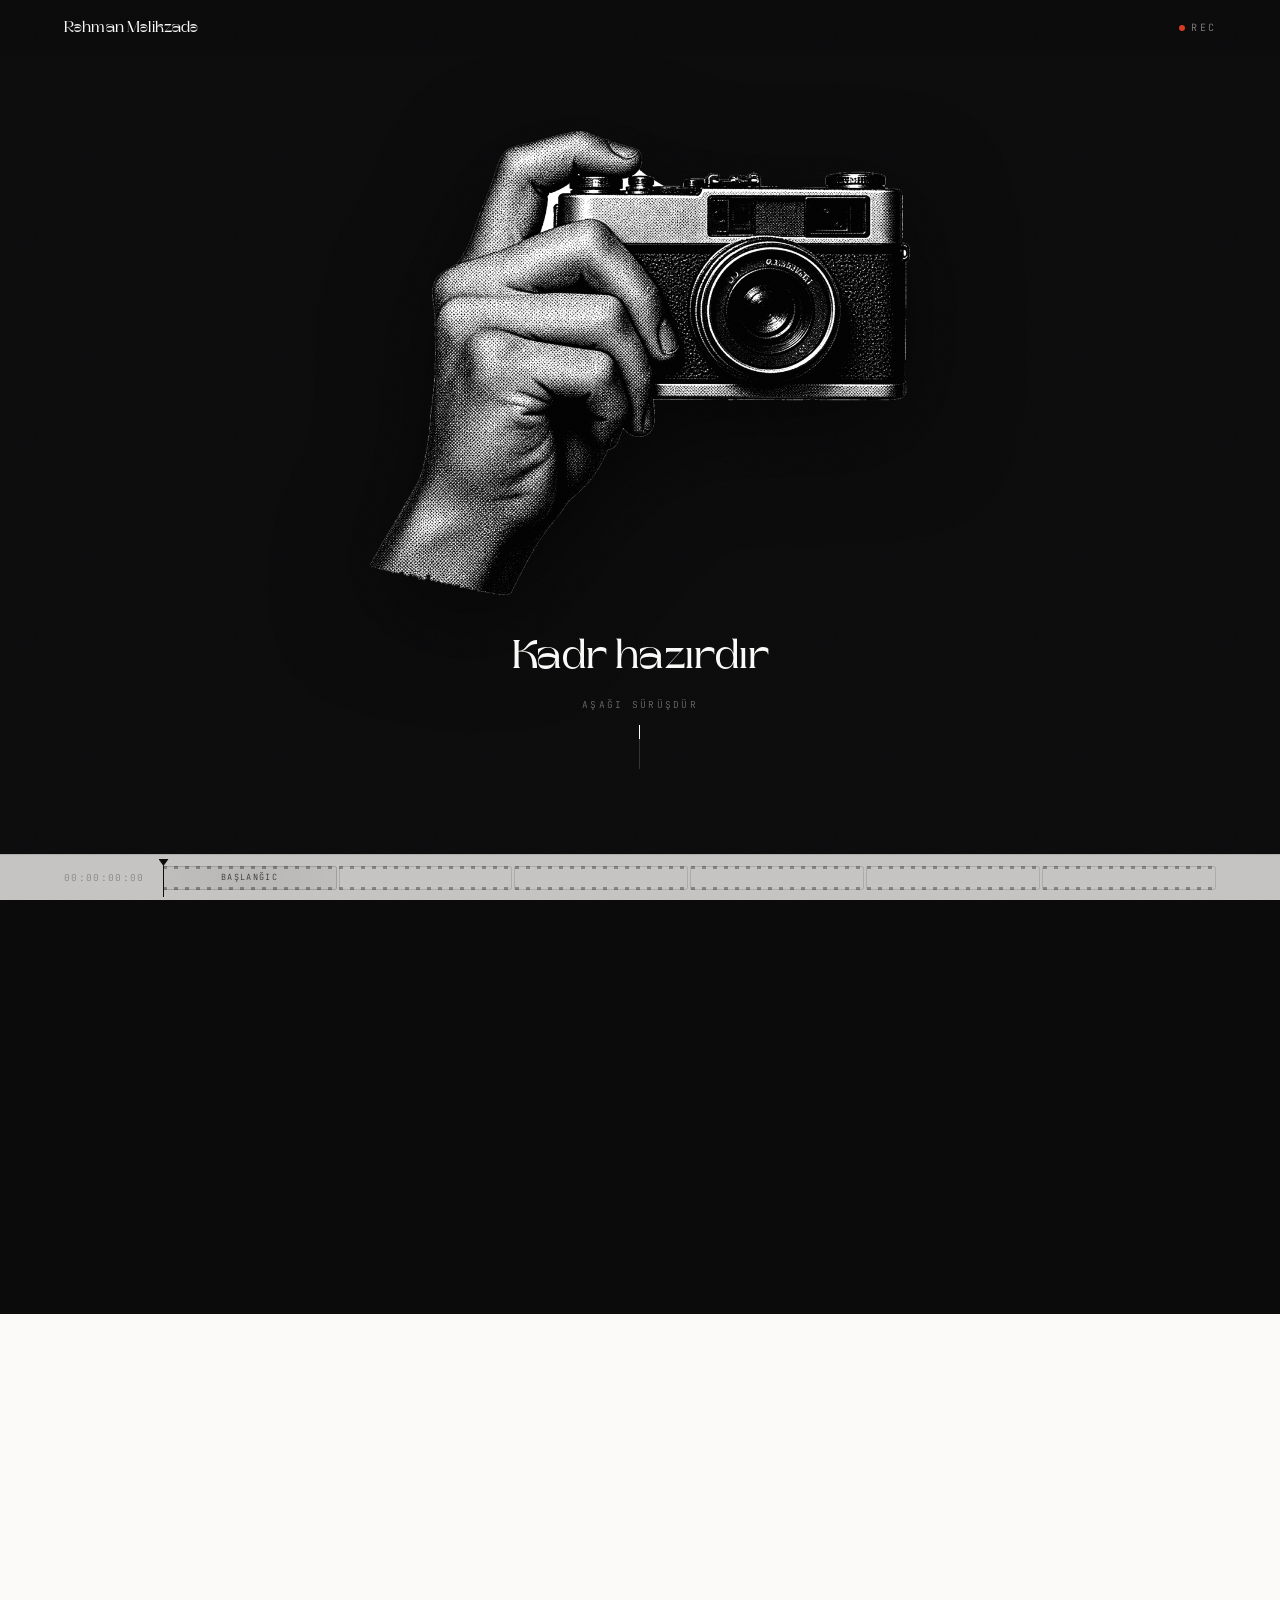
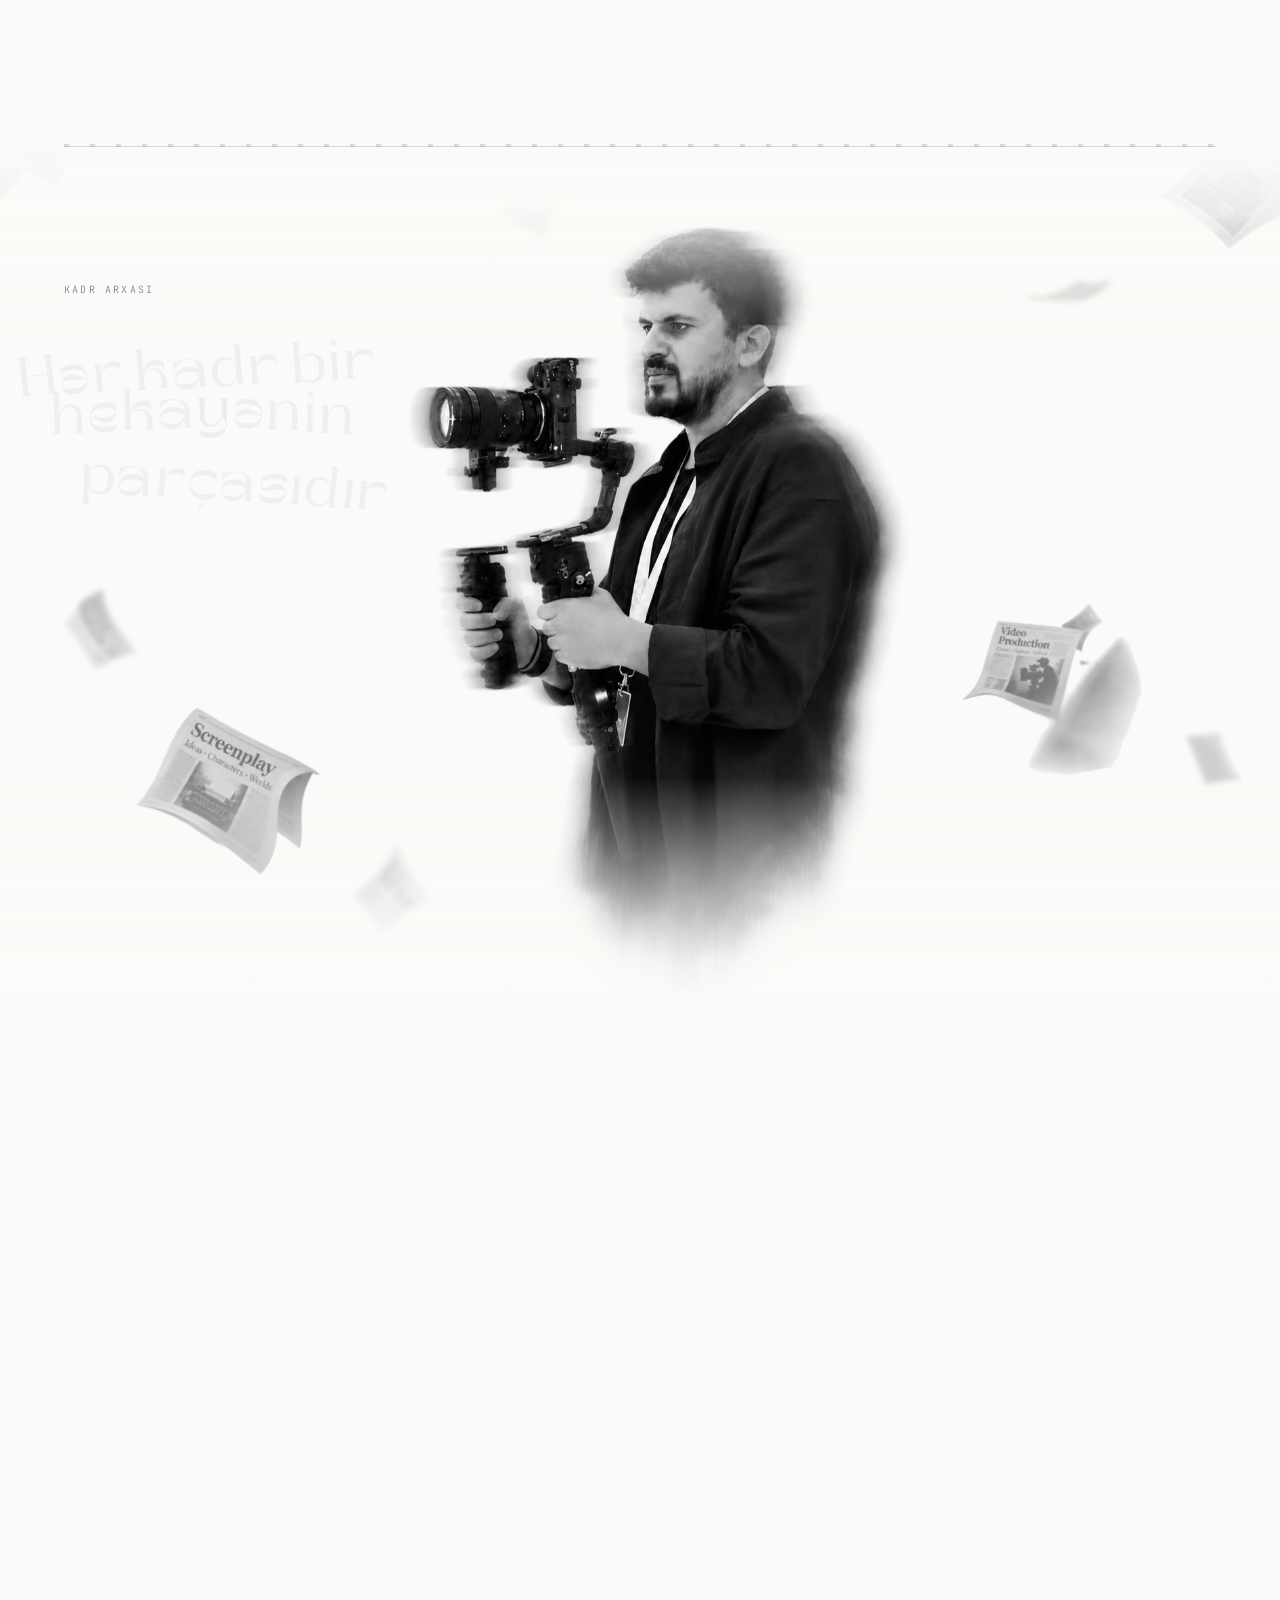
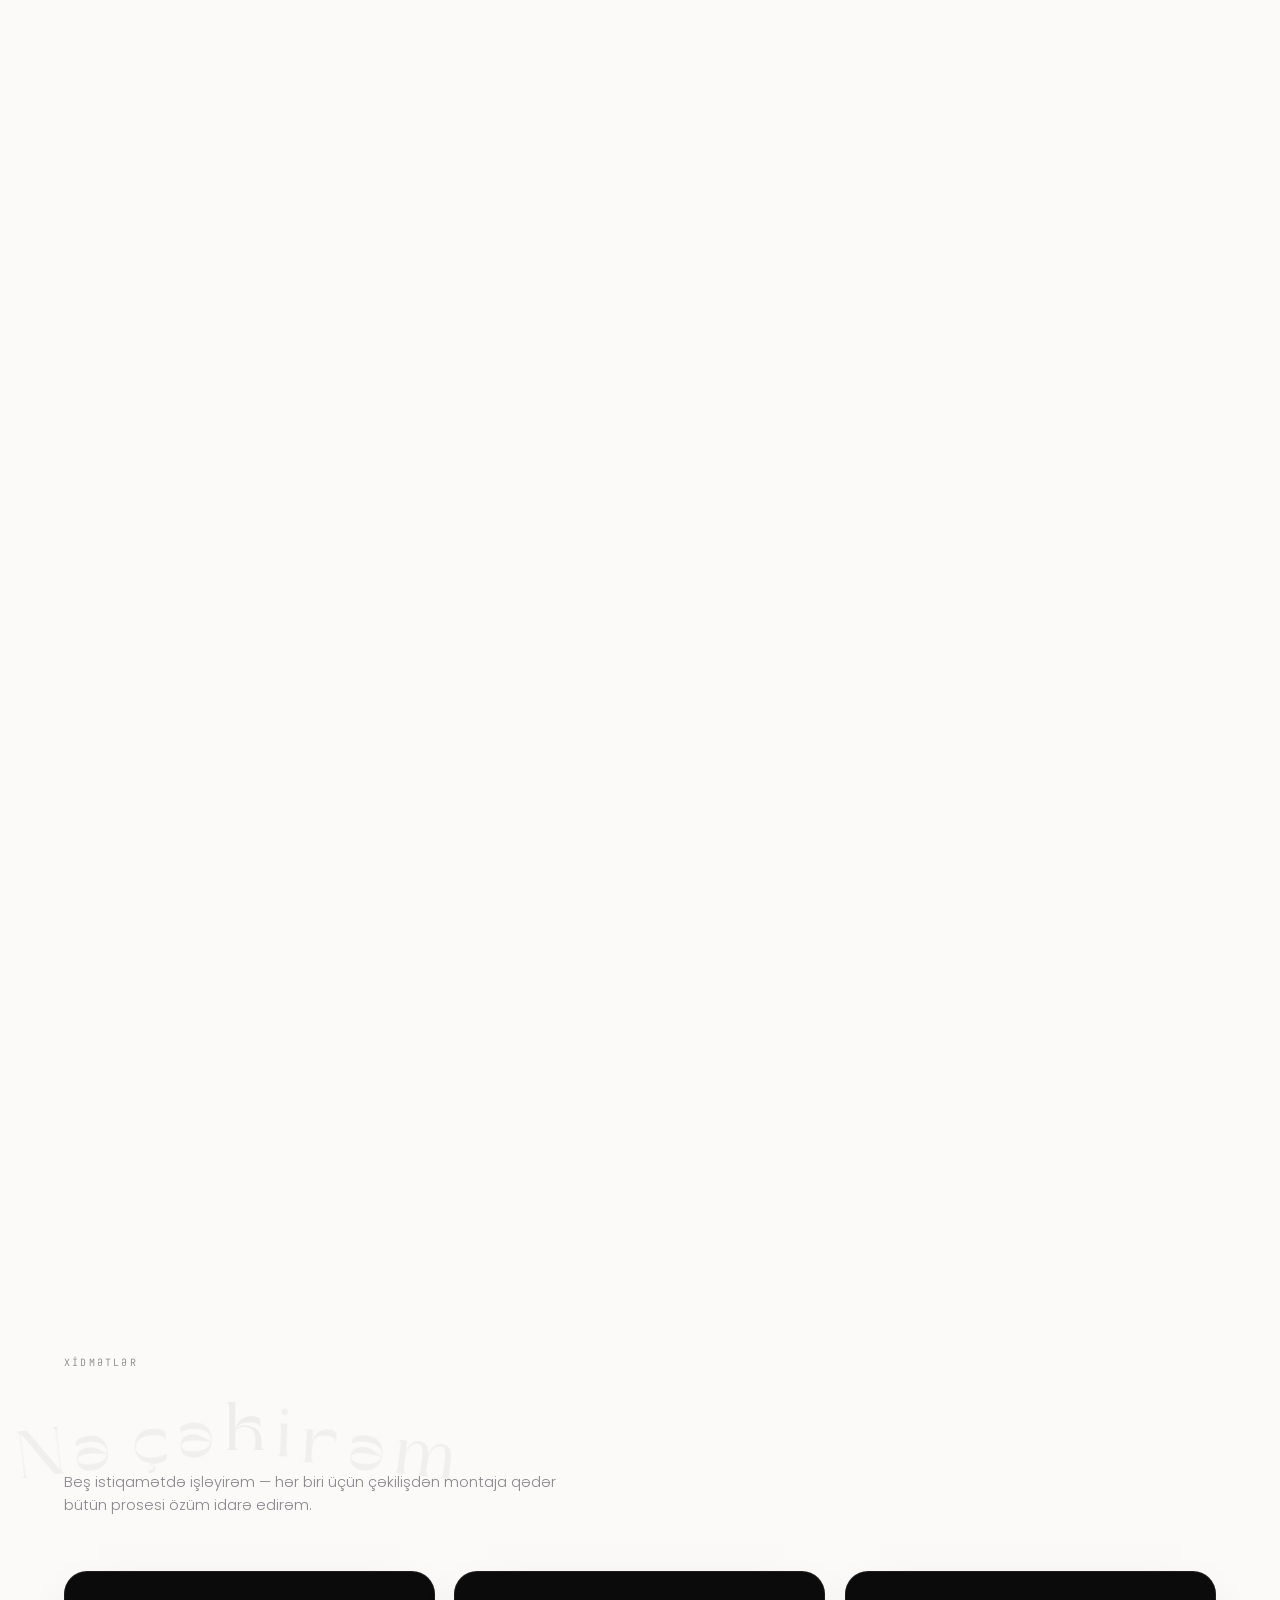
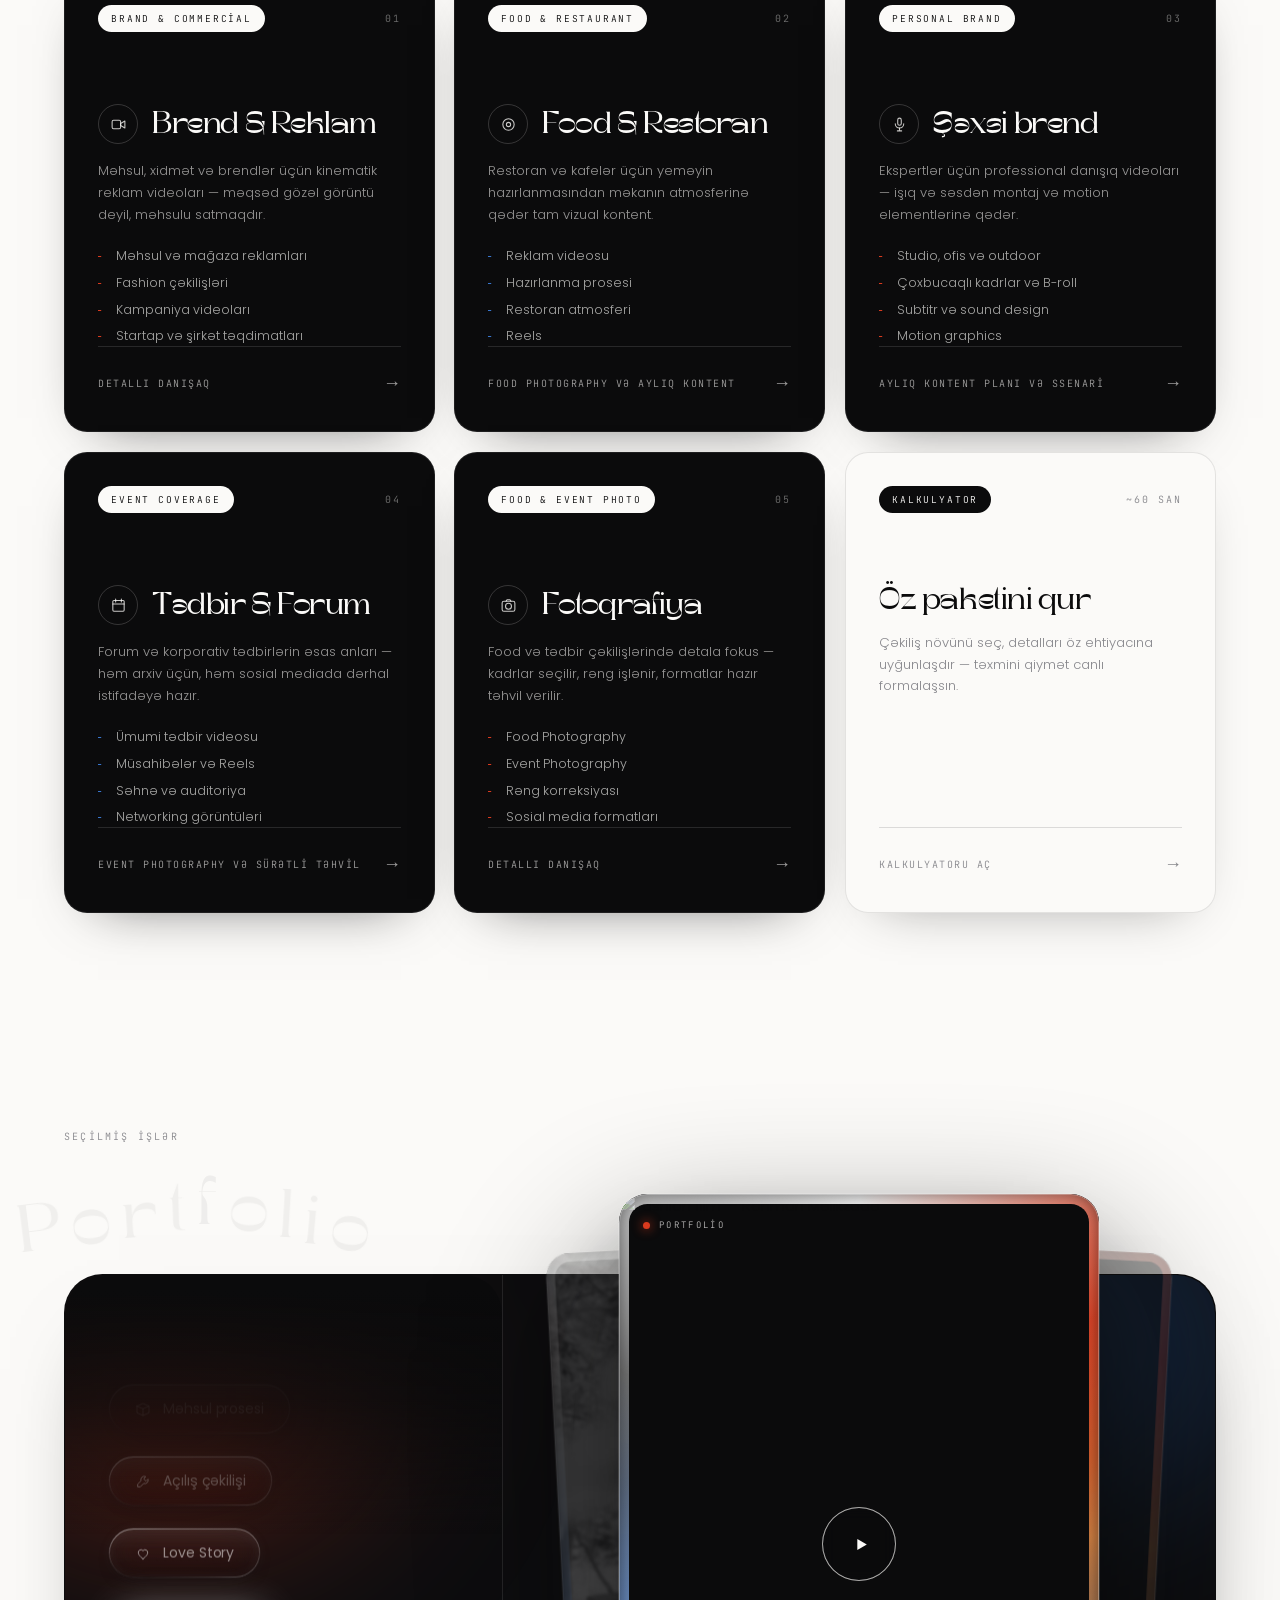
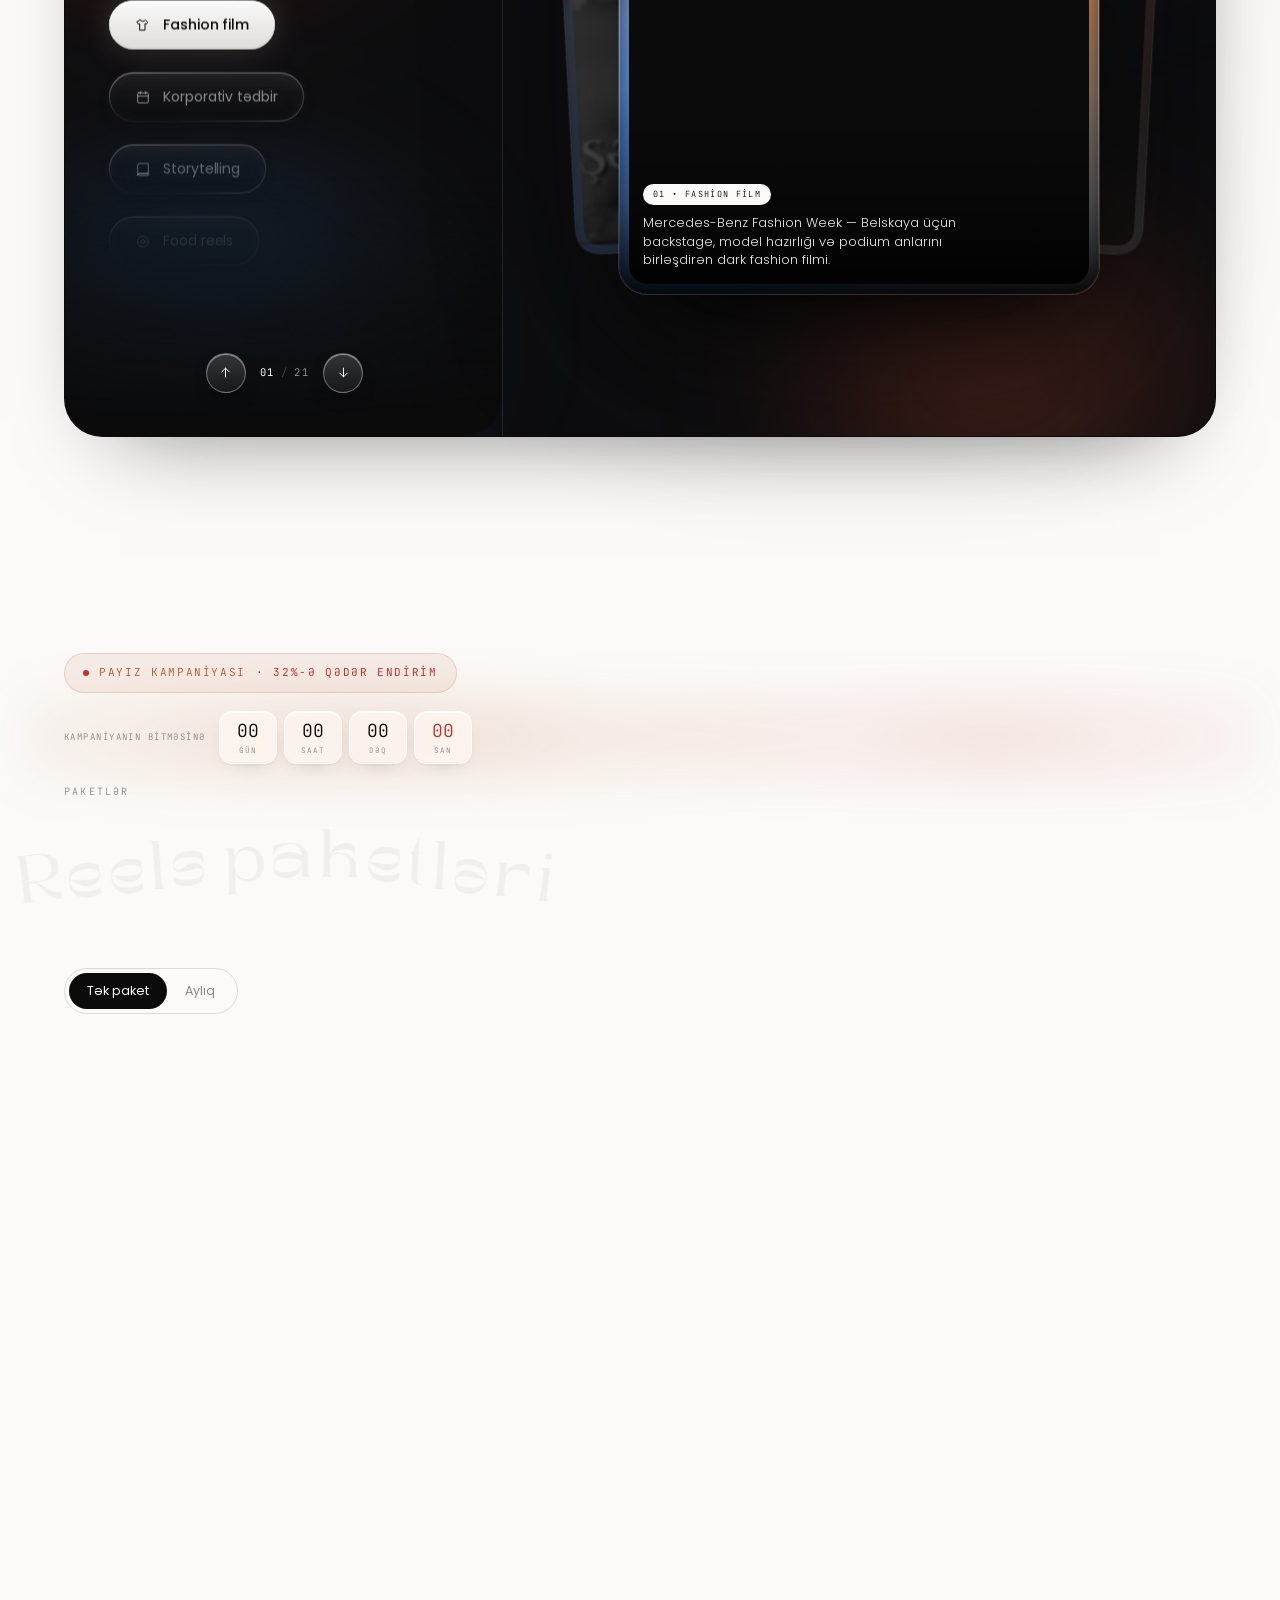
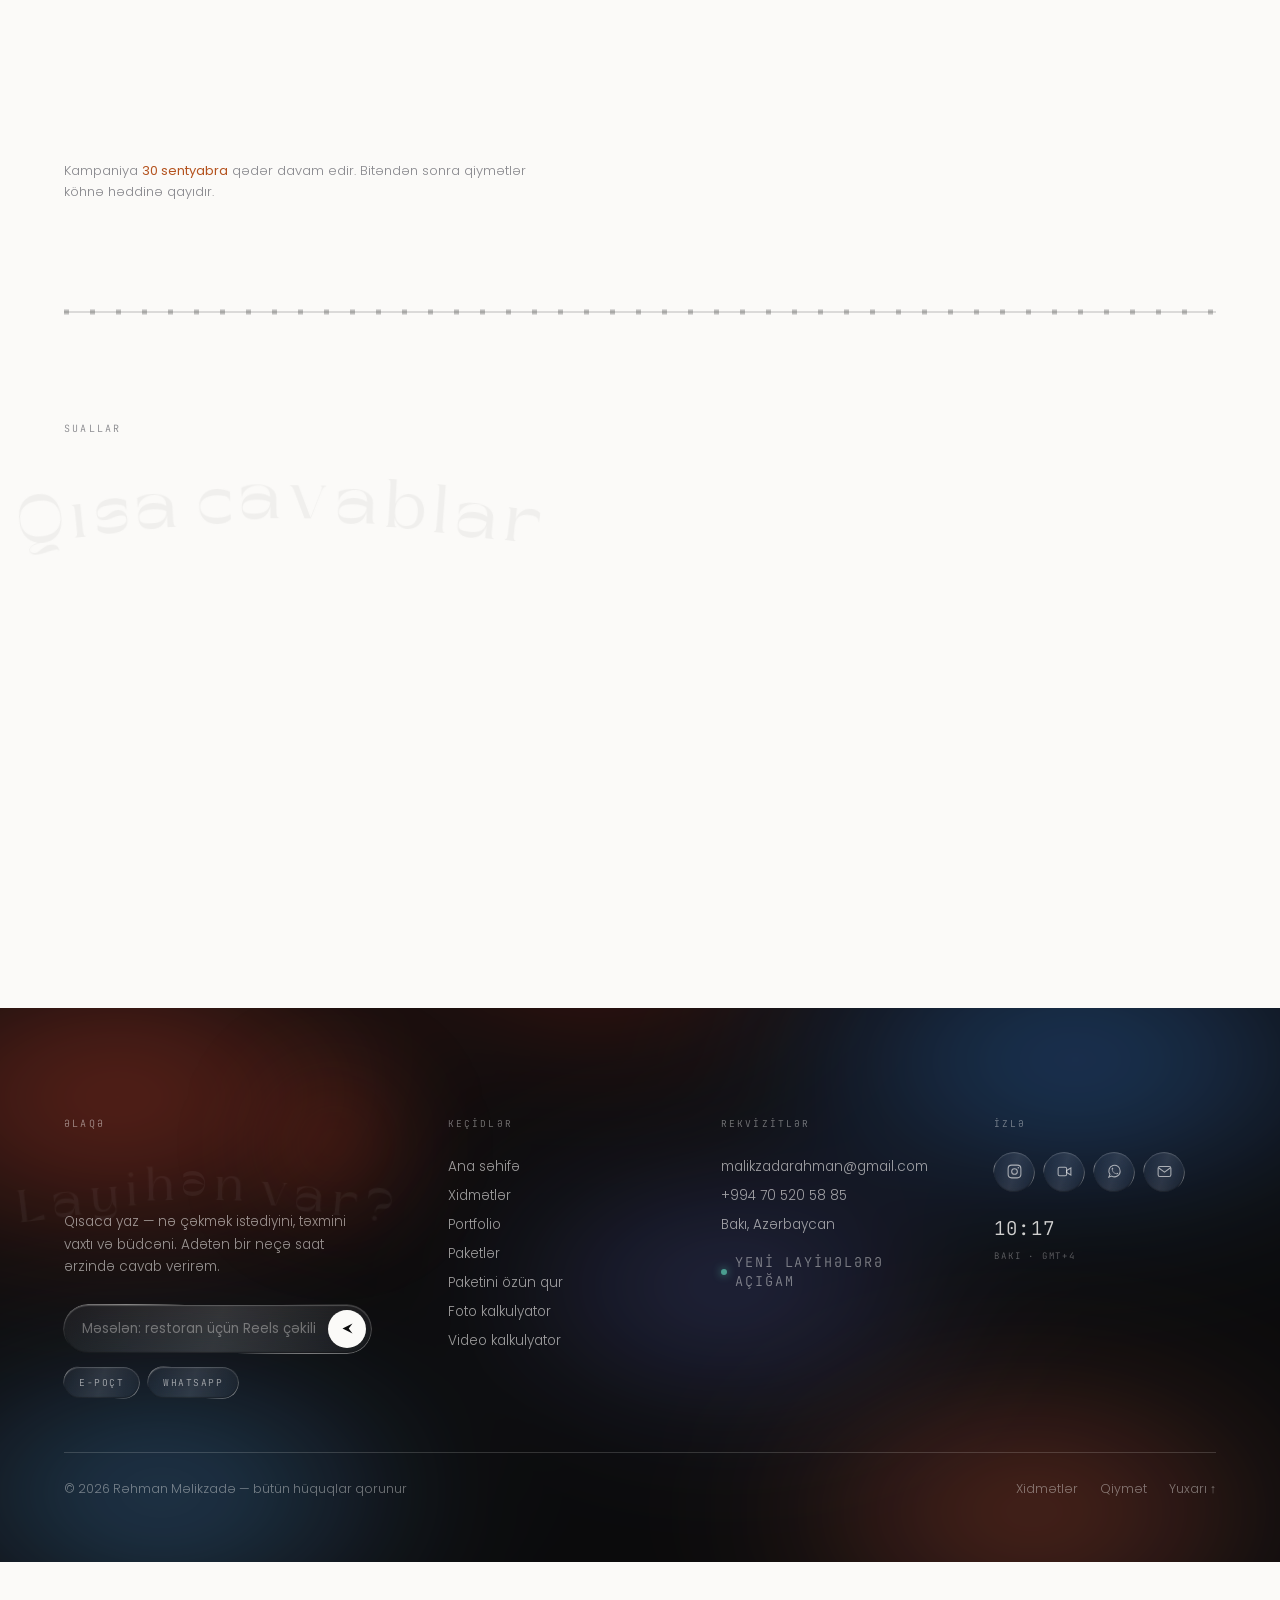
==== index.html @ 24c08444 "SEO: robots.txt, sitemap.xml və yerli axtarış üçün metadata - robots.txt: bütün robotlara icazə, sit" ====
<!DOCTYPE html>
<html lang="az">
<head>
<meta charset="utf-8">
<script>
/* ---- telefonla girənlər mobil versiyaya ---- */
(function(){
  try{
    var s = location.search;
    if(s.indexOf('web=1') !== -1){ sessionStorage.setItem('web','1'); return; }
    if(sessionStorage.getItem('web') === '1') return;
    var dar   = matchMedia('(max-width: 820px)').matches;
    var kobud = matchMedia('(pointer: coarse)').matches;
    if(dar && kobud){
      location.replace('/mobil' + s);
    }
  }catch(e){}
})();
</script>

<meta name="viewport" content="width=device-width, initial-scale=1, viewport-fit=cover">

<!-- ============ SEO: ƏSAS META ============ -->
<title>Videoqraf və Fotoqraf Bakı | Toy, Tədbir, Reklam — Rəhman Məlikzadə</title>
<meta name="description" content="Bakıda videoqraf və fotoqraf Rəhman Məlikzadə. Toy filmi, tədbir, reklam çarxı, brend filmi, food və məhsul çəkilişi. Portfolio və onlayn qiymət kalkulyatoru.">
<meta name="author" content="Rahman Malikzadə">
<meta name="robots" content="index, follow, max-image-preview:large, max-snippet:-1, max-video-preview:-1">
<link rel="canonical" href="https://rahmanmalikzade.com/">
<meta name="theme-color" content="#fbfaf8">

<!-- ============ SEO: SOSİAL PAYLAŞIM ============ -->
<meta property="og:type" content="website">
<meta property="og:locale" content="az_AZ">
<meta property="og:site_name" content="Rahman Malikzadə">
<meta property="og:title" content="Rəhman Məlikzadə — Videoqraf &amp; Filmmaker, Bakı">
<meta property="og:description" content="Storytelling əsaslı reklam, brend filmi, food &amp; drinks və love story çəkilişləri. Bakı və bütün Azərbaycan.">
<meta property="og:url" content="https://rahmanmalikzade.com/">
<meta property="og:image" content="https://rahmanmalikzade.com/og-cover.jpg">
<meta property="og:image:width" content="1200">
<meta property="og:image:height" content="630">
<meta property="og:image:alt" content="Rahman Malikzadə — videoqraf, çəkiliş meydançasında">
<meta name="twitter:card" content="summary_large_image">
<meta name="twitter:title" content="Rəhman Məlikzadə — Videoqraf &amp; Filmmaker, Bakı">
<meta name="twitter:description" content="Reklam, brend filmi, food &amp; drinks, love story.">
<meta name="twitter:image" content="https://rahmanmalikzade.com/og-cover.jpg">

<link rel="preconnect" href="https://fonts.googleapis.com">
<link rel="preconnect" href="https://fonts.gstatic.com" crossorigin>
<link href="https://fonts.googleapis.com/css2?family=Poppins:wght@200;300;400;500&family=JetBrains+Mono:wght@400&display=swap" rel="stylesheet">

<!-- ============ SEO: STRUKTURLAŞDIRILMIŞ DATA ============ -->
<script type="application/ld+json">
{
  "@context": "https://schema.org",
  "@graph": [
    {
      "@type": "Person",
      "@id": "https://rahmanmalikzade.com/#person",
      "name": "Rəhman Məlikzadə",
      "alternateName": [
        "Rahman Malikzade",
        "Rəhman Malikzadə"
      ],
      "jobTitle": "Videoqraf, filmmaker və fotoqraf",
      "url": "https://rahmanmalikzade.com/",
      "image": "https://rahmanmalikzade.com/media/rahman.png",
      "knowsLanguage": [
        "az",
        "tr",
        "en"
      ],
      "knowsAbout": [
        "Video çəkiliş",
        "Foto çəkiliş",
        "Reklam çarxı",
        "Brend filmi",
        "Toy filmi",
        "Tədbir çəkilişi",
        "Love story və nişan çəkilişi",
        "Reels və TikTok kontenti",
        "Restoran və food çəkilişi",
        "Məhsul çəkilişi",
        "Portret çəkilişi",
        "Moda çəkilişi",
        "E-commerce kataloq çəkilişi",
        "Müsahibə və podcast çəkilişi",
        "Videomontaj",
        "Rəng korreksiyası",
        "Storytelling video"
      ],
      "sameAs": [
        "https://www.instagram.com/rahmanmalikzade/",
        "https://www.instagram.com/nexcineart",
        "https://linktr.ee/rahmanmalikzadaofficial"
      ]
    },
    {
      "@type": "ProfessionalService",
      "@id": "https://rahmanmalikzade.com/#business",
      "name": "Rəhman Məlikzadə — Video və Foto İstehsalı",
      "description": "Bakıda videoqraf və fotoqraf xidməti: toy filmi, tədbir çəkilişi, reklam çarxı, brend filmi, Reels kontenti, restoran və məhsul çəkilişi. Montaj, rəng korreksiyası və altyazı daxil.",
      "url": "https://rahmanmalikzade.com/",
      "founder": {
        "@id": "https://rahmanmalikzade.com/#person"
      },
      "priceRange": "₼₼",
      "areaServed": [
        {
          "@type": "City",
          "name": "Bakı"
        },
        {
          "@type": "Country",
          "name": "Azərbaycan"
        }
      ],
      "address": {
        "@type": "PostalAddress",
        "addressLocality": "Bakı",
        "addressCountry": "AZ"
      },
      "email": "malikzadarahman@gmail.com",
      "telephone": "+994-70-520-58-85",
      "sameAs": [
        "https://www.instagram.com/rahmanmalikzade/",
        "https://www.instagram.com/nexcineart",
        "https://linktr.ee/rahmanmalikzadaofficial"
      ],
      "hasOfferCatalog": {
        "@type": "OfferCatalog",
        "name": "Video və foto xidmətləri",
        "itemListElement": [
          {
            "@type": "OfferCatalog",
            "name": "Video çəkiliş",
            "itemListElement": [
              {
                "@type": "Offer",
                "itemOffered": {
                  "@type": "Service",
                  "name": "Reklam çarxı çəkilişi",
                  "areaServed": {
                    "@type": "City",
                    "name": "Bakı"
                  },
                  "provider": {
                    "@id": "https://rahmanmalikzade.com/#business"
                  }
                }
              },
              {
                "@type": "Offer",
                "itemOffered": {
                  "@type": "Service",
                  "name": "Brend filmi çəkilişi",
                  "areaServed": {
                    "@type": "City",
                    "name": "Bakı"
                  },
                  "provider": {
                    "@id": "https://rahmanmalikzade.com/#business"
                  }
                }
              },
              {
                "@type": "Offer",
                "itemOffered": {
                  "@type": "Service",
                  "name": "Toy filmi çəkilişi",
                  "areaServed": {
                    "@type": "City",
                    "name": "Bakı"
                  },
                  "provider": {
                    "@id": "https://rahmanmalikzade.com/#business"
                  }
                }
              },
              {
                "@type": "Offer",
                "itemOffered": {
                  "@type": "Service",
                  "name": "Tədbir videosu çəkilişi",
                  "areaServed": {
                    "@type": "City",
                    "name": "Bakı"
                  },
                  "provider": {
                    "@id": "https://rahmanmalikzade.com/#business"
                  }
                }
              },
              {
                "@type": "Offer",
                "itemOffered": {
                  "@type": "Service",
                  "name": "Love story və nişan çəkilişi",
                  "areaServed": {
                    "@type": "City",
                    "name": "Bakı"
                  },
                  "provider": {
                    "@id": "https://rahmanmalikzade.com/#business"
                  }
                }
              },
              {
                "@type": "Offer",
                "itemOffered": {
                  "@type": "Service",
                  "name": "Reels və TikTok kontenti",
                  "areaServed": {
                    "@type": "City",
                    "name": "Bakı"
                  },
                  "provider": {
                    "@id": "https://rahmanmalikzade.com/#business"
                  }
                }
              },
              {
                "@type": "Offer",
                "itemOffered": {
                  "@type": "Service",
                  "name": "Restoran və food videosu",
                  "areaServed": {
                    "@type": "City",
                    "name": "Bakı"
                  },
                  "provider": {
                    "@id": "https://rahmanmalikzade.com/#business"
                  }
                }
              },
              {
                "@type": "Offer",
                "itemOffered": {
                  "@type": "Service",
                  "name": "Müsahibə və podcast çəkilişi",
                  "areaServed": {
                    "@type": "City",
                    "name": "Bakı"
                  },
                  "provider": {
                    "@id": "https://rahmanmalikzade.com/#business"
                  }
                }
              }
            ]
          },
          {
            "@type": "OfferCatalog",
            "name": "Foto çəkiliş",
            "itemListElement": [
              {
                "@type": "Offer",
                "itemOffered": {
                  "@type": "Service",
                  "name": "Tədbir foto çəkilişi",
                  "areaServed": {
                    "@type": "City",
                    "name": "Bakı"
                  },
                  "provider": {
                    "@id": "https://rahmanmalikzade.com/#business"
                  }
                }
              },
              {
                "@type": "Offer",
                "itemOffered": {
                  "@type": "Service",
                  "name": "Məhsul çəkilişi",
                  "areaServed": {
                    "@type": "City",
                    "name": "Bakı"
                  },
                  "provider": {
                    "@id": "https://rahmanmalikzade.com/#business"
                  }
                }
              },
              {
                "@type": "Offer",
                "itemOffered": {
                  "@type": "Service",
                  "name": "Food çəkilişi",
                  "areaServed": {
                    "@type": "City",
                    "name": "Bakı"
                  },
                  "provider": {
                    "@id": "https://rahmanmalikzade.com/#business"
                  }
                }
              },
              {
                "@type": "Offer",
                "itemOffered": {
                  "@type": "Service",
                  "name": "Portret çəkilişi",
                  "areaServed": {
                    "@type": "City",
                    "name": "Bakı"
                  },
                  "provider": {
                    "@id": "https://rahmanmalikzade.com/#business"
                  }
                }
              },
              {
                "@type": "Offer",
                "itemOffered": {
                  "@type": "Service",
                  "name": "Model çəkilişi",
                  "areaServed": {
                    "@type": "City",
                    "name": "Bakı"
                  },
                  "provider": {
                    "@id": "https://rahmanmalikzade.com/#business"
                  }
                }
              },
              {
                "@type": "Offer",
                "itemOffered": {
                  "@type": "Service",
                  "name": "Moda çəkilişi",
                  "areaServed": {
                    "@type": "City",
                    "name": "Bakı"
                  },
                  "provider": {
                    "@id": "https://rahmanmalikzade.com/#business"
                  }
                }
              },
              {
                "@type": "Offer",
                "itemOffered": {
                  "@type": "Service",
                  "name": "Restoran və məkan çəkilişi",
                  "areaServed": {
                    "@type": "City",
                    "name": "Bakı"
                  },
                  "provider": {
                    "@id": "https://rahmanmalikzade.com/#business"
                  }
                }
              },
              {
                "@type": "Offer",
                "itemOffered": {
                  "@type": "Service",
                  "name": "E-commerce və kataloq çəkilişi",
                  "areaServed": {
                    "@type": "City",
                    "name": "Bakı"
                  },
                  "provider": {
                    "@id": "https://rahmanmalikzade.com/#business"
                  }
                }
              },
              {
                "@type": "Offer",
                "itemOffered": {
                  "@type": "Service",
                  "name": "Sosial media üçün foto kontent",
                  "areaServed": {
                    "@type": "City",
                    "name": "Bakı"
                  },
                  "provider": {
                    "@id": "https://rahmanmalikzade.com/#business"
                  }
                }
              }
            ]
          }
        ]
      },
      "image": "https://rahmanmalikzade.com/media/rahman.png"
    },
    {
      "@type": "WebSite",
      "@id": "https://rahmanmalikzade.com/#website",
      "url": "https://rahmanmalikzade.com/",
      "name": "Rahman Malikzadə",
      "inLanguage": "az-AZ",
      "publisher": {
        "@id": "https://rahmanmalikzade.com/#person"
      }
    },
    {
      "@type": "FAQPage",
      "@id": "https://rahmanmalikzade.com/#faq",
      "mainEntity": [
        {
          "@type": "Question",
          "name": "Bakıda video çəkiliş neçəyə başa gəlir?",
          "acceptedAnswer": {
            "@type": "Answer",
            "text": "Qiymət çəkiliş günlərinin sayından, komandadan, quraşdırma vaxtından və montajın həcmindən asılıdır. Bir günlük sosial media çəkilişi ilə çoxgünlük reklam çarxı arasında ciddi fərq var. Brifi göndərin, 24 saat ərzində konkret təklif hazırlayım."
          }
        },
        {
          "@type": "Question",
          "name": "Paketlərə foto da daxildir?",
          "acceptedAnswer": {
            "@type": "Answer",
            "text": "Bəli, hər üç paketdə video ilə yanaşı seçilmiş fotolar da var: Reels paketində 15, Brend paketində 40, Kino paketində 80 redaktə olunmuş foto. Yalnız foto çəkilişi də ayrıca sifariş oluna bilər."
          }
        },
        {
          "@type": "Question",
          "name": "Layihə nə vaxta hazır olur?",
          "acceptedAnswer": {
            "@type": "Answer",
            "text": "Sosial media formatları adətən 3-5 iş günü, korporativ video 7-14 iş günü çəkir. Təcili layihələr üçün sürətləndirilmiş qrafik mümkündür."
          }
        },
        {
          "@type": "Question",
          "name": "Çəkilişi hansı texnika ilə edirsiniz?",
          "acceptedAnswer": {
            "@type": "Answer",
            "text": "Sony a7R IV ilə 4K çəkiliş, 100 fps slow motion imkanı. Montaj Adobe Premiere Pro-da, rəng korreksiyası loq materialdan qurulur."
          }
        },
        {
          "@type": "Question",
          "name": "Videolara Azərbaycan dilində altyazı əlavə edirsiniz?",
          "acceptedAnswer": {
            "@type": "Answer",
            "text": "Bəli. Azərbaycan dili üçün hazırladığım AI subtitr aləti nitqi avtomatik mətnə çevirir, sonra əl ilə redaktə olunur. Bu, altyazı vaxtını dəfələrlə qısaldır və videonun izlənmə müddətini artırır."
          }
        },
        {
          "@type": "Question",
          "name": "Bakıdan kənarda çəkiliş edirsiniz?",
          "acceptedAnswer": {
            "@type": "Answer",
            "text": "Bəli, bütün Azərbaycan üzrə və xaricə səfər edirəm. Yol və yerləşmə xərcləri təklifə ayrıca yazılır."
          }
        }
      ]
    }
  ]
}
</script>

<style>
@font-face{font-family:'Boruna';src:url([data-uri]) format('opentype');font-weight:400;font-style:normal;font-display:swap}
/* ============================================================
   MİNİMAL / KİNEMATİK — az söz, çox hava
   ============================================================ */
:root{
  --murekkeb:#0b0b0c;
  --kagiz:#fbfaf8;
  --sus:#86868b;
  --xett:rgba(11,11,12,.13);
  --xett-ag:rgba(251,250,248,.16);
  --rec:#d93a1e;

  --dsp:"Latino","Boruna","Poppins",serif;
  --metn:"Poppins",-apple-system,BlinkMacSystemFont,"Segoe UI",Roboto,sans-serif;
  --mono:"JetBrains Mono",ui-monospace,Menlo,monospace;

  --kenar:clamp(20px,5vw,88px);
  --yum:cubic-bezier(.22,.61,.36,1);

  /* payız kampaniyası */
  --autumn:#B4531F;
  --sale:#C0342B;
  --autumn-soft:rgba(180,83,31,.08);
  --acilma:cubic-bezier(.22,1,.36,1);
}

*{box-sizing:border-box;margin:0;padding:0}
html{scroll-behavior:smooth;-webkit-text-size-adjust:100%}
body{
  background:var(--kagiz);color:var(--murekkeb);font-family:var(--metn);font-weight:300;
  font-size:clamp(15px,1.05vw,17px);line-height:1.6;-webkit-font-smoothing:antialiased;padding-bottom:46px;
  /* DİQQƏT: body-yə overflow verilməməlidir — mobil brauzerlərdə position:sticky sınır */
}
img{max-width:100%;display:block}
a{color:inherit;text-decoration:none}
::selection{background:var(--murekkeb);color:var(--kagiz)}
:focus-visible{outline:1.5px solid var(--murekkeb);outline-offset:4px}

/* --- Tipoqrafiya --- */
.dsp{font-family:var(--dsp);font-weight:400;line-height:.96;letter-spacing:-.01em}
.kicik{
  font-family:var(--mono);font-size:10px;letter-spacing:.22em;text-transform:uppercase;color:var(--sus);
}
h1{font-family:var(--dsp);font-weight:400;font-size:clamp(38px,7.6vw,104px);line-height:1;letter-spacing:-.012em}
h2{font-family:var(--dsp);font-weight:400;font-size:clamp(30px,5.2vw,72px);line-height:1.02;letter-spacing:-.01em}
h3{font-family:var(--metn);font-weight:500;letter-spacing:-.01em}
p{max-width:46ch}
.solğun{color:var(--sus)}

.blok{padding:clamp(72px,12vh,168px) var(--kenar)}
.blok--tund{background:var(--murekkeb);color:var(--kagiz)}
.blok--tund .kicik{color:rgba(251,250,248,.5)}
.blok--tund .solğun{color:rgba(251,250,248,.55)}

/* --- Dənə: çox zəif --- */
.dene{
  position:fixed;inset:0;z-index:9997;pointer-events:none;opacity:.028;
  background-image:url("data:image/svg+xml,%3Csvg xmlns='http://www.w3.org/2000/svg' width='200' height='200'%3E%3Cfilter id='n'%3E%3CfeTurbulence type='fractalNoise' baseFrequency='.8' numOctaves='2'/%3E%3C/filter%3E%3Crect width='100%25' height='100%25' filter='url(%23n)'/%3E%3C/svg%3E");
}

/* --- Açılış: sakit, Apple ritmi --- */
[data-ac]{opacity:0;transform:translateY(18px);transition:opacity 1.1s var(--yum),transform 1.1s var(--yum)}
[data-ac].ac{opacity:1;transform:none}
[data-gec="1"]{transition-delay:.09s}[data-gec="2"]{transition-delay:.18s}
[data-gec="3"]{transition-delay:.27s}[data-gec="4"]{transition-delay:.36s}[data-gec="5"]{transition-delay:.45s}

/* ============ NAV ============ */
.nav{
  position:fixed;top:0;left:0;right:0;z-index:9000;display:flex;align-items:center;justify-content:space-between;
  padding:0 var(--kenar);height:56px;background:rgba(251,250,248,.72);backdrop-filter:saturate(180%) blur(18px);
  border-bottom:1px solid transparent;transition:border-color .4s,background .4s;
}
.nav.enib{border-bottom-color:var(--xett)}
.nav-ad{font-family:var(--dsp);font-size:15px;letter-spacing:.01em}
.nav-links{
  display:flex;gap:clamp(16px,2.4vw,32px);font-size:12.5px;font-weight:400;letter-spacing:.01em;
  transition:opacity .6s var(--yum),transform .6s var(--yum)
}
.nav-links a{color:var(--sus);transition:color .3s}
.nav-links a:hover,.nav-links a.aktiv{color:var(--murekkeb)}
.xett-ust{position:fixed;top:0;left:0;height:2px;background:var(--murekkeb);width:0;z-index:9500}



/* açılış səhnəsi görünəndə naviqasiya işıqlı olsun */
body.acilis-var .nav{background:rgba(11,11,12,.55);border-bottom-color:transparent}
body.acilis-var .nav-ad{color:var(--kagiz)}
body.acilis-var .nav-links a{color:rgba(251,250,248,.5)}
body.acilis-var .nav-links a:hover,body.acilis-var .nav-links a.aktiv{color:var(--kagiz)}
body.acilis-var .rec-ust{color:rgba(251,250,248,.5)}
body.acilis-var .xett-ust{background:var(--kagiz)}
/* bölmə keçidləri açılış səhnəsində gizlidir — flaş partlayıb
   ağ səhifə çıxandan sonra (acilis-var götürüləndə) yumşaq görünür */
body.acilis-var .nav-links{opacity:0;transform:translateY(-8px);pointer-events:none}
/* ================= AÇILIŞ: KAMERA + FLAŞ ================= */
.acilis{position:relative;z-index:5;height:146vh;background:var(--murekkeb);pointer-events:none}
.acilis-yapisqan{position:sticky;top:0;height:100svh;overflow:hidden}
.acilis-sehne{
  position:absolute;inset:0;display:flex;flex-direction:column;
  align-items:center;justify-content:center;gap:clamp(28px,4.6vh,54px);
  background:var(--murekkeb);will-change:opacity
}
.kam{position:relative;width:min(62vw,540px);will-change:transform}
.kam picture{display:block}
.kam img{
  width:100%;height:auto;display:block;
  filter:contrast(1.05) brightness(1.04) drop-shadow(0 26px 50px rgba(0,0,0,.65))
}
/* flaş yuvasından çıxan işıq */
.kam-parlaq{
  position:absolute;left:66.5%;top:9.5%;width:30%;aspect-ratio:1;
  transform:translate(-50%,-50%) scale(.2);
  border-radius:50%;
  background:radial-gradient(circle,#fff 0%,rgba(255,255,255,.72) 26%,rgba(255,255,255,.18) 48%,transparent 70%);
  opacity:0;pointer-events:none;will-change:opacity,transform;z-index:2
}
/* işıq şüaları */
.kam-sua{
  position:absolute;left:66.5%;top:9.5%;width:120%;height:120%;
  transform:translate(-50%,-50%) scale(.3);
  opacity:0;pointer-events:none;z-index:1;
  background:
    conic-gradient(from 0deg,
      transparent 0deg, rgba(255,255,255,.5) 3deg, transparent 7deg,
      transparent 40deg, rgba(255,255,255,.34) 44deg, transparent 48deg,
      transparent 86deg, rgba(255,255,255,.42) 90deg, transparent 95deg,
      transparent 130deg, rgba(255,255,255,.3) 134deg, transparent 139deg,
      transparent 176deg, rgba(255,255,255,.46) 180deg, transparent 185deg,
      transparent 220deg, rgba(255,255,255,.32) 224deg, transparent 229deg,
      transparent 268deg, rgba(255,255,255,.44) 272deg, transparent 277deg,
      transparent 314deg, rgba(255,255,255,.3) 318deg, transparent 323deg,
      transparent 360deg);
  -webkit-mask-image:radial-gradient(circle,#000 6%,rgba(0,0,0,.55) 32%,transparent 64%);
  mask-image:radial-gradient(circle,#000 6%,rgba(0,0,0,.55) 32%,transparent 64%);
  will-change:opacity,transform
}

.acilis-mtn{display:flex;flex-direction:column;align-items:center;gap:clamp(16px,2.4vh,26px);will-change:opacity}
.acilis-bas{
  font-family:var(--dsp);font-weight:400;font-size:clamp(22px,3.4vw,40px);
  color:var(--kagiz);letter-spacing:-.01em;line-height:1
}
.acilis-ipucu{
  display:flex;flex-direction:column;align-items:center;gap:13px;
  font-family:var(--mono);font-size:9.5px;letter-spacing:.24em;text-transform:uppercase;
  color:rgba(251,250,248,.4)
}
.acilis-ox{position:relative;display:block;width:1px;height:44px;background:rgba(251,250,248,.16);overflow:hidden}
.acilis-ox i{
  position:absolute;left:0;top:0;width:1px;height:14px;background:var(--kagiz);
  animation:acAxin 1.9s var(--yum) infinite
}
@keyframes acAxin{0%{transform:translateY(-16px);opacity:0}22%{opacity:1}80%{opacity:1}100%{transform:translateY(46px);opacity:0}}

.flas{position:fixed;inset:0;background:#fff;opacity:0;pointer-events:none;z-index:9700;display:none}
.flas.partla{display:block;animation:flasPartla .62s var(--yum) forwards}
@keyframes flasPartla{
  0%{opacity:0}
  11%{opacity:1}
  100%{opacity:0}
}

/* hero açılışın altından çıxır */
.hero-qab{position:relative;z-index:1;height:148svh;margin-top:-100svh}
.hero-qab .hero{position:sticky;top:0;height:100svh;min-height:100svh}
@media (max-width:640px){ .hero-qab{height:132svh} }

/* açılış görünəndə naviqasiya işıqlı olsun */
body.acilis-var .nav{background:rgba(11,11,12,.55);border-bottom-color:transparent}
body.acilis-var .nav-ad{color:var(--kagiz)}
body.acilis-var .nav-links a{color:rgba(251,250,248,.5)}
body.acilis-var .nav-links a:hover,body.acilis-var .nav-links a.aktiv{color:var(--kagiz)}
body.acilis-var .rec-ust{color:rgba(251,250,248,.5)}
body.acilis-var .xett-ust{background:var(--kagiz)}

@media (max-width:640px){
  .kam{width:84vw}
  .acilis{height:138vh}
}
@media (prefers-reduced-motion:reduce){
  .acilis,.flas{display:none}
  .hero-qab{margin-top:0;height:auto}
  .hero-qab .hero{position:relative}
  .acilis-ox i{animation:none}
}

/* ============ HERO ============ */
.hero{
  min-height:100svh;display:flex;flex-direction:column;justify-content:center;
  padding:96px var(--kenar) clamp(28px,6vh,56px);position:relative;
}
.hero-ic{will-change:transform,opacity}
.hero h1{max-width:15ch}
.hero h1 .st{display:block;overflow:hidden}
.hero h1 .st i{display:block;font-style:normal;transform:translateY(102%)}
body.hero-acildi .hero h1 .st i{animation:qalx 1.05s var(--yum) forwards}
body.hero-acildi .hero h1 .st:nth-child(2) i{animation-delay:.09s}
@keyframes qalx{to{transform:translateY(0)}}
.hero-alt{margin-top:clamp(20px,3vh,34px);opacity:0;transform:translateY(20px)}
body.hero-acildi .hero-alt{animation:qalxSol .95s .34s var(--yum) forwards}
@keyframes ac{to{opacity:1}}
@keyframes qalxSol{to{opacity:1;transform:none}}
.hero .kicik{opacity:0;transform:translateY(14px)}
body.hero-acildi .hero .kicik{animation:qalxSol .8s .06s var(--yum) forwards}
.hero-alt p{font-size:clamp(15px,1.4vw,18px);color:var(--sus);max-width:38ch}
.dugmeler{display:flex;gap:10px;margin-top:26px;flex-wrap:wrap}
.dgm{
  font-size:13px;font-weight:400;padding:12px 22px;border-radius:100px;border:1px solid var(--xett);
  transition:background .35s var(--yum),color .35s var(--yum),border-color .35s var(--yum),transform .35s var(--yum);
}
.dgm:hover{transform:translateY(-2px)}
.dgm.dolu{background:var(--murekkeb);color:var(--kagiz);border-color:var(--murekkeb)}
.dgm.dolu:hover{opacity:.86}
.dgm.bos:hover{background:rgba(11,11,12,.05)}

.hero-etek{
  position:absolute;left:var(--kenar);right:var(--kenar);bottom:clamp(18px,4vh,34px);
  display:flex;justify-content:space-between;align-items:flex-end;gap:16px;
  opacity:0;transform:translateY(16px);
}
body.hero-acildi .hero-etek{animation:qalxSol .9s .62s var(--yum) forwards}
.rec{display:flex;align-items:center;gap:7px}
.rec i{width:6px;height:6px;border-radius:50%;background:var(--rec);animation:nabz 2s infinite}
@keyframes nabz{0%,42%{opacity:1}52%,100%{opacity:.18}}
.asagi{display:flex;align-items:center;gap:8px;color:var(--sus)}
.asagi span{display:block;width:1px;height:26px;background:var(--xett);position:relative;overflow:hidden}
.asagi span::after{content:"";position:absolute;inset:0;background:var(--murekkeb);animation:axin 2.4s var(--yum) infinite}
@keyframes axin{0%{transform:translateY(-100%)}60%,100%{transform:translateY(100%)}}

/* --- Perforasiya hairline --- */
.perf{height:1px;background:var(--xett);position:relative;margin:0 var(--kenar)}
.perf::before{
  content:"";position:absolute;left:0;right:0;top:-2px;height:5px;
  background:repeating-linear-gradient(90deg,var(--xett) 0 5px,transparent 5px 26px);
}

/* ============ SHOWREEL (sticky, Apple açılışı) ============ */
.reel{height:230vh;position:relative;background:var(--kagiz)}
.reel-yapisqan{position:sticky;top:0;height:100svh;display:flex;align-items:center;justify-content:center;overflow:hidden}
.reel-cerceve{
  position:relative;width:min(1180px,86vw);aspect-ratio:2.39/1;overflow:hidden;
  background:#111;border-radius:22px;transform:scale(.82);will-change:transform,border-radius;
  box-shadow:0 30px 90px rgba(11,11,12,.14);
}
.reel-cerceve video,.reel-cerceve .plaseholder{position:absolute;inset:0;width:100%;height:100%;object-fit:cover}
.plaseholder{
  background:
    radial-gradient(120% 90% at 20% 20%,#3a3a3d 0%,transparent 55%),
    radial-gradient(100% 100% at 80% 70%,#26262a 0%,#0f0f11 60%);
}
.reel-etiket{
  position:absolute;left:20px;bottom:18px;right:20px;display:flex;justify-content:space-between;
  color:rgba(251,250,248,.82);z-index:2;
}
.reel-mətn{
  position:absolute;left:0;right:0;top:clamp(60px,11vh,110px);text-align:center;z-index:3;pointer-events:none;
  padding:0 var(--kenar);
}
.reel-mətn h2{font-size:clamp(26px,4.4vw,58px)}

/* ============ XİDMƏTLƏR — sadə sətirlər ============ */
.setirler{margin-top:clamp(32px,6vh,64px);border-top:1px solid var(--xett)}
.setir{
  display:grid;grid-template-columns:minmax(140px,26%) 1fr auto;gap:clamp(12px,3vw,40px);align-items:baseline;
  padding:clamp(18px,2.6vh,28px) 0;border-bottom:1px solid var(--xett);position:relative;
  transition:padding-left .55s var(--yum);
}
.setir:hover{padding-left:14px}
.setir h3{font-family:var(--dsp);font-weight:400;font-size:clamp(19px,2.4vw,30px);letter-spacing:-.005em}
.setir p{color:var(--sus);font-size:14.5px;max-width:34ch}
.setir .nomre{font-family:var(--mono);font-size:10px;color:var(--sus);letter-spacing:.14em}

/* ============ İŞLƏR — üfüqi lent ============ */
.lent{
  display:flex;gap:clamp(10px,1.4vw,18px);margin-top:clamp(28px,5vh,52px);overflow-x:auto;
  scroll-snap-type:x mandatory;scroll-behavior:smooth;-webkit-overflow-scrolling:touch;
  padding:2px calc(var(--kenar)) 24px;margin-left:calc(var(--kenar) * -1);margin-right:calc(var(--kenar) * -1);
  scrollbar-width:none;cursor:grab;
}
.lent::-webkit-scrollbar{display:none}
.lent.dart{cursor:grabbing;scroll-behavior:auto;scroll-snap-type:none}
.lent.dart .is{pointer-events:none}
.is{flex:0 0 clamp(250px,32vw,400px);scroll-snap-align:start;opacity:.55;transition:opacity .7s var(--yum)}
.is.yaxin{opacity:1}
.is-kadr{
  position:relative;aspect-ratio:4/5;overflow:hidden;border-radius:14px;background:#111;
}
.kadr{position:absolute;inset:0;opacity:0;transition:opacity .25s linear}
.kadr.aktiv{opacity:1}
.is-tc{
  position:absolute;left:12px;bottom:11px;font-family:var(--mono);font-size:9.5px;letter-spacing:.1em;
  color:rgba(251,250,248,.72);z-index:2;
}
.is-cizgi{position:absolute;left:0;bottom:0;height:2px;background:rgba(251,250,248,.9);width:0;z-index:2}
.is-alt{display:flex;justify-content:space-between;align-items:baseline;gap:12px;padding:14px 2px 0}
.is-alt h3{font-size:15px;font-weight:400}
.is-alt small{font-family:var(--mono);font-size:9.5px;letter-spacing:.14em;text-transform:uppercase;color:var(--sus)}
.lent-idare{display:flex;justify-content:space-between;align-items:center;gap:16px;margin-top:4px}
.oxlar{display:flex;gap:8px}
.ox{
  width:42px;height:42px;border-radius:50%;border:1px solid var(--xett-ag);background:transparent;color:inherit;
  cursor:pointer;display:flex;align-items:center;justify-content:center;font-size:15px;
  transition:background .35s var(--yum),opacity .35s,transform .35s var(--yum);
}
.ox:hover:not(:disabled){background:rgba(251,250,248,.12);transform:translateY(-2px)}
.ox:disabled{opacity:.24;cursor:default}
.lent-say{font-family:var(--mono);font-size:10px;letter-spacing:.16em;color:rgba(251,250,248,.55)}

/* ============ PAKETLƏR ============ */
.rejim{display:inline-flex;border:1px solid var(--xett);border-radius:100px;padding:4px;position:relative;margin-top:26px}
.rejim button{
  position:relative;z-index:2;border:0;background:none;cursor:pointer;color:var(--sus);font-family:var(--metn);
  font-size:12.5px;padding:9px 18px;border-radius:100px;transition:color .4s var(--yum);
}
.rejim button.aktiv{color:var(--kagiz)}
.rejim .surgu{position:absolute;top:4px;left:4px;height:calc(100% - 8px);background:var(--murekkeb);border-radius:100px;transition:transform .55s var(--yum),width .55s var(--yum)}
.paketler{display:grid;grid-template-columns:repeat(auto-fit,minmax(258px,1fr));gap:clamp(12px,1.6vw,20px);margin-top:clamp(28px,5vh,48px)}
.paket{
  border:1px solid var(--xett);border-radius:18px;padding:clamp(20px,2.4vw,30px);display:flex;flex-direction:column;
  transition:transform .6s var(--yum),box-shadow .6s var(--yum),border-color .6s var(--yum);background:var(--kagiz);
}
.paket:hover{transform:translateY(-5px);box-shadow:0 18px 50px rgba(11,11,12,.07)}
.paket.esas{border-color:rgba(11,11,12,.28)}
.paket h3{font-family:var(--dsp);font-weight:400;font-size:clamp(22px,2.6vw,30px);margin:14px 0 6px}
.paket .qisa{color:var(--sus);font-size:13.5px;min-height:2.8em}
.qiymet{display:flex;align-items:baseline;gap:4px;margin:20px 0 0;font-family:var(--dsp);font-size:clamp(30px,3.4vw,40px);line-height:1}
.qiymet .val{font-family:var(--metn);font-weight:400;font-size:.5em}
.qiymet .vahid{font-family:var(--metn);font-weight:300;font-size:12px;color:var(--sus);margin-left:4px}
.reqem{display:inline-block;height:1em;overflow:hidden;line-height:1}
.rulon{display:flex;flex-direction:column;transition:transform .9s var(--yum)}
.rulon span{height:1em;line-height:1;display:block}
.paket ul{list-style:none;margin-top:20px;padding-top:18px;border-top:1px solid var(--xett)}
.paket li{font-size:13.5px;color:var(--sus);padding:5px 0;display:flex;gap:9px}
.paket li::before{content:"—";color:var(--murekkeb);opacity:.35}
.paket .dgm{margin-top:22px;text-align:center}

/* --- REC: yuxarı sağ --- */
.rec-ust{display:flex;align-items:center;gap:6px;color:var(--sus);flex:none}
.rec-ust i{width:6px;height:6px;border-radius:50%;background:var(--rec);animation:nabz 2s infinite}

/* --- Aşağı film lenti: səhifə mövqeyi --- */
.serit-bar{
  position:fixed;left:0;right:0;bottom:0;z-index:9000;height:46px;display:flex;align-items:center;
  gap:clamp(10px,2vw,18px);padding:0 var(--kenar);
  background:rgba(251,250,248,.78);backdrop-filter:saturate(180%) blur(18px);border-top:1px solid var(--xett);
}
.serit-tc{font-family:var(--mono);font-size:9.5px;letter-spacing:.14em;color:var(--sus);flex:none}
.serit{position:relative;flex:1;height:24px;display:flex;gap:2px}
.serit::before,.serit::after{
  content:"";position:absolute;left:0;right:0;height:3px;z-index:3;pointer-events:none;
  background:repeating-linear-gradient(90deg,rgba(11,11,12,.34) 0 4px,transparent 4px 11px);
}
.serit::before{top:0}
.serit::after{bottom:0}
.xana{
  position:relative;flex:1;border:1px solid var(--xett);border-radius:2px;background:transparent;cursor:pointer;
  overflow:hidden;
  transition:border-color .5s var(--yum)
}
.xana::before{
  content:"";position:absolute;inset:0;
  background:linear-gradient(90deg,rgba(11,11,12,.035),rgba(11,11,12,.07),rgba(11,11,12,.035));
  transform:scaleX(0);transform-origin:left;opacity:0;
  transition:transform .6s var(--yum),opacity .45s var(--yum)
}
.xana:hover::before{transform:scaleX(1);opacity:.7}
.xana.aktiv{border-color:rgba(11,11,12,.2)}
.xana.aktiv::before{transform:scaleX(1);opacity:1}

.xana-ad{
  position:relative;z-index:1;display:flex;align-items:center;justify-content:center;
  height:100%;white-space:nowrap;overflow:hidden;
  font-family:var(--mono);font-size:8.5px;letter-spacing:.16em;text-transform:uppercase;
  color:var(--murekkeb);
  opacity:0;transform:translateY(4px);
  transition:opacity .3s var(--yum),transform .3s var(--yum)
}
.xana.aktiv .xana-ad{opacity:.75;transform:none;transition-delay:.14s}
.xana:hover .xana-ad{opacity:.5}
.xana.aktiv:hover .xana-ad{opacity:.9}
/* aktiv xanada axan işıq */
.xana::after{
  content:"";position:absolute;top:0;bottom:0;width:34%;z-index:1;pointer-events:none;
  background:linear-gradient(90deg,transparent,rgba(11,11,12,.075),transparent);
  transform:translateX(-140%);opacity:0
}
.xana.aktiv::after{opacity:1;animation:xanaAxin 2.6s var(--yum) infinite}
@keyframes xanaAxin{
  0%{transform:translateX(-140%)}
  60%,100%{transform:translateX(340%)}
}

@media (prefers-reduced-motion:reduce){ .xana.aktiv::after{animation:none;opacity:0} }
.oxbas{
  position:absolute;top:-7px;bottom:-7px;left:0;width:1px;background:var(--murekkeb);z-index:6;pointer-events:none;
  will-change:transform;transition:transform .14s linear
}
.oxbas::before{
  content:"";position:absolute;top:0;left:-4.5px;width:10px;height:7px;background:var(--murekkeb);
  clip-path:polygon(0 0,100% 0,50% 100%);
}
@media (max-width:600px){
  .serit-bar{height:40px;gap:10px}
  .serit{height:20px}
  .serit-tc{font-size:9px}
}

/* ============ FAQ ============ */
.faq{margin-top:clamp(24px,4vh,44px);max-width:820px;border-top:1px solid var(--xett)}
details{border-bottom:1px solid var(--xett)}
summary{
  cursor:pointer;list-style:none;padding:20px 34px 20px 0;position:relative;
  font-size:clamp(15px,1.7vw,19px);font-weight:400;
}
summary::-webkit-details-marker{display:none}
summary::after{
  content:"";position:absolute;right:6px;top:50%;width:9px;height:9px;margin-top:-6px;
  border-right:1px solid var(--sus);border-bottom:1px solid var(--sus);transform:rotate(45deg);transition:transform .4s var(--yum)
}
details[open] summary::after{transform:rotate(-135deg);margin-top:-2px}
details p{padding:0 0 22px;color:var(--sus);font-size:14.5px;max-width:62ch}

/* ============ ƏLAQƏ ============ */
.elaqe-mail:hover{opacity:.65}
footer{
  background:var(--murekkeb);color:rgba(251,250,248,.42);padding:26px var(--kenar) 34px;
  display:flex;justify-content:space-between;gap:14px;flex-wrap:wrap;font-size:11.5px;
  border-top:1px solid var(--xett-ag);
}

/* --- Sabit timecode: yeganə "texniki" detal --- */

@media (max-width:760px){
  .setir{grid-template-columns:1fr auto}
  .setir p{grid-column:1/-1;margin-top:4px}
  .nav-links a:nth-child(1){display:none}
  .reel{height:190vh}
}
@media (prefers-reduced-motion:reduce){
  *,*::before,*::after{animation-duration:.01ms!important;animation-iteration-count:1!important;transition-duration:.01ms!important}
  [data-ac]{opacity:1;transform:none}
  .hero h1 .st i{transform:none}
  .hero-alt,.hero-etek{opacity:1}
  .reel-cerceve{transform:none}
}

/* ============================================================
   KALKULYATOR — "Çəkiliş paketini özün yarat"
   Saytın öz dəyişənlərini (--murekkeb, --kagiz, --sus, --xett,
   --dsp, --metn, --mono, --yum, --rec) istifadə edir, ayrıca
   palitra əlavə etmir. Vurğu rəngi: sayt boyu artıq tanış olan
   REC qırmızısı (var(--rec)).
   ============================================================ */





/* ================= FOOTER / ƏLAQƏ ================= */
#elaqe{padding-bottom:clamp(48px,7vh,80px)}
.ft-tor{
  display:grid;grid-template-columns:1.5fr 1fr 1fr 1fr;
  gap:clamp(30px,4vw,64px)
}
.ft-xana{position:relative;display:flex;flex-direction:column;min-width:0}
.ft-xana--esas{padding-right:clamp(0px,2vw,32px)}
.ft-hale{
  position:absolute;right:-10%;top:-24%;width:190px;height:190px;border-radius:50%;
  background:radial-gradient(circle,rgba(217,58,30,.28),transparent 68%);filter:blur(46px);
  pointer-events:none
}
.ft-bas{
  font-family:var(--dsp);font-weight:400;line-height:1.02;letter-spacing:-.012em;
  font-size:clamp(30px,3.6vw,52px);margin-top:16px
}
.ft-izah{margin-top:16px;font-size:13.5px;line-height:1.66;color:rgba(251,250,248,.56);max-width:38ch}

.ft-form{position:relative;margin-top:26px;max-width:440px}
.ft-form input{
  width:100%;height:48px;padding:0 56px 0 18px;border-radius:999px;
  background:rgba(251,250,248,.06);border:1px solid var(--xett-ag);color:var(--kagiz);
  font-family:var(--metn);font-size:13.5px;
  -webkit-backdrop-filter:blur(12px);backdrop-filter:blur(12px);
  transition:border-color .35s var(--yum),background .35s var(--yum)
}
.ft-form input::placeholder{color:rgba(251,250,248,.36)}
.ft-form input:focus{outline:none;border-color:rgba(251,250,248,.5);background:rgba(251,250,248,.1)}
.ft-form button{
  position:absolute;right:5px;top:5px;width:38px;height:38px;border-radius:50%;cursor:pointer;
  background:var(--kagiz);border:0;display:flex;align-items:center;justify-content:center;
  transition:transform .35s var(--yum),background .35s var(--yum)
}
.ft-form button svg{width:15px;height:15px;fill:var(--murekkeb);stroke:none;margin-left:1px}
.ft-form button:hover{transform:scale(1.08);background:var(--rec)}
.ft-form button:hover svg{fill:var(--kagiz)}

.ft-secim{display:flex;gap:9px;margin-top:14px;flex-wrap:wrap}
.ft-kicik-dgm{
  font-family:var(--mono);font-size:9.5px;letter-spacing:.16em;text-transform:uppercase;
  padding:8px 15px;border-radius:999px;border:1px solid var(--xett-ag);color:rgba(251,250,248,.6);
  transition:color .3s var(--yum),border-color .3s var(--yum),background .3s var(--yum)
}
.ft-kicik-dgm:hover{color:var(--murekkeb);background:var(--kagiz);border-color:var(--kagiz)}

.ft-basliq{
  font-family:var(--mono);font-size:9.5px;letter-spacing:.22em;text-transform:uppercase;
  color:rgba(251,250,248,.4);font-weight:400;margin-bottom:20px
}
.ft-xana nav,.ft-xana a{min-width:0}
.ft-xana > a,.ft-unvan a,.ft-unvan span{
  display:block;font-size:13.5px;line-height:2.15;color:rgba(251,250,248,.6);
  transition:color .3s var(--yum),transform .3s var(--yum)
}
.ft-xana > a:hover,.ft-unvan a:hover{color:var(--kagiz);transform:translateX(4px)}
.ft-unvan{font-style:normal}
.ft-status{
  display:flex !important;align-items:center;gap:8px;margin-top:14px;
  font-family:var(--mono);font-size:9.5px;letter-spacing:.14em;text-transform:uppercase;
  color:rgba(251,250,248,.45) !important;line-height:1.4 !important
}
.ft-status i{width:6px;height:6px;border-radius:50%;background:#4a9d8f;box-shadow:0 0 9px #4a9d8f;flex:none;animation:nabz 2.4s infinite}

.ft-sosial{display:flex;gap:10px;flex-wrap:wrap}
.ft-sosial a{
  position:relative;width:40px;height:40px;border-radius:50%;
  border:1px solid var(--xett-ag);display:flex;align-items:center;justify-content:center;
  color:rgba(251,250,248,.62);
  transition:background .35s var(--yum),color .35s var(--yum),border-color .35s var(--yum),transform .35s var(--yum)
}
.ft-sosial a svg{width:17px;height:17px;fill:none;stroke:currentColor;stroke-width:1.5}
.ft-sosial a:hover{background:var(--kagiz);color:var(--murekkeb);border-color:var(--kagiz);transform:translateY(-3px)}
/* ipucu */
.ft-sosial a::after{
  content:attr(data-ipucu);position:absolute;bottom:calc(100% + 10px);left:50%;
  transform:translateX(-50%) translateY(4px);white-space:nowrap;
  background:var(--kagiz);color:var(--murekkeb);border-radius:7px;padding:6px 10px;
  font-family:var(--mono);font-size:9px;letter-spacing:.1em;text-transform:uppercase;
  opacity:0;pointer-events:none;transition:opacity .28s var(--yum),transform .28s var(--yum);z-index:5
}
.ft-sosial a:hover::after,.ft-sosial a:focus-visible::after{opacity:1;transform:translateX(-50%) translateY(0)}

.ft-saat{margin-top:22px;display:flex;flex-direction:column;gap:5px}
.ft-saat span{font-family:var(--mono);font-size:19px;letter-spacing:.06em;color:rgba(251,250,248,.82)}
.ft-saat em{font-family:var(--mono);font-style:normal;font-size:9px;letter-spacing:.2em;text-transform:uppercase;color:rgba(251,250,248,.34)}

.ft-alt{
  margin-top:clamp(44px,6vh,72px);padding-top:26px;border-top:1px solid var(--xett-ag);
  display:flex;align-items:center;justify-content:space-between;gap:18px;flex-wrap:wrap;
  font-size:12.5px;color:rgba(251,250,248,.42)
}
.ft-alt-link{display:flex;gap:22px;align-items:center}
.ft-alt-link a{color:rgba(251,250,248,.42);transition:color .3s var(--yum)}
.ft-alt-link a:hover{color:var(--kagiz)}
.ft-yuxari i{font-style:normal;display:inline-block;transition:transform .35s var(--yum)}
.ft-yuxari:hover i{transform:translateY(-3px)}

@media (max-width:1040px){ .ft-tor{grid-template-columns:1fr 1fr} .ft-xana--esas{grid-column:1 / -1} }
@media (max-width:600px){ .ft-tor{grid-template-columns:1fr} .ft-alt{flex-direction:column;align-items:flex-start} }
@media (prefers-reduced-motion:reduce){ .ft-status i{animation:none} }


/* ================= XİDMƏTLƏR (tünd kartlar) ================= */
.xd-tor{
  display:grid;grid-template-columns:repeat(3,1fr);
  gap:clamp(14px,1.5vw,20px);margin-top:clamp(36px,6vh,64px)
}
.xd{
  --aksR:217;--aksG:58;--aksB:30;
  --aks:rgb(var(--aksR),var(--aksG),var(--aksB));
  position:relative;text-decoration:none;color:var(--kagiz);
  border-radius:clamp(18px,1.8vw,26px);
  opacity:0;
  transition:opacity .8s var(--yum)
}
/* görünən gövdə — hərəkət edən yalnız budur, hədəf sahə sabit qalır */
.xd-govde{
  position:relative;display:block;height:100%;overflow:hidden;isolation:isolate;
  background:var(--murekkeb);
  border:1px solid rgba(251,250,248,.08);
  border-radius:inherit;
  padding:clamp(26px,2.6vw,38px);
  box-shadow:0 20px 54px -34px rgba(11,11,12,.7);
  transform:translateY(24px);
  transform-style:preserve-3d;
  transition:transform .3s var(--yum),box-shadow .5s var(--yum),border-color .5s var(--yum);
  will-change:transform
}


/* hər kartın öz hover tonu */
.xd--t1,.xd--t3,.xd--t5{--aksR:217;--aksG:58; --aksB:30 }   /* qırmızı */
.xd--t2,.xd--t4          {--aksR:56; --aksG:118;--aksB:206}  /* mavi    */
.xd.gorunur{opacity:1}
.xd.gorunur .xd-govde{transform:none}
.xd.gorunur.isiq .xd-govde{
  border-color:rgba(var(--aksR),var(--aksG),var(--aksB),.4);
  box-shadow:
    0 34px 80px -34px rgba(11,11,12,.75),
    0 0 36px -20px rgba(var(--aksR),var(--aksG),var(--aksB),.6)
}
/* kursoru izləyən aksent parıltısı */
.xd-parilti{
  position:absolute;inset:0;z-index:-1;pointer-events:none;opacity:0;
  transition:opacity .16s linear;
  background:radial-gradient(440px circle at var(--mx,50%) var(--my,50%),
    rgba(var(--aksR),var(--aksG),var(--aksB),.4) 0%,
    rgba(var(--aksR),var(--aksG),var(--aksB),.16) 34%,
    rgba(var(--aksR),var(--aksG),var(--aksB),0) 66%)
}

.xd.isiq .xd-parilti{opacity:1;transition:opacity .42s var(--yum)}

.xd-ic{position:relative;display:flex;flex-direction:column;height:100%}
.xd-tor{align-items:stretch}
.xd-ust{display:flex;align-items:center;justify-content:space-between;gap:14px}
.xd-nisan{
  font-family:var(--mono);font-size:9.5px;letter-spacing:.19em;text-transform:uppercase;
  background:var(--kagiz);color:var(--murekkeb);padding:6px 13px;border-radius:999px;
  transition:background .45s var(--yum),color .45s var(--yum)
}
.xd.isiq .xd-nisan{background:var(--aks);color:#fff}
.xd-no{
  font-family:var(--mono);font-size:10px;letter-spacing:.2em;text-transform:uppercase;
  color:rgba(251,250,248,.42);transition:color .45s var(--yum)
}
.xd.isiq .xd-no{color:rgba(251,250,248,.72)}

.xd-orta{display:flex;align-items:center;gap:14px;margin-top:clamp(42px,6vw,72px)}
.xd-ikon{
  width:40px;height:40px;border-radius:50%;flex:none;
  border:1px solid rgba(251,250,248,.18);display:flex;align-items:center;justify-content:center;
  transition:transform .5s var(--yum),background .5s var(--yum),border-color .5s var(--yum)
}
.xd-ikon svg{width:17px;height:17px;fill:none;stroke:rgba(251,250,248,.8);stroke-width:1.5;transition:stroke .5s var(--yum)}
.xd.isiq .xd-ikon{transform:translateY(-3px) rotate(-6deg);background:var(--aks);border-color:var(--aks)}
.xd.isiq .xd-ikon svg{stroke:#fff}
.xd-ad{
  font-family:var(--dsp);font-weight:400;letter-spacing:-.015em;line-height:1;
  font-size:clamp(24px,2.4vw,34px);
  transition:transform .5s var(--yum)
}
.xd.isiq .xd-ad{transform:translateX(4px)}

.xd-izah{
  margin-top:16px;font-size:13px;line-height:1.66;color:rgba(251,250,248,.58);max-width:38ch;
  transition:color .5s var(--yum)
}
.xd.isiq .xd-izah{color:rgba(251,250,248,.75)}

.xd-siyahi{list-style:none;margin:22px 0 0;padding:0;display:flex;flex-direction:column;gap:8px}
.xd-siyahi li{
  position:relative;padding-left:18px;font-size:12.5px;line-height:1.5;
  color:rgba(251,250,248,.66);
  transition:transform .5s var(--yum),color .5s var(--yum),padding-left .5s var(--yum)
}
.xd-siyahi li::before{
  content:"";position:absolute;left:0;top:.72em;width:8px;height:1px;background:var(--aks);
  transform:scaleX(.4);transform-origin:left;transition:transform .45s var(--yum),width .45s var(--yum)
}
.xd.isiq .xd-siyahi li{transform:translateX(4px);color:rgba(251,250,248,.88);padding-left:21px}
.xd.isiq .xd-siyahi li::before{transform:scaleX(1);width:12px}
.xd.isiq .xd-siyahi li:nth-child(2),.xd.isiq .xd-siyahi li:nth-child(2)::before{transition-delay:.05s}
.xd.isiq .xd-siyahi li:nth-child(3),.xd.isiq .xd-siyahi li:nth-child(3)::before{transition-delay:.1s}
.xd.isiq .xd-siyahi li:nth-child(4),.xd.isiq .xd-siyahi li:nth-child(4)::before{transition-delay:.15s}
.xd.isiq .xd-siyahi li:nth-child(5),.xd.isiq .xd-siyahi li:nth-child(5)::before{transition-delay:.2s}

.xd-alt{
  display:flex;align-items:center;justify-content:space-between;gap:14px;
  margin-top:auto;padding-top:22px;border-top:1px solid rgba(251,250,248,.12)
}
.xd-cta{
  font-family:var(--mono);font-size:10px;letter-spacing:.15em;text-transform:uppercase;
  color:rgba(251,250,248,.62);transition:color .45s var(--yum)
}
.xd.isiq .xd-cta{color:var(--kagiz)}
.xd-ox{font-size:18px;color:rgba(251,250,248,.62);transition:transform .45s var(--yum),color .45s var(--yum);display:inline-block}
.xd.isiq .xd-ox{transform:translateX(7px);color:var(--aks)}

/* kalkulyator xanası — açıq, seçilsin */
.xd--cta{--aksR:217;--aksG:58;--aksB:30;color:var(--murekkeb)}
.xd--cta .xd-govde{
  background:var(--kagiz);border-color:rgba(11,11,12,.1);
  box-shadow:0 20px 54px -34px rgba(11,11,12,.45)
}
.xd--cta .xd-nisan{background:var(--murekkeb);color:var(--kagiz)}
.xd--cta.isiq .xd-nisan{background:var(--aks);color:#fff}
.xd--cta .xd-no,.xd--cta .xd-cta,.xd--cta .xd-ox{color:var(--sus)}
.xd--cta.isiq .xd-no{color:var(--murekkeb)}
.xd--cta .xd-izah{color:var(--sus)}
.xd--cta.isiq .xd-izah{color:rgba(11,11,12,.75)}
.xd--cta .xd-alt{border-top-color:var(--xett)}
.xd--cta.isiq .xd-cta{color:var(--murekkeb)}
.xd--cta .xd-parilti{background:radial-gradient(440px circle at var(--mx,50%) var(--my,50%),rgba(217,58,30,.2) 0%,rgba(217,58,30,.07) 36%,rgba(217,58,30,0) 66%)}

/* daxili elementlərin pilləli açılışı */
.xd-ic > *{opacity:0;transform:translateY(12px)}
.xd.gorunur .xd-ic > *{animation:xdQalx .72s var(--yum) forwards}
.xd.gorunur .xd-ic > *:nth-child(1){animation-delay:.06s}
.xd.gorunur .xd-ic > *:nth-child(2){animation-delay:.14s}
.xd.gorunur .xd-ic > *:nth-child(3){animation-delay:.2s}
.xd.gorunur .xd-ic > *:nth-child(4){animation-delay:.26s}
.xd.gorunur .xd-ic > *:nth-child(5){animation-delay:.32s}
@keyframes xdQalx{to{opacity:1;transform:none}}

@media (max-width:980px){ .xd-tor{grid-template-columns:repeat(2,1fr)} }
@media (max-width:620px){ .xd-tor{grid-template-columns:1fr} .xd-izah{max-width:none} .xd-orta{margin-top:44px} }
@media (prefers-reduced-motion:reduce){
  .xd{opacity:1;transform:none;transition:none}
  .xd-ic > *{opacity:1;transform:none;animation:none !important}
}

/* ================= KADR ARXASI (parallaks) ================= */
.karx{height:300vh;position:relative;background:var(--kagiz)}
.karx-yapisqan{position:sticky;top:0;height:100svh;overflow:hidden}
/* yuxarı və aşağı kəsikləri yumşaldan keçidlər */
.karx-yapisqan::before,.karx-yapisqan::after{
  content:"";position:absolute;left:0;right:0;z-index:7;pointer-events:none
}
.karx-yapisqan::before{
  top:0;height:22vh;
  background:linear-gradient(to bottom,var(--kagiz) 0%,rgba(251,250,248,.86) 34%,rgba(251,250,248,.44) 64%,transparent 100%)
}
.karx-yapisqan::after{
  bottom:0;height:30vh;
  background:linear-gradient(to top,var(--kagiz) 0%,rgba(251,250,248,.9) 32%,rgba(251,250,248,.5) 62%,transparent 100%)
}
.karx-sehne{position:absolute;inset:0;display:flex;align-items:flex-end;justify-content:center}
.karx-qat{position:absolute;inset:-40% -20%;will-change:transform;pointer-events:none}

.qzt{position:absolute;display:block;height:auto;transform-origin:center;user-select:none;will-change:transform}
.karx-qat[data-qat="1"]{z-index:1}
.karx-qat[data-qat="2"]{z-index:3}
.karx-qat[data-qat="3"]{z-index:5}
.karx-qat[data-qat="1"] .qzt{opacity:.3;filter:blur(2.4px)}
.karx-qat[data-qat="2"] .qzt{opacity:.66;filter:blur(.7px)}
.karx-qat[data-qat="3"] .qzt{opacity:.96;filter:drop-shadow(0 26px 40px rgba(11,11,12,.16))}

.karx-foto{
  position:relative;z-index:2;height:94%;display:flex;align-items:flex-end;
  will-change:transform;pointer-events:none
}
.karx-foto img{height:100%;width:auto;object-fit:contain;display:block}

.karx-mtn{
  position:absolute;left:var(--kenar);top:clamp(96px,15vh,170px);z-index:8;
  max-width:min(40ch,42vw);pointer-events:none;will-change:transform
}
.karx-bas{
  font-family:var(--dsp);font-weight:400;line-height:1.02;letter-spacing:-.012em;
  font-size:clamp(28px,4.4vw,62px);margin-top:16px
}
@media (max-width:820px){
  .karx{height:230vh}
  .karx-foto{height:64%}
  .karx-mtn{max-width:none;right:var(--kenar);top:clamp(84px,12vh,120px)}
}
@media (prefers-reduced-motion:reduce){
  .karx{height:auto;min-height:100svh}
  .karx-yapisqan{position:relative}
}

/* ================= LENT KARUSELİ ================= */
.lnt{
  display:grid;grid-template-columns:minmax(0,38%) minmax(0,62%);
  margin-top:clamp(34px,5vh,58px);border:1px solid var(--xett-ag);border-radius:clamp(22px,3vw,40px);
  overflow:hidden;min-height:min(74vh,620px)
}
.lnt-sol{
  position:relative;overflow:hidden;display:flex;align-items:center;
  padding:clamp(26px,3.4vw,52px);background:rgba(251,250,248,.035)
}
.lnt-sol::before,.lnt-sol::after{
  content:"";position:absolute;left:0;right:0;height:34%;z-index:3;pointer-events:none
}
.lnt-sol::before{top:0;background:linear-gradient(to bottom,var(--murekkeb) 6%,rgba(11,11,12,.72) 48%,transparent)}
.lnt-sol::after{bottom:0;background:linear-gradient(to top,var(--murekkeb) 6%,rgba(11,11,12,.72) 48%,transparent)}
.lnt-cipler{position:relative;width:100%;height:100%;min-height:480px}
.lnt-cip{
  position:absolute;left:0;top:50%;display:flex;align-items:center;gap:13px;
  padding:15px 27px;border-radius:999px;border:1px solid var(--xett-ag);
  background:transparent;color:rgba(251,250,248,.5);cursor:pointer;white-space:nowrap;
  font-family:var(--mono);font-size:12.5px;letter-spacing:.13em;text-transform:uppercase;
  transition:background .55s var(--yum),color .55s var(--yum),border-color .55s var(--yum),transform .75s var(--yum),opacity .75s var(--yum);
  will-change:transform,opacity
}
.lnt-cip:hover{color:rgba(251,250,248,.86);border-color:rgba(251,250,248,.4)}
.lnt-cip.aktiv{background:var(--kagiz);color:var(--murekkeb);border-color:var(--kagiz);z-index:4}
.lnt-cip svg{width:17px;height:17px;flex:none;stroke:currentColor;fill:none;stroke-width:1.5}
.lnt-sag{
  position:relative;display:flex;align-items:center;justify-content:center;
  padding:clamp(22px,2.4vw,38px);border-left:1px solid var(--xett-ag);
  background:rgba(251,250,248,.02);overflow:hidden
}
.lnt-sehne{position:relative;width:100%;aspect-ratio:24/35}
.lnt-kart{
  position:absolute;inset:0;border-radius:clamp(18px,2.2vw,30px);overflow:hidden;
  border:0;background:var(--murekkeb);
  transition:transform .8s var(--yum),opacity .8s var(--yum),filter .8s var(--yum);
  will-change:transform,opacity;
  box-shadow:
    0 0 0 1px rgba(255,255,255,.14),
    0 34px 70px -34px rgba(0,0,0,.95)
}
.lnt-kart img{width:100%;height:100%;object-fit:cover;display:block}
.lnt-kart.pas img{filter:grayscale(1) brightness(.62) blur(1.5px)}
.lnt-kart.yan{cursor:pointer;pointer-events:auto}
.lnt-kart.yan img{transition:filter .6s var(--yum),transform .8s var(--yum)}
.lnt-kart.yan:hover img,.lnt-kart.yan:focus-visible img{
  filter:grayscale(.15) brightness(.95) blur(0);transform:scale(1.05)
}
.lnt-kart.yan:focus-visible{outline:2px solid var(--kagiz);outline-offset:4px}
.lnt-yan-isare{
  position:absolute;inset:0;z-index:4;display:flex;align-items:center;justify-content:center;
  opacity:0;transition:opacity .45s var(--yum);pointer-events:none
}
.lnt-kart.yan:hover .lnt-yan-isare,.lnt-kart.yan:focus-visible .lnt-yan-isare{opacity:1}
.lnt-yan-isare span{
  display:flex;align-items:center;gap:8px;
  background:rgba(251,250,248,.94);color:var(--murekkeb);
  padding:10px 17px;border-radius:999px;
  font-family:var(--mono);font-size:9.5px;letter-spacing:.17em;text-transform:uppercase;
  transform:scale(.86);transition:transform .45s var(--yum);
  box-shadow:0 10px 30px -12px rgba(0,0,0,.7)
}
.lnt-kart.yan:hover .lnt-yan-isare span,.lnt-kart.yan:focus-visible .lnt-yan-isare span{transform:scale(1)}
.lnt-yan-isare svg{width:12px;height:12px;fill:currentColor;stroke:none}
.lnt-kart:not(.yan){pointer-events:none}
@media (prefers-reduced-motion:reduce){
  .lnt-kart.yan img,.lnt-yan-isare,.lnt-yan-isare span{transition:none !important}
}
.lnt-mtn{
  position:absolute;left:0;right:0;bottom:0;padding:clamp(16px,2.2vw,24px);padding-top:90px;
  background:linear-gradient(to top,rgba(0,0,0,.92),rgba(0,0,0,.35) 46%,transparent);
  opacity:0;transform:translateY(14px);transition:opacity .6s var(--yum),transform .6s var(--yum);
  pointer-events:none
}
.lnt-kart.aktiv .lnt-mtn{opacity:1;transform:none}
.lnt-rozet{
  display:inline-block;background:var(--kagiz);color:var(--murekkeb);
  padding:4px 10px;border-radius:999px;margin-bottom:9px;
  font-family:var(--mono);font-size:8.5px;letter-spacing:.16em;text-transform:uppercase
}
.lnt-mtn p{font-size:clamp(12px,1vw,14px);line-height:1.45;color:rgba(255,255,255,.92);letter-spacing:0;margin:0}
.lnt-canli{
  position:absolute;top:clamp(16px,2vw,24px);left:clamp(16px,2vw,24px);z-index:3;
  display:flex;align-items:center;gap:9px;opacity:0;transition:opacity .5s var(--yum)
}
.lnt-kart.aktiv .lnt-canli{opacity:1}
.lnt-canli i{
  width:7px;height:7px;border-radius:50%;background:var(--rec);
  box-shadow:0 0 11px var(--rec);animation:lntNebz 2s infinite
}
.lnt-canli span{font-family:var(--mono);font-size:9px;letter-spacing:.26em;text-transform:uppercase;color:rgba(251,250,248,.72)}
@keyframes lntNebz{0%,100%{opacity:1}50%{opacity:.32}}

/* ---- Lent: oynat düyməsi + video modalı ---- */
.lnt-kart.aktiv .lnt-oynat{opacity:1;transform:scale(1)}
.lnt-oynat{
  position:absolute;top:50%;left:50%;z-index:5;
  width:74px;height:74px;margin:-37px 0 0 -37px;border-radius:50%;
  border:1px solid rgba(251,250,248,.5);background:rgba(11,11,12,.42);
  backdrop-filter:blur(7px);-webkit-backdrop-filter:blur(7px);
  display:flex;align-items:center;justify-content:center;cursor:pointer;
  opacity:0;transform:scale(.76);
  transition:opacity .5s var(--yum),transform .5s var(--yum),background .4s var(--yum),border-color .4s var(--yum)
}
.lnt-oynat::after{
  content:"";position:absolute;inset:-1px;border-radius:50%;
  border:1px solid rgba(251,250,248,.32);animation:lntDalga 2.6s var(--yum) infinite
}
.lnt-oynat svg{width:19px;height:19px;fill:var(--kagiz);stroke:none;margin-left:3px;transition:fill .35s var(--yum)}
.lnt-kart.aktiv:hover .lnt-oynat{background:var(--kagiz);border-color:var(--kagiz);transform:scale(1.1)}
.lnt-kart.aktiv:hover .lnt-oynat svg{fill:var(--murekkeb)}
.lnt-kart.aktiv{cursor:pointer;pointer-events:auto}
@keyframes lntDalga{0%{transform:scale(1);opacity:.65}70%{transform:scale(1.42);opacity:0}100%{opacity:0}}

.lnt-modal{position:fixed;inset:0;z-index:9800;display:flex;align-items:center;justify-content:center;
  opacity:0;pointer-events:none;transition:opacity .38s var(--yum);padding:clamp(16px,4vw,54px)}
.lnt-modal.aciq{opacity:1;pointer-events:auto}
.lnt-modal-fon{position:absolute;inset:0;background:rgba(6,6,7,.9);backdrop-filter:blur(10px);-webkit-backdrop-filter:blur(10px)}
.lnt-modal-qutu{
  position:relative;z-index:2;display:flex;flex-direction:column;align-items:center;gap:14px;
  max-width:100%;max-height:100%;
  transform:translateY(22px) scale(.965);transition:transform .48s var(--yum)
}
.lnt-modal.aciq .lnt-modal-qutu{transform:none}
.lnt-modal-bas{
  font-family:var(--mono);font-size:10px;letter-spacing:.24em;text-transform:uppercase;
  color:rgba(251,250,248,.62);order:2
}
.lnt-cerceve{
  position:relative;order:1;width:min(92vw,1080px);aspect-ratio:16/9;
  border-radius:clamp(12px,1.6vw,20px);overflow:hidden;background:#000;
  box-shadow:0 40px 90px -40px rgba(0,0,0,.9)
}
.lnt-cerceve.saqulu{width:auto;height:min(78vh,860px);aspect-ratio:9/16;max-width:92vw}
.lnt-cerceve iframe{position:absolute;inset:0;width:100%;height:100%;border:0;display:block}
.lnt-bagla{
  position:fixed;top:clamp(14px,2.4vw,28px);right:clamp(14px,2.4vw,28px);z-index:3;
  width:42px;height:42px;border-radius:50%;cursor:pointer;
  border:1px solid var(--xett-ag);background:rgba(11,11,12,.6);color:var(--kagiz);
  font-size:24px;line-height:1;display:flex;align-items:center;justify-content:center;
  transition:background .3s var(--yum),border-color .3s var(--yum),transform .3s var(--yum)
}
.lnt-bagla:hover{background:var(--kagiz);color:var(--murekkeb);border-color:var(--kagiz);transform:rotate(90deg)}
@media (prefers-reduced-motion:reduce){
  .lnt-oynat,.lnt-modal,.lnt-modal-qutu,.lnt-bagla{transition:none !important}
  .lnt-oynat::after{animation:none}
}
@media (max-width:900px){
  .lnt{grid-template-columns:1fr;min-height:0}
  .lnt-sol{order:2;min-height:330px;padding:24px}
  .lnt-cipler{min-height:300px}
  .lnt-sag{order:1;border-left:0;border-bottom:1px solid var(--xett-ag);padding:34px 24px}
  .lnt-sehne{max-width:290px}
}
@media (prefers-reduced-motion:reduce){
  .lnt-cip,.lnt-kart,.lnt-mtn{transition:none !important}
  .lnt-canli i{animation:none}
}

/* ================= KALKULYATOR TİZERİ ================= */
.kt-tor{
  display:grid;grid-template-columns:repeat(auto-fit,minmax(300px,1fr));
  gap:clamp(16px,2.2vw,26px);margin-top:clamp(36px,6vh,64px);max-width:1000px
}
.kt-kart{
  display:block;position:relative;overflow:hidden;text-decoration:none;color:inherit;border:1px solid var(--xett);border-radius:22px;
  background:var(--murekkeb);color:var(--kagiz);
  padding:clamp(24px,3.4vw,38px);
  transform:perspective(1200px) rotateX(0deg) rotateY(0deg) scale3d(1,1,1);
  transition:transform .25s var(--yum),border-color .4s var(--yum),box-shadow .4s var(--yum);
  will-change:transform;transform-style:preserve-3d;
  box-shadow:0 18px 50px -30px rgba(11,11,12,.55)
}
.kt-kart:hover{box-shadow:0 34px 80px -34px rgba(11,11,12,.75)}
.kt-parilti{
  position:absolute;inset:0;z-index:1;pointer-events:none;opacity:0;
  transition:opacity .35s var(--yum);overflow:hidden;border-radius:inherit
}
.kt-kart:hover .kt-parilti{opacity:1}
.kt-parilti::after{
  content:"";position:absolute;width:200%;height:200%;border-radius:50%;
  left:var(--px,50%);top:var(--py,50%);transform:translate(-50%,-50%);
  background:radial-gradient(circle,rgba(217,58,30,.34) 0%,rgba(251,250,248,.08) 26%,transparent 46%)
}
.kt-ic{position:relative;z-index:2;display:block}
.kt-ust{display:flex;align-items:center;justify-content:space-between;gap:14px}
.kt-nisan{
  font-family:var(--mono);font-size:9.5px;letter-spacing:.2em;text-transform:uppercase;
  background:var(--kagiz);color:var(--murekkeb);padding:5px 11px;border-radius:999px
}
.kt-saniye{font-family:var(--mono);font-size:10px;letter-spacing:.14em;color:rgba(251,250,248,.5);text-transform:uppercase}
.kt-orta{display:block;margin-top:clamp(46px,7vw,76px)}
.kt-reqem{display:flex;align-items:baseline;gap:9px}
.kt-reqem b{font-family:var(--dsp);font-weight:400;font-size:clamp(42px,6.4vw,68px);line-height:1;letter-spacing:-.015em}
.kt-reqem i{font-family:var(--dsp);font-style:normal;font-size:clamp(19px,2.6vw,26px);color:var(--rec)}
.kt-etiket{display:block;margin-top:10px;font-size:13.5px;color:rgba(251,250,248,.62)}
.kt-alt{
  display:flex;align-items:center;justify-content:space-between;gap:14px;
  margin-top:clamp(28px,4vw,40px);padding-top:20px;border-top:1px solid var(--xett-ag)
}
.kt-cta{font-family:var(--mono);font-size:11px;letter-spacing:.16em;text-transform:uppercase}
.kt-ox{font-size:19px;transition:transform .4s var(--yum);display:inline-block}
.kt-kart:hover .kt-ox{transform:translateX(7px)}
.kt-siyahi{display:block;margin-top:clamp(22px,3vw,30px)}
.kt-siyahi span{
  display:block;position:relative;padding-left:17px;font-size:13px;line-height:2.05;
  color:rgba(251,250,248,.58)
}
.kt-siyahi span::before{
  content:"";position:absolute;left:0;top:.92em;width:7px;height:1px;background:var(--kt-aksent,var(--rec))
}
.kt-kart--video{--kt-aksent:#4a9d8f}
.kt-kart--video .kt-reqem i{color:var(--kt-aksent)}
.kt-kart--video .kt-parilti::after{
  background:radial-gradient(circle,rgba(74,157,143,.34) 0%,rgba(251,250,248,.08) 26%,transparent 46%)
}
@media (max-width:640px){
  .kt-tor{grid-template-columns:1fr}
}
@media (max-width:640px){
  .kt-orta{margin-top:40px}
}
@media (prefers-reduced-motion:reduce){
  .kt-kart{transition:none !important}
  .kt-parilti{display:none}
}
#kalkulyator{ --pk-vurgu: var(--rec); }
#kalkulyator #k-bas{font-size:clamp(22px,3.2vw,38px)}

#kalkulyator .pk-lay{
  margin-top:clamp(30px,4.4vw,48px);display:grid;grid-template-columns:1fr 336px;
  gap:clamp(20px,3vw,42px);align-items:start;
}
#kalkulyator .pk-sutun{min-width:0}

/* --- Bölmə (akkordeon sətri) --- */
#kalkulyator .pk-bolme{border-bottom:1px solid var(--xett)}
#kalkulyator .pk-bolme:first-child{border-top:1px solid var(--xett)}
#kalkulyator .pk-bas{
  width:100%;display:flex;align-items:center;gap:14px;padding:18px 2px;background:none;border:0;
  cursor:pointer;text-align:left;color:inherit;font-family:var(--metn);
}
#kalkulyator .pk-no{font-family:var(--mono);font-size:10px;color:var(--sus);letter-spacing:.1em;flex:none;width:18px}
#kalkulyator .pk-basliq{font-size:14px;font-weight:400;flex:none;letter-spacing:-.005em}
#kalkulyator .pk-xulase{
  flex:1;text-align:right;color:var(--sus);font-size:12.5px;padding-right:6px;overflow:hidden;
  text-overflow:ellipsis;white-space:nowrap;transition:color .3s var(--yum);
}
#kalkulyator .pk-bolme.tamam .pk-xulase{color:var(--murekkeb)}
#kalkulyator .pk-ox{
  flex:none;width:8px;height:8px;border-right:1.4px solid var(--sus);border-bottom:1.4px solid var(--sus);
  transform:rotate(45deg);transition:transform .5s var(--yum);
}
#kalkulyator .pk-bolme.aciq .pk-ox{transform:rotate(-135deg)}
#kalkulyator .pk-bolme.tamam:not(.aciq) .pk-ox{border-color:var(--murekkeb)}

/* CSS-grid trikiylə hündürlük animasiyası — JS ölçmə tələb etmir */
#kalkulyator .pk-sar{display:grid;grid-template-rows:0fr;transition:grid-template-rows .55s var(--yum)}
#kalkulyator .pk-bolme.aciq .pk-sar{grid-template-rows:1fr}
#kalkulyator .pk-ic{overflow:hidden;min-height:0}
#kalkulyator .pk-ic-daxil{padding:2px 2px 28px}

/* --- Kompakt kartlar (çəkiliş növü / fon / məkan / retuş / çatdırılma) --- */
#kalkulyator .pk-kart-tor{display:grid;grid-template-columns:repeat(auto-fill,minmax(196px,1fr));gap:8px}
#kalkulyator .pk-kart-tor--kicik{grid-template-columns:repeat(auto-fill,minmax(168px,1fr))}
#kalkulyator .pk-kart{
  border:1px solid var(--xett);border-radius:3px;padding:14px;cursor:pointer;text-align:left;background:transparent;
  transition:border-color .35s var(--yum),background .35s var(--yum);font-family:var(--metn);color:inherit;
}
#kalkulyator .pk-kart:hover{border-color:rgba(11,11,12,.32)}
#kalkulyator .pk-kart.secili{border-color:var(--pk-vurgu);background:rgba(217,58,30,.05)}
#kalkulyator .pk-kart-ikon{
  width:26px;height:26px;display:flex;align-items:center;justify-content:center;margin-bottom:9px;color:var(--sus);
}
#kalkulyator .pk-kart.secili .pk-kart-ikon{color:var(--pk-vurgu)}
#kalkulyator .pk-kart-ikon svg{width:17px;height:17px;stroke:currentColor;fill:none;stroke-width:1.5}
#kalkulyator .pk-kart h4{font-size:13.5px;font-weight:500;letter-spacing:-.005em;margin-bottom:4px}
#kalkulyator .pk-kart p{font-size:11.5px;color:var(--sus);line-height:1.45;max-width:none}
#kalkulyator .pk-kart-qiy{display:block;margin-top:9px;font-family:var(--mono);font-size:10px;color:var(--pk-vurgu)}
#kalkulyator .pk-kart--kicik{padding:12px}
#kalkulyator .pk-kart--kicik h4{font-size:13px}

#kalkulyator .pk-diger-qutu{margin-top:12px}
#kalkulyator .pk-diger-qutu textarea{
  width:100%;min-height:80px;padding:12px 13px;border:1px solid var(--xett);border-radius:3px;background:transparent;
  font-family:var(--metn);font-size:13px;color:inherit;resize:vertical;
}
#kalkulyator .pk-diger-qutu textarea:focus{border-color:var(--pk-vurgu);outline:none}

/* --- Slayderlər --- */
#kalkulyator .pk-slayder-bas{font-size:13px;color:var(--sus);display:flex;align-items:center;gap:6px}
#kalkulyator .pk-info{
  width:14px;height:14px;border-radius:50%;border:1px solid var(--sus);color:var(--sus);font-family:var(--mono);
  font-size:9px;display:inline-flex;align-items:center;justify-content:center;cursor:help;position:relative;flex:none;
}
#kalkulyator .pk-info-tip{
  position:absolute;bottom:calc(100% + 8px);left:0;width:220px;background:var(--murekkeb);color:var(--kagiz);
  font-size:11.5px;line-height:1.5;padding:10px 12px;border-radius:8px;opacity:0;pointer-events:none;
  transition:opacity .25s;z-index:5;font-family:var(--metn);
}
#kalkulyator .pk-info:hover .pk-info-tip,#kalkulyator .pk-info:focus-visible .pk-info-tip{opacity:1}
#kalkulyator .pk-slayder-deyer{font-family:var(--dsp);font-size:30px;color:var(--pk-vurgu);line-height:1;margin:10px 0}
#kalkulyator input[type="range"].pk-range{
  -webkit-appearance:none;appearance:none;width:100%;height:2px;border-radius:2px;background:var(--xett);outline:none;
}
#kalkulyator input[type="range"].pk-range::-webkit-slider-thumb{
  -webkit-appearance:none;width:18px;height:18px;border-radius:50%;background:var(--kagiz);
  border:2px solid var(--pk-vurgu);cursor:pointer;transition:transform .2s;box-shadow:0 1px 4px rgba(11,11,12,.18);
}
#kalkulyator input[type="range"].pk-range::-webkit-slider-thumb:hover{transform:scale(1.14)}
#kalkulyator input[type="range"].pk-range::-moz-range-thumb{
  width:18px;height:18px;border-radius:50%;background:var(--kagiz);border:2px solid var(--pk-vurgu);cursor:pointer;
}
#kalkulyator .pk-slayder-notlar{display:flex;justify-content:space-between;margin-top:6px;font-family:var(--mono);font-size:10px;color:var(--sus)}
#kalkulyator .pk-nisan{
  display:inline-block;margin-top:9px;font-family:var(--mono);font-size:9.5px;letter-spacing:.08em;
  background:rgba(217,58,30,.08);color:var(--pk-vurgu);padding:4px 9px;border-radius:100px;
}
#kalkulyator .pk-xeberdarliq{
  display:none;margin-top:10px;font-size:12px;color:var(--pk-vurgu);background:rgba(217,58,30,.06);
  padding:9px 12px;border-radius:6px;
}
#kalkulyator .pk-xeberdarliq.gorunur{display:block}

/* --- "Davam et" düyməsi (slayder/çox-seçimli bölmələr) --- */
#kalkulyator .pk-davam{
  margin-top:18px;font-family:var(--metn);font-size:12.5px;font-weight:400;padding:11px 20px;border-radius:100px;
  border:1px solid var(--murekkeb);background:var(--murekkeb);color:var(--kagiz);cursor:pointer;
  transition:opacity .3s,transform .3s var(--yum);
}
#kalkulyator .pk-davam:hover{opacity:.85;transform:translateY(-1px)}

/* --- Avadanlıq --- */
#kalkulyator .pk-tumbler{display:flex;gap:8px;margin-bottom:18px;flex-wrap:wrap}
#kalkulyator .pk-tumbler-item{
  flex:1;min-width:150px;padding:12px 15px;border:1px solid var(--xett);border-radius:3px;background:transparent;
  cursor:pointer;text-align:left;font-family:var(--metn);color:inherit;transition:border-color .3s,background .3s;
}
#kalkulyator .pk-tumbler-item.aktiv{border-color:var(--murekkeb);background:var(--murekkeb);color:var(--kagiz)}
#kalkulyator .pk-tumbler-item b{display:block;font-size:12.5px;font-weight:500}
#kalkulyator .pk-tumbler-item span{display:block;font-size:11px;color:var(--sus);margin-top:2px}
#kalkulyator .pk-tumbler-item.aktiv span{color:rgba(251,250,248,.6)}

#kalkulyator .pk-tovsiye{
  background:rgba(217,58,30,.05);border:1px solid rgba(217,58,30,.22);border-radius:6px;padding:16px 18px;
  font-size:13px;line-height:1.6;
}
#kalkulyator .pk-tovsiye b{display:block;font-family:var(--mono);font-size:9.5px;letter-spacing:.12em;text-transform:uppercase;color:var(--pk-vurgu);margin-bottom:7px}

#kalkulyator .pk-avad-qrup{margin-top:18px}
#kalkulyator .pk-avad-qrup-bas{font-size:11px;font-weight:500;color:var(--sus);text-transform:uppercase;letter-spacing:.06em;margin-bottom:8px}
#kalkulyator .pk-avad-item{
  display:flex;align-items:center;gap:11px;padding:11px 12px;border:1px solid var(--xett);border-radius:5px;
  margin-bottom:6px;cursor:pointer;transition:border-color .3s,background .3s;
}
#kalkulyator .pk-avad-item:hover{border-color:rgba(217,58,30,.4)}
#kalkulyator .pk-avad-item.secili{border-color:var(--pk-vurgu);background:rgba(217,58,30,.05)}
#kalkulyator .pk-avad-item.kilidli{opacity:.6;cursor:default}
#kalkulyator .pk-avad-nokte{
  width:16px;height:16px;border-radius:4px;border:1.4px solid var(--xett);flex:none;display:flex;align-items:center;
  justify-content:center;transition:background .25s,border-color .25s;
}
#kalkulyator .pk-avad-nokte svg{width:9px;height:9px;stroke:var(--kagiz);fill:none;stroke-width:2}
#kalkulyator .pk-avad-item.secili .pk-avad-nokte{background:var(--pk-vurgu);border-color:var(--pk-vurgu)}
#kalkulyator .pk-avad-metn{flex:1;min-width:0}
#kalkulyator .pk-avad-metn b{display:block;font-size:12.5px;font-weight:500}
#kalkulyator .pk-avad-metn span{display:block;font-size:11px;color:var(--sus);margin-top:1px}
#kalkulyator .pk-avad-sag{flex:none;font-family:var(--mono);font-size:10.5px;color:var(--pk-vurgu)}
#kalkulyator .pk-avad-sag em{font-style:normal;color:var(--sus)}

/* --- Format checkbox / əlavə xidmətlər --- */
#kalkulyator .pk-check-tor{display:grid;grid-template-columns:repeat(auto-fill,minmax(206px,1fr));gap:7px}
#kalkulyator .pk-check-item{
  display:flex;align-items:center;gap:10px;padding:11px 13px;border:1px solid var(--xett);border-radius:5px;
  cursor:pointer;transition:border-color .3s,background .3s;
}
#kalkulyator .pk-check-item.secili{border-color:var(--pk-vurgu);background:rgba(217,58,30,.05)}
#kalkulyator .pk-check-item .ad{flex:1;font-size:12.5px}
#kalkulyator .pk-check-item .qiy{font-family:var(--mono);font-size:10px;color:var(--sus)}

#kalkulyator .pk-xidmet-tor{display:grid;grid-template-columns:repeat(auto-fill,minmax(232px,1fr));gap:8px}
#kalkulyator .pk-xidmet-kart{
  border:1px solid var(--xett);border-radius:5px;padding:13px 14px;cursor:pointer;transition:border-color .3s,background .3s;
}
#kalkulyator .pk-xidmet-kart.secili{border-color:var(--pk-vurgu);background:rgba(217,58,30,.05)}
#kalkulyator .pk-xidmet-ust{display:flex;justify-content:space-between;gap:8px;align-items:flex-start}
#kalkulyator .pk-xidmet-ust b{font-size:12.5px;font-weight:500;display:flex;align-items:center;gap:7px}
#kalkulyator .pk-xidmet-ust .qiy{font-family:var(--mono);font-size:10px;color:var(--pk-vurgu);white-space:nowrap;flex:none}
#kalkulyator .pk-xidmet-kart p{font-size:11px;color:var(--sus);margin-top:6px;line-height:1.5;max-width:none}

/* --- Yekun bölmə --- */
#kalkulyator .pk-xulase-siyahi{border-top:1px solid var(--xett)}
#kalkulyator .pk-xulase-setir{display:flex;justify-content:space-between;gap:14px;padding:11px 0;border-bottom:1px solid var(--xett);font-size:12.5px}
#kalkulyator .pk-xulase-setir b{font-weight:400;color:var(--sus);flex:none;min-width:150px}
#kalkulyator .pk-xulase-setir span{text-align:right}
#kalkulyator .pk-xulase-setir a{font-family:var(--mono);font-size:10px;color:var(--pk-vurgu);white-space:nowrap;margin-left:10px}

#kalkulyator .pk-promo{display:flex;gap:8px;margin:20px 0 0}
#kalkulyator .pk-promo input{flex:1;padding:11px 14px;border:1px solid var(--xett);border-radius:100px;font-family:var(--metn);font-size:12.5px;background:transparent;color:inherit}
#kalkulyator .pk-promo button{padding:11px 18px;border-radius:100px;border:1px solid var(--murekkeb);background:transparent;cursor:pointer;font-family:var(--metn);font-size:12px;color:inherit}
#kalkulyator .pk-promo-mesaj{font-size:11px;margin-top:6px;min-height:1em}
#kalkulyator .pk-promo-mesaj.ugur{color:#3f7d54}
#kalkulyator .pk-promo-mesaj.xeta{color:var(--pk-vurgu)}

#kalkulyator .pk-alt-bas{font-size:12px;font-weight:500;margin:26px 0 11px;color:var(--sus);text-transform:uppercase;letter-spacing:.05em}
#kalkulyator .pk-form-grid{display:grid;grid-template-columns:1fr 1fr;gap:12px}
#kalkulyator .pk-form-grid .full{grid-column:1/-1}
#kalkulyator .pk-field label{display:block;font-size:11.5px;color:var(--sus);margin-bottom:6px}
#kalkulyator .pk-field input,#kalkulyator .pk-field textarea{
  width:100%;padding:11px 13px;border:1px solid var(--xett);border-radius:5px;background:transparent;
  font-family:var(--metn);font-size:13px;color:inherit;transition:border-color .3s;
}
#kalkulyator .pk-field input:focus,#kalkulyator .pk-field textarea:focus{border-color:var(--pk-vurgu);outline:none}
#kalkulyator .pk-field textarea{min-height:70px;resize:vertical}
#kalkulyator .pk-xeta{display:block;color:var(--pk-vurgu);font-size:11px;margin-top:5px;min-height:0}
#kalkulyator .pk-field.xetali input,#kalkulyator .pk-field.xetali textarea{border-color:var(--pk-vurgu)}
#kalkulyator .pk-fayl-qutu{border:1.5px dashed var(--xett);border-radius:6px;padding:18px;text-align:center;color:var(--sus);font-size:12px;cursor:pointer;transition:border-color .3s}
#kalkulyator .pk-fayl-qutu:hover{border-color:var(--pk-vurgu)}
#kalkulyator .pk-fayl-ad{margin-top:7px;font-family:var(--mono);font-size:10.5px;color:var(--murekkeb)}
#kalkulyator .pk-razi{display:flex;gap:10px;align-items:flex-start;margin-top:16px;font-size:12px;color:var(--sus)}
#kalkulyator .pk-razi input{margin-top:3px;flex:none}

#kalkulyator .pk-son-cta{display:flex;flex-wrap:wrap;gap:9px;margin-top:22px}
#kalkulyator .pk-btn{
  font-family:var(--metn);font-size:12.5px;font-weight:400;padding:13px 22px;border-radius:100px;
  border:1px solid var(--xett);cursor:pointer;background:transparent;color:inherit;
  transition:background .3s var(--yum),border-color .3s var(--yum),transform .3s var(--yum),opacity .3s;
}
#kalkulyator .pk-btn:hover{transform:translateY(-1px)}
#kalkulyator .pk-btn.qizil{background:var(--murekkeb);color:var(--kagiz);border-color:var(--murekkeb)}
#kalkulyator .pk-btn.qizil:hover{opacity:.86}
#kalkulyator .pk-btn:disabled{opacity:.4;cursor:not-allowed;transform:none}

#kalkulyator .pk-ugur{display:none;text-align:center;padding:clamp(32px,5vw,54px) 18px;border:1px solid var(--xett);border-radius:8px;margin-top:20px}
#kalkulyator .pk-ugur.gorunur{display:block}
#kalkulyator .pk-ugur-ikon{width:44px;height:44px;border-radius:50%;background:rgba(217,58,30,.08);color:var(--pk-vurgu);margin:0 auto 16px;display:flex;align-items:center;justify-content:center}
#kalkulyator .pk-ugur-ikon svg{width:20px;height:20px;stroke:currentColor;fill:none;stroke-width:1.7}
#kalkulyator .pk-ugur h3{font-family:var(--dsp);font-weight:400;font-size:22px;margin-bottom:8px}
#kalkulyator .pk-ugur p{color:var(--sus);font-size:13px;max-width:44ch;margin:0 auto}

/* --- Qiymət paneli (desktop sticky) --- */
#kalkulyator .pk-yan{position:sticky;top:20px}
#kalkulyator .pk-panel{background:var(--murekkeb);color:var(--kagiz);border-radius:8px;padding:24px 22px}
#kalkulyator .pk-panel-bas{font-family:var(--mono);font-size:9.5px;letter-spacing:.18em;text-transform:uppercase;color:rgba(251,250,248,.48);margin-bottom:15px}
#kalkulyator .pk-panel-tip{font-family:var(--dsp);font-size:19px;margin-bottom:4px}
#kalkulyator .pk-panel-alt{font-size:11.5px;color:rgba(251,250,248,.5);margin-bottom:16px}
#kalkulyator .pk-panel-setirler{border-top:1px solid rgba(251,250,248,.14);padding-top:13px;margin-bottom:15px}
#kalkulyator .pk-panel-setir{display:flex;justify-content:space-between;gap:10px;font-size:11.5px;padding:6px 0;color:rgba(251,250,248,.68)}
#kalkulyator .pk-panel-setir span:last-child{font-family:var(--mono);color:rgba(251,250,248,.88)}
#kalkulyator .pk-panel-endirim{color:#e2a37f !important}
#kalkulyator .pk-panel-yekun{border-top:1px solid rgba(251,250,248,.16);padding-top:15px}
#kalkulyator .pk-panel-yekun-ad{font-size:11.5px;color:rgba(251,250,248,.55)}
#kalkulyator .pk-panel-rəqəm{font-family:var(--dsp);font-size:clamp(28px,2.2vw,36px);color:#e2a37f;line-height:1}
#kalkulyator .pk-panel-ferdi{font-family:var(--dsp);font-size:21px;color:#e2a37f;padding:8px 0}
#kalkulyator .pk-panel-not{font-size:10.5px;color:rgba(251,250,248,.4);margin-top:9px;line-height:1.5}

/* --- Mobil aşağı panel (saytın öz film-lenti zolağından yuxarıda oturur) --- */
#kalkulyator .pk-mobil-panel{display:none}
@media (max-width:960px){
  #kalkulyator .pk-lay{grid-template-columns:1fr}
  #kalkulyator .pk-yan{display:none}
  #kalkulyator .pk-mobil-panel{
    display:block;position:fixed;left:0;right:0;bottom:46px;z-index:8500;background:var(--murekkeb);color:var(--kagiz);
    border-top-left-radius:16px;border-top-right-radius:16px;box-shadow:0 -12px 36px rgba(11,11,12,.24);
    transform:translateY(calc(100% - 62px));transition:transform .5s var(--yum);
  }
  #kalkulyator .pk-mobil-panel.acig{transform:translateY(0)}
  #kalkulyator .pk-mobil-tutac{display:flex;align-items:center;justify-content:space-between;padding:13px 18px;cursor:pointer;position:relative}
  #kalkulyator .pk-cubuq{position:absolute;left:50%;top:7px;transform:translateX(-50%);width:32px;height:3px;border-radius:3px;background:rgba(251,250,248,.28)}
  #kalkulyator .pk-mobil-qiymet{font-family:var(--dsp);font-size:20px;color:#e2a37f}
  #kalkulyator .pk-mobil-qiymet span{font-family:var(--metn);font-size:11px;color:rgba(251,250,248,.5)}
  #kalkulyator .pk-mobil-ox{width:24px;height:24px;border-radius:50%;border:1px solid rgba(251,250,248,.24);display:flex;align-items:center;justify-content:center;transition:transform .5s var(--yum);flex:none}
  #kalkulyator .pk-mobil-panel.acig .pk-mobil-ox{transform:rotate(180deg)}
  #kalkulyator .pk-mobil-icerik{max-height:50vh;overflow-y:auto;padding:0 18px 24px}
  body.pk-scroll-kilid{overflow:hidden}
}
@media (max-width:600px){
  #kalkulyator .pk-mobil-panel{bottom:40px}
  #kalkulyator .pk-form-grid{grid-template-columns:1fr}
  #kalkulyator .pk-kart-tor{grid-template-columns:repeat(auto-fill,minmax(150px,1fr))}
  #kalkulyator .pk-basliq{font-size:13px}
  #kalkulyator .pk-xulase{font-size:11.5px}
}
@media (prefers-reduced-motion:reduce){
  #kalkulyator *{transition-duration:.01ms !important}
}


/* ================= TÜND BÖLMƏLƏR ÜÇÜN ŞÜŞƏ SƏTHLƏR ================= */
@property --bucaq{ syntax:"<angle>"; inherits:false; initial-value:-75deg }

/* tünd bölmələrin arxasında yumşaq işıq zəmini — şüşənin sındıracağı fon */
.blok--tund{position:relative;isolation:isolate}
.blok--tund > *{position:relative;z-index:1}
.blok--tund{overflow:hidden}
/* iki hərəkətli rəng qatı — üst-üstə düşəndə qarışır (screen) */
.blok--tund::before,.blok--tund::after{
  content:"";position:absolute;inset:-35%;z-index:0;pointer-events:none;
  will-change:transform;filter:blur(64px);mix-blend-mode:screen;opacity:.62
}
.blok--tund::before{
  background:
    radial-gradient(24% 28% at 26% 30%, rgba(232,64,32,.72), transparent 66%),
    radial-gradient(20% 24% at 68% 74%, rgba(255,96,58,.56), transparent 68%),
    radial-gradient(17% 20% at 48% 14%, rgba(206,40,18,.5), transparent 70%);
  animation:tundAxin1 15s ease-in-out infinite alternate
}
.blok--tund::after{
  background:
    radial-gradient(25% 29% at 70% 26%, rgba(48,124,224,.7), transparent 66%),
    radial-gradient(21% 25% at 28% 72%, rgba(78,166,248,.58), transparent 68%),
    radial-gradient(18% 22% at 54% 50%, rgba(104,120,236,.48), transparent 70%);
  animation:tundAxin2 19s ease-in-out infinite alternate-reverse
}
@keyframes tundAxin1{
  0%  {transform:translate3d(-16%,-10%,0) scale(1)    rotate(0deg)}
  35% {transform:translate3d(12%,8%,0)   scale(1.22) rotate(28deg)}
  70% {transform:translate3d(-6%,16%,0)  scale(.9)   rotate(-18deg)}
  100%{transform:translate3d(18%,-6%,0)  scale(1.14) rotate(12deg)}
}
@keyframes tundAxin2{
  0%  {transform:translate3d(16%,12%,0)  scale(1.1)  rotate(0deg)}
  35% {transform:translate3d(-14%,-8%,0) scale(.88)  rotate(-24deg)}
  70% {transform:translate3d(8%,-16%,0)  scale(1.24) rotate(20deg)}
  100%{transform:translate3d(-12%,6%,0)  scale(.96)  rotate(-10deg)}
}
@media (prefers-reduced-motion:reduce){
  .blok--tund::before,.blok--tund::after{animation:none}
}

/* ---- ümumi şüşə səth ---- */
.suse{
  position:relative;isolation:isolate;
  background:linear-gradient(-75deg,rgba(251,250,248,.05),rgba(251,250,248,.16),rgba(251,250,248,.05));
  -webkit-backdrop-filter:blur(14px) saturate(160%);
  backdrop-filter:blur(14px) saturate(160%);
  border:0;
  box-shadow:
    inset 0 1px 1px rgba(251,250,248,.22),
    inset 0 -1px 1px rgba(11,11,12,.4),
    0 6px 14px -8px rgba(0,0,0,.7);
  transition:background .45s var(--yum),box-shadow .45s var(--yum),transform .45s var(--yum)
}
/* konik işıq haşiyəsi */
.suse::after{
  content:"";position:absolute;inset:-1px;z-index:2;pointer-events:none;
  border-radius:inherit;padding:1px;box-sizing:border-box;
  background:conic-gradient(from var(--bucaq) at 50% 50%,
    rgba(251,250,248,.55) 0%, transparent 6% 40%,
    rgba(251,250,248,.5) 50%, transparent 60% 94%,
    rgba(251,250,248,.55) 100%);
  -webkit-mask:linear-gradient(#000 0 0) content-box, linear-gradient(#000 0 0);
  -webkit-mask-composite:xor;
  mask:linear-gradient(#000 0 0) content-box, linear-gradient(#000 0 0);
  mask-composite:exclude;
  transition:--bucaq .6s var(--yum),opacity .45s var(--yum)
}
.suse:hover,.suse:focus-within{
  background:linear-gradient(-75deg,rgba(251,250,248,.08),rgba(251,250,248,.22),rgba(251,250,248,.08));
  box-shadow:
    inset 0 1px 1px rgba(251,250,248,.3),
    inset 0 -1px 1px rgba(11,11,12,.42),
    0 12px 26px -12px rgba(0,0,0,.75)
}
.suse:hover::after,.suse:focus-within::after{--bucaq:-125deg}
@supports not (mask-composite: exclude){
  .suse::after{display:none}
  .suse{border:1px solid rgba(251,250,248,.22)}
}

/* ---- Portfolio: şüşə həblər (işıq düşən səth) ---- */
.lnt-cip{
  border:0;color:rgba(251,250,248,.72);
  background:linear-gradient(180deg,rgba(255,255,255,.1),rgba(255,255,255,.03) 42%,rgba(0,0,0,.16));
  -webkit-backdrop-filter:blur(16px) saturate(150%);
  backdrop-filter:blur(16px) saturate(150%);
  box-shadow:
    inset 0 1px 0 rgba(255,255,255,.4),
    inset 0 -1px 1px rgba(0,0,0,.4),
    inset 0 0 14px rgba(255,255,255,.06),
    0 6px 18px -8px rgba(0,0,0,.75),
    0 0 0 .5px rgba(255,255,255,.1),
    0 0 22px -6px rgba(255,255,255,.12);
  transition:
    color .5s var(--yum),
    box-shadow .5s var(--yum),
    background .5s var(--yum),
    transform .75s var(--yum),
    opacity .75s var(--yum)
}
/* kursoru izləyən işıq ləkəsi */
.lnt-cip::before{
  content:"";position:absolute;inset:0;border-radius:inherit;pointer-events:none;z-index:0;
  background:radial-gradient(120px circle at var(--mx,50%) var(--my,0%),
    rgba(255,255,255,.55),rgba(255,255,255,.14) 34%,transparent 62%);
  opacity:0;transition:opacity .45s var(--yum)
}
/* parlaq kənar halqası */
.lnt-cip::after{
  content:"";position:absolute;inset:0;border-radius:inherit;padding:1px;box-sizing:border-box;
  pointer-events:none;z-index:1;
  background:linear-gradient(var(--isiq,150deg),
    rgba(255,255,255,.85) 0%,
    rgba(255,255,255,.24) 26%,
    rgba(255,255,255,.06) 52%,
    rgba(255,255,255,.3) 78%,
    rgba(255,255,255,.7) 100%);
  -webkit-mask:linear-gradient(#000 0 0) content-box, linear-gradient(#000 0 0);
  -webkit-mask-composite:xor;
  mask:linear-gradient(#000 0 0) content-box, linear-gradient(#000 0 0);
  mask-composite:exclude;
  opacity:.55;transition:opacity .5s var(--yum)
}
.lnt-cip > *{position:relative;z-index:2}

.lnt-cip:hover{
  color:#fff;
  box-shadow:
    inset 0 1px 0 rgba(255,255,255,.62),
    inset 0 -1px 1px rgba(0,0,0,.42),
    inset 0 0 22px rgba(255,255,255,.12),
    0 10px 26px -10px rgba(0,0,0,.8),
    0 0 0 .5px rgba(255,255,255,.2),
    0 0 34px -4px rgba(255,255,255,.26)
}
.lnt-cip:hover::before{opacity:1}
.lnt-cip:hover::after{opacity:1}

/* seçili həb — ağ şüşə */
.lnt-cip.aktiv{
  background:linear-gradient(180deg,rgba(255,255,255,.98),rgba(244,243,240,.9));
  color:var(--murekkeb);
  box-shadow:
    inset 0 1px 0 rgba(255,255,255,1),
    inset 0 -1px 2px rgba(0,0,0,.12),
    0 12px 30px -12px rgba(0,0,0,.7),
    0 0 38px -8px rgba(255,255,255,.4)
}
.lnt-cip.aktiv::after{opacity:0}
.lnt-cip.aktiv::before{
  background:radial-gradient(110px circle at var(--mx,50%) var(--my,0%),
    rgba(255,255,255,.9),rgba(255,255,255,.2) 40%,transparent 66%);
  mix-blend-mode:overlay
}
@supports not (mask-composite: exclude){
  .lnt-cip::after{display:none}
  .lnt-cip{border:1px solid rgba(255,255,255,.22)}
}

/* ---- Portfolio qabı: şüşə panel ---- */
.lnt{
  border:1px solid rgba(251,250,248,.2);
  background:linear-gradient(150deg,rgba(251,250,248,.16),rgba(251,250,248,.085) 48%,rgba(251,250,248,.14));
  -webkit-backdrop-filter:blur(40px) saturate(150%) brightness(1.05);
  backdrop-filter:blur(40px) saturate(150%) brightness(1.05);
  box-shadow:
    inset 0 1px 0 rgba(255,255,255,.34),
    inset 0 -1px 0 rgba(0,0,0,.3),
    0 40px 90px -55px rgba(0,0,0,.95)
}
.lnt-sol{background:rgba(251,250,248,.05)}
.lnt-sag{background:rgba(251,250,248,.03)}

/* ---- Footer: input, düymələr, sosial ---- */
.ft-form input{
  border:0;
  background:linear-gradient(-75deg,rgba(251,250,248,.05),rgba(251,250,248,.15),rgba(251,250,248,.05));
  -webkit-backdrop-filter:blur(14px) saturate(160%);backdrop-filter:blur(14px) saturate(160%);
  box-shadow:inset 0 1px 1px rgba(251,250,248,.22),inset 0 -1px 1px rgba(11,11,12,.4)
}
.ft-form{position:relative}
.ft-form::after{
  content:"";position:absolute;inset:-1px;height:50px;border-radius:999px;padding:1px;box-sizing:border-box;
  pointer-events:none;
  background:conic-gradient(from var(--bucaq) at 50% 50%,
    rgba(251,250,248,.5) 0%, transparent 6% 40%,
    rgba(251,250,248,.45) 50%, transparent 60% 94%,
    rgba(251,250,248,.5) 100%);
  -webkit-mask:linear-gradient(#000 0 0) content-box, linear-gradient(#000 0 0);
  -webkit-mask-composite:xor;
  mask:linear-gradient(#000 0 0) content-box, linear-gradient(#000 0 0);
  mask-composite:exclude;
  transition:--bucaq .6s var(--yum)
}
.ft-form:focus-within::after{--bucaq:-125deg}
.ft-form input:focus{background:linear-gradient(-75deg,rgba(251,250,248,.08),rgba(251,250,248,.2),rgba(251,250,248,.08))}

.ft-kicik-dgm,.ft-sosial a{
  border:0;position:relative;
  background:linear-gradient(-75deg,rgba(251,250,248,.04),rgba(251,250,248,.13),rgba(251,250,248,.04));
  -webkit-backdrop-filter:blur(12px) saturate(150%);backdrop-filter:blur(12px) saturate(150%);
  box-shadow:inset 0 1px 1px rgba(251,250,248,.2),inset 0 -1px 1px rgba(11,11,12,.35)
}
.ft-kicik-dgm::before,.ft-sosial a::before{
  content:"";position:absolute;inset:-1px;border-radius:inherit;padding:1px;box-sizing:border-box;
  pointer-events:none;
  background:conic-gradient(from var(--bucaq) at 50% 50%,
    rgba(251,250,248,.5) 0%, transparent 6% 40%,
    rgba(251,250,248,.45) 50%, transparent 60% 94%,
    rgba(251,250,248,.5) 100%);
  -webkit-mask:linear-gradient(#000 0 0) content-box, linear-gradient(#000 0 0);
  -webkit-mask-composite:xor;
  mask:linear-gradient(#000 0 0) content-box, linear-gradient(#000 0 0);
  mask-composite:exclude;
  transition:--bucaq .6s var(--yum),opacity .4s var(--yum)
}
.ft-kicik-dgm:hover::before,.ft-sosial a:hover::before{--bucaq:-125deg;opacity:0}

@media (prefers-reduced-motion:reduce){
  .suse,.suse::after,.lnt-cip::after,.ft-kicik-dgm::before,.ft-sosial a::before,.ft-form::after{transition:none !important}
}



/* ---- Portfolio kartları: qalın şüşə çərçivə, rəng çərçivə boyunca gəzir ---- */
@property --cerBucaq{ syntax:"<angle>"; inherits:false; initial-value:0deg }

.lnt-kart::before,.lnt-kart::after{
  content:"";position:absolute;inset:0;border-radius:inherit;
  box-sizing:border-box;pointer-events:none
}
/* 1) hərəkət edən rəngli işıq — çərçivə boyunca dolanır */
.lnt-kart::before{
  z-index:6;padding:10px;
  background:conic-gradient(from var(--cerBucaq) at 50% 50%,
    rgba(255,255,255,.92)   0deg,
    rgba(232,64,32,.95)    46deg,
    rgba(255,146,64,.8)    88deg,
    rgba(255,255,255,.22) 138deg,
    rgba(48,124,224,.92)  206deg,
    rgba(126,178,255,.72) 252deg,
    rgba(255,255,255,.26) 306deg,
    rgba(255,255,255,.92) 360deg);
  -webkit-mask:linear-gradient(#000 0 0) content-box, linear-gradient(#000 0 0);
  -webkit-mask-composite:xor;
  mask:linear-gradient(#000 0 0) content-box, linear-gradient(#000 0 0);
  mask-composite:exclude;
  filter:blur(.4px);
  animation:cerDolan 11s linear infinite
}
/* 2) şüşənin öz qalınlığı — sabit ağ işıq və daxili kölgə */
.lnt-kart::after{
  z-index:7;padding:10px;
  background:linear-gradient(150deg,
    rgba(255,255,255,.5) 0%,
    rgba(255,255,255,.08) 30%,
    rgba(255,255,255,.02) 55%,
    rgba(255,255,255,.16) 78%,
    rgba(255,255,255,.42) 100%);
  -webkit-mask:linear-gradient(#000 0 0) content-box, linear-gradient(#000 0 0);
  -webkit-mask-composite:xor;
  mask:linear-gradient(#000 0 0) content-box, linear-gradient(#000 0 0);
  mask-composite:exclude;
  box-shadow:
    inset 0 0 0 1px rgba(255,255,255,.3),
    inset 0 0 18px rgba(0,0,0,.55)
}
@keyframes cerDolan{ to{ --cerBucaq:360deg } }

/* yan kartlarda daha sakit */
.lnt-kart.yan::before{opacity:.5;animation-duration:16s}
.lnt-kart.yan::after{opacity:.55}
.lnt-kart.aktiv::before{opacity:1}

/* mətn və düymələr çərçivənin altında qalmasın */
.lnt-mtn{z-index:8}
.lnt-oynat{z-index:9}
.lnt-canli{z-index:8}
.lnt-yan-isare{z-index:9}

@supports not (mask-composite: exclude){
  .lnt-kart::before,.lnt-kart::after{display:none}
  .lnt-kart{border:9px solid rgba(255,255,255,.14)}
}
@media (prefers-reduced-motion:reduce){
  .lnt-kart::before{animation:none}
}

/* ---- Kadr arxası: arxada bir anlıq görünən böyük "X" ---- */
.karx-x{
  position:absolute;left:50%;top:48%;z-index:1;
  transform:translate(-50%,-50%) scale(1);
  display:block;
  width:min(86vh,72vw);height:min(86vh,72vw);
  opacity:0;filter:blur(22px);
  pointer-events:none;user-select:none;will-change:opacity,transform,filter
}
.karx-x svg{width:100%;height:100%;display:block;overflow:visible}
.karx-x g{opacity:.62}
@media (max-width:820px){ .karx-x{width:96vw;height:96vw} }
@media (prefers-reduced-motion:reduce){ .karx-x{display:none} }

/* ================= SUALLAR (açılanda tünd şüşə) ================= */
.sual-siyahi{
  display:flex;flex-direction:column;gap:9px;
  margin-top:clamp(34px,5vh,58px);max-width:1000px
}
.sual{position:relative;border-radius:16px;perspective:1400px}
.sual-govde{
  position:relative;display:block;overflow:hidden;border-radius:inherit;isolation:isolate;
  background:rgba(11,11,12,.022);
  border:1px solid var(--xett);
  box-shadow:0 1px 0 rgba(255,255,255,.6) inset;
  transform-style:preserve-3d;
  transition:transform .3s var(--yum),background .5s var(--yum),
             border-color .5s var(--yum),box-shadow .5s var(--yum)
}
.sual.isiq .sual-govde{
  background:rgba(11,11,12,.045);
  border-color:rgba(11,11,12,.2);
  box-shadow:0 18px 40px -26px rgba(11,11,12,.45)
}

/* ---- açıq vəziyyət: tünd şüşə ---- */
.sual.aciq .sual-govde{
  background:
    linear-gradient(-75deg,rgba(251,250,248,.06),rgba(251,250,248,.14),rgba(251,250,248,.06)),
    linear-gradient(160deg,#141417,#0b0b0c 55%,#17171b);
  border-color:rgba(251,250,248,.14);
  box-shadow:
    inset 0 1px 0 rgba(251,250,248,.24),
    inset 0 -1px 0 rgba(0,0,0,.5),
    0 26px 54px -28px rgba(11,11,12,.75)
}

/* kursoru izləyən parıltı */
.sual-parilti{
  position:absolute;inset:0;z-index:0;pointer-events:none;opacity:0;
  transition:opacity .18s linear;
  background:radial-gradient(340px circle at var(--mx,50%) var(--my,50%),
    rgba(11,11,12,.07) 0%,transparent 62%)
}
.sual.isiq .sual-parilti{opacity:1;transition:opacity .4s var(--yum)}
.sual.aciq .sual-parilti{
  background:radial-gradient(360px circle at var(--mx,50%) var(--my,50%),
    rgba(217,58,30,.3) 0%,rgba(217,58,30,.1) 34%,transparent 66%)
}

/* altdan axan işıq — yalnız açıq olanda */
.sual-xett{
  position:absolute;left:0;right:0;bottom:0;height:1px;z-index:2;pointer-events:none;
  background:linear-gradient(90deg,transparent,rgba(251,250,248,.75),transparent);
  background-size:38% 100%;background-repeat:no-repeat;background-position:-45% 0;
  opacity:0;transition:opacity .4s var(--yum)
}
.sual.aciq .sual-xett{opacity:1;animation:sualAxin 2.6s var(--yum) infinite}
@keyframes sualAxin{
  0%{background-position:-45% 0}
  100%{background-position:145% 0}
}

.sual-bas{
  position:relative;z-index:1;width:100%;display:flex;align-items:center;gap:clamp(14px,2vw,26px);
  padding:clamp(17px,1.9vw,23px) clamp(20px,2.4vw,30px);
  background:none;border:0;cursor:pointer;text-align:left;color:var(--murekkeb);
  font-family:var(--metn);transition:color .45s var(--yum)
}
.sual.aciq .sual-bas{color:var(--kagiz)}
.sual-no{
  font-family:var(--mono);font-size:10px;letter-spacing:.18em;color:var(--sus);
  flex:none;transition:color .4s var(--yum)
}
.sual.isiq .sual-no{color:var(--murekkeb)}
.sual.aciq .sual-no{color:var(--rec)}
.sual-mtn{
  flex:1;font-size:clamp(14px,1.35vw,16.5px);line-height:1.4;letter-spacing:-.005em;
  transition:transform .4s var(--yum)
}
.sual.isiq .sual-mtn{transform:translateX(3px)}
.sual-ox{position:relative;flex:none;width:16px;height:16px;transition:transform .45s var(--yum)}
.sual-ox i{
  position:absolute;top:50%;left:50%;width:13px;height:1.4px;border-radius:2px;
  background:rgba(11,11,12,.5);transform:translate(-50%,-50%);
  transition:transform .45s var(--yum),background .4s var(--yum)
}
.sual-ox i:last-child{transform:translate(-50%,-50%) rotate(90deg)}
.sual.isiq .sual-ox i{background:var(--murekkeb)}
.sual.aciq .sual-ox i{background:var(--kagiz)}
.sual.aciq .sual-ox i:last-child{transform:translate(-50%,-50%) rotate(0deg)}
.sual.aciq .sual-ox{transform:rotate(180deg)}

.sual-sar{
  position:relative;z-index:1;display:grid;grid-template-rows:0fr;
  transition:grid-template-rows .5s var(--yum)
}
.sual.aciq .sual-sar{grid-template-rows:1fr}
.sual-ic{overflow:hidden}
.sual-ic p{
  margin:0;padding:0 clamp(20px,2.4vw,30px) clamp(20px,2.2vw,26px) calc(clamp(20px,2.4vw,30px) + 34px);
  font-size:13.5px;line-height:1.72;color:rgba(251,250,248,.62);max-width:78ch;
  opacity:0;transform:translateY(8px);
  transition:opacity .45s var(--yum) .1s,transform .45s var(--yum) .1s
}
.sual.aciq .sual-ic p{opacity:1;transform:none}

@media (max-width:640px){
  .sual-bas{gap:12px;padding:16px 18px}
  .sual-ic p{padding-left:18px;padding-right:18px}
}
@media (prefers-reduced-motion:reduce){
  .sual-govde,.sual-sar,.sual-ic p{transition:none !important}
  .sual-xett{animation:none !important}
}

/* gizli suallar + "hamısını göstər" düyməsi */
.sual.gizli{
  display:none;opacity:0;transform:translateY(14px);
  transition:opacity .55s var(--yum),transform .55s var(--yum)
}
.sual-siyahi.acilib .sual.gizli{display:block}
.sual-siyahi.acilib.gorunsun .sual.gizli{opacity:1;transform:none}
.sual-siyahi.acilib.gorunsun .sual.gizli:nth-of-type(4){transition-delay:.04s}
.sual-siyahi.acilib.gorunsun .sual.gizli:nth-of-type(5){transition-delay:.08s}
.sual-siyahi.acilib.gorunsun .sual.gizli:nth-of-type(6){transition-delay:.12s}
.sual-siyahi.acilib.gorunsun .sual.gizli:nth-of-type(7){transition-delay:.16s}
.sual-siyahi.acilib.gorunsun .sual.gizli:nth-of-type(8){transition-delay:.2s}
.sual-siyahi.acilib.gorunsun .sual.gizli:nth-of-type(9){transition-delay:.24s}
.sual-siyahi.acilib.gorunsun .sual.gizli:nth-of-type(10){transition-delay:.28s}
.sual-siyahi.acilib.gorunsun .sual.gizli:nth-of-type(11){transition-delay:.32s}
.sual-siyahi.acilib.gorunsun .sual.gizli:nth-of-type(12){transition-delay:.36s}

.sual-dgm{
  align-self:flex-start;margin-top:8px;padding:0;border:0;background:none;cursor:pointer;
  -webkit-tap-highlight-color:transparent
}
.sual-dgm-ic{
  display:inline-flex;align-items:center;gap:12px;
  padding:13px 22px;border-radius:999px;
  border:1px solid var(--xett);background:rgba(11,11,12,.022);
  font-family:var(--mono);font-size:10.5px;letter-spacing:.16em;text-transform:uppercase;
  color:var(--murekkeb);
  transition:background .4s var(--yum),border-color .4s var(--yum),transform .4s var(--yum),box-shadow .4s var(--yum)
}
.sual-dgm:hover .sual-dgm-ic{
  background:var(--murekkeb);border-color:var(--murekkeb);color:var(--kagiz);
  transform:translateY(-2px);box-shadow:0 16px 30px -18px rgba(11,11,12,.6)
}
.sual-dgm-say{
  font-size:9.5px;padding:3px 8px;border-radius:999px;
  background:rgba(11,11,12,.08);color:var(--sus);transition:background .4s var(--yum),color .4s var(--yum)
}
.sual-dgm:hover .sual-dgm-say{background:rgba(251,250,248,.16);color:var(--kagiz)}
.sual-dgm-ox{font-size:13px;transition:transform .45s var(--yum);display:inline-block}
.sual-dgm:hover .sual-dgm-ox{transform:translateY(3px)}
.sual-dgm[aria-expanded="true"] .sual-dgm-ox{transform:rotate(180deg)}
.sual-dgm[aria-expanded="true"]:hover .sual-dgm-ox{transform:rotate(180deg) translateY(3px)}

@media (prefers-reduced-motion:reduce){
  .sual.gizli{transition:none !important}
}

/* ================= PORTFOLIO: açıq bölmə, tünd panel ================= */
.lnt{
  position:relative;overflow:hidden;
  background:#0d0d0f;
  border:1px solid rgba(11,11,12,.1);
  box-shadow:0 40px 90px -55px rgba(11,11,12,.6);
  -webkit-backdrop-filter:none;backdrop-filter:none
}
/* rəng axını yalnız panelin içində */
.lnt::before,.lnt::after{
  content:"";position:absolute;inset:-35%;z-index:0;pointer-events:none;
  will-change:transform;filter:blur(62px);mix-blend-mode:screen;opacity:.5
}
.lnt::before{
  background:
    radial-gradient(24% 28% at 26% 30%, rgba(232,64,32,.7), transparent 66%),
    radial-gradient(20% 24% at 68% 74%, rgba(255,96,58,.55), transparent 68%);
  animation:tundAxin1 17s ease-in-out infinite alternate
}
.lnt::after{
  background:
    radial-gradient(25% 29% at 70% 26%, rgba(48,124,224,.68), transparent 66%),
    radial-gradient(21% 25% at 28% 72%, rgba(78,166,248,.56), transparent 68%);
  animation:tundAxin2 21s ease-in-out infinite alternate-reverse
}
.lnt-sol,.lnt-sag{position:relative;z-index:1;background:transparent}
.lnt-sag{border-left:1px solid rgba(251,250,248,.1)}
.lnt-sol{flex-direction:column;justify-content:center;gap:22px}

/* ---- kateqoriya həbləri: Poppins, daha iri ---- */
.lnt-cip{
  font-family:var(--metn);font-size:14px;font-weight:400;
  letter-spacing:-.005em;text-transform:none;
  padding:14px 26px;gap:12px
}
.lnt-cip svg{width:16px;height:16px}
.lnt-cip.aktiv{font-weight:500}

/* ---- yuxarı/aşağı naviqasiya ---- */
.lnt-nav{
  position:relative;z-index:3;display:flex;align-items:center;gap:14px;
  padding-left:2px
}
.lnt-nav-dgm{
  width:40px;height:40px;border-radius:50%;cursor:pointer;flex:none;
  display:flex;align-items:center;justify-content:center;
  border:1px solid rgba(251,250,248,.2);
  background:linear-gradient(180deg,rgba(255,255,255,.09),rgba(255,255,255,.02));
  -webkit-backdrop-filter:blur(12px);backdrop-filter:blur(12px);
  box-shadow:inset 0 1px 0 rgba(255,255,255,.35),0 6px 16px -10px rgba(0,0,0,.8);
  color:rgba(251,250,248,.75);
  transition:background .4s var(--yum),color .4s var(--yum),border-color .4s var(--yum),transform .4s var(--yum)
}
.lnt-nav-dgm svg{width:15px;height:15px;fill:none;stroke:currentColor;stroke-width:1.6;stroke-linecap:round;stroke-linejoin:round}
.lnt-nav-dgm:hover{
  background:var(--kagiz);color:var(--murekkeb);border-color:var(--kagiz);transform:translateY(-2px)
}
.lnt-nav-dgm:active{transform:translateY(0) scale(.94)}
.lnt-nav-say{
  font-family:var(--mono);font-size:10.5px;letter-spacing:.14em;color:rgba(251,250,248,.4);
  display:flex;align-items:center;gap:6px
}
.lnt-nav-say b{font-weight:400;color:var(--kagiz)}
.lnt-nav-say i{font-style:normal;opacity:.4}

@media (max-width:900px){
  .lnt-sol{padding:26px 24px 30px}
  .lnt-nav{justify-content:center}
}

/* ---- Portfolio paneli: fon ayrı qatda, kart kənara çıxa bilir ---- */
.lnt{overflow:visible}
.lnt-fon{
  position:absolute;inset:0;z-index:0;overflow:hidden;border-radius:inherit;pointer-events:none
}
.lnt::before,.lnt::after{display:none}
.lnt-fon::before,.lnt-fon::after{
  content:"";position:absolute;inset:-35%;
  will-change:transform;filter:blur(62px);mix-blend-mode:screen;opacity:.5
}
.lnt-fon::before{
  background:
    radial-gradient(24% 28% at 26% 30%, rgba(232,64,32,.7), transparent 66%),
    radial-gradient(20% 24% at 68% 74%, rgba(255,96,58,.55), transparent 68%);
  animation:tundAxin1 17s ease-in-out infinite alternate
}
.lnt-fon::after{
  background:
    radial-gradient(25% 29% at 70% 26%, rgba(48,124,224,.68), transparent 66%),
    radial-gradient(21% 25% at 28% 72%, rgba(78,166,248,.56), transparent 68%);
  animation:tundAxin2 21s ease-in-out infinite alternate-reverse
}
.lnt-sol{overflow:hidden;border-radius:inherit}
.lnt-sag{overflow:visible;align-items:center}

/* ---- naviqasiya düymələri keçid qatının üstündə ---- */
.lnt-nav{z-index:6}
.lnt-nav-dgm{
  border-color:rgba(251,250,248,.34);
  background:linear-gradient(180deg,rgba(255,255,255,.16),rgba(255,255,255,.05));
  color:var(--kagiz);
  box-shadow:inset 0 1px 0 rgba(255,255,255,.45),0 8px 20px -10px rgba(0,0,0,.85)
}
.lnt-nav-say{color:rgba(251,250,248,.6)}

/* ---- kart daha iri və panelin üstünə çıxır ---- */
.lnt-sehne{
  max-width:min(480px,39vw);
  transform:translateY(-16%);
  transform-style:preserve-3d;
  transition:transform .35s var(--yum);
  filter:drop-shadow(0 46px 70px rgba(11,11,12,.45))
}
.lnt-kart{box-shadow:0 0 0 1px rgba(255,255,255,.16),0 50px 90px -40px rgba(0,0,0,.9)}

@media (max-width:900px){
  .lnt-sehne{max-width:270px;transform:none;filter:none}
  .lnt-sol{overflow:visible}
}

/* ================= MOBİL MENYU ================= */
.nav-dgm{
  display:none;width:38px;height:38px;border-radius:50%;flex:none;cursor:pointer;
  border:1px solid var(--xett);background:rgba(251,250,248,.6);
  -webkit-backdrop-filter:blur(10px);backdrop-filter:blur(10px);
  align-items:center;justify-content:center;gap:4px;flex-direction:column;
  transition:background .3s var(--yum),border-color .3s var(--yum)
}
.nav-dgm span{
  display:block;width:15px;height:1.4px;border-radius:2px;background:var(--murekkeb);
  transition:transform .4s var(--yum),opacity .3s var(--yum)
}
body.menyu-aciq .nav-dgm span:nth-child(1){transform:translateY(2.7px) rotate(45deg)}
body.menyu-aciq .nav-dgm span:nth-child(2){transform:translateY(-2.7px) rotate(-45deg)}
body.acilis-var .nav-dgm{border-color:rgba(251,250,248,.28);background:rgba(11,11,12,.4)}
body.acilis-var .nav-dgm span{background:var(--kagiz)}

.menyu{
  position:fixed;inset:0;z-index:9400;display:flex;flex-direction:column;
  justify-content:center;gap:6px;padding:0 var(--kenar);
  background:rgba(251,250,248,.94);
  -webkit-backdrop-filter:blur(24px) saturate(180%);backdrop-filter:blur(24px) saturate(180%);
  opacity:0;pointer-events:none;transition:opacity .35s var(--yum)
}
body.menyu-aciq .menyu{opacity:1;pointer-events:auto}
.menyu a{
  font-family:var(--dsp);font-weight:400;font-size:clamp(30px,9vw,44px);line-height:1.14;
  letter-spacing:-.015em;color:var(--murekkeb);text-decoration:none;
  opacity:0;transform:translateY(16px);
  transition:opacity .5s var(--yum),transform .5s var(--yum)
}
body.menyu-aciq .menyu a{opacity:1;transform:none}
body.menyu-aciq .menyu a:nth-child(1){transition-delay:.06s}
body.menyu-aciq .menyu a:nth-child(2){transition-delay:.11s}
body.menyu-aciq .menyu a:nth-child(3){transition-delay:.16s}
body.menyu-aciq .menyu a:nth-child(4){transition-delay:.21s}
body.menyu-aciq .menyu a:nth-child(5){transition-delay:.26s}
body.menyu-aciq .menyu a:nth-child(6){transition-delay:.31s}
.menyu-alt{
  margin-top:34px;display:flex;flex-direction:column;gap:6px;
  font-family:var(--mono);font-size:10px;letter-spacing:.2em;text-transform:uppercase;color:var(--sus);
  opacity:0;transform:translateY(12px);transition:opacity .5s var(--yum) .36s,transform .5s var(--yum) .36s
}
body.menyu-aciq .menyu-alt{opacity:1;transform:none}
.menyu-alt a{font-family:inherit;font-size:inherit;letter-spacing:inherit;color:var(--murekkeb);opacity:1;transform:none}

/* ==========================================================================
   RESPONSİV QAT — planşet, mobil və toxunma cihazları
   (stil blokunun ən sonunda dayanır ki, əvvəlki qaydaları üstələsin)
   ========================================================================== */

/* ---------- 1. TOXUNMA CİHAZLARI: kursor effektlərini söndür ---------- */
@media (hover: none), (pointer: coarse){
  .xd-parilti,.sual-parilti,.kt-parilti{display:none !important}
  /* DİQQƏT: transform-a toxunma — giriş animasiyaları ondan asılıdır.
     3D əyilmə onsuz da JS-də (hover:hover) yoxlanışı ilə söndürülür. */
  .xd:active .xd-govde{transform:scale(.985);transition:transform .18s ease}
  .sual:active .sual-govde{transform:scale(.99);transition:transform .18s ease}
  .lnt-cip::before{display:none}
  .xd-ad,.xd-en,.xd-no,.xd-izah,.xd-siyahi li,.xd-siyahi li::before,
  .xd-cta,.xd-ox,.xd-ikon,.xd-nisan{transition:none}
  .xd-siyahi li::before{transform:scaleX(1);width:11px}
}

/* ---------- 2. PLANŞET (≤1180px) ---------- */
@media (max-width:1180px){
  .xd-tor{grid-template-columns:repeat(2,1fr)}
  .lnt{grid-template-columns:minmax(0,42%) minmax(0,58%)}
  .lnt-sehne{max-width:min(360px,40vw);transform:translateY(-9%)}
  .ft-tor{grid-template-columns:1fr 1fr}
  .ft-xana--esas{grid-column:1 / -1}
}

/* ---------- 3. PLANŞET / KİÇİK EKRAN (≤1024px) ---------- */
@media (max-width:1024px){
  .nav-links{gap:clamp(12px,2vw,20px);font-size:12px}
  .karx{height:230vh}
  .karx-foto{height:78%}
  .sual-siyahi{max-width:none}
}

/* ---------- 4. MENYU DÜYMƏSİ (≤900px) ---------- */
@media (max-width:900px){
  .nav{height:58px}
  .nav-links{display:none}
  .rec-ust{display:none}
  .nav-dgm{display:flex}
  .nav-ad{font-size:14.5px;white-space:nowrap}

  /* --- PORTFOLIO: şaquli quruluş --- */
  .lnt{
    display:flex;flex-direction:column;min-height:0;overflow:hidden;
    border-radius:clamp(18px,4vw,26px)
  }
  .lnt-sag{
    order:1;border-left:0;overflow:hidden;
    padding:clamp(22px,5vw,34px) clamp(18px,5vw,28px) clamp(14px,3vw,20px)
  }
  .lnt-sehne{
    max-width:min(300px,68vw);transform:none;filter:none;margin:0 auto
  }
  .lnt-sol{
    order:2;display:block;padding:0 0 clamp(20px,5vw,28px);
    overflow:visible;border-radius:0
  }
  .lnt-sol::before,.lnt-sol::after{display:none}
  /* çiplər: üfüqi sürüşən sətir */
  .lnt-cipler{
    position:static;display:flex;gap:8px;height:auto;min-height:0;
    overflow-x:auto;overflow-y:hidden;scroll-snap-type:x mandatory;
    padding:2px clamp(18px,5vw,28px) 12px;
    -webkit-overflow-scrolling:touch;scrollbar-width:none
  }
  .lnt-cipler::-webkit-scrollbar{display:none}
  .lnt-cip{
    position:static;transform:none !important;opacity:1 !important;
    flex:0 0 auto;scroll-snap-align:center;
    padding:11px 18px;font-size:13px
  }
  .lnt-cip svg{width:14px;height:14px}
  .lnt-nav{justify-content:center;padding:0 clamp(18px,5vw,28px)}
  /* arxa kartlar mobil quruluşda gizlənsin */
  .lnt-kart.yan{opacity:0 !important;pointer-events:none}
  .lnt-kart::before{animation-duration:16s}
  .lnt-mtn p{font-size:12.5px}

  /* --- FAQ / footer --- */
  .ft-tor{grid-template-columns:1fr}
  .ft-xana--esas{padding-right:0}
}

/* ---------- 5. MOBİL (≤640px) ---------- */
@media (max-width:640px){
  :root{--kenar:20px}

  /* açılış */
  .acilis{height:152vh}
  .kam{width:78vw}
  .acilis-bas{font-size:clamp(20px,6.5vw,28px)}

  /* hero */
  .hero-qab{height:142svh}
  .hero{padding:88px var(--kenar) clamp(66px,12vh,86px)}
  .hero h1{max-width:none;font-size:clamp(34px,10.5vw,52px)}
  .hero-alt p{font-size:14.5px;max-width:none}
  .dugmeler{gap:8px;margin-top:22px}
  .dgm{padding:12px 20px;font-size:12.5px}
  .hero-etek{bottom:clamp(52px,9vh,64px)}

  /* kadr arxası */
  .karx-x{display:none}
  .karx{height:175vh}
  .karx-foto{height:62%}
  .karx-foto img{max-width:88vw;width:auto;height:100%;object-fit:contain}
  .karx-mtn{left:var(--kenar);right:var(--kenar);top:clamp(78px,11vh,104px);max-width:none}
  .karx-bas{font-size:clamp(26px,8vw,38px)}
  .karx-yapisqan::before{height:16vh}
  .karx-yapisqan::after{height:22vh}

  /* xidmətlər */
  .xd-tor{grid-template-columns:1fr;gap:12px}
  .xd{border-radius:20px}
  .xd-govde{padding:24px 22px}
  .xd-orta{margin-top:30px;gap:12px}
  .xd-ad{font-size:23px}
  .xd-izah{max-width:none;font-size:13px}
  .xd-siyahi{gap:7px}

  /* portfolio */
  .lnt-sehne{max-width:min(268px,72vw)}
  .lnt-nav-dgm{width:44px;height:44px}
  .lnt-rozet{font-size:8px}

  /* suallar */
  .sual-siyahi{gap:8px}
  .sual-bas{padding:15px 16px;gap:11px}
  .sual-mtn{font-size:14px}
  .sual-ic p{padding-left:16px;padding-right:16px;font-size:13px}
  .sual-dgm-ic{padding:12px 18px;font-size:10px}

  /* footer */
  .ft-bas{font-size:clamp(28px,9vw,38px)}
  .ft-form{max-width:none}
  .ft-form input{height:52px;font-size:15px}
  .ft-form button{width:42px;height:42px;top:5px;right:5px}
  .ft-sosial a{width:44px;height:44px}
  .ft-sosial a::after{display:none}
  .ft-alt{font-size:11.5px;gap:14px}

  /* lent barı — sadə variant */
  .serit-bar{height:38px;gap:10px}
  .xana-ad{display:none}
  .serit{height:18px}
  .serit-tc{font-size:8.5px;letter-spacing:.1em}
}

/* ---------- 6. ÇOX DAR EKRAN (≤380px) ---------- */
@media (max-width:380px){
  .hero h1{font-size:clamp(30px,10vw,40px)}
  .lnt-sehne{max-width:74vw}
  .xd-govde{padding:22px 18px}
  .serit-bar{display:none}
}

/* ---------- 7. ALÇAQ EKRAN (landscape telefon) ---------- */
@media (max-height:520px) and (orientation:landscape){
  .acilis{height:150vh}
  .hero-qab{height:150svh}
  .menyu a{font-size:clamp(20px,5vh,28px)}
  .menyu{gap:2px}
}

/* ---------- 8. ÜFÜQİ DAŞMANIN QARŞISI ---------- */
/* DİQQƏT: html-ə overflow verilməməlidir — position:sticky sınır */
img,svg,video,iframe{max-width:100%}

/* menyu açıq olanda naviqasiya üstdə qalsın */
body.menyu-aciq .nav{z-index:9500;background:transparent;border-bottom-color:transparent;-webkit-backdrop-filter:none;backdrop-filter:none}
body.menyu-aciq .nav-ad{color:var(--murekkeb)}
body.menyu-aciq .nav-dgm{background:rgba(11,11,12,.06);border-color:var(--xett)}
body.menyu-aciq .nav-dgm span{background:var(--murekkeb)}
body.menyu-aciq .xett-ust{opacity:0}

/* ---------- 9. MOBİL PERFORMANS ---------- */
@media (max-width:640px){
  /* ağır fon animasiyalarını yüngülləşdir */
  .blok--tund::before,.blok--tund::after,.lnt-fon::before,.lnt-fon::after{
    filter:blur(46px);animation-duration:28s
  }
  /* şüşə bulanıqlıqlarını azalt (mobil GPU üçün) */
  .lnt{-webkit-backdrop-filter:blur(22px);backdrop-filter:blur(22px)}
  .lnt-cip,.ft-form input,.ft-kicik-dgm,.ft-sosial a,.sual-govde{
    -webkit-backdrop-filter:blur(10px);backdrop-filter:blur(10px)
  }
  .nav{-webkit-backdrop-filter:blur(12px);backdrop-filter:blur(12px)}
  /* uçuşan qəzetlərin sayını azalt */
  .karx-qat[data-qat="1"] .qzt:nth-child(n+7){display:none}
  .karx-qat[data-qat="2"] .qzt:nth-child(n+5){display:none}
  .karx-qat[data-qat="3"] .qzt:nth-child(n+4){display:none}
  .qzt{filter:none !important}
  /* kart çərçivəsinin fırlanan işığı — yalnız aktivdə */
  .lnt-kart:not(.aktiv)::before{animation:none}
}

/* ---------- 10. TOXUNMA HƏDƏFLƏRİ (əlçatanlıq) ---------- */
@media (pointer: coarse){
  .lnt-cip,.ft-kicik-dgm,.sual-dgm-ic,.dgm{min-height:44px}
  .lnt-nav-dgm,.ft-sosial a,.nav-dgm{min-width:44px;min-height:44px}
  .sual-bas{min-height:52px}
  .lnt-oynat{width:76px;height:76px;margin:-38px 0 0 -38px}
  .lnt-bagla{width:46px;height:46px}
}

/* ---------- 11. PLANŞET DİAPAZONU (641–900px) ---------- */
@media (min-width:641px) and (max-width:900px){
  .lnt-sehne{max-width:min(390px,52vw)}
  .lnt-sag{padding:clamp(28px,4vw,40px) clamp(24px,4vw,32px) clamp(16px,2vw,22px)}
  .lnt-cip{padding:12px 20px;font-size:13.5px}
  .ft-tor{grid-template-columns:1fr 1fr;gap:clamp(26px,4vw,40px)}
  .ft-xana--esas{grid-column:1 / -1;padding-right:0}
  .sual-mtn{font-size:15px}
  .xd-govde{padding:26px 24px}
  .karx-foto{height:74%}
  .hero h1{font-size:clamp(40px,7.2vw,62px)}
}

/* ==========================================================================
   MOBİL / PLANŞET (≤900px) — YAPIŞQAN QURULUŞ TAMAMİLƏ LƏĞV OLUNUR
   Sadə, axıcı və qırılmayan quruluş: mənfi kənar yoxdur, sticky yoxdur.
   ========================================================================== */
@media (max-width:900px){
  /* --- açılış: sabit səhnə + boşluq (fixed iOS-da sticky-dən etibarlıdır) --- */
  .acilis{height:168svh;min-height:168svh;position:relative;z-index:5;background:transparent}
  .acilis-yapisqan{position:fixed;top:0;left:0;right:0;height:100svh;z-index:5}
  .acilis-sehne{position:absolute;inset:0}

  /* --- hero: adi axın, mənfi kənar yoxdur --- */
  .hero-qab{height:auto;min-height:0;margin-top:0;position:relative;z-index:1}
  .hero-qab .hero{position:relative;top:auto;height:auto;min-height:100svh}

  /* --- kadr arxası: adi bölmə --- */
  .karx{height:auto;min-height:150svh}
  .karx-yapisqan{position:relative;top:auto;height:auto;min-height:150svh;overflow:hidden}
  .karx-sehne{display:block;position:relative;inset:auto;height:auto;min-height:150svh}
  .karx-mtn{position:relative;left:auto;right:auto;top:auto;z-index:4;
    padding:clamp(80px,13vh,116px) var(--kenar) 0;max-width:none;transform:none !important}
  .karx-foto{
    position:absolute;left:50%;bottom:0;transform:translateX(-50%) !important;
    height:74%;z-index:2
  }
  .karx-foto img{max-width:92vw;width:auto;height:100%;object-fit:contain}
  .karx-yapisqan::before{height:12vh}
  .karx-yapisqan::after{height:18vh}
}

/* ==========================================================================
   MOBİL ANİMASİYA SİSTEMİ (≤900px) — masaüstünə toxunmur
   Prinsip: yalnız transform + opacity (GPU), 300–600ms, pilləli açılış,
   sürüşmə hesabı yox — IntersectionObserver (iOS-da etibarlıdır).
   ========================================================================== */
@media (max-width:900px){
  .mb{
    opacity:0;
    transform:translate3d(0,26px,0);
    transition:
      opacity .5s cubic-bezier(.22,.61,.36,1),
      transform .55s cubic-bezier(.34,1.28,.64,1);
    will-change:transform,opacity
  }
  .mb.gor{opacity:1;transform:none}

  .mb--olcu{transform:scale(.9)}
  .mb--sol{transform:translate3d(-30px,0,0)}
  .mb--sag{transform:translate3d(30px,0,0)}
  .mb--boyuk{transform:translate3d(0,40px,0) scale(.97)}

  .mb[data-g="1"]{transition-delay:.06s}
  .mb[data-g="2"]{transition-delay:.12s}
  .mb[data-g="3"]{transition-delay:.18s}
  .mb[data-g="4"]{transition-delay:.24s}
  .mb[data-g="5"]{transition-delay:.30s}
  .mb[data-g="6"]{transition-delay:.36s}

  /* --- başlıq sətirlərinin maskalı açılışı --- */
  .hero h1 .st{overflow:hidden}
  .hero h1 .st i{
    transform:translate3d(0,105%,0);
    transition:transform .72s cubic-bezier(.22,.61,.36,1);
    animation:none !important
  }
  body.hero-acildi .hero h1 .st i{transform:none}
  body.hero-acildi .hero h1 .st:nth-child(2) i{transition-delay:.1s}

  /* --- qəzetlər: daimi yumşaq üzmə (sürüşmədən asılı deyil) --- */
  .qzt{animation:mbUz 7s ease-in-out infinite alternate}
  .karx-qat[data-qat="2"] .qzt{animation-duration:9s;animation-delay:-2s}
  .karx-qat[data-qat="3"] .qzt{animation-duration:11s;animation-delay:-4s}
  .qzt:nth-child(2n){animation-duration:8.5s;animation-delay:-1.5s}
  .qzt:nth-child(3n){animation-duration:10s;animation-delay:-3s}
  @keyframes mbUz{
    0%  {transform:translate3d(-50%,-50%,0) rotate(var(--d,0deg)) translate3d(0,0,0)}
    100%{transform:translate3d(-50%,-50%,0) rotate(var(--d,0deg)) translate3d(6px,-14px,0)}
  }

  /* --- portfolio kartının nəfəs alması --- */
  .lnt-kart.aktiv{animation:mbNefes 6s ease-in-out infinite alternate}
  @keyframes mbNefes{0%{transform:scale(1)}100%{transform:scale(1.014)}}

  /* --- toxunma cavabı --- */
  .lnt-cip:active,.ft-kicik-dgm:active,.sual-dgm:active .sual-dgm-ic,
  .lnt-nav-dgm:active,.dgm:active{transform:scale(.95);transition:transform .12s ease}
  .xd:active,.sual:active{transition:none}

  /* --- açılış oxunun daha canlı olması --- */
  .acilis-ox i{animation-duration:1.5s}
}
@media (max-width:900px) and (prefers-reduced-motion:reduce){
  .mb{opacity:1 !important;transform:none !important;transition:none !important}
  .qzt,.lnt-kart.aktiv{animation:none !important}
  .hero h1 .st i{transform:none !important}
}

@media (max-width:900px){
  /* xidmət kartları: mobil üçün daha cəld pilləli giriş */
  .xd-govde{transition:transform .34s cubic-bezier(.34,1.28,.64,1),box-shadow .5s var(--yum),border-color .5s var(--yum)}
  .xd{transition:opacity .55s var(--yum)}
  .xd-ic > *{transform:translateY(14px)}
  .xd.gorunur .xd-ic > *{animation-duration:.58s}
}
/* ---------- BAŞLIQ HƏRFLƏRİ: sürüşməyə bağlı yığılma ----------
   --p (0→1) başlığın ekrandan keçmə nisbətidir, JS onu h2-yə yazır.
   --d hərfin mərkəzdən işarəli məsafəsi (-1…1), --a onun mütləq dəyəri.
   Sürüşmə bitəndə hamısı yerinə oturur. JS işləməsə --p standart 1-dir
   və başlıq normal görünür. */
.hrf-soz{display:inline-block;white-space:nowrap}
.hrf{
  display:inline-block;
  transform:
    translate3d(calc(var(--d,0) * (1 - var(--p,1)) * var(--yayilma,46px)),
                calc((1 - var(--p,1)) * (10px + var(--a,0) * 26px)), 0)
    rotate(calc((1 - var(--p,1)) * var(--d,0) * 7deg));
  opacity:calc(.05 + var(--p,1) * .95)
}
@media (max-width:820px){ .hrf{--yayilma:16px} }
@media (prefers-reduced-motion:reduce){
  .hrf{transform:none !important;opacity:1 !important}
}
/* ==========================================================================
   PAYIZ KAMPANİYASI — paketlər bölməsi
   Bütün adlar kmp- ilə başlayır ki, saytın mövcud sinifləri ilə toqquşmasın.
   ========================================================================== */
#paketler{position:relative;overflow:hidden}
#paketler > *{position:relative;z-index:1}

/* --- payız yarpaqları --- */
.kmp-yarpaqlar{position:absolute;inset:0;z-index:0;pointer-events:none;overflow:hidden}
.kmp-yarpaq{
  position:absolute;top:-14%;color:var(--autumn);filter:blur(1px);
  animation-name:kmpYarpaq;animation-timing-function:linear;animation-iteration-count:infinite
}
.kmp-yarpaq svg{width:100%;height:100%;display:block;fill:currentColor}
@keyframes kmpYarpaq{
  0%  {transform:translate3d(0,-20vh,0) rotate(0deg)}
  100%{transform:translate3d(var(--sur,20px),118vh,0) rotate(var(--don,320deg))}
}

/* --- kampaniya nişanı --- */
.kmp-pill{
  display:inline-flex;align-items:center;gap:10px;flex-wrap:wrap;
  background:var(--autumn-soft);color:var(--autumn);
  padding:10px 18px;border-radius:100px;border:1px solid rgba(180,83,31,.18);
  font-family:var(--mono);font-size:11px;letter-spacing:.15em;text-transform:uppercase
}
.kmp-pill i{
  width:6px;height:6px;border-radius:50%;background:var(--sale);flex:none;
  animation:kmpNebz 2.2s ease-out infinite
}
@keyframes kmpNebz{
  0%{box-shadow:0 0 0 0 rgba(192,52,43,.45)}
  70%{box-shadow:0 0 0 9px rgba(192,52,43,0)}
  100%{box-shadow:0 0 0 0 rgba(192,52,43,0)}
}
.kmp-pill b{font-weight:400;color:var(--sale)}
.kmp-alt{margin-top:16px;max-width:48ch;color:var(--sus);font-size:14.5px}

/* --- geri sayım (şüşə) --- */
.kmp-gs{position:relative;margin-top:18px;display:flex;align-items:center;gap:13px;flex-wrap:wrap}
.kmp-gs::before{
  content:"";position:absolute;left:-4%;right:-4%;top:-45%;bottom:-45%;z-index:-1;pointer-events:none;
  background:
    radial-gradient(55% 130% at 28% 50%,rgba(180,83,31,.16),transparent 72%),
    radial-gradient(45% 130% at 78% 50%,rgba(192,52,43,.11),transparent 72%);
  filter:blur(22px)
}
.kmp-gs-bas{font-family:var(--mono);font-size:9px;letter-spacing:.16em;text-transform:uppercase;color:var(--sus)}
.kmp-gs-qutular{display:inline-flex;gap:7px;flex-wrap:wrap}
.kmp-qutu{--aksR:180;--aksG:83;--aksB:31;position:relative;border-radius:13px;perspective:800px}
.kmp-qutu[data-k="san"]{--aksR:192;--aksG:52;--aksB:43}
.kmp-govde{
  position:relative;display:flex;flex-direction:column;align-items:center;gap:4px;
  min-width:58px;padding:9px 10px 7px;border-radius:inherit;
  background:rgba(255,255,255,.5);
  -webkit-backdrop-filter:blur(18px) saturate(185%);backdrop-filter:blur(18px) saturate(185%);
  border:1px solid rgba(255,255,255,.62);
  box-shadow:
    inset 0 1px 0 rgba(255,255,255,.95),
    inset 0 -1px 0 rgba(11,11,12,.035),
    0 1px 2px rgba(11,11,12,.05),
    0 8px 22px -14px rgba(11,11,12,.28);
  overflow:hidden;isolation:isolate;transform-style:preserve-3d;
  transition:transform .4s var(--yum),border-color .45s var(--yum),
             box-shadow .45s var(--yum),background .45s var(--yum)
}
.kmp-govde::after{
  content:"";position:absolute;left:12%;right:12%;top:0;height:1px;pointer-events:none;
  background:linear-gradient(90deg,transparent,rgba(255,255,255,.95),transparent)
}
.kmp-parilti{
  position:absolute;inset:0;z-index:-1;pointer-events:none;opacity:0;transition:opacity .2s linear;
  background:radial-gradient(170px circle at var(--mx,50%) var(--my,50%),
    rgba(var(--aksR),var(--aksG),var(--aksB),.28) 0%,
    rgba(var(--aksR),var(--aksG),var(--aksB),.10) 40%,
    rgba(var(--aksR),var(--aksG),var(--aksB),0) 70%)
}
.kmp-qutu.isiq .kmp-parilti{opacity:1}
.kmp-qutu.isiq .kmp-govde{
  background:rgba(255,255,255,.66);
  border-color:rgba(var(--aksR),var(--aksG),var(--aksB),.42);
  box-shadow:inset 0 1px 0 rgba(255,255,255,1),0 2px 4px rgba(11,11,12,.05),
             0 16px 34px -18px rgba(var(--aksR),var(--aksG),var(--aksB),.5)
}
.kmp-qutu.isiq .kmp-rq{color:rgb(var(--aksR),var(--aksG),var(--aksB))}
.kmp-qutu.isiq .kmp-etiket{color:rgba(11,11,12,.55)}
.kmp-req{
  position:relative;display:block;width:2ch;height:1.06em;overflow:hidden;
  font-family:var(--mono);font-size:18px;line-height:1.06;font-variant-numeric:tabular-nums
}
.kmp-rq{
  position:absolute;inset:0;display:flex;align-items:center;justify-content:center;color:var(--murekkeb);
  transition:transform .34s var(--acilma),opacity .34s var(--acilma),
             filter .34s var(--acilma),color .45s var(--yum)
}
.kmp-qutu[data-k="san"] .kmp-rq{color:var(--sale)}
.kmp-rq.gelir{transform:translateY(108%);opacity:0;filter:blur(4px)}
.kmp-rq.gedir{transform:translateY(-108%);opacity:0;filter:blur(4px)}
.kmp-etiket{
  font-family:var(--mono);font-size:7.5px;letter-spacing:.14em;text-transform:uppercase;
  color:var(--sus);transition:color .45s var(--yum)
}
.kmp-gs.telesik .kmp-gs-bas{color:var(--sale)}
.kmp-gs.telesik .kmp-qutu{--aksR:192;--aksG:52;--aksB:43}
.kmp-gs.telesik .kmp-rq{color:var(--sale)}
.kmp-gs.telesik .kmp-govde{border-color:rgba(192,52,43,.3)}
.kmp-gs.telesik{animation:kmpGsNebz 2.6s ease-in-out infinite}
@keyframes kmpGsNebz{0%,100%{opacity:1}50%{opacity:.82}}

/* --- rejim düyməsi --- */
.kmp-rejim{display:inline-flex;border:1px solid var(--xett);border-radius:100px;padding:4px;position:relative;margin-top:26px}
.kmp-rejim button{
  position:relative;z-index:2;border:0;background:none;cursor:pointer;color:var(--sus);
  font-family:var(--metn);font-size:12.5px;padding:9px 18px;border-radius:100px;
  transition:color .4s var(--yum)
}
.kmp-rejim button.aktiv{color:var(--kagiz)}
.kmp-surgu{
  position:absolute;top:4px;left:4px;height:calc(100% - 8px);
  background:var(--murekkeb);border-radius:100px;
  transition:transform .55s cubic-bezier(.34,1.4,.5,1),width .55s cubic-bezier(.34,1.4,.5,1)
}

/* --- kartlar --- */
.kmp-tor{
  display:grid;grid-template-columns:repeat(auto-fit,minmax(268px,1fr));
  gap:clamp(12px,1.6vw,20px);margin-top:clamp(28px,5vh,48px)
}
.kmp-kart{
  position:relative;border:1px solid var(--xett);border-radius:18px;
  padding:clamp(22px,2.4vw,30px);display:flex;flex-direction:column;background:var(--kagiz);
  opacity:0;transform:translateY(16px);
  transition:transform .3s var(--yum),box-shadow .3s var(--yum),border-color .3s var(--yum),opacity .6s var(--acilma)
}
.kmp-kart.gor{
  opacity:1;transform:none;
  transition:opacity .6s var(--acilma),transform .6s var(--acilma),
             border-color .3s var(--yum),box-shadow .3s var(--yum)
}
.kmp-kart.gor:hover{transform:translateY(-4px);border-color:var(--autumn);box-shadow:0 18px 50px rgba(11,11,12,.07)}
.kmp-kart.kmp-esas{border-color:var(--autumn)}
.kmp-kart::after{
  content:"";position:absolute;inset:0;border-radius:inherit;pointer-events:none;z-index:2;
  background:linear-gradient(105deg,transparent 36%,rgba(180,83,31,.13) 50%,transparent 64%);
  transform:translateX(-125%);opacity:0
}
.kmp-kart.parla::after{animation:kmpParla 1.2s var(--acilma) forwards}
@keyframes kmpParla{0%{transform:translateX(-125%);opacity:1}100%{transform:translateX(125%);opacity:0}}

.kmp-etiket-esas{
  position:absolute;top:0;left:clamp(22px,2.4vw,30px);transform:translateY(-50%);
  background:var(--kagiz);color:var(--autumn);padding:0 10px;
  font-family:var(--mono);font-size:9px;letter-spacing:.16em;text-transform:uppercase;white-space:nowrap
}
.kmp-endirim{
  position:absolute;top:clamp(14px,1.6vw,18px);right:clamp(14px,1.6vw,18px);
  display:inline-flex;align-items:center;justify-content:center;overflow:hidden;
  min-width:64px;padding:9px 14px;border-radius:100px;
  background:var(--sale);color:#fff;font-family:var(--mono);font-size:13px;letter-spacing:.02em;
  box-shadow:0 8px 22px -8px rgba(192,52,43,.55);
  opacity:0;transform:scale(.8) rotate(-6deg)
}
.kmp-endirim.gel{
  opacity:1;transform:scale(1) rotate(0deg);
  transition:opacity .4s var(--acilma),transform .45s cubic-bezier(.34,1.5,.5,1)
}
.kmp-endirim::after{
  content:"";position:absolute;inset:0;
  background:linear-gradient(100deg,transparent 38%,rgba(255,255,255,.6) 50%,transparent 62%);
  transform:translateX(-130%)
}
.kmp-endirim.gel::after{animation:kmpNisanParla 1.15s .45s var(--acilma)}
@keyframes kmpNisanParla{to{transform:translateX(130%)}}
.kmp-endirim.nebz{animation:kmpEndirimNebz 2.5s ease-in-out infinite}
@keyframes kmpEndirimNebz{0%,100%{transform:scale(1)}50%{transform:scale(1.05)}}

.kmp-kart .kicik{padding-right:76px}
.kmp-kart h3{font-family:var(--dsp);font-weight:400;font-size:clamp(22px,2.6vw,30px);margin:14px 0 6px}
.kmp-qisa{color:var(--sus);font-size:13.5px;min-height:2.8em}

.kmp-qb{margin-top:18px;transition:opacity .35s var(--yum),transform .35s var(--yum)}
.kmp-qb.cixir{opacity:0;transform:translateY(-6px)}
.kmp-kohne{
  display:block;height:26px;line-height:26px;font-size:17px;color:var(--sus);
  text-decoration:none;position:relative;width:fit-content
}
.kmp-kohne::after{
  content:"";position:absolute;left:-2px;right:-2px;top:52%;height:2px;
  background:var(--sale);border-radius:2px;transform:scaleX(0);transform-origin:left;
  transition:transform .45s var(--acilma)
}
.kmp-kohne.cizildi::after{transform:scaleX(1)}
.kmp-qiymet{
  display:flex;align-items:baseline;gap:4px;margin-top:4px;
  font-family:var(--dsp);font-size:clamp(30px,3.4vw,40px);line-height:1
}
.kmp-qiymet strong{font-weight:400;font-variant-numeric:tabular-nums;display:inline-block;transition:transform .35s var(--acilma)}
.kmp-qiymet strong.dusdu{animation:kmpOtur .45s var(--acilma)}
@keyframes kmpOtur{0%{transform:scale(1)}40%{transform:scale(1.07)}100%{transform:scale(1)}}
.kmp-qiymet .val{font-family:var(--metn);font-weight:400;font-size:.5em}
.kmp-qiymet .vahid{font-family:var(--metn);font-weight:300;font-size:12px;color:var(--sus);margin-left:4px}
.kmp-qenaet{
  display:inline-flex;align-items:center;gap:7px;margin-top:10px;padding:6px 12px;border-radius:100px;
  background:rgba(192,52,43,.09);color:var(--sale);font-size:12.5px;white-space:nowrap;
  opacity:0;transform:translateY(6px);
  transition:opacity .45s var(--acilma),transform .45s var(--acilma)
}
.kmp-qenaet.gel{opacity:1;transform:none}
.kmp-qenaet b{font-weight:500;font-variant-numeric:tabular-nums}
.kmp-qeyd{display:block;margin-top:9px;font-size:12px;color:var(--sus)}

.kmp-kart ul{list-style:none;margin:20px 0 22px;padding-top:18px;border-top:1px solid var(--xett)}
.kmp-kart li{font-size:13.5px;color:var(--sus);padding:5px 0;display:flex;gap:9px}
.kmp-kart li::before{content:"—";color:var(--murekkeb);opacity:.35;flex:none}
.kmp-kart li.kmp-bend1{color:var(--murekkeb);font-size:15px;padding-bottom:9px}
.kmp-kart li.kmp-bend1::before{color:var(--autumn);opacity:1}
.kmp-kart .dgm{margin-top:auto;text-align:center}

.kmp-sayim{margin-top:clamp(24px,3.5vh,36px);font-size:13px;max-width:62ch;color:var(--sus)}
.kmp-sayim b{font-weight:400;color:var(--autumn)}

@media (max-width:820px){
  .kmp-yarpaqlar{display:none}
  .kmp-tor{grid-template-columns:minmax(0,1fr)}
  .kmp-endirim{min-width:58px;padding:8px 12px;font-size:12px}
  .kmp-kart .kicik{padding-right:76px}
  .kmp-kohne{font-size:16px}
  .kmp-govde{min-width:52px;padding:8px 8px 6px}
  .kmp-req{font-size:16px}
  .kmp-gs-qutular{gap:6px}
}
@media (prefers-reduced-motion:reduce){
  .kmp-yarpaqlar,.kmp-gs::before{display:none !important}
  .kmp-kart{opacity:1 !important;transform:none !important;transition:none !important}
  .kmp-kart:hover{transform:none !important}
  .kmp-kohne::after{transform:scaleX(1) !important;transition:none !important}
  .kmp-endirim{opacity:1 !important;transform:none !important;animation:none !important;transition:none !important}
  .kmp-qenaet{opacity:1 !important;transform:none !important;transition:none !important}
  .kmp-kart::after,.kmp-endirim::after,.kmp-parilti{display:none !important}
  .kmp-pill i,.kmp-gs,.kmp-qiymet strong{animation:none !important}
  .kmp-govde{transform:none !important}
  .kmp-rq{transition:none !important;filter:none !important}
  .kmp-qb,.kmp-surgu{transition:none !important}
}

/* --- kampaniya: sifariş formasi --- */
.kmp-mdl{position:fixed;inset:0;z-index:9600;display:flex;align-items:center;justify-content:center;padding:18px}
.kmp-mdl[hidden]{display:none}
.kmp-mdl-fon{
  position:absolute;inset:0;background:rgba(11,11,12,.42);
  -webkit-backdrop-filter:blur(10px);backdrop-filter:blur(10px);
  opacity:0;transition:opacity .35s var(--yum)
}
.kmp-mdl.aciq .kmp-mdl-fon{opacity:1}
.kmp-mdl-panel{
  position:relative;z-index:2;width:100%;max-width:430px;max-height:92vh;overflow-y:auto;
  padding:24px 24px 20px;border-radius:20px;
  background:rgba(251,250,248,.86);
  -webkit-backdrop-filter:blur(26px) saturate(190%);backdrop-filter:blur(26px) saturate(190%);
  border:1px solid rgba(255,255,255,.7);
  box-shadow:inset 0 1px 0 rgba(255,255,255,.95),0 30px 70px -30px rgba(11,11,12,.5);
  opacity:0;transform:translateY(14px) scale(.98);
  transition:opacity .4s var(--acilma),transform .4s var(--acilma)
}
.kmp-mdl.aciq .kmp-mdl-panel{opacity:1;transform:none}
.kmp-mdl-bagla{
  position:absolute;top:14px;right:16px;width:30px;height:30px;border-radius:50%;border:0;background:none;
  cursor:pointer;display:flex;align-items:center;justify-content:center;font-size:17px;line-height:1;
  color:var(--sus);transition:background .3s,color .3s
}
.kmp-mdl-bagla:hover{background:rgba(11,11,12,.06);color:var(--murekkeb)}
.kmp-mdl-nisan{
  display:inline-block;padding:5px 11px;border-radius:100px;
  background:var(--autumn-soft);color:var(--autumn);
  font-family:var(--mono);font-size:8.5px;letter-spacing:.15em;text-transform:uppercase
}
.kmp-mdl-panel h3{font-family:var(--dsp);font-weight:400;font-size:27px;line-height:1.1;margin:11px 0 0}
.kmp-mdl-qiymet{display:flex;align-items:baseline;gap:8px;margin-top:7px;flex-wrap:wrap}
.kmp-mdl-qiymet s{font-size:14px;color:var(--sus);text-decoration-color:var(--sale)}
.kmp-mdl-qiymet strong{font-family:var(--dsp);font-weight:400;font-size:27px;line-height:1}
.kmp-mdl-qiymet em{font-style:normal;font-size:12px;color:var(--sus)}
.kmp-mdl-qiymet i{
  font-style:normal;padding:3px 8px;border-radius:100px;
  background:var(--sale);color:#fff;font-family:var(--mono);font-size:10px
}
.kmp-mdl-ayirici{height:1px;background:var(--xett);margin:18px 0 16px}
.kmp-mdl-form{display:flex;flex-direction:column;gap:11px}
.kmp-mdl-form label{display:flex;flex-direction:column;gap:5px;font-size:12px;color:var(--sus)}
.kmp-mdl-form input,.kmp-mdl-form textarea{
  font-family:var(--metn);font-weight:300;font-size:14.5px;color:var(--murekkeb);
  padding:11px 13px;border-radius:11px;border:1px solid var(--xett);
  background:rgba(255,255,255,.6);transition:border-color .3s,background .3s;width:100%
}
.kmp-mdl-form textarea{resize:vertical;min-height:56px}
.kmp-mdl-form input:focus,.kmp-mdl-form textarea:focus{outline:0;border-color:var(--autumn);background:#fff}
.kmp-mdl-form input.xeta{border-color:var(--sale)}
.kmp-mdl-cut{display:grid;grid-template-columns:1fr 1fr;gap:11px}
.kmp-mdl-xeta{font-size:12.5px;color:var(--sale);line-height:1.5}
.kmp-mdl-xeta:empty{display:none}
.kmp-mdl-dgm{display:grid;grid-template-columns:1fr 1fr;gap:9px;margin-top:5px}
.kmp-mdl-btn{
  padding:13px 14px;border-radius:100px;border:1px solid var(--xett);background:none;cursor:pointer;
  font-family:var(--metn);font-size:13px;text-align:center;color:var(--murekkeb);
  transition:background .3s,color .3s,border-color .3s,transform .25s var(--yum)
}
.kmp-mdl-btn:hover{transform:translateY(-2px)}
.kmp-mdl-btn.dolu{background:var(--murekkeb);color:var(--kagiz);border-color:var(--murekkeb)}
.kmp-mdl-btn.dolu:hover{background:var(--autumn);border-color:var(--autumn)}
.kmp-mdl-btn.wa:hover{border-color:var(--autumn);color:var(--autumn)}
.kmp-mdl-btn[disabled]{opacity:.55;pointer-events:none}
.kmp-mdl-alt{margin-top:11px;font-size:11.5px;color:var(--sus);text-align:center}
.kmp-mdl-ugur{text-align:center;padding:8px 0 4px}
.kmp-mdl-ugur[hidden]{display:none}
.kmp-mdl-ikon{
  width:44px;height:44px;margin:0 auto 14px;border-radius:50%;
  background:var(--autumn-soft);color:var(--autumn);
  display:flex;align-items:center;justify-content:center;font-size:20px
}
.kmp-mdl-ugur h4{font-family:var(--dsp);font-weight:400;font-size:22px;margin-bottom:8px}
.kmp-mdl-ugur p{font-size:13px;color:var(--sus);max-width:34ch;margin:0 auto}
@media (max-width:420px){
  .kmp-mdl-cut,.kmp-mdl-dgm{grid-template-columns:1fr}
  .kmp-mdl-panel{padding:20px 18px 18px;border-radius:18px}
  .kmp-mdl-panel h3{font-size:24px}
}
@media (prefers-reduced-motion:reduce){
  .kmp-mdl-fon,.kmp-mdl-panel{transition:none !important}
  .kmp-mdl-panel{opacity:1 !important;transform:none !important}
  .kmp-mdl-btn:hover{transform:none !important}
}

</style>
<script>
/* ==========================================================================
   ORTAQ SÜRÜŞMƏ KADRI
   Əvvəl beş ayrı sürüşmə dinləyicisi vardı və hər biri öz rAF döngüsündə
   layout oxuyub yazırdı. Bu, kadr başına bir neçə məcburi reflow yaradır —
   sürüşmə takılır, sonra birdən "atır". İndi hamısı TƏK rAF-da işləyir.
   ========================================================================== */
window.__SF = (function(){
  var isler = [], planli = false;
  function kadr(){
    planli = false;
    for(var i = 0; i < isler.length; i++){ try{ isler[i](); }catch(e){} }
  }
  function plan(){
    if(planli) return;
    planli = true;
    if(typeof requestAnimationFrame === 'function') requestAnimationFrame(kadr);
    else setTimeout(kadr, 16);
  }
  addEventListener('scroll', plan, {passive:true});
  addEventListener('resize', plan);
  addEventListener('orientationchange', plan);
  return {
    qos: function(fn){ if(isler.indexOf(fn) < 0) isler.push(fn); plan(); },
    sil: function(fn){ var i = isler.indexOf(fn); if(i >= 0) isler.splice(i, 1); },
    indi: plan
  };
})();
</script>
</head>
<body>

<div class="dene" aria-hidden="true"></div>
<div class="xett-ust" id="xett-ust" aria-hidden="true"></div>

<nav class="nav" id="nav">
  <a href="#bas" class="nav-ad">Rəhman Məlikzadə</a>
  <div class="nav-links">
    <a href="#xidmetler">Xidmətlər</a>
    <a href="#isler">İşlər</a>
    <a href="#paketler">Paketlər</a>
    <a href="/paket">Kalkulyator</a>
    <a href="#elaqe">Əlaqə</a>
  </div>
  <span class="rec-ust kicik" aria-label="Yazılır"><i aria-hidden="true"></i> Rec</span>
  <button type="button" class="nav-dgm" id="nav-dgm" aria-label="Menyu" aria-expanded="false" aria-controls="menyu">
    <span></span><span></span>
  </button>
</nav>

<div class="menyu" id="menyu" role="dialog" aria-modal="true" aria-label="Menyu">
  <a href="#bas">Ana səhifə</a>
  <a href="#xidmetler">Xidmətlər</a>
  <a href="#isler">Portfolio</a>
  <a href="#paketler">Paketlər</a>
  <a href="/paket">Kalkulyator</a>
  <a href="#elaqe">Əlaqə</a>
  <div class="menyu-alt">
    <a href="tel:+994705205885">+994 70 520 58 85</a>
    <a href="mailto:malikzadarahman@gmail.com">malikzadarahman@gmail.com</a>
  </div>
</div>

<!-- ================= AÇILIŞ: KAMERA + FLAŞ ================= -->
<div class="acilis" id="acilis" aria-hidden="true">
  <div class="acilis-yapisqan">
    <div class="acilis-sehne" id="acilis-sehne">


      <div class="kam" id="kam">
        <picture>
          <source srcset="/media/kamera.webp" type="image/webp">
          <img src="/media/kamera.png" alt="" aria-hidden="true" fetchpriority="high" decoding="async">
        </picture>
        <span class="kam-parlaq" id="kam-parlaq"></span>
        <span class="kam-sua" aria-hidden="true"></span>
      </div>

      <div class="acilis-mtn" id="acilis-mtn">
        <div class="acilis-bas">Kadr hazırdır</div>
        <div class="acilis-ipucu">
          <span>Aşağı sürüşdür</span>
          <span class="acilis-ox" aria-hidden="true"><i></i></span>
        </div>
      </div>

    </div>
  </div>
</div>
<div class="flas" id="flas" aria-hidden="true"></div>

<!-- ================= HERO ================= -->
<div class="hero-qab">
<header class="hero" id="bas">
  <div class="hero-ic" id="hero-ic">
    <div class="kicik" style="margin-bottom:22px">Videoqraf &amp; Filmmaker — Bakı</div>
    <h1>
      <span class="st"><i>Brendiniz üçün</i></span>
      <span class="st"><i>diqqət çəkən videolar</i></span>
    </h1>
    <div class="hero-alt">
      <p>Reklam, Reels, food və event çəkilişləri — çəkilişdən post-production-a qədər.</p>
      <div class="dugmeler">
        <a class="dgm dolu" href="#isler">İşlərə bax</a>
        <a class="dgm bos" href="#elaqe">Əlaqə</a>
      </div>
    </div>
  </div>

  <div class="hero-etek kicik">
    <span>Bakı · 2026</span>
    <span class="asagi">Sürüşdür <span aria-hidden="true"></span></span>
  </div>
</header>
</div>

<div class="perf" aria-hidden="true"></div>

<!-- ================= KADR ARXASI (parallaks) ================= -->
<section class="karx" id="karx" aria-label="Kadr arxası">
  <div class="karx-yapisqan">
    <div class="karx-sehne" id="karx-sehne">
      <div class="karx-qat" data-qat="1" aria-hidden="true"></div>
      <div class="karx-qat" data-qat="2" aria-hidden="true"></div>

      <span class="karx-x" id="karx-x" aria-hidden="true">
        <svg viewBox="0 0 100 100" preserveAspectRatio="xMidYMid meet">
          <defs>
            <linearGradient id="xQrad" x1="0" y1="0" x2="0" y2="1">
              <stop offset="0%"   stop-color="#9a9aa0"/>
              <stop offset="26%"  stop-color="#5a5a60"/>
              <stop offset="52%"  stop-color="#b8b8be"/>
              <stop offset="74%"  stop-color="#525258"/>
              <stop offset="100%" stop-color="#8e8e94"/>
            </linearGradient>
          </defs>
          <g fill="url(#xQrad)">
            <polygon points="7,5 33,5 93,95 67,95"/>
            <polygon points="67,5 93,5 33,95 7,95"/>
          </g>
        </svg>
      </span>

      <div class="karx-foto" data-qat="foto">
        <img src="/media/rahman.png" alt="Rəhman Məlikzadə — gimbal ilə çəkiliş zamanı" loading="lazy" decoding="async">
      </div>

      <div class="karx-qat" data-qat="3" aria-hidden="true"></div>

      <div class="karx-mtn">
        <div class="kicik">Kadr arxası</div>
        <h2 class="karx-bas">Hər kadr bir<br>hekayənin parçasıdır</h2>
      </div>
    </div>
  </div>
</section>

<!-- ================= XİDMƏTLƏR ================= -->
<section class="blok" id="xidmetler" aria-labelledby="x-bas">
  <div class="kicik">Xidmətlər</div>
  <h2 id="x-bas" data-ac style="margin-top:16px">Nə çəkirəm</h2>
  <p class="solğun" data-ac data-gec="1" style="margin-top:16px;max-width:56ch;font-size:14.5px">
    Beş istiqamətdə işləyirəm — hər biri üçün çəkilişdən montaja qədər bütün prosesi özüm idarə edirəm.
  </p>

  <div class="xd-tor">
    <article class="xd xd--t1" data-xd>
      <span class="xd-govde">
        <span class="xd-parilti" aria-hidden="true"></span>
      <div class="xd-ic">
        <span class="xd-ust">
          <span class="xd-nisan">Brand &amp; Commercial</span>
          <span class="xd-no">01</span>
        </span>
        <span class="xd-orta">
          <span class="xd-ikon" aria-hidden="true"><svg viewBox="0 0 24 24" stroke-linecap="round" stroke-linejoin="round"><rect x="3" y="6" width="12" height="12" rx="2"/><path d="M15 10.5l6-3.5v10l-6-3.5z"/></svg></span>
          <h3 class="xd-ad">Brend & Reklam</h3>
        </span>
        <p class="xd-izah">Məhsul, xidmət və brendlər üçün kinematik reklam videoları — məqsəd gözəl görüntü deyil, məhsulu satmaqdır.</p>
        <ul class="xd-siyahi"><li>Məhsul və mağaza reklamları</li><li>Fashion çəkilişləri</li><li>Kampaniya videoları</li><li>Startap və şirkət təqdimatları</li></ul>
        <span class="xd-alt">
          <span class="xd-cta">Detallı danışaq</span>
          <span class="xd-ox" aria-hidden="true">&rarr;</span>
        </span>
      </div>
      </span>
    </article>
    <article class="xd xd--t2" data-xd>
      <span class="xd-govde">
        <span class="xd-parilti" aria-hidden="true"></span>
      <div class="xd-ic">
        <span class="xd-ust">
          <span class="xd-nisan">Food &amp; Restaurant</span>
          <span class="xd-no">02</span>
        </span>
        <span class="xd-orta">
          <span class="xd-ikon" aria-hidden="true"><svg viewBox="0 0 24 24" stroke-linecap="round" stroke-linejoin="round"><circle cx="12" cy="12" r="8"/><circle cx="12" cy="12" r="3"/></svg></span>
          <h3 class="xd-ad">Food & Restoran</h3>
        </span>
        <p class="xd-izah">Restoran və kafelər üçün yeməyin hazırlanmasından məkanın atmosferinə qədər tam vizual kontent.</p>
        <ul class="xd-siyahi"><li>Reklam videosu</li><li>Hazırlanma prosesi</li><li>Restoran atmosferi</li><li>Reels</li></ul>
        <span class="xd-alt">
          <span class="xd-cta">Food Photography və aylıq kontent</span>
          <span class="xd-ox" aria-hidden="true">&rarr;</span>
        </span>
      </div>
      </span>
    </article>
    <article class="xd xd--t3" data-xd>
      <span class="xd-govde">
        <span class="xd-parilti" aria-hidden="true"></span>
      <div class="xd-ic">
        <span class="xd-ust">
          <span class="xd-nisan">Personal Brand</span>
          <span class="xd-no">03</span>
        </span>
        <span class="xd-orta">
          <span class="xd-ikon" aria-hidden="true"><svg viewBox="0 0 24 24" stroke-linecap="round" stroke-linejoin="round"><rect x="9.5" y="3" width="5" height="10" rx="2.5"/><path d="M6 11a6 6 0 0 0 12 0"/><path d="M12 17v4M9 21h6"/></svg></span>
          <h3 class="xd-ad">Şəxsi brend</h3>
        </span>
        <p class="xd-izah">Ekspertlər üçün professional danışıq videoları — işıq və səsdən montaj və motion elementlərinə qədər.</p>
        <ul class="xd-siyahi"><li>Studio, ofis və outdoor</li><li>Çoxbucaqlı kadrlar və B-roll</li><li>Subtitr və sound design</li><li>Motion graphics</li></ul>
        <span class="xd-alt">
          <span class="xd-cta">Aylıq kontent planı və ssenari</span>
          <span class="xd-ox" aria-hidden="true">&rarr;</span>
        </span>
      </div>
      </span>
    </article>
    <article class="xd xd--t4" data-xd>
      <span class="xd-govde">
        <span class="xd-parilti" aria-hidden="true"></span>
      <div class="xd-ic">
        <span class="xd-ust">
          <span class="xd-nisan">Event Coverage</span>
          <span class="xd-no">04</span>
        </span>
        <span class="xd-orta">
          <span class="xd-ikon" aria-hidden="true"><svg viewBox="0 0 24 24" stroke-linecap="round" stroke-linejoin="round"><rect x="4" y="5" width="16" height="15" rx="1.5"/><path d="M4 10h16M8 3v4M16 3v4"/></svg></span>
          <h3 class="xd-ad">Tədbir & Forum</h3>
        </span>
        <p class="xd-izah">Forum və korporativ tədbirlərin əsas anları — həm arxiv üçün, həm sosial mediada dərhal istifadəyə hazır.</p>
        <ul class="xd-siyahi"><li>Ümumi tədbir videosu</li><li>Müsahibələr və Reels</li><li>Səhnə və auditoriya</li><li>Networking görüntüləri</li></ul>
        <span class="xd-alt">
          <span class="xd-cta">Event Photography və sürətli təhvil</span>
          <span class="xd-ox" aria-hidden="true">&rarr;</span>
        </span>
      </div>
      </span>
    </article>
    <article class="xd xd--t5" data-xd>
      <span class="xd-govde">
        <span class="xd-parilti" aria-hidden="true"></span>
      <div class="xd-ic">
        <span class="xd-ust">
          <span class="xd-nisan">Food &amp; Event Photo</span>
          <span class="xd-no">05</span>
        </span>
        <span class="xd-orta">
          <span class="xd-ikon" aria-hidden="true"><svg viewBox="0 0 24 24" stroke-linecap="round" stroke-linejoin="round"><rect x="3" y="6" width="18" height="14" rx="2.5"/><circle cx="12" cy="13" r="4.2"/><path d="M8.5 6l1.4-2.2h4.2L15.5 6"/></svg></span>
          <h3 class="xd-ad">Fotoqrafiya</h3>
        </span>
        <p class="xd-izah">Food və tədbir çəkilişlərində detala fokus — kadrlar seçilir, rəng işlənir, formatlar hazır təhvil verilir.</p>
        <ul class="xd-siyahi"><li>Food Photography</li><li>Event Photography</li><li>Rəng korreksiyası</li><li>Sosial media formatları</li></ul>
        <span class="xd-alt">
          <span class="xd-cta">Detallı danışaq</span>
          <span class="xd-ox" aria-hidden="true">&rarr;</span>
        </span>
      </div>
      </span>
    </article>
    <a class="xd xd--cta" href="/paket">
      <span class="xd-govde">
        <span class="xd-parilti" aria-hidden="true"></span>
      <div class="xd-ic">
        <span class="xd-ust">
          <span class="xd-nisan">Kalkulyator</span>
          <span class="xd-no">~60 san</span>
        </span>
        <span class="xd-orta">
          <h3 class="xd-ad">Öz paketini qur</h3>
        </span>
        <p class="xd-izah">Çəkiliş növünü seç, detalları öz ehtiyacına uyğunlaşdır — təxmini qiymət canlı formalaşsın.</p>
        <span class="xd-alt">
          <span class="xd-cta">Kalkulyatoru aç</span>
          <span class="xd-ox" aria-hidden="true">&rarr;</span>
        </span>
      </div>
      </span>
    </a>
  </div>
</section>

<!-- ================= İŞLƏR ================= -->
<section class="blok" id="isler" aria-labelledby="i-bas">
  <div class="kicik">Seçilmiş işlər</div>
  <h2 id="i-bas" data-ac style="margin-top:16px">Portfolio</h2>

  <div class="lnt" data-ac data-gec="1">
    <span class="lnt-fon" aria-hidden="true"></span>
    <div class="lnt-sol">
      <div class="lnt-cipler" id="lnt-cipler" role="tablist" aria-label="İş kateqoriyaları"></div>
      <div class="lnt-nav">
        <button type="button" class="lnt-nav-dgm" data-yon="-1" aria-label="Əvvəlki iş">
          <svg viewBox="0 0 24 24" aria-hidden="true"><path d="M12 19V5M6 11l6-6 6 6"/></svg>
        </button>
        <span class="lnt-nav-say"><b id="lnt-indi">01</b><i>/</i><span id="lnt-cem">06</span></span>
        <button type="button" class="lnt-nav-dgm" data-yon="1" aria-label="Növbəti iş">
          <svg viewBox="0 0 24 24" aria-hidden="true"><path d="M12 5v14M6 13l6 6 6-6"/></svg>
        </button>
      </div>
    </div>
    <div class="lnt-sag">
      <div class="lnt-sehne" id="lnt-sehne"></div>
    </div>
  </div>
</section>

<!-- ================= PAKETLƏR — PAYIZ KAMPANİYASI ================= -->
<section class="blok" id="paketler" aria-labelledby="p-bas">
  <div class="kmp-yarpaqlar" id="kmp-yarpaqlar" aria-hidden="true"></div>

  <div class="kmp-pill"><i aria-hidden="true"></i>Payız kampaniyası<b id="kmp-pill-endirim">&mdash;</b></div>

  <div class="kmp-gs" id="kmp-gs">
    <span class="kmp-gs-bas">Kampaniyanın bitməsinə</span>
    <span class="kmp-gs-qutular" id="kmp-gs-qutular" aria-live="off"></span>
  </div>

  <div class="kicik" style="margin-top:20px">Paketlər</div>
  <h2 id="p-bas" data-ac style="margin-top:12px">Reels paketləri</h2>
  <p class="kmp-alt" data-ac data-gec="1">Danışıq, təqdimat və kiçik reklam videoları üçün — hazır formatda, təhvilə qədər.</p>

  <div class="kmp-rejim" role="tablist" aria-label="Ödəniş rejimi">
    <div class="kmp-surgu" id="kmp-surgu" aria-hidden="true"></div>
    <button type="button" class="aktiv" role="tab" aria-selected="true">Tək paket</button>
    <button type="button" role="tab" aria-selected="false">Aylıq</button>
  </div>

  <div class="kmp-tor" id="kmp-tor"></div>

  <p class="kmp-sayim">
    Kampaniya <b>30 sentyabra</b> qədər davam edir. Bitəndən sonra qiymətlər köhnə həddinə qayıdır.
  </p>
</section>

<div class="perf" aria-hidden="true"></div>

<!-- ================= FAQ ================= -->


<div class="perf" aria-hidden="true"></div>

<section class="blok" id="faq" aria-labelledby="f-bas">
  <div class="kicik">Suallar</div>
  <h2 id="f-bas" data-ac style="margin-top:16px">Qısa cavablar</h2>
  <p class="solğun" data-ac data-gec="1" style="margin-top:16px;max-width:52ch;font-size:14.5px">
    Ən çox verilən suallar. Cavabı görmək üçün üstünə toxun.
  </p>

  <div class="sual-siyahi" id="sual-siyahi" data-ac data-gec="2">
    <div class="sual" data-sual>
      <span class="sual-govde">
        <span class="sual-parilti" aria-hidden="true"></span>
        <button type="button" class="sual-bas" aria-expanded="false" id="s-bas-01" aria-controls="s-ic-01">
          <span class="sual-no">01</span>
          <span class="sual-mtn">Çəkiliş qiyməti necə hesablanır?</span>
          <span class="sual-ox" aria-hidden="true"><i></i><i></i></span>
        </button>
        <div class="sual-sar" id="s-ic-01" role="region" aria-labelledby="s-bas-01">
          <div class="sual-ic"><p>Qiymət layihənin növü, çəkiliş müddəti, komanda, lokasiya və tələb olunan final materiallara görə dəyişir. Layihə haqqında qısa məlumat göndərdikdən sonra uyğun təklif hazırlayıram.</p></div>
        </div>
        <span class="sual-xett" aria-hidden="true"></span>
      </span>
    </div>
    <div class="sual" data-sual>
      <span class="sual-govde">
        <span class="sual-parilti" aria-hidden="true"></span>
        <button type="button" class="sual-bas" aria-expanded="false" id="s-bas-02" aria-controls="s-ic-02">
          <span class="sual-no">02</span>
          <span class="sual-mtn">Layihə nə vaxt hazır olur?</span>
          <span class="sual-ox" aria-hidden="true"><i></i><i></i></span>
        </button>
        <div class="sual-sar" id="s-ic-02" role="region" aria-labelledby="s-bas-02">
          <div class="sual-ic"><p>Reels adətən 2–3 gün, reklam və event videoları 3–5 gün, daha böyük layihələr isə 5–10 gün ərzində təhvil verilir. Təcili təhvil ayrıca razılaşdırıla bilər.</p></div>
        </div>
        <span class="sual-xett" aria-hidden="true"></span>
      </span>
    </div>
    <div class="sual" data-sual>
      <span class="sual-govde">
        <span class="sual-parilti" aria-hidden="true"></span>
        <button type="button" class="sual-bas" aria-expanded="false" id="s-bas-03" aria-controls="s-ic-03">
          <span class="sual-no">03</span>
          <span class="sual-mtn">Çəkiliş və montaj birlikdədir?</span>
          <span class="sual-ox" aria-hidden="true"><i></i><i></i></span>
        </button>
        <div class="sual-sar" id="s-ic-03" role="region" aria-labelledby="s-bas-03">
          <div class="sual-ic"><p>Standart olaraq layihəni çəkilişdən final montaja qədər idarə edirəm. İstəyə görə yalnız çəkiliş və ya yalnız post-production xidməti də mümkündür.</p></div>
        </div>
        <span class="sual-xett" aria-hidden="true"></span>
      </span>
    </div>
    <div class="sual gizli" data-sual>
      <span class="sual-govde">
        <span class="sual-parilti" aria-hidden="true"></span>
        <button type="button" class="sual-bas" aria-expanded="false" id="s-bas-04" aria-controls="s-ic-04">
          <span class="sual-no">04</span>
          <span class="sual-mtn">İdeya və ssenarini də hazırlayırsınız?</span>
          <span class="sual-ox" aria-hidden="true"><i></i><i></i></span>
        </button>
        <div class="sual-sar" id="s-ic-04" role="region" aria-labelledby="s-bas-04">
          <div class="sual-ic"><p>Bəli. Hazır referenslə işləyə bilərəm və ya layihəyə uyğun ideya, kreativ konsept, ssenari və shot list ayrıca hazırlana bilər.</p></div>
        </div>
        <span class="sual-xett" aria-hidden="true"></span>
      </span>
    </div>
    <div class="sual gizli" data-sual>
      <span class="sual-govde">
        <span class="sual-parilti" aria-hidden="true"></span>
        <button type="button" class="sual-bas" aria-expanded="false" id="s-bas-05" aria-controls="s-ic-05">
          <span class="sual-no">05</span>
          <span class="sual-mtn">Neçə düzəliş etmək mümkündür?</span>
          <span class="sual-ox" aria-hidden="true"><i></i><i></i></span>
        </button>
        <div class="sual-sar" id="s-ic-05" role="region" aria-labelledby="s-bas-05">
          <div class="sual-ic"><p>Layihəyə 3 revision raundu daxildir. Hər raundda düzəlişlərin bir yerdə göndərilməsi prosesi daha sürətli və sistemli saxlayır.</p></div>
        </div>
        <span class="sual-xett" aria-hidden="true"></span>
      </span>
    </div>
    <div class="sual gizli" data-sual>
      <span class="sual-govde">
        <span class="sual-parilti" aria-hidden="true"></span>
        <button type="button" class="sual-bas" aria-expanded="false" id="s-bas-06" aria-controls="s-ic-06">
          <span class="sual-no">06</span>
          <span class="sual-mtn">Bakıdan kənarda çəkiliş edirsiniz?</span>
          <span class="sual-ox" aria-hidden="true"><i></i><i></i></span>
        </button>
        <div class="sual-sar" id="s-ic-06" role="region" aria-labelledby="s-bas-06">
          <div class="sual-ic"><p>Bəli. Əsas fəaliyyət Bakıdadır, amma Azərbaycanın bölgələrində və xaricdə də layihələr mümkündür. Səfər və logistika xərcləri ayrıca hesablanır.</p></div>
        </div>
        <span class="sual-xett" aria-hidden="true"></span>
      </span>
    </div>
    <div class="sual gizli" data-sual>
      <span class="sual-govde">
        <span class="sual-parilti" aria-hidden="true"></span>
        <button type="button" class="sual-bas" aria-expanded="false" id="s-bas-07" aria-controls="s-ic-07">
          <span class="sual-no">07</span>
          <span class="sual-mtn">Foto çəkiliş də mümkündür?</span>
          <span class="sual-ox" aria-hidden="true"><i></i><i></i></span>
        </button>
        <div class="sual-sar" id="s-ic-07" role="region" aria-labelledby="s-bas-07">
          <div class="sual-ic"><p>Bəli. Food Photography və Event Photography həm ayrıca, həm də video çəkilişinə əlavə xidmət kimi sifariş edilə bilər.</p></div>
        </div>
        <span class="sual-xett" aria-hidden="true"></span>
      </span>
    </div>
    <div class="sual gizli" data-sual>
      <span class="sual-govde">
        <span class="sual-parilti" aria-hidden="true"></span>
        <button type="button" class="sual-bas" aria-expanded="false" id="s-bas-08" aria-controls="s-ic-08">
          <span class="sual-no">08</span>
          <span class="sual-mtn">Reels və sosial media üçün hazır format verilir?</span>
          <span class="sual-ox" aria-hidden="true"><i></i><i></i></span>
        </button>
        <div class="sual-sar" id="s-ic-08" role="region" aria-labelledby="s-bas-08">
          <div class="sual-ic"><p>Bəli. Reels üçün 9:16, sayt və YouTube üçün 16:9 formatında Full HD materiallar hazırlaya bilirəm. Layihəyə görə bir neçə fərqli formatda təhvil də mümkündür.</p></div>
        </div>
        <span class="sual-xett" aria-hidden="true"></span>
      </span>
    </div>
    <div class="sual gizli" data-sual>
      <span class="sual-govde">
        <span class="sual-parilti" aria-hidden="true"></span>
        <button type="button" class="sual-bas" aria-expanded="false" id="s-bas-09" aria-controls="s-ic-09">
          <span class="sual-no">09</span>
          <span class="sual-mtn">Raw footage əldə etmək mümkündür?</span>
          <span class="sual-ox" aria-hidden="true"><i></i><i></i></span>
        </button>
        <div class="sual-sar" id="s-ic-09" role="region" aria-labelledby="s-bas-09">
          <div class="sual-ic"><p>Bəli. Müştərinin istəyi ilə çəkiliş zamanı əldə olunan xam materiallar da təhvil verilə bilər.</p></div>
        </div>
        <span class="sual-xett" aria-hidden="true"></span>
      </span>
    </div>
    <div class="sual gizli" data-sual>
      <span class="sual-govde">
        <span class="sual-parilti" aria-hidden="true"></span>
        <button type="button" class="sual-bas" aria-expanded="false" id="s-bas-10" aria-controls="s-ic-10">
          <span class="sual-no">10</span>
          <span class="sual-mtn">Böyük layihələrdə komanda ilə işləyirsiniz?</span>
          <span class="sual-ox" aria-hidden="true"><i></i><i></i></span>
        </button>
        <div class="sual-sar" id="s-ic-10" role="region" aria-labelledby="s-bas-10">
          <div class="sual-ic"><p>Bəli. Layihənin miqyasına görə ikinci kamera operatoru, işıq assistenti və digər komanda üzvləri cəlb edə bilirəm. Model və aktyor seçiminə də kömək etmək mümkündür.</p></div>
        </div>
        <span class="sual-xett" aria-hidden="true"></span>
      </span>
    </div>
    <div class="sual gizli" data-sual>
      <span class="sual-govde">
        <span class="sual-parilti" aria-hidden="true"></span>
        <button type="button" class="sual-bas" aria-expanded="false" id="s-bas-11" aria-controls="s-ic-11">
          <span class="sual-no">11</span>
          <span class="sual-mtn">Aylıq kontent əməkdaşlığı mümkündür?</span>
          <span class="sual-ox" aria-hidden="true"><i></i><i></i></span>
        </button>
        <div class="sual-sar" id="s-ic-11" role="region" aria-labelledby="s-bas-11">
          <div class="sual-ic"><p>Bəli. Restoranlar, şəxsi brendlər və bizneslər üçün davamlı Reels və video kontent əməkdaşlığı qurmaq mümkündür. İstəyə görə kontent planı və çəkiliş planlaması da hazırlana bilər.</p></div>
        </div>
        <span class="sual-xett" aria-hidden="true"></span>
      </span>
    </div>
    <div class="sual gizli" data-sual>
      <span class="sual-govde">
        <span class="sual-parilti" aria-hidden="true"></span>
        <button type="button" class="sual-bas" aria-expanded="false" id="s-bas-12" aria-controls="s-ic-12">
          <span class="sual-no">12</span>
          <span class="sual-mtn">Subtitr, motion graphics və sound design edirsiniz?</span>
          <span class="sual-ox" aria-hidden="true"><i></i><i></i></span>
        </button>
        <div class="sual-sar" id="s-ic-12" role="region" aria-labelledby="s-bas-12">
          <div class="sual-ic"><p>Bəli. Montaj zamanı subtitr, sound design, color grading, motion graphics və text/logo animasiyaları istifadə edə bilirəm. Layihəyə uyğun AI ilə xüsusi musiqi və vizual elementlər də hazırlana bilər.</p></div>
        </div>
        <span class="sual-xett" aria-hidden="true"></span>
      </span>
    </div>

    <button type="button" class="sual-dgm" id="sual-dgm" aria-expanded="false" aria-controls="sual-siyahi">
      <span class="sual-dgm-ic">
        <span class="sual-dgm-mtn">Bütün sualları göstər</span>
        <span class="sual-dgm-say">+9</span>
        <span class="sual-dgm-ox" aria-hidden="true">&darr;</span>
      </span>
    </button>
</div>
</section>

<!-- ================= ƏLAQƏ ================= -->
<section class="blok blok--tund" id="elaqe" aria-labelledby="e-bas">
  <div class="ft-tor">

    <!-- 1 · sürətli mesaj -->
    <div class="ft-xana ft-xana--esas">
      <span class="ft-hale" aria-hidden="true"></span>
      <div class="kicik">Əlaqə</div>
      <h2 id="e-bas" class="ft-bas">Layihən var?</h2>
      <p class="ft-izah">Qısaca yaz — nə çəkmək istədiyini, təxmini vaxtı və büdcəni. Adətən bir neçə saat ərzində cavab verirəm.</p>

      <form class="ft-form" id="ft-form" novalidate>
        <input type="text" id="ft-mesaj" placeholder="Məsələn: restoran üçün Reels çəkilişi…" aria-label="Mesajın">
        <button type="submit" aria-label="Göndər">
          <svg viewBox="0 0 24 24" aria-hidden="true"><path d="M4 12l16-8-6 8 6 8z"/></svg>
        </button>
      </form>
      <div class="ft-secim">
        <a class="ft-kicik-dgm" href="mailto:malikzadarahman@gmail.com">E-poçt</a>
        <a class="ft-kicik-dgm" href="https://wa.me/994705205885" target="_blank" rel="noopener">WhatsApp</a>
      </div>
    </div>

    <!-- 2 · keçidlər -->
    <nav class="ft-xana" aria-label="Sürətli keçidlər">
      <h3 class="ft-basliq">Keçidlər</h3>
      <a href="#bas">Ana səhifə</a>
      <a href="#xidmetler">Xidmətlər</a>
      <a href="#isler">Portfolio</a>
      <a href="#paketler">Paketlər</a>
      <a href="/paket">Paketini özün qur</a>
      <a href="/kalkulyator">Foto kalkulyator</a>
      <a href="/video-kalkulyator">Video kalkulyator</a>
    </nav>

    <!-- 3 · əlaqə -->
    <div class="ft-xana">
      <h3 class="ft-basliq">Rekvizitlər</h3>
      <address class="ft-unvan">
        <a href="mailto:malikzadarahman@gmail.com">malikzadarahman@gmail.com</a>
        <a href="tel:+994705205885">+994 70 520 58 85</a>
        <span>Bakı, Azərbaycan</span>
        <span class="ft-status"><i aria-hidden="true"></i>Yeni layihələrə açığam</span>
      </address>
    </div>

    <!-- 4 · sosial -->
    <div class="ft-xana">
      <h3 class="ft-basliq">İzlə</h3>
      <div class="ft-sosial">
        <a href="https://www.instagram.com/rahmanmalikzade/" target="_blank" rel="me noopener" data-ipucu="@rahmanmalikzade" aria-label="Instagram">
          <svg viewBox="0 0 24 24" aria-hidden="true"><rect x="3" y="3" width="18" height="18" rx="5"/><circle cx="12" cy="12" r="4"/><circle cx="17.4" cy="6.6" r="1.1" fill="currentColor" stroke="none"/></svg>
        </a>
        <a href="https://www.instagram.com/nexcineart" target="_blank" rel="noopener" data-ipucu="Studiya — @nexcineart" aria-label="Nexcineart studiyası">
          <svg viewBox="0 0 24 24" aria-hidden="true"><rect x="3" y="6" width="12" height="12" rx="2"/><path d="M15 10.5l6-3.5v10l-6-3.5z"/></svg>
        </a>
        <a href="https://wa.me/994705205885" target="_blank" rel="noopener" data-ipucu="WhatsApp ilə yaz" aria-label="WhatsApp">
          <svg viewBox="0 0 24 24" aria-hidden="true"><path d="M20 11.5a8 8 0 0 1-11.9 7L4 20l1.6-4A8 8 0 1 1 20 11.5z"/><path d="M9 9.5c.6 2.4 3.1 4.9 5.5 5.5l1.2-1.4 1.8.9c-.3 1.2-1.6 1.6-2.6 1.4-3.2-.6-6.2-3.6-6.8-6.8-.2-1 .2-2.3 1.4-2.6l.9 1.8z" fill="currentColor" stroke="none"/></svg>
        </a>
        <a href="mailto:malikzadarahman@gmail.com" data-ipucu="malikzadarahman@gmail.com" aria-label="E-poçt">
          <svg viewBox="0 0 24 24" aria-hidden="true"><rect x="3" y="5" width="18" height="14" rx="2.5"/><path d="M4 7l8 6 8-6"/></svg>
        </a>
      </div>
      <div class="ft-saat"><span id="ft-saat">—</span><em>Bakı · GMT+4</em></div>
    </div>
  </div>

  <div class="ft-alt">
    <span>© <span id="il">2026</span> Rəhman Məlikzadə — bütün hüquqlar qorunur</span>
    <div class="ft-alt-link">
      <a href="#xidmetler">Xidmətlər</a>
      <a href="/paket">Qiymət</a>
      <a href="#bas" class="ft-yuxari">Yuxarı <i aria-hidden="true">&uarr;</i></a>
    </div>
  </div>
</section>

<div class="serit-bar" role="navigation" aria-label="Səhifə mövqeyi">
  <span class="serit-tc" id="serit-tc">00:00:00:00</span>
  <div class="serit" id="serit">
    <a class="xana" href="#bas" data-ad="Başlanğıc" aria-label="Başlanğıc"><span class="xana-ad">Başlanğıc</span></a>
    <a class="xana" href="#xidmetler" data-ad="Xidmətlər" aria-label="Xidmətlər"><span class="xana-ad">Xidmətlər</span></a>
    <a class="xana" href="#isler" data-ad="Portfolio" aria-label="Portfolio"><span class="xana-ad">Portfolio</span></a>
    <a class="xana" href="#paketler" data-ad="Paketlər" aria-label="Paketlər"><span class="xana-ad">Paketlər</span></a>
    <a class="xana" href="#faq" data-ad="Suallar" aria-label="Suallar"><span class="xana-ad">Suallar</span></a>
    <a class="xana" href="#elaqe" data-ad="Əlaqə" aria-label="Əlaqə"><span class="xana-ad">Əlaqə</span></a>
    <span class="oxbas" id="oxbas" aria-hidden="true"></span>
  </div>
</div>




<script>
(function(){
  var azalt = matchMedia('(prefers-reduced-motion: reduce)').matches;
  document.getElementById('il').textContent = new Date().getFullYear();

  /* ---------- Qiymət rulonu ---------- */
  var reqemler = [].slice.call(document.querySelectorAll('.reqemler'));
  var rejimBtn = [].slice.call(document.querySelectorAll('.rejim button'));
  var surgu = document.getElementById('surgu');
  function rulon(qab, deyer){
    var s = String(deyer);
    if(qab.children.length !== s.length){
      qab.innerHTML = '';
      for(var i=0;i<s.length;i++){
        var x = document.createElement('span'); x.className='reqem';
        var r = document.createElement('span'); r.className='rulon';
        for(var d=0; d<10; d++){ var t=document.createElement('span'); t.textContent=d; r.appendChild(t); }
        x.appendChild(r); qab.appendChild(x);
      }
    }
    [].forEach.call(qab.children, function(x,i){
      x.firstChild.style.transitionDelay = (i*55)+'ms';
      x.firstChild.style.transform = 'translateY(-'+(parseInt(s[i],10)*10)+'%)';
    });
  }
  function surguYer(i){
    var b = rejimBtn[i]; if(!b) return;
    surgu.style.width = b.offsetWidth+'px';
    surgu.style.transform = 'translateX('+(b.offsetLeft - rejimBtn[0].offsetLeft)+'px)';
  }
  var cari = 0;
  function rejimQoy(i){
    cari = i;
    reqemler.forEach(function(q){ rulon(q, q.getAttribute(i===1?'data-abune':'data-tek')); });
    document.querySelectorAll('[data-vahid]').forEach(function(v){ v.textContent = i===1 ? '/ ayda' : '/ layihə'; });
    rejimBtn.forEach(function(b,j){ b.classList.toggle('aktiv', j===i); b.setAttribute('aria-selected', j===i?'true':'false'); });
    surguYer(i);
  }
  rejimBtn.forEach(function(b,i){ b.onclick = function(){ rejimQoy(i); }; });
  reqemler.forEach(function(q){ rulon(q, q.getAttribute('data-tek')); });
  surguYer(0);

  /* ---------- Açılış animasiyaları ---------- */
  if('IntersectionObserver' in window && !azalt){
    var io = new IntersectionObserver(function(g){
      g.forEach(function(x){ if(x.isIntersecting){ x.target.classList.add('ac'); io.unobserve(x.target); } });
    }, {rootMargin:'0px 0px -8% 0px', threshold:.08});
    document.querySelectorAll('[data-ac]').forEach(function(el){ io.observe(el); });

    var pio = new IntersectionObserver(function(g){
      if(g[0].isIntersecting){
        reqemler.forEach(function(q){ [].forEach.call(q.children, function(x){ x.firstChild.style.transform='translateY(0)'; }); });
        setTimeout(function(){ rejimQoy(cari); }, 80);
        pio.disconnect();
      }
    }, {threshold:.2});
    var pb = document.getElementById('paketler'); if(pb) pio.observe(pb);
  } else {
    document.querySelectorAll('[data-ac]').forEach(function(el){ el.classList.add('ac'); });
  }

  /* ---------- Scroll: hero parallaks, showreel açılışı, timecode ---------- */
  var nav = document.getElementById('nav'), xettUst = document.getElementById('xett-ust');
  var heroIc = document.getElementById('hero-ic');
  var reel = document.getElementById('reel'), cerceve = document.getElementById('reel-cerceve');
  var reelTc = document.getElementById('reel-tc');
  var seritTc = document.getElementById('serit-tc'), oxbas = document.getElementById('oxbas');
  var sonXana = -1;
  var xanalar = [].slice.call(document.querySelectorAll('.xana'));
  function bolmeTap(a){
    var h = a.getAttribute('href') || '';
    if(h.charAt(0) !== '#' || h.length < 2) return null;
    try{ return document.querySelector(h); }catch(e){ return null; }
  }
  var xanaBolme = xanalar.map(bolmeTap);
  var navLinks = [].slice.call(document.querySelectorAll('.nav-links a'));
  var bolmeler = navLinks.map(bolmeTap);

  /* --- Layout ölçüləri keşlənir. Sürüşmə zamanı offsetTop/offsetLeft
         oxumaq məcburi reflow yaradırdı; indi yalnız ölçü dəyişəndə oxunur. --- */
  var docH = 0, xanaUst = [], xanaSol = [], xanaEn = [], bolmeUst = [], reelUst = 0, reelH = 0;
  function ust(e){ return e ? e.getBoundingClientRect().top + window.scrollY : null; }
  function olc(){
    docH = document.documentElement.scrollHeight;
    xanaUst  = xanaBolme.map(ust);
    xanaSol  = xanalar.map(function(a){ return a.offsetLeft; });
    xanaEn   = xanalar.map(function(a){ return a.offsetWidth; });
    bolmeUst = bolmeler.map(ust);
    if(reel){ reelUst = ust(reel); reelH = reel.offsetHeight; }
  }

  function kadrMetni(f){
    var s = Math.floor(f/25), k = f%25, d = Math.floor(s/60), sn = s%60;
    var p = function(n){ return String(n).padStart(2,'0'); };
    return '00:'+p(d)+':'+p(sn)+':'+p(k);
  }

  var isleyir = false, partladi = false;
  function scrollYenile(){
    var y = window.scrollY;
    var hs = docH - innerHeight;
    var p = hs > 0 ? Math.min(1, Math.max(0, y/hs)) : 0;

    xettUst.style.width = (p*100)+'%';
    nav.classList.toggle('enib', y > 12);
    seritTc.textContent = kadrMetni(Math.round(p * 25*60*4));

    /* aktiv bölmə */
    var xOrta = y + innerHeight*0.35, xAktiv = 0, i;
    for(i = 0; i < xanaUst.length; i++){ if(xanaUst[i] != null && xanaUst[i] <= xOrta) xAktiv = i; }
    if(xAktiv !== sonXana){
      xanalar.forEach(function(a,i){ a.classList.toggle('aktiv', i === xAktiv); });
      sonXana = xAktiv;
    }

    /* kursor aktiv xananın öz içində gəzsin — ad ilə tam sinxron */
    var bBas = xanaUst[xAktiv] != null ? xanaUst[xAktiv] : 0;
    var bSon = docH;
    for(var j = xAktiv + 1; j < xanaUst.length; j++){ if(xanaUst[j] != null){ bSon = xanaUst[j]; break; } }
    var ic = (xOrta - bBas) / Math.max(1, bSon - bBas);
    ic = ic < 0 ? 0 : (ic > 1 ? 1 : ic);
    if(xanaSol[xAktiv] != null){
      oxbas.style.transform = 'translateX(' + (xanaSol[xAktiv] + xanaEn[xAktiv] * ic).toFixed(1) + 'px)';
    }

    if(cerceve && reel){
      var uzun = reelH - innerHeight;
      var rp = uzun > 0 ? Math.min(1, Math.max(0, (y - reelUst) / uzun)) : 0;
      var s = 0.82 + rp*0.18;
      if(!azalt) cerceve.style.transform = 'scale('+s.toFixed(4)+')';
      cerceve.style.borderRadius = (22 - rp*14).toFixed(1)+'px';
      if(reelTc) reelTc.textContent = kadrMetni(Math.round(rp * 25*74));
    }

    var orta = y + innerHeight*0.4, aktiv = -1;
    for(i = 0; i < bolmeUst.length; i++){ if(bolmeUst[i] != null && bolmeUst[i] <= orta) aktiv = i; }
    navLinks.forEach(function(a,k){ a.classList.toggle('aktiv', k === aktiv); });

    isleyir = false;
  }
  if(heroIc){ heroIc.style.transform = ''; heroIc.style.opacity = '1'; }
  window.__SF.qos(scrollYenile);
  addEventListener('resize', function(){ olc(); surguYer(cari); scrollYenile(); });
  addEventListener('load', function(){ olc(); scrollYenile(); });
  olc(); scrollYenile();
  setTimeout(function(){ olc(); scrollYenile(); }, 800);
  setTimeout(function(){ olc(); scrollYenile(); }, 2400);
})();
</script>
<script>
/* ==========================================================================
   CONFIG — bütün qiymətlər və mətnlər burada.
   ⚠️ AŞAĞIDAKI RƏQƏMLƏR DEMO MƏQSƏDLİDİR. Real qiymətlərinizlə əvəz edin.
   UI kodu bu obyektə toxunmadan işləyir — admin yalnız bu faylı dəyişərək
   bütün kalkulyatoru redaktə edə bilər (yeni çəkiliş növü, avadanlıq və s.
   əlavə etmək də daxil olmaqla, komponent kodunu dəyişmədən).
   ========================================================================== */
const PK_CFG = {

  valyuta: "AZN",
  whatsappNomresi: "994705205885", // ← real WhatsApp biznes nömrənizlə əvəz edin (994 ilə, boşluqsuz)

  /* --- addım artımları --- */
  fotoMin: 5, fotoMaks: 50, fotoAddimi: 5,
  fotoAddimQiymeti: 12,      // hər əlavə 5 fotoya görə

  rakursMin: 1, rakursMaks: 10,
  rakursQiymeti: 8,          // hər əlavə rakurs

  saatMin: 1, saatMaks: 10,
  saatQiymeti: 35,           // hər əlavə saat

  mehsulSayMaks: 20,         // bu limitdən sonra "Fərdi təklif alın"
  mehsulQiymeti: 6,          // hər əlavə məhsul/model/nəfər

  /* ---------------- 1. ÇƏKİLİŞ NÖVLƏRİ ---------------- */
  shootTypes: [
    { id:"yemek",  ad:"Food çəkilişi", aciqlama:"Restoran menyusu və yemək brendləri üçün iştah açan kadrlar.",
      ikon:"plate", baza:180, daxilFoto:10, daxilRakurs:3, daxilSaat:1, daxilMehsul:5, sayLabel:"Yemək sayı" },
    { id:"mehsul", ad:"Məhsul çəkilişi", aciqlama:"E-commerce və kataloq üçün təmiz, işıqlı məhsul fotoları.",
      ikon:"box", baza:150, daxilFoto:10, daxilRakurs:3, daxilSaat:1, daxilMehsul:5, sayLabel:"Məhsul sayı" },
    { id:"model", ad:"Model çəkilişi", aciqlama:"Portfolio, kampaniya və brend üçün model çəkilişi.",
      ikon:"person", baza:220, daxilFoto:15, daxilRakurs:4, daxilSaat:2, daxilMehsul:1, sayLabel:"Model sayı" },
    { id:"portret", ad:"Portret çəkilişi", aciqlama:"Fərdi, ailə və ya komanda üçün portret çəkilişi.",
      ikon:"person", baza:140, daxilFoto:10, daxilRakurs:3, daxilSaat:1, daxilMehsul:1, sayLabel:"İştirakçı sayı" },
    { id:"moda", ad:"Moda çəkilişi", aciqlama:"Geyim brendləri və lookbook üçün moda çəkilişi.",
      ikon:"shirt", baza:260, daxilFoto:15, daxilRakurs:5, daxilSaat:2, daxilMehsul:1, sayLabel:"Model sayı" },
    { id:"mekan", ad:"Restoran və məkan çəkilişi", aciqlama:"İnteryer və atmosferi əks etdirən məkan çəkilişi.",
      ikon:"building", baza:200, daxilFoto:12, daxilRakurs:4, daxilSaat:2, daxilMehsul:1, sayLabel:"Zal/otaq sayı" },
    { id:"ecom", ad:"E-commerce / kataloq çəkilişi", aciqlama:"Onlayn mağaza üçün standartlaşdırılmış kataloq fotoları.",
      ikon:"box", baza:160, daxilFoto:20, daxilRakurs:2, daxilSaat:2, daxilMehsul:10, sayLabel:"Məhsul sayı" },
    { id:"tedbir", ad:"Tədbir çəkilişi", aciqlama:"Konfrans, açılış və korporativ tədbirlərin sənədləşdirilməsi.",
      ikon:"calendar", baza:250, daxilFoto:30, daxilRakurs:2, daxilSaat:3, daxilMehsul:1, sayLabel:"Təxmini qonaq sayı" },
    { id:"sosial", ad:"Sosial media üçün kontent", aciqlama:"Instagram və TikTok üçün seriya halında kontent.",
      ikon:"phone", baza:130, daxilFoto:10, daxilRakurs:3, daxilSaat:1, daxilMehsul:3, sayLabel:"Məhsul/Mövzu sayı" },
    { id:"diger", ad:"Digər çəkiliş", aciqlama:"Yuxarıdakılara uyğun gəlmirsə, ehtiyacını qısaca yaz.",
      ikon:"dots", baza:null, daxilFoto:0, daxilRakurs:0, daxilSaat:0, daxilMehsul:0, sayLabel:"Say" }
  ],

  /* ---------------- 2. FON VƏ MƏKAN ---------------- */
  backgrounds: [
    { id:"ag",         ad:"Sadə ağ fon",            qiymet:0 },
    { id:"qara",       ad:"Qara fon",                qiymet:0 },
    { id:"rengli",     ad:"Rəngli fon",               qiymet:15 },
    { id:"lifestyle",  ad:"Lifestyle / interyer fonu", qiymet:30 },
    { id:"dekor",      ad:"Xüsusi dekorasiyalı səhnə", qiymet:50 },
    { id:"seffaf",     ad:"Şəffaf fon üçün çəkiliş",   qiymet:20 }
  ],
  locations: [
    { id:"musteri",  ad:"Müştərinin məkanında",         qiymet:0 },
    { id:"studiya",  ad:"Studiyada",                     qiymet:60, qeyd:"Studiya icarəsi daxildir" },
    { id:"achiq",    ad:"Açıq havada",                    qiymet:0 },
    { id:"fotoqraf", ad:"Fotoqrafın müəyyən etdiyi məkanda", qiymet:20 }
  ],

  /* ---------------- 3. AVADANLIQ ---------------- */
  /* daxil:true → standart çəkilişə daxildir, ayrıca qiymətə əlavə olunmur */
  equipment: {
    kamera: [
      { id:"kamera-1", ad:"1 peşəkar full-frame kamera", fayda:"Əsas çəkiliş kamerası", qiymet:0, daxil:true },
      { id:"kamera-2", ad:"2-ci ehtiyat kamera", fayda:"Paralel rakurs və ehtiyat üçün", qiymet:40, daxil:false }
    ],
    lens: [
      { id:"lens-standart", ad:"Standart lens", fayda:"Universal, əksər çəkilişlər üçün", qiymet:0, daxil:true },
      { id:"lens-zoom",     ad:"Zoom lens", fayda:"Məsafədən kadrlaşdırma", qiymet:25, daxil:false },
      { id:"lens-macro",    ad:"Macro lens", fayda:"Yaxın plan və detal çəkilişi", qiymet:30, daxil:false, tovsiye:["yemek","mehsul","ecom"] },
      { id:"lens-portret",  ad:"Portret lens", fayda:"Yumşaq fon və dərinlik effekti", qiymet:25, daxil:false, tovsiye:["portret","model"] },
      { id:"lens-genis",    ad:"Genişbucaqlı lens", fayda:"İnteryer və geniş səhnələr", qiymet:25, daxil:false, tovsiye:["mekan","tedbir"] }
    ],
    isiq: [
      { id:"isiq-1",       ad:"1 əsas studiya işığı", fayda:"Baza işıqlandırma", qiymet:0, daxil:true },
      { id:"isiq-2",       ad:"2 studiya işığı", fayda:"Kontrastlı, çox istiqamətli işıq", qiymet:35, daxil:false },
      { id:"isiq-3",       ad:"3 studiya işığı", fayda:"Tam idarə olunan studiya sxemi", qiymet:60, daxil:false },
      { id:"isiq-rgb",     ad:"Əlavə RGB işıq", fayda:"Rəngli aksent və atmosfer", qiymet:20, daxil:false },
      { id:"softbox",      ad:"Softbox", fayda:"Yumşaq, bərabər işıq", qiymet:15, daxil:false },
      { id:"reflektor",    ad:"Reflektor", fayda:"Kölgələri yumşaldır", qiymet:0, daxil:true },
      { id:"stripbox",     ad:"Stripbox", fayda:"Dar, istiqamətli işıq zolağı", qiymet:15, daxil:false },
      { id:"beauty-dish",  ad:"Beauty dish", fayda:"Portret üçün kəskin-yumşaq işıq", qiymet:20, daxil:false, tovsiye:["portret","model","moda"] },
      { id:"lightbox",     ad:"Məhsul çəkilişi üçün lightbox", fayda:"Kiçik məhsullar üçün tam bərabər işıq", qiymet:15, daxil:false, tovsiye:["mehsul","ecom"] }
    ],
    diger: [
      { id:"tripod",     ad:"Tripod", fayda:"Sabit kadr və uzun ekspozisiya", qiymet:0, daxil:true },
      { id:"ustden",     ad:"Üstdən çəkiliş sistemi", fayda:"Yuxarıdan (flat-lay) kadrlar", qiymet:25, daxil:false, tovsiye:["yemek","mehsul"] },
      { id:"turntable",  ad:"Turntable / 360° platforma", fayda:"Məhsulun dönən 360° görüntüsü", qiymet:30, daxil:false, tovsiye:["mehsul","ecom"] },
      { id:"tusteme",    ad:"Tüstü maşını", fayda:"Atmosferik effekt", qiymet:25, daxil:false },
      { id:"fon-sistemi",ad:"Fon sistemi", fayda:"Rulon fon dəyişdirmə sistemi", qiymet:20, daxil:false },
      { id:"kagiz-fon",  ad:"Rəngli kağız fon", fayda:"Sürətli fon dəyişimi", qiymet:15, daxil:false },
      { id:"enerji",     ad:"Portativ enerji mənbəyi", fayda:"Açıq hava çəkilişləri üçün", qiymet:20, daxil:false, tovsiye:["achiq"] },
      { id:"tethered",   ad:"Tethered çəkiliş üçün laptop/monitor", fayda:"Kadrları anında böyük ekranda yoxlama", qiymet:20, daxil:false, tovsiye:["mehsul","moda","ecom"] }
    ]
  },
  avadTovsiyeMetni: {
    yemek:"Peşəkar kamera, macro lens, 2 studiya işığı və reflektor.",
    mehsul:"Peşəkar kamera, standart/macro lens, lightbox və 2 studiya işığı.",
    model:"Peşəkar kamera, portret lens, 2 studiya işığı, beauty dish və reflektor.",
    portret:"Peşəkar kamera, portret lens, 1 studiya işığı və reflektor.",
    moda:"Peşəkar kamera, zoom/portret lens, 2 studiya işığı və beauty dish.",
    mekan:"Peşəkar kamera, genişbucaqlı lens və tripod.",
    ecom:"Peşəkar kamera, standart lens, lightbox, turntable və tethered monitor.",
    tedbir:"Peşəkar kamera, zoom/genişbucaqlı lens, ehtiyat kamera və portativ enerji mənbəyi.",
    sosial:"Peşəkar kamera, zoom lens, 1 studiya işığı və reflektor.",
    diger:"Çəkiliş detallarına uyğun avadanlıq tərəfimizdən müəyyən ediləcək."
  },

  /* ---------------- 4. RETUŞ / FORMAT / TƏHVİL ---------------- */
  retouch: [
    { id:"standart", ad:"Standart retuş", qiymetPerFoto:0, aciqlama:"Rəng, işıq və kontrast düzəlişi." },
    { id:"premium",  ad:"Premium retuş", qiymetPerFoto:6, aciqlama:"Əlavə dəri, fon və məhsul təmizlənməsi." },
    { id:"reklam",   ad:"Reklam səviyyəli retuş", qiymetPerFoto:12, aciqlama:"Kompozit, detallı təmizləmə, yüksək səviyyəli kommersiya işlənməsi." }
  ],
  formats: [
    { id:"sosial",   ad:"Yalnız sosial media ölçüləri", qiymet:0 },
    { id:"tam",      ad:"Yüksək keyfiyyətli tam ölçü", qiymet:0 },
    { id:"her-ikisi",ad:"Hər iki format", qiymet:10 },
    { id:"png",      ad:"Şəffaf PNG", qiymet:10 },
    { id:"cap",      ad:"Çap üçün hazırlanmış fayllar", qiymet:15 },
    { id:"ecom-opt", ad:"Sayt/e-commerce üçün optimallaşdırılmış", qiymet:10 }
  ],
  delivery: [
    { id:"standart", ad:"Standart", muddet:"5–7 iş günü", faiz:0 },
    { id:"suretli",  ad:"Sürətli",  muddet:"2–3 iş günü", faiz:20 },
    { id:"ekspress", ad:"Ekspress", muddet:"24 saat",     faiz:45 }
  ],

  /* ---------------- 5. ƏLAVƏ XİDMƏTLƏR ---------------- */
  extraServices: [
    { id:"moodboard",  ad:"Moodboard və çəkiliş konsepti", izah:"Vizual istiqamət və ilham lövhəsi hazırlanır.", qiymet:40 },
    { id:"art-dir",    ad:"Art direction", izah:"Çəkiliş boyu yaradıcı istiqamətin idarə olunması.", qiymet:80 },
    { id:"stilizasiya",ad:"Məhsulun stilizasiyası", izah:"Məhsulun kadr üçün düzülüşü və tərtibatı.", qiymet:50 },
    { id:"food-stylist",ad:"Food stylist", izah:"Yeməyin peşəkar hazırlanması və düzülüşü.", qiymet:90 },
    { id:"vizajist",   ad:"Vizajist", izah:"Model/iştirakçı üçün makiyaj xidməti.", qiymet:70 },
    { id:"sac",        ad:"Saç ustası", izah:"Çəkiliş üçün saç düzümü.", qiymet:60 },
    { id:"model-temin",ad:"Model təmin edilməsi", izah:"Bizim şəbəkəmizdən uyğun model.", qiymet:120 },
    { id:"el-modeli",  ad:"Əl modeli", izah:"Məhsul çəkilişləri üçün əl modeli.", qiymet:50 },
    { id:"geyim",      ad:"Geyim / stil seçimi", izah:"Çəkilişə uyğun geyim və stilinq.", qiymet:60 },
    { id:"dekor",      ad:"Dekor və rekvizit", izah:"Səhnə üçün dekorativ elementlər.", qiymet:50 },
    { id:"getir-catdir",ad:"Məhsulların götürülməsi və geri çatdırılması", izah:"Çəkiliş üçün məhsulların daşınması.", qiymet:30 },
    { id:"baki-neqliyyat",ad:"Bakı daxilində nəqliyyat", izah:"Komanda və avadanlığın yerdəyişməsi.", qiymet:20 },
    { id:"bakidan-kenar",ad:"Bakıdan kənar çəkiliş", izah:"Yol və vaxt xərcini əhatə edir.", qiymet:80 },
    { id:"konsultasiya",ad:"Çəkiliş öncəsi konsultasiya", izah:"Planlaşdırma zəngi/görüşü.", qiymet:0, pulsuz:true },
    { id:"elave-duzelis",ad:"Əlavə düzəliş mərhələsi", izah:"Standart düzəlişdən artıq redaktə raundu.", qiymet:25 },
    { id:"raw",        ad:"RAW faylların təhvil verilməsi", izah:"Emal edilməmiş orijinal fayllar.", qiymet:35 },
    { id:"reels",      ad:"Foto ilə birlikdə qısa video/Reels", izah:"Şaquli format, sosial media üçün hazır.", qiymet:70 },
    { id:"bts",        ad:"Behind-the-scenes çəkilişi", izah:"Prosesin özünün sənədləşdirilməsi.", qiymet:40 },
    { id:"lisenziya",  ad:"Geniş kommersiya lisenziyası", izah:"Reklam və geniş istifadə hüququ.", qiymet:100 }
  ],

  /* ---------------- 6. ENDİRİMLƏR (aç/bağla + faiz) ---------------- */
  discounts: {
    uzunCekilis: { aktiv:true, esasSaat:5, faiz:8, ad:"Uzun çəkiliş endirimi" },
    coxFoto:     { aktiv:true, esasFoto:20, faiz:5, ad:"Çox foto endirimi" },
    combo:       { aktiv:true, faiz:5, ad:"Foto + Reels combo endirimi" },
    promo: {
      // demo promo kodlar — böyük hərflə saxlanılır
      "REHMAN10": { faiz:10, ad:"Promo kod endirimi" },
      "YENI5":    { faiz:5,  ad:"Yeni müştəri endirimi" }
    }
  }
};

/* --- Sadə SVG ikon dəsti (stroke, minimal) --- */
const PK_IKON = {
  plate:   '<circle cx="12" cy="12" r="8"/><circle cx="12" cy="12" r="3"/>',
  box:     '<path d="M3 7l9-4 9 4-9 4-9-4z"/><path d="M3 7v10l9 4 9-4V7"/><path d="M12 11v10"/>',
  person:  '<circle cx="12" cy="8" r="3.6"/><path d="M5 20c1.2-4 4-6 7-6s5.8 2 7 6"/>',
  shirt:   '<path d="M8 4l4 2 4-2 3 3-2 3-2-1v10H7V9l-2 1-2-3z"/>',
  building:'<rect x="5" y="4" width="14" height="16"/><path d="M9 8h1M14 8h1M9 12h1M14 12h1M9 16h1M14 16h1"/>',
  calendar:'<rect x="4" y="5" width="16" height="15" rx="1.5"/><path d="M4 10h16M8 3v4M16 3v4"/>',
  phone:   '<rect x="7" y="3" width="10" height="18" rx="2"/><path d="M11 18h2"/>',
  dots:    '<circle cx="6" cy="12" r="1.4"/><circle cx="12" cy="12" r="1.4"/><circle cx="18" cy="12" r="1.4"/>',
  tik:     '<path d="M4 8.5l2.6 2.6L12 4.5" stroke-linecap="round" stroke-linejoin="round"/>',
  ugur:    '<path d="M5 12.5l4.5 4.5L19 7" stroke-linecap="round" stroke-linejoin="round"/>'
};
function pkSvg(ad, ekstra){ return '<svg viewBox="0 0 24 24"'+(ekstra||'')+'>'+(PK_IKON[ad]||PK_IKON.dots)+'</svg>'; }
/* ==========================================================================
   QİYMƏT MƏNTİQİ — UI-dan tam ayrı, təmiz funksiya.
   Girişi: state (istifadəçi seçimləri) + PK_CFG. Çıxışı: breakdown obyekti.
   Heç bir DOM əməliyyatı etmir — testə açıqdır.
   ========================================================================== */
function pkYeniState(){
  return {
    tip: null,
    digerMetn: "",
    foto: 10, rakurs: 3, saat: 1, mehsulSayi: 5,
    fon: "ag", mekan: "musteri",
    avadRejim: "auto",           // "auto" | "custom"
    avadSecim: [],                // seçilmiş avadanlıq id-ləri
    retus: "standart",
    formatlar: ["sosial"],
    catdirilma: "standart",
    xidmetler: [],
    promoKod: "", promoAktivKod: null,
    form: { ad:"", telefon:"", eposta:"", brend:"", tarix:"", altTarix:"", unvan:"", qeyd:"", razi:false },
    tamamlanmisBolmeler: [], acigBolme: null
  };
}

function pkAvadanligiHamisi(CFG){
  return [].concat(CFG.equipment.kamera, CFG.equipment.lens, CFG.equipment.isiq, CFG.equipment.diger);
}

function pkTipTap(CFG, id){ return CFG.shootTypes.find(function(t){ return t.id === id; }); }

/* Ana hesablama funksiyası — saf (pure) */
function pkHesabla(state, CFG){
  if(!state.tip || state.tip === "diger"){
    return { ferdi:true, breakdown:[], araCem:0, endirimMeb:0, endirimFaiz:0, endirimSeb:[], catdirilmaMeb:0, yekun:0 };
  }
  var tip = pkTipTap(CFG, state.tip);
  if(!tip) return { ferdi:true, breakdown:[], araCem:0, endirimMeb:0, endirimFaiz:0, endirimSeb:[], catdirilmaMeb:0, yekun:0 };

  var breakdown = [];
  var cem = tip.baza;
  breakdown.push({ ad: tip.ad + " — baza paket", meb: tip.baza, qrup:"baza" });

  /* foto */
  var extraFoto = Math.max(0, state.foto - tip.daxilFoto);
  var fotoAddimSayi = Math.ceil(extraFoto / CFG.fotoAddimi);
  var fotoMeb = fotoAddimSayi * CFG.fotoAddimQiymeti;
  if(fotoMeb > 0){ breakdown.push({ ad:"Əlavə foto (+" + extraFoto + ")", meb:fotoMeb, qrup:"detal" }); cem += fotoMeb; }

  /* rakurs */
  var extraRakurs = Math.max(0, state.rakurs - tip.daxilRakurs);
  var rakursMeb = extraRakurs * CFG.rakursQiymeti;
  if(rakursMeb > 0){ breakdown.push({ ad:"Əlavə rakurs (+" + extraRakurs + ")", meb:rakursMeb, qrup:"detal" }); cem += rakursMeb; }

  /* saat */
  var extraSaat = Math.max(0, state.saat - tip.daxilSaat);
  var saatMeb = extraSaat * CFG.saatQiymeti;
  if(saatMeb > 0){ breakdown.push({ ad:"Əlavə saat (+" + extraSaat + ")", meb:saatMeb, qrup:"detal" }); cem += saatMeb; }

  /* məhsul/model/nəfər sayı */
  var ferdiTeklifLazim = state.mehsulSayi > CFG.mehsulSayMaks;
  if(!ferdiTeklifLazim){
    var extraMehsul = Math.max(0, state.mehsulSayi - tip.daxilMehsul);
    var mehsulMeb = extraMehsul * CFG.mehsulQiymeti;
    if(mehsulMeb > 0){ breakdown.push({ ad:"Əlavə " + tip.sayLabel.toLowerCase() + " (+" + extraMehsul + ")", meb:mehsulMeb, qrup:"detal" }); cem += mehsulMeb; }
  }

  /* fon */
  var fon = CFG.backgrounds.find(function(f){ return f.id === state.fon; });
  if(fon && fon.qiymet > 0){ breakdown.push({ ad:fon.ad, meb:fon.qiymet, qrup:"detal" }); cem += fon.qiymet; }

  /* məkan */
  var mekan = CFG.locations.find(function(l){ return l.id === state.mekan; });
  if(mekan && mekan.qiymet > 0){ breakdown.push({ ad:mekan.ad + (mekan.qeyd ? " (" + mekan.qeyd + ")" : ""), meb:mekan.qiymet, qrup:"detal" }); cem += mekan.qiymet; }

  /* avadanlıq */
  if(state.avadRejim === "custom"){
    var hamisi = pkAvadanligiHamisi(CFG);
    var avadMeb = 0;
    state.avadSecim.forEach(function(id){
      var it = hamisi.find(function(x){ return x.id === id; });
      if(it && !it.daxil){ avadMeb += it.qiymet; }
    });
    if(avadMeb > 0){ breakdown.push({ ad:"Seçilmiş əlavə avadanlıq", meb:avadMeb, qrup:"avadanliq" }); cem += avadMeb; }
  }

  /* retuş */
  var retus = CFG.retouch.find(function(r){ return r.id === state.retus; });
  if(retus && retus.qiymetPerFoto > 0){
    var retusMeb = retus.qiymetPerFoto * state.foto;
    breakdown.push({ ad:retus.ad + " (" + state.foto + " foto)", meb:retusMeb, qrup:"retus" });
    cem += retusMeb;
  }

  /* format */
  var formatMeb = 0;
  state.formatlar.forEach(function(fid){
    var f = CFG.formats.find(function(x){ return x.id === fid; });
    if(f && f.qiymet > 0) formatMeb += f.qiymet;
  });
  if(formatMeb > 0){ breakdown.push({ ad:"Əlavə format seçimləri", meb:formatMeb, qrup:"format" }); cem += formatMeb; }

  /* əlavə xidmətlər */
  var xidmetMeb = 0;
  state.xidmetler.forEach(function(xid){
    var x = CFG.extraServices.find(function(e){ return e.id === xid; });
    if(x && x.qiymet > 0) xidmetMeb += x.qiymet;
  });
  if(xidmetMeb > 0){ breakdown.push({ ad:"Əlavə xidmətlər", meb:xidmetMeb, qrup:"xidmet" }); cem += xidmetMeb; }

  /* endirimlər — cəm üzərindən faiz */
  var endirimFaiz = 0, endirimSeb = [];
  var D = CFG.discounts;
  if(D.uzunCekilis.aktiv && state.saat >= D.uzunCekilis.esasSaat){ endirimFaiz += D.uzunCekilis.faiz; endirimSeb.push(D.uzunCekilis.ad); }
  if(D.coxFoto.aktiv && state.foto >= D.coxFoto.esasFoto){ endirimFaiz += D.coxFoto.faiz; endirimSeb.push(D.coxFoto.ad); }
  if(D.combo.aktiv && state.xidmetler.indexOf("reels") !== -1 && state.foto > 0){ endirimFaiz += D.combo.faiz; endirimSeb.push(D.combo.ad); }
  if(state.promoAktivKod && D.promo[state.promoAktivKod]){
    endirimFaiz += D.promo[state.promoAktivKod].faiz;
    endirimSeb.push(D.promo[state.promoAktivKod].ad);
  }
  var endirimMeb = Math.round(cem * endirimFaiz / 100);
  var sonrakiCem = cem - endirimMeb;

  /* çatdırılma */
  var catdirilma = CFG.delivery.find(function(d){ return d.id === state.catdirilma; });
  var catdirilmaMeb = catdirilma ? Math.round(sonrakiCem * catdirilma.faiz / 100) : 0;
  if(catdirilmaMeb > 0){ breakdown.push({ ad:catdirilma.ad + " çatdırılma (+" + catdirilma.faiz + "%)", meb:catdirilmaMeb, qrup:"catdirilma" }); }

  var yekun = sonrakiCem + catdirilmaMeb;

  return {
    ferdi:false, ferdiTeklifLazim:ferdiTeklifLazim, breakdown:breakdown,
    araCem:cem, endirimFaiz:endirimFaiz, endirimMeb:endirimMeb, endirimSeb:endirimSeb,
    catdirilmaMeb:catdirilmaMeb, yekun:Math.round(yekun)
  };
}

/* --- localStorage --- */
var PK_LS_KEY = "pk_cekilis_kalkulyator_v1";
function pkSaxla(state){
  try{
    var kopya = JSON.parse(JSON.stringify(state));
    localStorage.setItem(PK_LS_KEY, JSON.stringify(kopya));
  }catch(e){ /* localStorage yoxdursa səssizcə keç */ }
}
function pkYukle(){
  try{
    var raw = localStorage.getItem(PK_LS_KEY);
    if(!raw) return null;
    var parsed = JSON.parse(raw);
    var boş = pkYeniState();
    return Object.assign(boş, parsed, { form: Object.assign(boş.form, parsed.form || {}) });
  }catch(e){ return null; }
}
function pkTemizle(){ try{ localStorage.removeItem(PK_LS_KEY); }catch(e){} }
/* ==========================================================================
   AKKORDEON BÖLMƏLƏRİ — hər sual öz kiçik, klikləyəndə açılan sətridir.
   Bölmə siyahısı seçilmiş çəkiliş növündən asılı olaraq dinamikdir:
   "Digər çəkiliş" seçiləndə yalnız Tip → Əlavə xidmətlər → Yekun qalır.
   ========================================================================== */

function pkQiymetYaz(meb){
  return Math.round(meb).toLocaleString("az-AZ") + " " + PK_CFG.valyuta;
}

var BOLME_META = {
  tip:         { ad:"Çəkiliş növü" },
  foto:        { ad:"Foto sayı" },
  rakurs:      { ad:"Rakurs sayı" },
  saat:        { ad:"Çəkiliş müddəti" },
  say:         { ad:"Say" }, // dinamik ad aşağıda təyin olunur
  fon:         { ad:"Fon seçimi" },
  mekan:       { ad:"Çəkiliş məkanı" },
  avadanliq:   { ad:"Avadanlıq" },
  retus:       { ad:"Retuş səviyyəsi" },
  format:      { ad:"Foto formatları" },
  catdirilma:  { ad:"Təhvil müddəti" },
  xidmetler:   { ad:"Əlavə xidmətlər" },
  yekun:       { ad:"Yekun paket" }
};

function pkBolmeAdi(id, state){
  if(id === "say"){
    var tip = pkTipTap(PK_CFG, state.tip);
    return tip ? tip.sayLabel : "Say";
  }
  return BOLME_META[id].ad;
}

function pkBolmeSiyahisiUcun(tip){
  if(!tip) return ["tip"];
  if(tip === "diger") return ["tip", "xidmetler", "yekun"];
  return ["tip","foto","rakurs","saat","say","fon","mekan","avadanliq","retus","format","catdirilma","xidmetler","yekun"];
}
function pkBolmeSiyahisi(state){ return pkBolmeSiyahisiUcun(state.tip); }

function pkSliderVahidi(alan){
  return { foto:"foto", rakurs:"rakurs", saat:"saat", say:"ədəd" }[alan] || "";
}
function pkSliderMetni(alan, deyer){ return deyer + " " + pkSliderVahidi(alan); }
function pkSaatNisanHtml(saat){
  if(saat >= 8) return '<span class="pk-nisan">Tam günlük çəkiliş</span>';
  if(saat >= 5) return '<span class="pk-nisan">Yarım günlük çəkiliş</span>';
  return "";
}

/* ---------- Xülasə (hər bölmənin başlığında sağda görünən qısa mətn) ---------- */
function pkBolmeXulase(id, state){
  var tip = pkTipTap(PK_CFG, state.tip);
  switch(id){
    case "tip":
      if(!state.tip) return null;
      if(state.tip === "diger") return "Digər" + (state.digerMetn ? " — " + state.digerMetn.slice(0,26) + (state.digerMetn.length>26?"…":"") : "");
      return tip.ad;
    case "foto": return pkSliderMetni("foto", state.foto);
    case "rakurs": return pkSliderMetni("rakurs", state.rakurs);
    case "saat": return pkSliderMetni("saat", state.saat);
    case "say": return state.mehsulSayi + (state.mehsulSayi > PK_CFG.mehsulSayMaks ? "+ (fərdi)" : "");
    case "fon": { var f = PK_CFG.backgrounds.find(function(x){return x.id===state.fon;}); return f?f.ad:null; }
    case "mekan": { var m = PK_CFG.locations.find(function(x){return x.id===state.mekan;}); return m?m.ad:null; }
    case "avadanliq": return state.avadRejim === "auto" ? "Tövsiyə olunan paket" : (state.avadSecim.length ? state.avadSecim.length + " əlavə element" : "Standart");
    case "retus": { var r = PK_CFG.retouch.find(function(x){return x.id===state.retus;}); return r?r.ad:null; }
    case "format": return state.formatlar.length ? state.formatlar.length + " seçim" : null;
    case "catdirilma": { var c = PK_CFG.delivery.find(function(x){return x.id===state.catdirilma;}); return c?c.ad:null; }
    case "xidmetler": return state.xidmetler.length ? state.xidmetler.length + " xidmət" : "Yoxdur";
    default: return null;
  }
}

/* ---------- İçərik render funksiyaları ---------- */
function pkIcerikTip(state){
  var kartlar = PK_CFG.shootTypes.map(function(t){
    var secili = state.tip === t.id;
    var qiy = t.baza === null ? "Fərdi qiymətləndirmə" : (t.baza + " " + PK_CFG.valyuta + "-dən başlayır");
    return (
      '<button type="button" class="pk-kart' + (secili?' secili':'') + '" data-pk-kart data-alan="tip" data-deyer="' + t.id + '">' +
        '<span class="pk-kart-ikon">' + pkSvg(t.ikon) + '</span>' +
        '<h4>' + t.ad + '</h4><p>' + t.aciqlama + '</p>' +
        '<span class="pk-kart-qiy">' + qiy + '</span>' +
      '</button>'
    );
  }).join('');

  var digerBlok = '';
  if(state.tip === 'diger'){
    digerBlok =
      '<div class="pk-diger-qutu">' +
        '<textarea id="pk-diger-metn" placeholder="Çəkiliş ehtiyacını qısaca yaz…">' + (state.digerMetn||'') + '</textarea>' +
        '<button type="button" class="pk-davam" data-pk-davam data-bolme="tip">Davam et →</button>' +
      '</div>';
  }
  return '<div class="pk-kart-tor">' + kartlar + '</div>' + digerBlok;
}

function pkIcerikSlider(alan, state){
  var min,max,step,deyer,basliqQeyd;
  if(alan === 'foto'){ min=PK_CFG.fotoMin; max=PK_CFG.fotoMaks; step=PK_CFG.fotoAddimi; deyer=state.foto;
    basliqQeyd = 'Təhvil veriləcək retuşlu foto sayı'; }
  else if(alan === 'rakurs'){ min=PK_CFG.rakursMin; max=PK_CFG.rakursMaks; step=1; deyer=state.rakurs;
    basliqQeyd = 'Hər məhsul/səhnə üçün fərqli rakurs sayı ' +
      '<span class="pk-info" tabindex="0">i<span class="pk-info-tip">Ön, yan, yuxarı, yaxın plan və detal çəkilişləri fərqli rakurs hesab olunur.</span></span>'; }
  else if(alan === 'saat'){ min=PK_CFG.saatMin; max=PK_CFG.saatMaks; step=1; deyer=state.saat;
    basliqQeyd = 'Çəkiliş neçə saat davam edəcək?'; }
  else { min=1; max=PK_CFG.mehsulSayMaks; step=1; deyer=Math.min(state.mehsulSayi, PK_CFG.mehsulSayMaks);
    var tip = pkTipTap(PK_CFG, state.tip); basliqQeyd = (tip?tip.sayLabel:'Say'); }

  var saatNisan = alan === 'saat' ? ('<div id="pk-saat-nisan">' + pkSaatNisanHtml(state.saat) + '</div>') : '';
  var limitBlok = '';
  if(alan === 'say'){
    var limitAsilib = state.mehsulSayi > PK_CFG.mehsulSayMaks;
    limitBlok = '<div class="pk-xeberdarliq' + (limitAsilib?' gorunur':'') + '" id="pk-limit-xeb">Bu say üçün fərdi təklif tələb olunur — sorğu formunda qeyd et.</div>';
  }

  return (
    '<div class="pk-slayder-bas">' + basliqQeyd + '</div>' +
    '<div class="pk-slayder-deyer" id="pk-slider-deyer-' + alan + '">' + pkSliderMetni(alan, deyer) + '</div>' +
    '<input class="pk-range" type="range" data-pk-slider="' + alan + '" min="' + min + '" max="' + max + '" step="' + step + '" value="' + deyer + '">' +
    '<div class="pk-slayder-notlar"><span>' + min + '</span><span>' + max + (alan==='say'?'+':'') + '</span></div>' +
    saatNisan + limitBlok +
    '<button type="button" class="pk-davam" data-pk-davam data-bolme="' + alan + '">Davam et →</button>'
  );
}

function pkIcerikTekSecim(alan, state){
  var siyahi, cariDeyer;
  if(alan==='fon'){ siyahi=PK_CFG.backgrounds; cariDeyer=state.fon; }
  else if(alan==='mekan'){ siyahi=PK_CFG.locations; cariDeyer=state.mekan; }
  else if(alan==='retus'){ siyahi=PK_CFG.retouch; cariDeyer=state.retus; }
  else { siyahi=PK_CFG.delivery; cariDeyer=state.catdirilma; }

  var kartlar = siyahi.map(function(o){
    var secili = cariDeyer === o.id;
    var qiy;
    if(alan==='fon') qiy = o.qiymet>0 ? ('+'+o.qiymet+' '+PK_CFG.valyuta) : 'Daxildir';
    else if(alan==='mekan') qiy = o.qiymet>0 ? ('+'+o.qiymet+' '+PK_CFG.valyuta+(o.qeyd?' · '+o.qeyd:'')) : 'Əlavə ödənişsiz';
    else if(alan==='retus') qiy = o.qiymetPerFoto>0 ? ('+'+o.qiymetPerFoto+' '+PK_CFG.valyuta+'/foto') : 'Daxildir';
    else qiy = o.faiz>0 ? ('+'+o.faiz+'%') : 'Əlavə ödənişsiz';
    var alt = o.aciqlama || o.muddet || '';
    return (
      '<button type="button" class="pk-kart pk-kart--kicik' + (secili?' secili':'') + '" data-pk-kart data-alan="' + alan + '" data-deyer="' + o.id + '">' +
        '<h4>' + o.ad + '</h4>' + (alt ? ('<p>'+alt+'</p>') : '') +
        '<span class="pk-kart-qiy">' + qiy + '</span>' +
      '</button>'
    );
  }).join('');
  return '<div class="pk-kart-tor pk-kart-tor--kicik">' + kartlar + '</div>';
}

function pkAvadItemHtml(it, state){
  var secili = it.daxil || state.avadSecim.indexOf(it.id) !== -1;
  var kilidli = !!it.daxil;
  return (
    '<label class="pk-avad-item' + (secili?' secili':'') + (kilidli?' kilidli':'') + '"' +
      (kilidli ? '' : (' data-pk-check data-alan="avad" data-deyer="' + it.id + '"')) + '>' +
      '<span class="pk-avad-nokte">' + (secili ? pkSvg('tik') : '') + '</span>' +
      '<span class="pk-avad-metn"><b>' + it.ad + '</b><span>' + it.fayda + '</span></span>' +
      '<span class="pk-avad-sag">' + (kilidli ? '<em>Daxildir</em>' : ('+' + it.qiymet + ' ' + PK_CFG.valyuta)) + '</span>' +
    '</label>'
  );
}

function pkIcerikAvadanliq(state){
  var tip = pkTipTap(PK_CFG, state.tip);
  var tipId = tip ? tip.id : null;
  var autoAktiv = state.avadRejim === 'auto';

  var tumbler =
    '<div class="pk-tumbler">' +
      '<button type="button" class="pk-tumbler-item' + (autoAktiv?' aktiv':'') + '" data-pk-tumbler data-deyer="auto">' +
        '<b>Mənim üçün uyğun seç</b><span>Tövsiyə olunan</span></button>' +
      '<button type="button" class="pk-tumbler-item' + (!autoAktiv?' aktiv':'') + '" data-pk-tumbler data-deyer="custom">' +
        '<b>Özüm seçəcəyəm</b><span>Fərdi seçim</span></button>' +
    '</div>';

  if(autoAktiv){
    return tumbler + '<div class="pk-tovsiye"><b>Tövsiyə olunan paket</b>' + (PK_CFG.avadTovsiyeMetni[tipId]||'') + '</div>';
  }

  function qrup(basliq, siyahi){
    return '<div class="pk-avad-qrup"><div class="pk-avad-qrup-bas">' + basliq + '</div>' +
      siyahi.map(function(it){ return pkAvadItemHtml(it, state); }).join('') + '</div>';
  }
  var xeberdarliq = '';
  if(['yemek','mehsul','ecom'].indexOf(tipId) !== -1 && state.avadSecim.indexOf('lens-macro') === -1){
    xeberdarliq = '<div class="pk-xeberdarliq gorunur">Bu çəkiliş üçün Macro lens tövsiyə olunur.</div>';
  }
  return tumbler +
    qrup('Kamera', PK_CFG.equipment.kamera) +
    qrup('Lens', PK_CFG.equipment.lens) +
    xeberdarliq +
    qrup('İşıq', PK_CFG.equipment.isiq) +
    qrup('Digər', PK_CFG.equipment.diger) +
    '<button type="button" class="pk-davam" data-pk-davam data-bolme="avadanliq">Davam et →</button>';
}

function pkIcerikFormat(state){
  var kartlar = PK_CFG.formats.map(function(f){
    var secili = state.formatlar.indexOf(f.id) !== -1;
    return (
      '<label class="pk-check-item' + (secili?' secili':'') + '" data-pk-check data-alan="format" data-deyer="' + f.id + '">' +
        '<span class="pk-avad-nokte">' + (secili?pkSvg('tik'):'') + '</span>' +
        '<span class="ad">' + f.ad + '</span><span class="qiy">' + (f.qiymet>0 ? ('+'+f.qiymet+' '+PK_CFG.valyuta) : 'Pulsuz') + '</span>' +
      '</label>'
    );
  }).join('');
  return '<div class="pk-check-tor">' + kartlar + '</div>' +
    '<button type="button" class="pk-davam" data-pk-davam data-bolme="format">Davam et →</button>';
}

function pkIcerikXidmetler(state){
  var kartlar = PK_CFG.extraServices.map(function(x){
    var secili = state.xidmetler.indexOf(x.id) !== -1;
    return (
      '<label class="pk-xidmet-kart' + (secili?' secili':'') + '" data-pk-check data-alan="xidmet" data-deyer="' + x.id + '">' +
        '<div class="pk-xidmet-ust"><b><span class="pk-avad-nokte">' + (secili?pkSvg('tik'):'') + '</span>' + x.ad + '</b>' +
        '<span class="qiy">' + (x.pulsuz ? 'Pulsuz' : ('+'+x.qiymet+' '+PK_CFG.valyuta)) + '</span></div>' +
        '<p>' + x.izah + '</p>' +
      '</label>'
    );
  }).join('');
  return '<div class="pk-xidmet-tor">' + kartlar + '</div>' +
    '<button type="button" class="pk-davam" data-pk-davam data-bolme="xidmetler">Davam et →</button>';
}

/* ---------- Yekun xülasə setirləri (hər sətir müvafiq bölməyə "Dəyiş" linki daşıyır) ---------- */
function pkXulaseSetirleri(state){
  var tip = pkTipTap(PK_CFG, state.tip);
  if(!tip) return [];
  var s = [];
  s.push(["Çəkiliş növü", state.tip==='diger' ? ('Digər — '+(state.digerMetn||'təsvir edilməyib')) : tip.ad, "tip"]);
  if(state.tip !== 'diger'){
    s.push(["Foto sayı", state.foto+" ədəd", "foto"]);
    s.push(["Rakurs sayı", String(state.rakurs), "rakurs"]);
    s.push(["Müddət", state.saat+" saat", "saat"]);
    s.push([tip.sayLabel, state.mehsulSayi+(state.mehsulSayi>PK_CFG.mehsulSayMaks?"+ (fərdi)":""), "say"]);
    var fon = PK_CFG.backgrounds.find(function(f){return f.id===state.fon;});
    s.push(["Fon", fon?fon.ad:"—", "fon"]);
    var mekan = PK_CFG.locations.find(function(l){return l.id===state.mekan;});
    s.push(["Məkan", mekan?mekan.ad:"—", "mekan"]);
    s.push(["Avadanlıq", state.avadRejim==='auto' ? 'Tövsiyə olunan paket' : (state.avadSecim.length ? state.avadSecim.length+' əlavə element' : 'Standart'), "avadanliq"]);
    var retus = PK_CFG.retouch.find(function(r){return r.id===state.retus;});
    s.push(["Retuş", retus?retus.ad:"—", "retus"]);
    s.push(["Format", state.formatlar.length+" seçim", "format"]);
    var cat = PK_CFG.delivery.find(function(d){return d.id===state.catdirilma;});
    s.push(["Çatdırılma", cat?(cat.ad+" · "+cat.muddet):"—", "catdirilma"]);
  }
  s.push(["Əlavə xidmətlər", state.xidmetler.length ? (state.xidmetler.length+" xidmət seçilib") : "Yoxdur", "xidmetler"]);
  return s;
}

function pkIcerikYekun(state){
  var setirler = pkXulaseSetirleri(state).map(function(s){
    return '<div class="pk-xulase-setir"><b>' + s[0] + '</b><span>' + s[1] +
      '<a href="#" data-pk-get data-bolme="' + s[2] + '">Dəyiş</a></span></div>';
  }).join('');

  var f = state.form;
  function xeta(id){ return '<span class="pk-xeta" id="pk-xeta-' + id + '"></span>'; }

  return (
    '<div class="pk-xulase-siyahi">' + setirler + '</div>' +

    '<div class="pk-promo">' +
      '<input type="text" id="pk-promo-input" placeholder="Promo kod (varsa)" value="' + (state.promoKod||'') + '">' +
      '<button type="button" id="pk-promo-tetbiq">Tətbiq et</button>' +
    '</div>' +
    '<div class="pk-promo-mesaj" id="pk-promo-mesaj"></div>' +

    '<div class="pk-alt-bas">Əlaqə məlumatları</div>' +
    '<div class="pk-form-grid">' +
      '<div class="pk-field" id="pk-f-ad"><label for="pk-ad">Ad və soyad *</label><input type="text" id="pk-ad" value="' + (f.ad||'') + '">' + xeta('ad') + '</div>' +
      '<div class="pk-field" id="pk-f-telefon"><label for="pk-telefon">Telefon / WhatsApp *</label><input type="tel" id="pk-telefon" placeholder="+994 XX XXX XX XX" value="' + (f.telefon||'') + '">' + xeta('telefon') + '</div>' +
      '<div class="pk-field"><label for="pk-eposta">E-poçt</label><input type="email" id="pk-eposta" value="' + (f.eposta||'') + '"></div>' +
      '<div class="pk-field"><label for="pk-brend">Şirkət / brend adı</label><input type="text" id="pk-brend" value="' + (f.brend||'') + '"></div>' +
      '<div class="pk-field"><label for="pk-tarix">Arzu olunan tarix</label><input type="date" id="pk-tarix" value="' + (f.tarix||'') + '"></div>' +
      '<div class="pk-field"><label for="pk-alt-tarix">Alternativ tarix</label><input type="date" id="pk-alt-tarix" value="' + (f.altTarix||'') + '"></div>' +
      '<div class="pk-field full" id="pk-f-unvan"><label for="pk-unvan">Çəkiliş ünvanı *</label><input type="text" id="pk-unvan" value="' + (f.unvan||'') + '">' + xeta('unvan') + '</div>' +
      '<div class="pk-field full"><label for="pk-qeyd">Əlavə qeyd</label><textarea id="pk-qeyd">' + (f.qeyd||'') + '</textarea></div>' +
      '<div class="pk-field full"><label>Referans şəkil və ya brief</label>' +
        '<div class="pk-fayl-qutu" id="pk-fayl-qutu">Fayl seçmək üçün klikləyin<div class="pk-fayl-ad" id="pk-fayl-ad"></div></div>' +
        '<input type="file" id="pk-fayl-input" accept="image/*,.pdf" style="display:none">' +
      '</div>' +
      '<input type="text" id="pk-honeypot" name="website" style="position:absolute;left:-9999px" tabindex="-1" autocomplete="off">' +
    '</div>' +

    '<label class="pk-razi"><input type="checkbox" id="pk-razi" ' + (f.razi?'checked':'') + '>' +
      '<span>Şəxsi məlumatlarımın çəkiliş sorğusu üçün işlənməsinə razıyam. ' + xeta('razi') + '</span>' +
    '</label>' +

    '<div class="pk-son-cta">' +
      '<button type="button" class="pk-btn qizil" id="pk-gonder">Çəkiliş sorğusunu göndər</button>' +
      '<button type="button" class="pk-btn" id="pk-whatsapp">WhatsApp ilə göndər</button>' +
      '<button type="button" class="pk-btn" id="pk-pdf">PDF təklifini yüklə</button>' +
    '</div>' +

    '<div class="pk-ugur" id="pk-ugur">' +
      '<div class="pk-ugur-ikon">' + pkSvg('ugur') + '</div>' +
      '<h3>Sorğunuz qəbul edildi</h3>' +
      '<p>Detalları dəqiqləşdirmək üçün sizinlə əlaqə saxlayacağıq.</p>' +
    '</div>'
  );
}

/* ---------- Bölmə içəriyi router ---------- */
function pkBolmeIcerik(id, state){
  switch(id){
    case "tip": return pkIcerikTip(state);
    case "foto": case "rakurs": case "saat": case "say": return pkIcerikSlider(id, state);
    case "fon": case "mekan": case "retus": case "catdirilma": return pkIcerikTekSecim(id, state);
    case "avadanliq": return pkIcerikAvadanliq(state);
    case "format": return pkIcerikFormat(state);
    case "xidmetler": return pkIcerikXidmetler(state);
    case "yekun": return pkIcerikYekun(state);
    default: return "";
  }
}

/* ---------- Bölmə qabı (header + yığılan/açılan gövdə) ---------- */
function pkBolmeQabHtml(id, idx, state, tamamlanmisBolmeler){
  var tamamMi = tamamlanmisBolmeler.indexOf(id) !== -1;
  var xulase = pkBolmeXulase(id, state);
  return (
    '<div class="pk-bolme' + (tamamMi?' tamam':'') + '" data-bolme="' + id + '" id="pk-bolme-' + id + '">' +
      '<button type="button" class="pk-bas" data-pk-bas data-bolme="' + id + '" aria-expanded="false" aria-controls="pk-ic-' + id + '">' +
        '<span class="pk-no">' + String(idx+1).padStart(2,'0') + '</span>' +
        '<span class="pk-basliq">' + pkBolmeAdi(id, state) + '</span>' +
        '<span class="pk-xulase" id="pk-xulase-' + id + '">' + (xulase||'') + '</span>' +
        '<span class="pk-ox" aria-hidden="true"></span>' +
      '</button>' +
      '<div class="pk-sar">' +
        '<div class="pk-ic">' +
          '<div class="pk-ic-daxil" id="pk-ic-' + id + '">' + pkBolmeIcerik(id, state) + '</div>' +
        '</div>' +
      '</div>' +
    '</div>'
  );
}
function pkRenderPanelIcerik(state, hesab){
  var tip = pkTipTap(PK_CFG, state.tip);

  if(!state.tip){
    return (
      '<div class="pk-panel-bas">Təxmini qiymət</div>' +
      '<div class="pk-panel-tip">Çəkiliş növünü seç</div>' +
      '<div class="pk-panel-alt">Qiymət seçimlərinlə birlikdə formalaşacaq.</div>'
    );
  }
  if(hesab.ferdi){
    return (
      '<div class="pk-panel-bas">Təxmini qiymət</div>' +
      '<div class="pk-panel-tip">' + tip.ad + '</div>' +
      '<div class="pk-panel-ferdi">Fərdi təklif</div>' +
      '<div class="pk-panel-not">Bu çəkiliş növü üçün qiymət detalları dəqiqləşdirdikdən sonra hesablanır.</div>'
    );
  }

  var setirlerHtml = hesab.breakdown.map(function(b){
    return '<div class="pk-panel-setir"><span>' + b.ad + '</span><span>+' + pkQiymetYaz(b.meb) + '</span></div>';
  }).join('');

  var endirimHtml = '';
  if(hesab.endirimMeb > 0){
    endirimHtml = '<div class="pk-panel-setir pk-panel-endirim"><span>' + hesab.endirimSeb.join(', ') + '</span><span>−' + pkQiymetYaz(hesab.endirimMeb) + '</span></div>';
  }

  var qiymetGoster = hesab.ferdiTeklifLazim ? '' :
    '<span class="pk-panel-rəqəm" id="pk-panel-reqem" data-yekun="' + hesab.yekun + '">' + pkQiymetYaz(hesab.yekun) + '</span>';

  return (
    '<div class="pk-panel-bas">Təxmini qiymət</div>' +
    '<div class="pk-panel-tip">' + tip.ad + '</div>' +
    '<div class="pk-panel-alt">' + state.foto + ' foto · ' + state.saat + ' saat</div>' +
    '<div class="pk-panel-setirler">' + setirlerHtml + endirimHtml + '</div>' +
    '<div class="pk-panel-yekun">' +
      '<div class="pk-panel-yekun-ust"><span class="pk-panel-yekun-ad">Yekun</span></div>' +
      (hesab.ferdiTeklifLazim
        ? '<div class="pk-panel-ferdi">Fərdi təklif</div><div class="pk-panel-not">Seçilmiş say limiti aşır — dəqiq qiymət üçün sorğu göndər.</div>'
        : qiymetGoster
      ) +
    '</div>' +
    '<div class="pk-panel-not">Bu, təxmini qiymətdir. Son qiymət çəkiliş detalları dəqiqləşdikdən sonra təsdiqlənir.</div>'
  );
}

function pkRenderMobilQiymet(hesab){
  if(!hesab || hesab.ferdi || hesab.ferdiTeklifLazim){
    return '<span>Fərdi</span> <span>təklif</span>';
  }
  return pkQiymetYaz(hesab.yekun) + ' <span>təxmini</span>';
}
/* ==========================================================================
   AKKORDEON NƏZARƏTÇİSİ
   Bütün klik/dəyişiklik hadisələri BİR delegat dinləyici ilə tutulur —
   bölmə daxili HTML yenidən çəkiləndə də yenidən bağlama lazım deyil.
   ========================================================================== */
(function(){
  "use strict";

  var kok = document.getElementById("kalkulyator");
  if(!kok) return; // bu səhifədə kalkulyator yoxdursa səssizcə çıx

  var akkordeon = document.getElementById("pk-akkordeon");
  var panelDaxilEl = document.getElementById("pk-panel-daxil");
  var mobilPanelEl = document.getElementById("pk-mobil-panel");
  var mobilTutacEl = document.getElementById("pk-mobil-tutac");
  var mobilQiymetEl = document.getElementById("pk-mobil-qiymet");
  var mobilIcerikEl = document.getElementById("pk-mobil-icerik");

  var yuklenmis = pkYukle();
  var state = yuklenmis || pkYeniState();
  if(!state.tamamlanmisBolmeler) state.tamamlanmisBolmeler = [];
  if(state.acigBolme === undefined) state.acigBolme = null;

  var sonHesab = null, oncekiYekun = null, mobilAcigMi = false;
  var kalkulyatorBasladiMi = !!(yuklenmis && yuklenmis.tip);
  var terkIzlenibMi = false;

  function trackEvent(ad, data){
    try{ window.dataLayer = window.dataLayer || []; window.dataLayer.push(Object.assign({event:"pk_"+ad}, data||{})); }catch(e){}
    if(window.console && console.debug) console.debug("[pk-analitika]", ad, data||{});
  }

  /* ---------- Qiymət paneli yeniləmə ---------- */
  function pkSayCoxalt(el, kohne, yeni){
    if(kohne === null || kohne === undefined || kohne === yeni){ el.textContent = pkQiymetYaz(yeni); return; }
    var basla = performance.now(), muddet = 420;
    function addim(indi){
      var p = Math.min(1, (indi-basla)/muddet);
      var yumsaq = 1 - Math.pow(1-p, 3);
      el.textContent = pkQiymetYaz(Math.round(kohne + (yeni-kohne)*yumsaq));
      if(p < 1) requestAnimationFrame(addim);
    }
    requestAnimationFrame(addim);
  }
  function pkYenile(){
    sonHesab = pkHesabla(state, PK_CFG);
    panelDaxilEl.innerHTML = pkRenderPanelIcerik(state, sonHesab);
    mobilQiymetEl.innerHTML = pkRenderMobilQiymet(sonHesab);
    if(mobilAcigMi) mobilIcerikEl.innerHTML = panelDaxilEl.innerHTML;

    var reqemEl = document.getElementById("pk-panel-reqem");
    if(reqemEl && !sonHesab.ferdi && !sonHesab.ferdiTeklifLazim){
      pkSayCoxalt(reqemEl, oncekiYekun, sonHesab.yekun);
      oncekiYekun = sonHesab.yekun;
    } else { oncekiYekun = null; }

    if(!sonHesab.ferdi) trackEvent("qiymet_hesablandi", { tip: state.tip, yekun: sonHesab.yekun });
  }

  /* ---------- Struktur (bütün bölmələr) yenidən qurulması ---------- */
  function pkStrukturuYenidenQur(acilacaqBolme){
    var siyahi = pkBolmeSiyahisi(state);
    akkordeon.innerHTML = siyahi.map(function(id, idx){
      return pkBolmeQabHtml(id, idx, state, state.tamamlanmisBolmeler);
    }).join('');
    var hedef = acilacaqBolme && siyahi.indexOf(acilacaqBolme) !== -1
      ? acilacaqBolme
      : (siyahi.filter(function(id){ return state.tamamlanmisBolmeler.indexOf(id) === -1; })[0] || siyahi[0]);
    pkBolmeAc(hedef);
  }

  /* ---------- Tək bölmənin içini yenilə (struktur dəyişmir) ---------- */
  function pkBolmeYenile(id){
    var ic = document.getElementById("pk-ic-" + id);
    if(ic) ic.innerHTML = pkBolmeIcerik(id, state);
    var xulaseEl = document.getElementById("pk-xulase-" + id);
    if(xulaseEl) xulaseEl.textContent = pkBolmeXulase(id, state) || "";
    pkYenile();
    pkSaxla(state);
  }

  /* ---------- Bölmə aç/bağla ---------- */
  function pkBolmeAc(id){
    akkordeon.querySelectorAll(".pk-bolme").forEach(function(el){
      var aciq = el.getAttribute("data-bolme") === id;
      el.classList.toggle("aciq", aciq);
      var bas = el.querySelector("[data-pk-bas]");
      if(bas) bas.setAttribute("aria-expanded", aciq ? "true" : "false");
    });
    state.acigBolme = id;
    var el = document.getElementById("pk-bolme-" + id);
    if(el){
      setTimeout(function(){ el.scrollIntoView({ behavior:"smooth", block:"start" }); }, 80);
    }
    pkSaxla(state);
  }

  /* ---------- Növbəti bölməyə keçid (cari bölməni tamamlanmış işarələ) ---------- */
  function pkIreliGet(cariId){
    var siyahi = pkBolmeSiyahisi(state);
    var idx = siyahi.indexOf(cariId);
    if(state.tamamlanmisBolmeler.indexOf(cariId) === -1) state.tamamlanmisBolmeler.push(cariId);
    var elCari = document.getElementById("pk-bolme-" + cariId);
    if(elCari) elCari.classList.add("tamam");
    if(idx === -1 || idx === siyahi.length - 1){ pkSaxla(state); return; }
    pkBolmeAc(siyahi[idx+1]);
  }

  /* ---------- Tip seçimi (struktur dəyişə bilər) ---------- */
  function pkTipSec(yeniTip){
    var eskiTip = state.tip;
    state.tip = yeniTip;
    try{ if(yeniTip){ history.pushState({pkTip:yeniTip}, "", "/paket/" + yeniTip); } }catch(e){}
    var tipObj = pkTipTap(PK_CFG, yeniTip);
    if(tipObj && yeniTip !== "diger"){
      state.foto = Math.max(PK_CFG.fotoMin, tipObj.daxilFoto || PK_CFG.fotoMin);
      state.rakurs = Math.max(PK_CFG.rakursMin, tipObj.daxilRakurs || PK_CFG.rakursMin);
      state.saat = Math.max(PK_CFG.saatMin, tipObj.daxilSaat || PK_CFG.saatMin);
      state.mehsulSayi = Math.max(1, tipObj.daxilMehsul || 1);
    }
    /* əvvəlki tipə aid tamamlanma işarələrini təmizlə (yeni siyahı fərqli ola bilər) */
    state.tamamlanmisBolmeler = state.tamamlanmisBolmeler.filter(function(id){ return id === "tip"; });

    var eskiSiyahi = JSON.stringify(pkBolmeSiyahisiUcun(eskiTip));
    var yeniSiyahi = JSON.stringify(pkBolmeSiyahisiUcun(yeniTip));
    var strukturDeyisdi = eskiSiyahi !== yeniSiyahi;

    if(!kalkulyatorBasladiMi){ trackEvent("kalkulyator_acildi", {}); }
    kalkulyatorBasladiMi = true;
    trackEvent("cekilis_novu_secildi", { tip: yeniTip });

    if(strukturDeyisdi){
      pkStrukturuYenidenQur(yeniTip === "diger" ? "tip" : "foto");
    } else {
      pkBolmeYenile("tip");
    }

    if(yeniTip !== "diger"){
      pkIreliGet("tip");
    } else {
      pkBolmeAc("tip"); // "digər" mətn sahəsini görmək üçün açıq qalsın
    }
    pkYenile();
  }

  /* ---------- Validasiya ---------- */
  function pkTelefonKecerlidir(deyer){
    return /^\+994\s?\d{2}\s?\d{3}\s?\d{2}\s?\d{2}$/.test((deyer||"").trim());
  }
  function pkFormuYoxla(){
    var f = state.form, xetalar = {};
    if(!f.ad || f.ad.trim().length < 2) xetalar.ad = "Ad və soyadı daxil edin.";
    if(!pkTelefonKecerlidir(f.telefon)) xetalar.telefon = "Format: +994 XX XXX XX XX";
    if(!f.unvan || f.unvan.trim().length < 3) xetalar.unvan = "Çəkiliş ünvanını daxil edin.";
    if(!f.razi) xetalar.razi = "Davam etmək üçün razılıq lazımdır.";
    ["ad","telefon","unvan","razi"].forEach(function(k){
      var sahe = k === "razi" ? null : document.getElementById("pk-f-"+k);
      var xetaEl = document.getElementById("pk-xeta-"+k);
      if(xetalar[k]){ if(sahe) sahe.classList.add("xetali"); if(xetaEl) xetaEl.textContent = xetalar[k]; }
      else { if(sahe) sahe.classList.remove("xetali"); if(xetaEl) xetaEl.textContent = ""; }
    });
    return Object.keys(xetalar).length === 0;
  }

  function pkSelectionMetni(){
    var tip = pkTipTap(PK_CFG, state.tip);
    var avadMetni = state.avadRejim === "auto" ? "Tövsiyə olunan paket" : (state.avadSecim.length ? state.avadSecim.join(", ") : "Standart");
    var xidmetMetni = state.xidmetler.length
      ? state.xidmetler.map(function(id){ var x=PK_CFG.extraServices.find(function(e){return e.id===id;}); return x?x.ad:id; }).join(", ")
      : "Yoxdur";
    var mekan = PK_CFG.locations.find(function(l){ return l.id===state.mekan; });
    var qiymetMetni = !sonHesab || sonHesab.ferdi || sonHesab.ferdiTeklifLazim ? "Fərdi təklif" : pkQiymetYaz(sonHesab.yekun);
    return {
      tip: tip ? tip.ad : "—", foto: state.foto, rakurs: state.rakurs, saat: state.saat,
      mekan: mekan ? mekan.ad : "—", avadanliq: avadMetni, xidmetler: xidmetMetni,
      qiymet: qiymetMetni, tarix: state.form.tarix || "Qeyd edilməyib"
    };
  }

  function pkGonderClick(){
    var honeypot = document.getElementById("pk-honeypot");
    if(honeypot && honeypot.value) return;
    if(!pkFormuYoxla()){
      var ilkXeta = akkordeon.querySelector(".xetali input, .xetali textarea");
      if(ilkXeta) ilkXeta.focus();
      return;
    }
    var btn = document.getElementById("pk-gonder");
    btn.disabled = true; btn.textContent = "Göndərilir…";
    /* --- API inteqrasiyası buraya qoşulur ---
       fetch('/api/cekilis-sorgusu', { method:'POST', headers:{'Content-Type':'application/json'},
         body: JSON.stringify({ secimler:state, qiymet:sonHesab, gonderilibTarixi:new Date().toISOString() }) })
    */
    setTimeout(function(){
      btn.disabled = false; btn.textContent = "Çəkiliş sorğusunu göndər";
      var ugurEl = document.getElementById("pk-ugur");
      ugurEl.classList.add("gorunur");
      btn.closest(".pk-son-cta").style.display = "none";
      trackEvent("form_gonderildi", { tip: state.tip, yekun: sonHesab?sonHesab.yekun:null });
      pkTemizle();
    }, 900);
  }

  function pkWhatsappClick(){
    var s = pkSelectionMetni();
    var metn = "Salam, aşağıdakı çəkiliş paketi ilə maraqlanıram:\n" +
      "Çəkiliş növü: " + s.tip + "\nFoto sayı: " + s.foto + "\nRakurs sayı: " + s.rakurs +
      "\nMüddət: " + s.saat + " saat\nMəkan: " + s.mekan + "\nAvadanlıq: " + s.avadanliq +
      "\nƏlavə xidmətlər: " + s.xidmetler + "\nTəxmini qiymət: " + s.qiymet + "\nArzu olunan tarix: " + s.tarix;
    trackEvent("whatsapp_klik", { tip: state.tip });
    window.open("https://wa.me/" + PK_CFG.whatsappNomresi + "?text=" + encodeURIComponent(metn), "_blank", "noopener");
  }

  function pkPdfClick(){
    var s = pkSelectionMetni();
    var pencere = window.open("", "_blank");
    if(!pencere) return;
    var setirler = ["Çəkiliş növü:"+s.tip, "Foto sayı:"+s.foto, "Rakurs sayı:"+s.rakurs, "Müddət:"+s.saat+" saat",
      "Məkan:"+s.mekan, "Avadanlıq:"+s.avadanliq, "Əlavə xidmətlər:"+s.xidmetler, "Arzu olunan tarix:"+s.tarix]
      .map(function(sat){ var p=sat.split(":"); return "<tr><td>"+p[0]+"</td><td>"+p.slice(1).join(":")+"</td></tr>"; }).join("");
    pencere.document.write(
      "<html><head><meta charset='utf-8'><title>Çəkiliş Təklifi</title><style>" +
      "body{font-family:Arial,sans-serif;padding:40px;color:#111}h1{font-size:22px;margin-bottom:4px}" +
      "p.alt{color:#777;margin-bottom:28px}table{width:100%;border-collapse:collapse}" +
      "td{padding:10px 0;border-bottom:1px solid #eee;font-size:14px}td:first-child{color:#777;width:40%}" +
      ".yekun{margin-top:28px;font-size:20px;font-weight:bold}</style></head><body>" +
      "<h1>Rəhman Məlikzadə — Çəkiliş Təklifi</h1><p class='alt'>Videoqraf &amp; Filmmaker, Bakı</p>" +
      "<table>" + setirler + "</table><div class='yekun'>Təxmini qiymət: " + s.qiymet + "</div>" +
      "<p style='margin-top:8px;color:#777;font-size:12.5px'>Son qiymət çəkiliş detalları dəqiqləşdikdən sonra təsdiqlənir.</p>" +
      "<scr" + "ipt>window.onload=function(){window.print();}</scr" + "ipt>" +
      "</body></html>"
    );
    pencere.document.close();
    trackEvent("pdf_yuklendi", { tip: state.tip });
  }

  /* ---------- BİR delegat klik dinləyicisi ---------- */
  akkordeon.addEventListener("click", function(e){
    var basEl = e.target.closest("[data-pk-bas]");
    if(basEl){
      var id = basEl.getAttribute("data-bolme");
      if(state.acigBolme === id){
        document.getElementById("pk-bolme-"+id).classList.remove("aciq");
        basEl.setAttribute("aria-expanded","false");
        state.acigBolme = null; pkSaxla(state);
      } else { pkBolmeAc(id); }
      return;
    }

    var kartEl = e.target.closest("[data-pk-kart]");
    if(kartEl){
      var alan = kartEl.getAttribute("data-alan"), deyer = kartEl.getAttribute("data-deyer");
      if(alan === "tip"){ pkTipSec(deyer); return; }
      state[alan] = deyer;
      pkBolmeYenile(alan);
      pkIreliGet(alan);
      return;
    }

    var tumblerEl = e.target.closest("[data-pk-tumbler]");
    if(tumblerEl){
      state.avadRejim = tumblerEl.getAttribute("data-deyer");
      pkBolmeYenile("avadanliq");
      if(state.avadRejim === "auto") pkIreliGet("avadanliq");
      return;
    }

    var checkEl = e.target.closest("[data-pk-check]");
    if(checkEl){
      var calan = checkEl.getAttribute("data-alan"), cdeyer = checkEl.getAttribute("data-deyer");
      var arr = calan === "avad" ? state.avadSecim : (calan === "format" ? state.formatlar : state.xidmetler);
      var idx = arr.indexOf(cdeyer);
      if(idx === -1){ arr.push(cdeyer); } else { arr.splice(idx, 1); }
      var bolmeId = calan === "avad" ? "avadanliq" : (calan === "format" ? "format" : "xidmetler");
      trackEvent("avadanliq_secimi", { alan: calan, id: cdeyer, secildi: idx === -1 });
      pkBolmeYenile(bolmeId);
      return;
    }

    var davamEl = e.target.closest("[data-pk-davam]");
    if(davamEl){ pkIreliGet(davamEl.getAttribute("data-bolme")); return; }

    var getEl = e.target.closest("[data-pk-get]");
    if(getEl){ e.preventDefault(); pkBolmeAc(getEl.getAttribute("data-bolme")); return; }

    if(e.target.closest("#pk-promo-tetbiq")){
      var promoInput = document.getElementById("pk-promo-input");
      var promoMesaj = document.getElementById("pk-promo-mesaj");
      var kod = (promoInput.value||"").trim().toUpperCase();
      state.promoKod = kod;
      if(!kod){ state.promoAktivKod = null; promoMesaj.className="pk-promo-mesaj"; promoMesaj.textContent=""; }
      else if(PK_CFG.discounts.promo[kod]){
        state.promoAktivKod = kod;
        promoMesaj.className = "pk-promo-mesaj ugur";
        promoMesaj.textContent = "Kod tətbiq olundu: −" + PK_CFG.discounts.promo[kod].faiz + "%";
      } else {
        state.promoAktivKod = null;
        promoMesaj.className = "pk-promo-mesaj xeta";
        promoMesaj.textContent = "Kod tapılmadı.";
      }
      pkSaxla(state); pkYenile();
      return;
    }

    if(e.target.closest("#pk-fayl-qutu")){ document.getElementById("pk-fayl-input").click(); return; }
    if(e.target.closest("#pk-gonder")){ pkGonderClick(); return; }
    if(e.target.closest("#pk-whatsapp")){ pkWhatsappClick(); return; }
    if(e.target.closest("#pk-pdf")){ pkPdfClick(); return; }
  });

  /* ---------- Slayder (input bubble edir) ---------- */
  akkordeon.addEventListener("input", function(e){
    var el = e.target;
    if(el.matches('input[type="range"]')){
      var alan = el.getAttribute("data-pk-slider");
      var deyer = parseInt(el.value, 10);
      if(alan === "foto") state.foto = deyer;
      else if(alan === "rakurs") state.rakurs = deyer;
      else if(alan === "saat") state.saat = deyer;
      else if(alan === "say") state.mehsulSayi = deyer;

      var deyerEl = document.getElementById("pk-slider-deyer-"+alan);
      if(deyerEl) deyerEl.textContent = pkSliderMetni(alan, deyer);
      if(alan === "saat"){
        var nisanEl = document.getElementById("pk-saat-nisan");
        if(nisanEl) nisanEl.innerHTML = pkSaatNisanHtml(deyer);
      }
      if(alan === "say"){
        var limitEl = document.getElementById("pk-limit-xeb");
        if(limitEl) limitEl.classList.toggle("gorunur", deyer > PK_CFG.mehsulSayMaks);
      }
      pkYenile();
      return;
    }

    var id = el.id;
    if(id === "pk-diger-metn"){ state.digerMetn = el.value; pkSaxla(state); return; }
    if(id === "pk-promo-input"){ state.promoKod = el.value; return; }
    var xariteForm = { "pk-ad":"ad","pk-telefon":"telefon","pk-eposta":"eposta","pk-brend":"brend",
      "pk-tarix":"tarix","pk-alt-tarix":"altTarix","pk-unvan":"unvan","pk-qeyd":"qeyd" };
    if(xariteForm[id]){ state.form[xariteForm[id]] = el.value; pkSaxla(state); }
  }, true);

  akkordeon.addEventListener("change", function(e){
    if(e.target.matches('input[type="range"]')){ pkSaxla(state); return; }
    if(e.target.id === "pk-razi"){ state.form.razi = e.target.checked; pkSaxla(state); return; }
    if(e.target.id === "pk-fayl-input"){
      var faylAd = document.getElementById("pk-fayl-ad");
      if(e.target.files && e.target.files[0] && faylAd) faylAd.textContent = e.target.files[0].name;
    }
  });

  /* ---------- Mobil aşağı panel ---------- */
  mobilTutacEl.addEventListener("click", function(){
    mobilAcigMi = !mobilAcigMi;
    mobilPanelEl.classList.toggle("acig", mobilAcigMi);
    document.body.classList.toggle("pk-scroll-kilid", mobilAcigMi);
    if(mobilAcigMi) mobilIcerikEl.innerHTML = panelDaxilEl.innerHTML;
  });

  /* ---------- Görünəndə + tərk edəndə izləmə ---------- */
  if("IntersectionObserver" in window){
    var io = new IntersectionObserver(function(entries){
      entries.forEach(function(en){
        if(en.isIntersecting && !kalkulyatorBasladiMi){ trackEvent("kalkulyator_acildi", {}); }
      });
    }, { threshold: 0.2 });
    io.observe(kok);
  }
  function pkTerkIzle(){
    if(terkIzlenibMi) return;
    var ugurEl = document.getElementById("pk-ugur");
    if(kalkulyatorBasladiMi && !(ugurEl && ugurEl.classList.contains("gorunur"))){
      terkIzlenibMi = true;
      trackEvent("kalkulyator_yarimcq_terk", { son_bolme: state.acigBolme });
    }
  }
  document.addEventListener("visibilitychange", function(){ if(document.hidden) pkTerkIzle(); });
  window.addEventListener("pagehide", pkTerkIzle);

  /* ---------- URL-dən paket növü təyini (/paket/<id>) ---------- */
  (function(){
    var urlMatch = location.pathname.match(/^\/paket\/([a-z0-9-]+)\/?$/i);
    if(urlMatch && !state.tip){
      var pathTip = urlMatch[1];
      var tipObj = pkTipTap(PK_CFG, pathTip);
      if(tipObj){
        state.tip = pathTip;
        if(pathTip !== "diger"){
          state.foto = Math.max(PK_CFG.fotoMin, tipObj.daxilFoto || PK_CFG.fotoMin);
          state.rakurs = Math.max(PK_CFG.rakursMin, tipObj.daxilRakurs || PK_CFG.rakursMin);
          state.saat = Math.max(PK_CFG.saatMin, tipObj.daxilSaat || PK_CFG.saatMin);
          state.mehsulSayi = Math.max(1, tipObj.daxilMehsul || 1);
        }
        state.tamamlanmisBolmeler = ["tip"];
        state.acigBolme = pathTip === "diger" ? "tip" : "foto";
        kalkulyatorBasladiMi = true;
      }
    }
  })();

  /* ---------- Geri/irəli (brauzer düymələri) ---------- */
  window.addEventListener("popstate", function(){ location.reload(); });

  /* ---------- Başlanğıc ---------- */
  pkStrukturuYenidenQur(state.acigBolme);
  pkYenile();
  if(state.tip && /^\/paket\//.test(location.pathname)){
    setTimeout(function(){ kok.scrollIntoView({behavior:"smooth", block:"start"}); }, 60);
  }
})();

/* ---------- Kalkulyator tizeri: 3D tilt + parıltı ---------- */
(function(){
  var kartlar = [].slice.call(document.querySelectorAll('.kt-kart'));
  if(!kartlar.length) return;
  var azalt = matchMedia('(prefers-reduced-motion: reduce)').matches;
  kartlar.forEach(function(kart){
  var parilti = kart.querySelector('.kt-parilti');
  var LIMIT = 9, MIQYAS = 1.022, PERSPEKTIV = 1200;

  function sifirla(){
    kart.style.transform = 'perspective(' + PERSPEKTIV + 'px) rotateX(0deg) rotateY(0deg) scale3d(1,1,1)';
  }
  if(!azalt && matchMedia('(hover: hover)').matches){
    kart.addEventListener('pointermove', function(e){
      var r = kart.getBoundingClientRect();
      var px = (e.clientX - r.left) / r.width, py = (e.clientY - r.top) / r.height;
      var xRot = (py - 0.5) * (LIMIT * 2) * -1;
      var yRot = (px - 0.5) * (LIMIT * 2);
      kart.style.transform = 'perspective(' + PERSPEKTIV + 'px) rotateX(' + xRot.toFixed(2) + 'deg) rotateY(' + yRot.toFixed(2) + 'deg) scale3d(' + MIQYAS + ',' + MIQYAS + ',' + MIQYAS + ')';
      if(parilti){ parilti.style.setProperty('--px', (px*100).toFixed(1) + '%'); parilti.style.setProperty('--py', (py*100).toFixed(1) + '%'); }
    });
    kart.addEventListener('pointerleave', sifirla);
  }

  /* rəqəm sayğacı — kart ekrana girəndə bir dəfə */
  var sayEl = kart.querySelector('[data-kt-say]');
  if(sayEl && !azalt && 'IntersectionObserver' in window){
    var hedef = parseInt(sayEl.textContent, 10) || 140, oynadi = false;
    var io = new IntersectionObserver(function(girisler){
      girisler.forEach(function(g){
        if(!g.isIntersecting || oynadi) return;
        oynadi = true; io.disconnect();
        var basla = performance.now(), muddet = 900;
        (function addim(indi){
          var p = Math.min(1, (indi - basla) / muddet);
          var yum = 1 - Math.pow(1 - p, 3);
          sayEl.textContent = Math.round(hedef * yum);
          if(p < 1) requestAnimationFrame(addim);
        })(basla);
      });
    }, {threshold:.4});
    io.observe(kart);
  }
  });
})();

/* ---------- LENT KARUSELİ ---------- */
(function(){
  var cipQab = document.getElementById('lnt-cipler');
  var sehne  = document.getElementById('lnt-sehne');
  if(!cipQab || !sehne) return;

  var azalt = matchMedia('(prefers-reduced-motion: reduce)').matches;
  var ADDIM = 72, INTERVAL = 6200;   /* avtomatik keçid: hər 6.2 saniyədə */

  var IKON = {
    kalb:  '<path d="M12 20s-7-4.6-7-9.3A3.9 3.9 0 0 1 12 8a3.9 3.9 0 0 1 7 2.7C19 15.4 12 20 12 20z"/>',
    boshqab:'<circle cx="12" cy="12" r="8"/><circle cx="12" cy="12" r="3"/>',
    kamera:'<rect x="3" y="6" width="12" height="12" rx="2"/><path d="M15 10.5l6-3.5v10l-6-3.5z"/>',
    teqvim:'<rect x="4" y="5" width="16" height="15" rx="1.5"/><path d="M4 10h16M8 3v4M16 3v4"/>',
    dag:   '<path d="M3 19l6-9 4 5.5 2.5-3.5L21 19z"/>',
    bina:  '<rect x="5" y="4" width="14" height="16"/><path d="M9 8h1M14 8h1M9 12h1M14 12h1"/>',
    telefon:'<rect x="7" y="3" width="10" height="18" rx="2"/><path d="M11 18h2"/>',
    ulduz: '<path d="M12 4l2.4 5 5.6.8-4 3.9 1 5.5-5-2.7-5 2.7 1-5.5-4-3.9 5.6-.8z"/>',
    ssenari:'<path d="M6 3h9l4 4v14H6z"/><path d="M15 3v4h4"/><path d="M9 12h7M9 16h5"/>',
    qutu:  '<path d="M3 7l9-4 9 4-9 4-9-4z"/><path d="M3 7v10l9 4 9-4V7"/><path d="M12 11v10"/>',
    acar:  '<path d="M15.5 4.5a5 5 0 0 0-6.4 6.4L4 16v4h4l5.1-5.1a5 5 0 0 0 6.4-6.4l-3 3-2.9-2.9z"/>',
    forum: '<rect x="9.5" y="3" width="5" height="10" rx="2.5"/><path d="M6 11a6 6 0 0 0 12 0"/><path d="M12 17v4M9 21h6"/>',
    dad:   '<path d="M6 3v8a2 2 0 0 0 4 0V3"/><path d="M8 11v10"/><path d="M17 3c-1.6 1.4-2.4 3.2-2.4 5.4 0 1.8.8 2.9 2.4 3.2V21"/>',
    kitab: '<path d="M4 5.5A2.5 2.5 0 0 1 6.5 3H20v15H6.5A2.5 2.5 0 0 0 4 20.5z"/><path d="M4 20.5A2.5 2.5 0 0 1 6.5 18H20v3H6.5"/>',
    moda:  '<path d="M8 4l4 2 4-2 3 3-2 3-2-1v10H7V9l-2 1-2-3z"/>',
    insan: '<circle cx="9" cy="8" r="3"/><path d="M3 20c.9-3.4 3.2-5 6-5s5.1 1.6 6 5"/><path d="M16 6.5a3 3 0 0 1 0 5.6"/><path d="M17.5 15c2 .7 3.4 2.3 4 5"/>',
    damla: '<path d="M12 3s6 6.6 6 10.5A6 6 0 0 1 6 13.5C6 9.6 12 3 12 3z"/>',
    alov:  '<path d="M12 3c3 3.5 5 6.2 5 9a5 5 0 0 1-10 0c0-2 1-3.6 2.5-5.2C10.6 5.6 12 3 12 3z"/><path d="M12 21v-5"/>',
    fincan:'<path d="M4 7h13v6a5 5 0 0 1-5 5H9a5 5 0 0 1-5-5z"/><path d="M17 9h2a2.5 2.5 0 0 1 0 5h-2"/><path d="M4 21h13"/>',
    gunes: '<circle cx="12" cy="12" r="4.2"/><path d="M12 2v2.4M12 19.6V22M2 12h2.4M19.6 12H22M4.9 4.9l1.7 1.7M17.4 17.4l1.7 1.7M19.1 4.9l-1.7 1.7M6.6 17.4l-1.7 1.7"/>',
    masin: '<path d="M4 15h16v3H4z"/><path d="M6 15l1.8-4.6A2 2 0 0 1 9.7 9h4.6a2 2 0 0 1 1.9 1.4L18 15"/><circle cx="7.5" cy="18.5" r="1.6"/><circle cx="16.5" cy="18.5" r="1.6"/>'
  };

  var ISLER = [
    { ad:'Fashion film', ikon:'moda', sekil:'https://vz-d125fae9-c0e.b-cdn.net/9cdd1345-5a1b-4c4d-be9c-0def042deb23/thumbnail.jpg',
      video:'738448/9cdd1345-5a1b-4c4d-be9c-0def042deb23',
      metn:'Mercedes-Benz Fashion Week — Belskaya üçün backstage, model hazırlığı və podium anlarını birləşdirən dark fashion filmi.' },
    { ad:'Korporativ tədbir', ikon:'teqvim', sekil:'https://vz-d125fae9-c0e.b-cdn.net/f0e2fee4-424e-4062-8691-8bf734b4ee0d/thumbnail_ea7b3433.jpg',
      video:'738448/f0e2fee4-424e-4062-8691-8bf734b4ee0d', saqulu:true,
      metn:'UBOC üçün iki günlük korporativ tədbirin dinamik reels çəkilişi — müzakirələr, xarici qonaqlar və interaktiv komanda fəaliyyəti.' },
    { ad:'Storytelling', ikon:'kitab', sekil:'https://vz-d125fae9-c0e.b-cdn.net/20b448a5-ea2f-4e8f-902b-f15633280335/thumbnail_05febfdc.jpg',
      video:'738448/20b448a5-ea2f-4e8f-902b-f15633280335',
      metn:'İnsayt Psixoloji Mərkəzi üçün kitab müzakirəsi və məktub yazma anlarını əks etdirən sakit, atmosferik çəkiliş.' },
    { ad:'Food reels', ikon:'boshqab', sekil:'https://vz-d125fae9-c0e.b-cdn.net/808184b6-75f4-481e-b48b-be483b7cba1e/thumbnail.jpg',
      video:'738448/808184b6-75f4-481e-b48b-be483b7cba1e', saqulu:true,
      metn:'Rovshan Chef — üç fərqli yeməyin hazırlanması və təqdimatını göstərən dinamik food reels çəkilişi.' },
    { ad:'Məhsul reels', ikon:'qutu', sekil:'https://vz-d125fae9-c0e.b-cdn.net/5ab5231d-8af1-4805-b159-64584f4c7e06/thumbnail_0ad5185b.jpg',
      video:'738448/5ab5231d-8af1-4805-b159-64584f4c7e06', saqulu:true,
      metn:'Titibon uşaq arabasının qurulması, istifadəsi və funksiyalarını göstərən model iştiraklı məhsul reels-i.' },
    { ad:'Tədbir reels', ikon:'insan', sekil:'https://vz-d125fae9-c0e.b-cdn.net/59899261-8f2a-4005-8824-2afbe2864d1c/thumbnail_f8f2efa2.jpg',
      video:'738448/59899261-8f2a-4005-8824-2afbe2864d1c', saqulu:true,
      metn:'Yapı Kredi-nin 8 Mart tədbirinin enerjisini və səmimi anlarını əks etdirən dinamik reels.' },
    { ad:'Məhsul reklamı', ikon:'damla', sekil:'https://vz-d125fae9-c0e.b-cdn.net/033ab501-a9ed-4bbf-82c3-cc4f17bdf4cd/thumbnail_185bef12.jpg',
      video:'738448/033ab501-a9ed-4bbf-82c3-cc4f17bdf4cd', saqulu:true,
      metn:'Su filtri üçün Kamil Zeynallının iştirakı ilə ev şəraitində hazırlanmış təbii və professional məhsul təqdimatı.' },
    { ad:'Novruz tədbiri', ikon:'alov', sekil:'https://vz-d125fae9-c0e.b-cdn.net/ca3d9558-9721-4883-9a95-49e762dca952/thumbnail_2fc5bf35.jpg',
      video:'738448/ca3d9558-9721-4883-9a95-49e762dca952',
      metn:'MİHİ — Novruz tədbirinin milli ənənələrini, muğamı və səmimi anlarını əks etdirən yatay event filmi.' },
    { ad:'Katerinq prosesi', ikon:'dad', sekil:'https://vz-d125fae9-c0e.b-cdn.net/8bca7563-d3d5-4761-aa3f-2c051d8d12c3/thumbnail_8d684cc1.jpg',
      video:'738448/8bca7563-d3d5-4761-aa3f-2c051d8d12c3', saqulu:true,
      metn:'PFM Catering-in qida hazırlığı və çatdırılma prosesini göstərən dinamik korporativ reels.' },
    { ad:'Məkan atmosferi', ikon:'fincan', sekil:'https://vz-d125fae9-c0e.b-cdn.net/512c44dc-8477-4b7e-9d0a-d4261116e787/thumbnail.jpg',
      video:'738448/512c44dc-8477-4b7e-9d0a-d4261116e787', saqulu:true,
      metn:'Hi Coffee-nin interyerini, atmosferini və brend hissini ön plana çıxaran reklam reels-i.' },
    { ad:'Korporativ danışıq', ikon:'bina', sekil:'https://vz-d125fae9-c0e.b-cdn.net/cfd4beb9-9a6b-4e83-97c4-d45295933ddd/thumbnail.jpg',
      video:'738448/cfd4beb9-9a6b-4e83-97c4-d45295933ddd', saqulu:true,
      metn:'Formcond rəhbərinin şirkəti təqdim etdiyi professional korporativ danışıq reels-i.' },
    { ad:'Biznes tədbiri', ikon:'forum', sekil:'https://vz-d125fae9-c0e.b-cdn.net/8884668f-a219-4313-977d-08ca55145280/thumbnail.jpg',
      video:'738448/8884668f-a219-4313-977d-08ca55145280', saqulu:true,
      metn:'Fayda — sahibkarların görüşü, çıxışlar və networking anlarını əks etdirən rəsmi event çəkilişi.' },
    { ad:'Uşaq düşərgəsi', ikon:'gunes', sekil:'https://vz-d125fae9-c0e.b-cdn.net/706a0960-83df-41eb-85a7-a4ff0dc29816/thumbnail_ea4b5a1e.jpg',
      video:'738448/706a0960-83df-41eb-85a7-a4ff0dc29816',
      metn:'MİHİ yay düşərgəsi — uşaqların yaradıcılıq və əyləncə anlarını əks etdirən rəngarəng film.' },
    { ad:'Brend hekayəsi', ikon:'masin', sekil:'https://vz-d125fae9-c0e.b-cdn.net/e9cf3c31-b3bb-4be0-bc33-362a122e71e0/thumbnail_13a39400.jpg',
      video:'738448/e9cf3c31-b3bb-4be0-bc33-362a122e71e0', saqulu:true,
      metn:'Volvo-nun hekayəsini danışıq və avtomobil görüntüləri ilə birləşdirən yaradıcı reels.' },
    { ad:'Studio reels', ikon:'kamera', sekil:'https://vz-d125fae9-c0e.b-cdn.net/33eff7ca-bdaf-48a1-b6d5-826a4fb38223/thumbnail_e123b6cf.jpg',
      video:'738448/33eff7ca-bdaf-48a1-b6d5-826a4fb38223', saqulu:true,
      metn:'Baku Growth Academy — konsepti və vizual quruluşu tərəfimdən hazırlanmış professional studio çəkilişi.' },
    { ad:'Forum çarxı', ikon:'ulduz', sekil:'https://vz-d125fae9-c0e.b-cdn.net/55aac2ce-544f-41de-a50a-12d993e93804/thumbnail_2bef3fd3.jpg',
      video:'738448/55aac2ce-544f-41de-a50a-12d993e93804', saqulu:true,
      metn:'Strateji Marketinq Forumu üçün dinamik reels çarxı — tədbirin enerjisi qısa formatda.' },
    { ad:'Yemək təqdimatı', ikon:'boshqab', sekil:'https://vz-d125fae9-c0e.b-cdn.net/d8671361-0648-4089-b526-2fd32026f156/thumbnail_2cdb18e9.jpg',
      video:'738448/d8671361-0648-4089-b526-2fd32026f156', saqulu:true,
      metn:'Fitbox üçün korporativ yemək təqdimatı — dequstasiya anları və reaksiyalar şaquli formatda.' },
    { ad:'Ssenarili reels', ikon:'ssenari', sekil:'https://vz-d125fae9-c0e.b-cdn.net/cfec3444-f3d9-4cbd-bab4-3aeabbfebdcf/thumbnail_4116516b.jpg',
      video:'738448/cfec3444-f3d9-4cbd-bab4-3aeabbfebdcf', saqulu:true,
      metn:'İngilis dili müəllimi haqqında ssenarili qısa hekayə — maşın, çöl və dərs otağı kadrları bir fragmentdə.' },
    { ad:'Məhsul prosesi', ikon:'qutu', sekil:'https://vz-d125fae9-c0e.b-cdn.net/107326c0-c4a6-4599-8d0d-4a77120447eb/thumbnail_d78bbaa5.jpg',
      video:'738448/107326c0-c4a6-4599-8d0d-4a77120447eb',
      metn:'Fit yemək şirkəti üçün hazırlanma və qablaşdırılma prosesi — dinamik montajlı yatay çəkiliş.' },
    { ad:'Açılış çəkilişi', ikon:'acar', sekil:'https://vz-d125fae9-c0e.b-cdn.net/e5ba5d69-bc89-40f4-9b9a-2ed4802f1f71/thumbnail_7d6903b6.jpg',
      video:'738448/e5ba5d69-bc89-40f4-9b9a-2ed4802f1f71', saqulu:true,
      metn:'Avto atelye açılışı — yuxarıda kofe shop, aşağıda təmir sahəsi, hamısı bir hekayədə.' },
    { ad:'Love Story', ikon:'kalb', sekil:'/media/lovestory.jpg',
      video:'738448/fea7fd8f-619b-47c8-9674-7b0d5af3339c', saqulu:true,
      metn:'Şəms &amp; Cavidan — təbiətdə çəkilmiş hekayə əsaslı love story filmi.' }
  ];

  var N = ISLER.length, addim = 0, dayandi = false, taymer = null;
  var mobilSorgu = matchMedia('(max-width: 900px)');
  function mobilMi(){ return mobilSorgu.matches; }

  ISLER.forEach(function(o, i){
    var b = document.createElement('button');
    b.type = 'button'; b.className = 'lnt-cip'; b.setAttribute('role','tab');
    b.innerHTML = '<svg viewBox="0 0 24 24" aria-hidden="true" stroke-linecap="round" stroke-linejoin="round">' + IKON[o.ikon] + '</svg><span>' + o.ad + '</span>';
    b.addEventListener('click', function(){ kecid(i); });
    b.addEventListener('mouseenter', function(){ dayandi = true; });
    b.addEventListener('mouseleave', function(){
      dayandi = false;
      b.style.setProperty('--mx','50%'); b.style.setProperty('--my','0%');
      b.style.setProperty('--isiq','150deg');
    });
    /* kursorun mövqeyi → şüşənin üstündəki işıq */
    b.addEventListener('pointermove', function(e){
      var r = b.getBoundingClientRect();
      var px = (e.clientX - r.left) / r.width;
      var py = (e.clientY - r.top) / r.height;
      b.style.setProperty('--mx', (px*100).toFixed(1) + '%');
      b.style.setProperty('--my', (py*100).toFixed(1) + '%');
      /* kənar işığı da kursora görə fırlansın */
      var bucaq = Math.atan2(py - 0.5, px - 0.5) * 180 / Math.PI + 90;
      b.style.setProperty('--isiq', bucaq.toFixed(1) + 'deg');
    });
    cipQab.appendChild(b);

    var k = document.createElement('div');
    k.className = 'lnt-kart';
    k.innerHTML =
      '<span class="lnt-canli"><i></i><span>Portfolio</span></span>' +
      '<img src="' + o.sekil + '" alt="' + o.ad.replace(/&amp;/g,'&') + ' — Rəhman Məlikzadə" loading="lazy" decoding="async">' +
      '<span class="lnt-yan-isare"><span><svg viewBox="0 0 24 24" aria-hidden="true"><path d="M8 5l12 7-12 7z"/></svg>' + o.ad + '</span></span>' +
      (o.video ? '<button type="button" class="lnt-oynat" aria-label="' + o.ad.replace(/&amp;/g,'&') + ' videosunu izlə"><svg viewBox="0 0 24 24" aria-hidden="true"><path d="M8 5l12 7-12 7z"/></svg></button>' : '') +
      '<span class="lnt-mtn"><span class="lnt-rozet">' + String(i+1).padStart(2,'0') + ' &bull; ' + o.ad + '</span><p>' + o.metn + '</p></span>';
    k.addEventListener('click', function(){
      if(k.classList.contains('yan')){ kecid(i); return; }
      if(o.video) videoAc(o);
    });
    k.addEventListener('keydown', function(e){
      if(e.key !== 'Enter' && e.key !== ' ') return;
      if(k.classList.contains('yan')){ e.preventDefault(); kecid(i); }
      else if(o.video){ e.preventDefault(); videoAc(o); }
    });
    k.addEventListener('mouseenter', function(){ dayandi = true; });
    k.addEventListener('mouseleave', function(){ dayandi = false; });
    sehne.appendChild(k);
  });

  var cipler = [].slice.call(cipQab.children);
  var kartlar = [].slice.call(sehne.children);

  function cari(){ return ((addim % N) + N) % N; }
  function kecid(hedef){
    var d = sar(hedef - cari());
    if(d === 0) return;
    addim += d;
    ciz();
  }
  function sar(v){ var yari = N/2; var d = v; if(d > yari) d -= N; if(d < -yari) d += N; return d; }

  function ciz(){
    var c = cari();
    if(indiEl) indiEl.textContent = String(c+1).padStart(2,'0');
    var mob = mobilMi();
    cipler.forEach(function(el, i){
      var d = sar(i - c);
      if(mob){
        el.style.transform = '';
        el.style.opacity = '';
      } else {
        el.style.transform = 'translateY(calc(-50% + ' + (d * ADDIM) + 'px))';
        el.style.opacity = Math.max(0, 1 - Math.abs(d) * 0.26);
      }
      el.classList.toggle('aktiv', d === 0);
      el.setAttribute('aria-selected', d === 0 ? 'true' : 'false');
      el.tabIndex = d === 0 ? 0 : -1;
    });
    if(mob && cipQab){
      var aktivCip = cipler[c];
      if(aktivCip){
        var hedef = aktivCip.offsetLeft - (cipQab.clientWidth - aktivCip.offsetWidth) / 2;
        cipQab.scrollTo({ left: Math.max(0, hedef), behavior: 'smooth' });
      }
    }
    kartlar.forEach(function(el, i){
      var d = sar(i - c);
      var x = d === 0 ? 0 : (d === -1 ? -92 : (d === 1 ? 92 : 0));
      var s = d === 0 ? 1 : (Math.abs(d) === 1 ? .86 : .72);
      var o = d === 0 ? 1 : (Math.abs(d) === 1 ? .38 : 0);
      var r = d === -1 ? -3 : (d === 1 ? 3 : 0);
      el.style.transform = 'translateX(' + x + 'px) scale(' + s + ') rotate(' + r + 'deg)';
      el.style.opacity = o;
      el.style.zIndex = d === 0 ? 20 : (Math.abs(d) === 1 ? 10 : 0);
      el.classList.toggle('aktiv', d === 0);
      el.classList.toggle('pas', d !== 0);
      var yanMi = Math.abs(d) === 1;
      el.classList.toggle('yan', yanMi);
      if(yanMi){
        el.setAttribute('role','button');
        el.setAttribute('tabindex','0');
        el.setAttribute('aria-label', ISLER[i].ad.replace(/&amp;/g,'&') + ' işinə keç');
      } else {
        el.removeAttribute('role'); el.removeAttribute('tabindex'); el.removeAttribute('aria-label');
      }
    });
  }

  function basla(){
    if(azalt || taymer) return;
    taymer = setInterval(function(){ if(!dayandi && !document.hidden){ addim++; ciz(); } }, INTERVAL);
  }
  sehne.addEventListener('mouseenter', function(){ dayandi = true; });
  sehne.addEventListener('mouseleave', function(){ dayandi = false; });

  /* ---- video modalı ---- */
  var modal = null, sonFokus = null;
  function modalQur(){
    modal = document.createElement('div');
    modal.className = 'lnt-modal';
    modal.setAttribute('role','dialog');
    modal.setAttribute('aria-modal','true');
    modal.innerHTML =
      '<div class="lnt-modal-fon" data-lnt-bagla></div>' +
      '<div class="lnt-modal-qutu">' +
        '<button type="button" class="lnt-bagla" data-lnt-bagla aria-label="Bağla">&times;</button>' +
        '<div class="lnt-modal-bas"></div>' +
        '<div class="lnt-cerceve"></div>' +
      '</div>';
    document.body.appendChild(modal);
    modal.addEventListener('click', function(e){ if(e.target.closest('[data-lnt-bagla]')) videoBagla(); });
  }
  function videoAc(o){
    if(!modal) modalQur();
    sonFokus = document.activeElement;
    modal.querySelector('.lnt-modal-bas').textContent = o.ad.replace(/&amp;/g,'&');
    var cer = modal.querySelector('.lnt-cerceve');
    cer.className = 'lnt-cerceve' + (o.saqulu ? ' saqulu' : '');
    cer.innerHTML = '<iframe src="https://iframe.mediadelivery.net/embed/' + o.video +
      '?autoplay=true&loop=false&muted=false&preload=true&responsive=true" ' +
      'loading="lazy" allow="accelerometer;gyroscope;autoplay;encrypted-media;picture-in-picture;fullscreen" ' +
      'allowfullscreen title="' + o.ad.replace(/&amp;/g,'&') + '"></iframe>';
    document.body.style.overflow = 'hidden';
    requestAnimationFrame(function(){ modal.classList.add('aciq'); });
    dayandi = true;
    var b = modal.querySelector('.lnt-bagla'); if(b) b.focus();
  }
  function videoBagla(){
    if(!modal) return;
    modal.classList.remove('aciq');
    document.body.style.overflow = '';
    dayandi = false;
    setTimeout(function(){ var cer = modal.querySelector('.lnt-cerceve'); if(cer) cer.innerHTML = ''; }, 380);
    if(sonFokus && sonFokus.focus) sonFokus.focus();
  }
  document.addEventListener('keydown', function(e){
    if(e.key === 'Escape' && modal && modal.classList.contains('aciq')) videoBagla();
  });

  /* yuxarı/aşağı düymələr */
  var indiEl = document.getElementById('lnt-indi');
  var cemEl  = document.getElementById('lnt-cem');
  if(cemEl) cemEl.textContent = String(N).padStart(2,'0');
  [].slice.call(document.querySelectorAll('.lnt-nav-dgm')).forEach(function(d){
    d.addEventListener('click', function(){
      var yon = parseInt(d.getAttribute('data-yon'), 10) || 1;
      addim += yon;
      ciz();
    });
  });

  ciz();
  var olcuTaymer;
  addEventListener('resize', function(){
    clearTimeout(olcuTaymer);
    olcuTaymer = setTimeout(ciz, 160);
  });
  if('IntersectionObserver' in window){
    var io = new IntersectionObserver(function(g){
      g.forEach(function(x){ if(x.isIntersecting){ basla(); io.disconnect(); } });
    }, {threshold:.25});
    io.observe(cipQab);
  } else { basla(); }
})();

/* ---------- AÇILIŞ: kamera → flaş → ağ səhifə ---------- */
(function(){
  var acilis = document.getElementById('acilis');
  var flas   = document.getElementById('flas');
  if(!acilis || !flas) return;
  if(matchMedia('(prefers-reduced-motion: reduce)').matches){
    acilis.remove(); flas.remove(); document.body.classList.add('hero-acildi'); return;
  }

  var sehne  = document.getElementById('acilis-sehne');
  var kam    = document.getElementById('kam');
  var parlaq = document.getElementById('kam-parlaq');
  var sua    = acilis.querySelector('.kam-sua');
  var mtn    = document.getElementById('acilis-mtn');

  var mobSorgu = matchMedia('(max-width: 900px)');
  var ESIK = 0.80;      /* flaşın partladığı nöqtə */
  var PARTLAMA = 0.03;  /* səhnənin sönmə zolağı */
  var isleyir = false, partladi = false;

  function kilid(v){ return v < 0 ? 0 : (v > 1 ? 1 : v); }

  function yenile(){
    isleyir = false;
    var h = acilis.offsetHeight - innerHeight;
    var p = h > 0 ? kilid(window.scrollY / h) : 0;

    /* kamera irəliləyir, mətn solur */
    kam.style.transform = 'scale(' + (1 + p * 0.42).toFixed(3) + ')';

    mtn.style.opacity = kilid(1 - p * 2.4).toFixed(3);

    /* lensdə işıq toplanır, sonra partlayır */
    var yig = kilid((p - 0.12) / (ESIK - 0.12));
    var partOp, partOlcu;
    if(p < ESIK){
      partOp = yig * 0.8;
      partOlcu = 0.2 + yig * 1.0;
    } else {
      var q = kilid((p - ESIK) / PARTLAMA);
      partOp = 1;
      partOlcu = 1.2 + q * 2.6;
    }
    parlaq.style.opacity = partOp.toFixed(3);
    parlaq.style.transform = 'translate(-50%,-50%) scale(' + partOlcu.toFixed(3) + ')';
    if(sua){
      sua.style.opacity = (partOp * 0.9).toFixed(3);
      sua.style.transform = 'translate(-50%,-50%) scale(' + (0.3 + partOlcu * 0.9).toFixed(3) +
        ') rotate(' + (p * 26).toFixed(1) + 'deg)';
    }

    /* ağ flaş */
    /* ağ flaş — bir dəfə partlayır və özü tam sönür */
    if(p >= ESIK && !partladi){
      partladi = true;
      flas.classList.remove('partla');
      void flas.offsetWidth;
      flas.classList.add('partla');
    } else if(p < ESIK - 0.05 && partladi){
      partladi = false;
      flas.classList.remove('partla');
    }

    /* səhnə flaşın zirvəsində yox olur — altından ağ səhifə çıxır */
    var sehneOp = p < ESIK ? 1 : kilid(1 - (p - ESIK) / (PARTLAMA * 1.15));
    sehne.style.opacity = sehneOp.toFixed(3);
    sehne.style.visibility = sehneOp < 0.01 ? 'hidden' : 'visible';
    var yap = acilis.querySelector('.acilis-yapisqan');
    if(yap) yap.style.visibility = sehneOp < 0.01 ? 'hidden' : 'visible';
    acilis.style.background = sehneOp < 0.01 ? 'transparent' : 'var(--murekkeb)';

    document.body.classList.toggle('acilis-var', p < ESIK);
    document.body.classList.toggle('hero-acildi', p >= ESIK - 0.02);
  }

  window.__SF.qos(yenile);
  addEventListener('resize', yenile);
  if('scrollRestoration' in history) history.scrollRestoration = 'manual';
  yenile();
})();
/* ---------- KADR ARXASI: uçuşan qəzetlər (parallaks) ---------- */
(function(){
  var kadr = document.getElementById('karx');
  var sehne = document.getElementById('karx-sehne');
  if(!kadr || !sehne) return;
  var azalt = matchMedia('(prefers-reduced-motion: reduce)').matches;

  /* q: qat (1 ən arxa … 3 ən ön) | x,y: % | d: fırlanma | w: en (vw) */
  var QEZETLER = [
    /* --- 1: uzaq fon, kiçik və bulanıq --- */
    {q:1,f:'q08',x:11,y:10,d:-16,w:7},  {q:1,f:'q13',x:31,y:4, d:9, w:5},
    {q:1,f:'q09',x:62,y:8, d:14, w:6},  {q:1,f:'q11',x:86,y:14,d:-11,w:6},
    {q:1,f:'q14',x:5, y:34,d:12, w:5},  {q:1,f:'q12',x:44,y:26,d:-7, w:5},
    {q:1,f:'q15',x:74,y:31,d:17, w:6},  {q:1,f:'q10',x:94,y:42,d:-13,w:7},
    {q:1,f:'q07',x:20,y:52,d:6,  w:6},  {q:1,f:'q06',x:56,y:47,d:-15,w:6},
    {q:1,f:'q13',x:82,y:60,d:10, w:5},  {q:1,f:'q09',x:36,y:68,d:-9, w:6},

    /* --- 2: orta dərinlik, adlı qəzetlər --- */
    {q:2,f:'q03',x:15,y:22,d:-12,w:14}, {q:2,f:'q04',x:84,y:24,d:13, w:13},
    {q:2,f:'q05',x:27,y:62,d:8,  w:14}, {q:2,f:'q01',x:73,y:56,d:-10,w:14},
    {q:2,f:'q10',x:4, y:78,d:15, w:9},  {q:2,f:'q07',x:96,y:70,d:-8, w:9},

    /* --- 3: ön plan, iri, adamın qarşısından uçur --- */
    {q:3,f:'q02',x:7, y:88,d:-11,w:24}, {q:3,f:'q01',x:91,y:86,d:12, w:22},
    {q:3,f:'q05',x:33,y:104,d:7, w:20}, {q:3,f:'q04',x:66,y:108,d:-14,w:21},
    {q:3,f:'q03',x:99,y:40,d:-9, w:17}, {q:3,f:'q02',x:-2,y:46,d:10, w:16}
  ];

  var qatlar = {};
  [1,2,3].forEach(function(n){ qatlar[n] = sehne.querySelector('[data-qat="'+n+'"]'); });

  QEZETLER.forEach(function(k){
    var qat = qatlar[k.q];
    if(!qat) return;
    var im = document.createElement('img');
    im.className = 'qzt';
    im.src = '/media/qzt/' + k.f + '.png';
    im.alt = ''; im.loading = 'lazy'; im.decoding = 'async';
    im.style.left = k.x + '%';
    im.style.top  = k.y + '%';
    im.style.width = k.w + 'vw';
    im.style.transform = 'translate(-50%,-50%) rotate(' + k.d + 'deg)';
    qat.appendChild(im);
  });

  if(azalt) return;

  var foto = sehne.querySelector('.karx-foto');
  var mtn  = sehne.querySelector('.karx-mtn');
  var xHerf = document.getElementById('karx-x');
  /* X-in üfüqi mövqeyini şəkildəki bədən mərkəzinə bağla */
  function xYerlesdir(){
    if(!xHerf || !foto) return;
    var fr = foto.getBoundingClientRect(), sr = sehne.getBoundingClientRect();
    if(!fr.width || !sr.width) return;
    var bedenX = fr.left + fr.width * 0.63;       /* şəkildə bədənin mərkəzi */
    xHerf.style.left = (((bedenX - sr.left) / sr.width) * 100).toFixed(2) + '%';
  }

  /* qat: [şaquli vh, üfüqi vw, fırlanma dərəcə] */
  var HRK = { 1:[ 34,  3,  5], 2:[-26, -4, -6], 3:[-78,  6,  9] };
  var isleyir = false;

  function yenile(){
    isleyir = false;
    var r = kadr.getBoundingClientRect();
    var uzun = kadr.offsetHeight - innerHeight;
    var p;
    if(uzun > innerHeight * 0.5){
      p = Math.min(1, Math.max(0, -r.top / uzun));
    } else {
      /* bölmə ekrandan alçaqdırsa: ekrandan keçmə nisbəti */
      p = Math.min(1, Math.max(0, (innerHeight - r.top) / (innerHeight + r.height)));
    }
    var vh = innerHeight / 100, vw = innerWidth / 100;

    [1,2,3].forEach(function(n){
      var q = qatlar[n], h = HRK[n];
      if(!q) return;
      q.style.transform =
        'translate3d(' + (p*h[1]*vw).toFixed(1) + 'px,' + (p*h[0]*vh).toFixed(1) + 'px,0)' +
        ' rotate(' + (p*h[2]).toFixed(2) + 'deg)';
    });
    if(foto) foto.style.transform = 'translate3d(0,' + (p * 7 * vh).toFixed(1) + 'px,0) scale(' + (1 + p*0.07).toFixed(3) + ')';
    if(mtn)  mtn.style.transform  = 'translate3d(0,' + (p * -11 * vh).toFixed(1) + 'px,0)';

    /* bir-iki kadrlıq bulanıq "X" — görünüb yenidən əriyir */
    if(xHerf){
      var BAS = 0.26, ZIRVE = 0.44, SON = 0.62;
      var g = 0;
      if(p > BAS && p < SON){
        g = p < ZIRVE ? (p - BAS) / (ZIRVE - BAS) : 1 - (p - ZIRVE) / (SON - ZIRVE);
        g = Math.max(0, Math.min(1, g));
        g = g * g * (3 - 2 * g);           /* yumşaq giriş-çıxış */
      }
      xHerf.style.opacity = g.toFixed(3);
      xHerf.style.filter  = 'blur(' + (34 - g * 30).toFixed(1) + 'px)';
      xHerf.style.transform =
        'translate(-50%,-50%) scale(' + (0.9 + g * 0.16).toFixed(3) + ') rotate(' + ((1 - g) * -4).toFixed(1) + 'deg)';
    }
  }

  window.__SF.qos(yenile);
  addEventListener('resize', function(){ xYerlesdir(); yenile(); });
  addEventListener('load', function(){ xYerlesdir(); yenile(); });
  xYerlesdir();
  yenile();
})();
/* ---------- Xidmət xanaları: pilləli görünmə ---------- */
(function(){
  var xanalar = [].slice.call(document.querySelectorAll('.xd-tor .xd'));
  if(!xanalar.length) return;
  if(matchMedia('(prefers-reduced-motion: reduce)').matches || !('IntersectionObserver' in window)){
    xanalar.forEach(function(x){ x.classList.add('gorunur'); });
    return;
  }
  var io = new IntersectionObserver(function(girisler){
    girisler.forEach(function(g){
      if(!g.isIntersecting) return;
      var i = Math.max(0, xanalar.indexOf(g.target));
      var gec = i * 90;
      var gv = g.target.querySelector('.xd-govde');
      g.target.style.transitionDelay = gec + 'ms';
      if(gv) gv.style.transitionDelay = gec + 'ms';
      g.target.classList.add('gorunur');
      io.unobserve(g.target);
      /* giriş bitəndən sonra gecikməni sil — yoxsa 3D hərəkət ləng olur */
      setTimeout(function(){
        g.target.style.transitionDelay = '0ms';
        if(gv) gv.style.transitionDelay = '0ms';
      }, gec + 900);
    });
  }, {threshold:.18, rootMargin:'0px 0px -8% 0px'});
  xanalar.forEach(function(x){ io.observe(x); });

  /* kursoru izləyən parıltı + 3D əyilmə */
  var azalt2 = matchMedia('(prefers-reduced-motion: reduce)').matches;
  if(!azalt2 && matchMedia('(hover: hover)').matches){
    var LIMIT = 7, MIQYAS = 1.015, PERS = 1400;
    xanalar.forEach(function(x){
      var govde = x.querySelector('.xd-govde');
      if(!govde) return;
      x.addEventListener('pointerenter', function(e){
        var r = x.getBoundingClientRect();
        x.style.setProperty('--mx', (((e.clientX - r.left)/r.width)*100).toFixed(1) + '%');
        x.style.setProperty('--my', (((e.clientY - r.top)/r.height)*100).toFixed(1) + '%');
        /* mövqe yerləşdikdən sonra işığı yandır — sıçrayış olmasın */
        requestAnimationFrame(function(){ x.classList.add('isiq'); });
      });
      x.addEventListener('pointermove', function(e){
        var r = x.getBoundingClientRect();
        var px = (e.clientX - r.left) / r.width;
        var py = (e.clientY - r.top) / r.height;
        x.style.setProperty('--mx', (px*100).toFixed(1) + '%');
        x.style.setProperty('--my', (py*100).toFixed(1) + '%');
        if(!x.classList.contains('gorunur')) return;
        var xRot = (py - 0.5) * (LIMIT * 2) * -1;
        var yRot = (px - 0.5) * (LIMIT * 2);
        govde.style.transform =
          'perspective(' + PERS + 'px) rotateX(' + xRot.toFixed(2) + 'deg) rotateY(' + yRot.toFixed(2) + 'deg)' +
          ' translateY(-5px) scale3d(' + MIQYAS + ',' + MIQYAS + ',' + MIQYAS + ')';
      });
      x.addEventListener('pointerleave', function(){
        x.classList.remove('isiq');
        govde.style.transform = '';
      });
    });
  }
})();

/* ---------- Footer: sürətli mesaj + Bakı saatı ---------- */
(function(){
  var form = document.getElementById('ft-form');
  if(form){
    form.addEventListener('submit', function(e){
      e.preventDefault();
      var m = (document.getElementById('ft-mesaj').value || '').trim();
      if(!m){ document.getElementById('ft-mesaj').focus(); return; }
      location.href = 'mailto:malikzadarahman@gmail.com'
        + '?subject=' + encodeURIComponent('Sayt üzərindən sorğu')
        + '&body=' + encodeURIComponent(m);
    });
  }
  var saatEl = document.getElementById('ft-saat');
  if(saatEl){
    function saatYaz(){
      try{
        saatEl.textContent = new Date().toLocaleTimeString('az-AZ', {
          timeZone:'Asia/Baku', hour:'2-digit', minute:'2-digit', hour12:false
        });
      }catch(e){ saatEl.textContent = ''; }
    }
    saatYaz(); setInterval(saatYaz, 30000);
  }
})();

/* ---------- Suallar: açılan şüşə paneller ---------- */
(function(){
  var suallar = [].slice.call(document.querySelectorAll('.sual'));
  if(!suallar.length) return;
  var azalt = matchMedia('(prefers-reduced-motion: reduce)').matches;
  var hoverVar = matchMedia('(hover: hover)').matches;

  suallar.forEach(function(s){
    var bas = s.querySelector('.sual-bas');
    var govde = s.querySelector('.sual-govde');
    if(!bas || !govde) return;

    bas.addEventListener('click', function(){
      var aciq = s.classList.toggle('aciq');
      bas.setAttribute('aria-expanded', aciq ? 'true' : 'false');
    });

    if(azalt || !hoverVar) return;

    s.addEventListener('pointerenter', function(e){
      var r = s.getBoundingClientRect();
      s.style.setProperty('--mx', (((e.clientX-r.left)/r.width)*100).toFixed(1) + '%');
      s.style.setProperty('--my', (((e.clientY-r.top)/r.height)*100).toFixed(1) + '%');
      requestAnimationFrame(function(){ s.classList.add('isiq'); });
    });
    s.addEventListener('pointermove', function(e){
      var r = s.getBoundingClientRect();
      var px = (e.clientX - r.left) / r.width;
      var py = (e.clientY - r.top) / r.height;
      s.style.setProperty('--mx', (px*100).toFixed(1) + '%');
      s.style.setProperty('--my', (py*100).toFixed(1) + '%');
      var xRot = (py - 0.5) * -5;
      var yRot = (px - 0.5) * 5;
      govde.style.transform =
        'perspective(1400px) rotateX(' + xRot.toFixed(2) + 'deg) rotateY(' + yRot.toFixed(2) + 'deg) translateY(-2px)';
    });
    s.addEventListener('pointerleave', function(){
      s.classList.remove('isiq');
      govde.style.transform = '';
    });
  });
})();

/* ---------- Suallar: "hamısını göstər" ---------- */
(function(){
  var dgm = document.getElementById('sual-dgm');
  var siyahi = document.getElementById('sual-siyahi');
  if(!dgm || !siyahi) return;
  var mtn = dgm.querySelector('.sual-dgm-mtn');
  var say = dgm.querySelector('.sual-dgm-say');
  var gizliSay = siyahi.querySelectorAll('.sual.gizli').length;
  if(say) say.textContent = '+' + gizliSay;

  dgm.addEventListener('click', function(){
    var acilib = siyahi.classList.contains('acilib');
    if(!acilib){
      siyahi.classList.add('acilib');
      requestAnimationFrame(function(){
        requestAnimationFrame(function(){ siyahi.classList.add('gorunsun'); });
      });
      dgm.setAttribute('aria-expanded','true');
      if(mtn) mtn.textContent = 'Sualları gizlət';
      if(say) say.textContent = '−' + gizliSay;
    } else {
      siyahi.classList.remove('gorunsun');
      dgm.setAttribute('aria-expanded','false');
      if(mtn) mtn.textContent = 'Bütün sualları göstər';
      if(say) say.textContent = '+' + gizliSay;
      setTimeout(function(){
        siyahi.classList.remove('acilib');
        /* bağlananda açıq qalmış gizli sualları da yığ */
        siyahi.querySelectorAll('.sual.gizli.aciq').forEach(function(s){
          s.classList.remove('aciq');
          var b = s.querySelector('.sual-bas');
          if(b) b.setAttribute('aria-expanded','false');
        });
        var ust = document.getElementById('faq');
        if(ust && ust.getBoundingClientRect().top < -40){
          ust.scrollIntoView({behavior:'smooth', block:'start'});
        }
      }, 420);
    }
  });
})();

/* ---------- Portfolio kartına 3D əyilmə ---------- */
(function(){
  var sag = document.querySelector('.lnt-sag');
  var sehne = document.getElementById('lnt-sehne');
  if(!sag || !sehne) return;
  if(matchMedia('(prefers-reduced-motion: reduce)').matches) return;
  if(!matchMedia('(hover: hover)').matches) return;

  sag.addEventListener('pointermove', function(e){
    var r = sag.getBoundingClientRect();
    var px = (e.clientX - r.left) / r.width;
    var py = (e.clientY - r.top) / r.height;
    var xRot = (py - 0.5) * -11;
    var yRot = (px - 0.5) * 13;
    sehne.style.transform =
      'perspective(1500px) translateY(-16%) rotateX(' + xRot.toFixed(2) + 'deg) rotateY(' + yRot.toFixed(2) + 'deg) scale(1.02)';
  });
  sag.addEventListener('pointerleave', function(){
    sehne.style.transform = '';
  });
})();

/* ---------- Mobil menyu ---------- */
(function(){
  var dgm = document.getElementById('nav-dgm');
  var menyu = document.getElementById('menyu');
  if(!dgm || !menyu) return;
  function bagla(){
    document.body.classList.remove('menyu-aciq');
    dgm.setAttribute('aria-expanded','false');
    document.body.style.overflow = '';
  }
  dgm.addEventListener('click', function(){
    var aciq = document.body.classList.toggle('menyu-aciq');
    dgm.setAttribute('aria-expanded', aciq ? 'true' : 'false');
    document.body.style.overflow = aciq ? 'hidden' : '';
  });
  menyu.addEventListener('click', function(e){ if(e.target.tagName === 'A') bagla(); });
  document.addEventListener('keydown', function(e){ if(e.key === 'Escape') bagla(); });
  addEventListener('resize', function(){ if(innerWidth > 900) bagla(); });
})();

/* ---------- MOBİL ANİMASİYA MOTORU (yalnız ≤900px) ---------- */
(function(){
  var mob = matchMedia('(max-width: 900px)');
  if(!mob.matches) return;
  if(matchMedia('(prefers-reduced-motion: reduce)').matches) return;

  /* 1) hansı elementlər canlanacaq — masaüstü markupuna toxunmadan, JS ilə işarələyirik */
  function isarele(){
    var qrup = [
      /* hero */
      ['.hero .kicik', 0, ''],
      ['.hero-alt p', 2, ''],
      ['.hero .dugmeler', 3, ''],
      ['.hero-etek', 4, ''],
      /* bölmə başlıqları */
      ['.blok > .kicik', 0, ''],
      ['.blok > h2', 1, ''],
      ['.blok > .solğun', 2, ''],
      /* kadr arxası */
      ['.karx-mtn .kicik', 0, ''],
      ['.karx-bas', 1, ''],
      ['.karx-foto', 2, 'mb--boyuk'],
      /* portfolio */
      ['.lnt', 1, 'mb--boyuk'],
      /* suallar */
      ['.sual', 0, ''],
      ['.sual-dgm', 0, ''],
      /* footer */
      ['.ft-xana', 0, ''],
      ['.ft-alt', 0, '']
    ];
    qrup.forEach(function(q){
      [].slice.call(document.querySelectorAll(q[0])).forEach(function(el, i){
        if(el.classList.contains('mb')) return;
        el.classList.add('mb');
        if(q[2]) el.classList.add(q[2]);
        var g = q[1] || 0;
        /* eyni tipdən bir neçəsi varsa pilləli olsun */
        if(q[0] === '.sual' || q[0] === '.ft-xana') g = Math.min(4, i);
        if(g) el.setAttribute('data-g', String(g));
      });
    });
  }

  /* 2) IntersectionObserver — iOS-da sürüşmə hesabından qat-qat etibarlıdır */
  function qur(){
    var hedefler = [].slice.call(document.querySelectorAll('.mb'));
    if(!hedefler.length) return;
    if(!('IntersectionObserver' in window)){
      hedefler.forEach(function(el){ el.classList.add('gor'); });
      return;
    }
    var io = new IntersectionObserver(function(girisler){
      girisler.forEach(function(g){
        if(!g.isIntersecting) return;
        g.target.classList.add('gor');
        io.unobserve(g.target);
      });
    }, { threshold: 0.12, rootMargin: '0px 0px -8% 0px' });

    hedefler.forEach(function(el){
      /* onsuz da ekranda olanlar dərhal açılsın */
      var r = el.getBoundingClientRect();
      if(r.top < innerHeight * 0.92 && r.bottom > 0){
        setTimeout(function(){ el.classList.add('gor'); }, 30);
        return;
      }
      io.observe(el);
    });

    /* --- EHTİYAT 1: sürüşmə ilə yoxlama (IO gec işləsə) --- */
    var isleyir = false;
    function yoxla(){
      isleyir = false;
      var qalan = 0;
      hedefler.forEach(function(el){
        if(el.classList.contains('gor')) return;
        qalan++;
        var r = el.getBoundingClientRect();
        if(r.top < innerHeight * 0.9 && r.bottom > 0) el.classList.add('gor');
      });
      if(!qalan) window.__SF.sil(yoxla);
    }
    window.__SF.qos(yoxla);

    /* --- EHTİYAT 2: nə olursa olsun, məzmun gizli qalmasın --- */
    setTimeout(function(){
      hedefler.forEach(function(el){
        var r = el.getBoundingClientRect();
        if(r.top < innerHeight * 1.2) el.classList.add('gor');
      });
    }, 2200);
    setTimeout(function(){
      hedefler.forEach(function(el){ el.classList.add('gor'); });
    }, 9000);
  }

  /* 3) qəzetlərin fırlanma bucağını CSS dəyişəninə köçür (üzmə animasiyası pozmasın) */
  function qezetler(){
    [].slice.call(document.querySelectorAll('.qzt')).forEach(function(im){
      var t = im.style.transform || '';
      var m = t.match(/rotate\(([-\d.]+)deg\)/);
      if(m) im.style.setProperty('--d', m[1] + 'deg');
      im.style.transform = '';
    });
  }

  function basla(){ isarele(); qezetler(); qur(); }

  if(document.readyState === 'loading'){
    document.addEventListener('DOMContentLoaded', basla);
  } else {
    basla();
  }
  /* qəzetlər JS ilə sonradan yaradılır — bir az gec təkrar et */
  setTimeout(function(){ qezetler(); }, 400);
  setTimeout(function(){ isarele(); qur(); }, 900);
})();

/* ---------- ÜMUMİ EHTİYAT: heç bir element gizli qalmasın ---------- */
(function(){
  function ac(){
    document.querySelectorAll('[data-ac]:not(.ac)').forEach(function(el){
      var r = el.getBoundingClientRect();
      if(r.top < innerHeight * 1.15) el.classList.add('ac');
    });
    document.querySelectorAll('.xd:not(.gorunur)').forEach(function(el){
      var r = el.getBoundingClientRect();
      if(r.top < innerHeight * 1.15){
        el.classList.add('gorunur');
        el.style.transitionDelay = '0ms';
        var g = el.querySelector('.xd-govde');
        if(g) g.style.transitionDelay = '0ms';
      }
    });
  }
  var t = false;
  addEventListener('scroll', function(){
    if(t) return; t = true;
    setTimeout(function(){ t = false; ac(); }, 260);
  }, {passive:true});
  setTimeout(ac, 2400);
  setTimeout(function(){
    document.querySelectorAll('[data-ac]:not(.ac)').forEach(function(e){ e.classList.add('ac'); });
    document.querySelectorAll('.xd:not(.gorunur)').forEach(function(e){ e.classList.add('gorunur'); });
  }, 9000);
  document.addEventListener('visibilitychange', function(){ if(!document.hidden) setTimeout(ac, 120); });
})();

</script>
<script>
/* ==========================================================================
   BAŞLIQ HƏRFLƏRİ — sürüşdükcə yerinə yığılır
   Hər söz .hrf-soz, hər hərf .hrf olur. Hərfin mərkəzdən məsafəsi (--d)
   nə qədər çoxdursa, o qədər uzaqdan gəlir. Sürüşmə nisbəti (--p) yalnız
   başlığın özünə yazılır — hərflərə ayrı-ayrı yazılmır, qalanını CSS edir.
   ========================================================================== */
(function(){
  if(matchMedia('(prefers-reduced-motion: reduce)').matches) return;
  var baslar = [].slice.call(document.querySelectorAll(
    '.karx-bas, #x-bas, #i-bas, #p-bas, #f-bas, #e-bas'));
  if(!baslar.length) return;

  function bol(h){
    var yeni = [];
    [].slice.call(h.childNodes).forEach(function(n){
      if(n.nodeType === 1){ yeni.push(n.cloneNode(true)); return; }   /* <br> və s. */
      if(n.nodeType !== 3){ return; }
      n.nodeValue.split(/(\s+)/).forEach(function(parca){
        if(!parca) return;
        if(/^\s+$/.test(parca)){ yeni.push(document.createTextNode(' ')); return; }
        var soz = document.createElement('span');
        soz.className = 'hrf-soz';
        for(var i = 0; i < parca.length; i++){
          var hrf = document.createElement('span');
          hrf.className = 'hrf';
          hrf.textContent = parca.charAt(i);
          soz.appendChild(hrf);
        }
        yeni.push(soz);
      });
    });
    if(!yeni.length) return false;
    h.textContent = '';
    yeni.forEach(function(n){ h.appendChild(n); });

    var hrfler = h.querySelectorAll('.hrf'), say = hrfler.length, orta = (say - 1) / 2;
    for(var i = 0; i < say; i++){
      var d = orta ? (i - orta) / orta : 0;                 /* -1 … 1 */
      hrfler[i].style.setProperty('--d', d.toFixed(3));
      hrfler[i].style.setProperty('--a', Math.abs(d).toFixed(3));
    }
    h.style.setProperty('--p', '0');
    /* blok səviyyəsindəki açılışı ləğv et — indi hərflər özü açılır */
    h.removeAttribute('data-ac');
    h.classList.add('ac');
    return true;
  }

  baslar = baslar.filter(bol);
  if(!baslar.length) return;

  function yenile(){
    var vh = innerHeight || document.documentElement.clientHeight || 1;
    for(var i = 0; i < baslar.length; i++){
      var h = baslar[i], r = h.getBoundingClientRect();
      /* Zolaqdan kənardakılar son vəziyyətə çəkilir — sürətli sürüşmədə,
         anchor keçidində və ya mövqe bərpasında yarımçıq donmasın. */
      if(r.bottom < -240){ if(h.getAttribute('data-p') !== '1'){ h.style.setProperty('--p','1'); h.setAttribute('data-p','1'); } continue; }
      if(r.top > vh + 240){ if(h.getAttribute('data-p') !== '0'){ h.style.setProperty('--p','0'); h.setAttribute('data-p','0'); } continue; }
      h.removeAttribute('data-p');
      /* 0: alt kənardan girir · 1: ekranın təxminən yarısına çatır */
      var p = (vh - r.top) / (vh * 0.58);
      p = p < 0 ? 0 : (p > 1 ? 1 : p);
      h.style.setProperty('--p', p.toFixed(3));
    }
  }

  if(window.__SF) window.__SF.qos(yenile);
  else addEventListener('scroll', yenile, {passive:true});
  addEventListener('resize', yenile);
  addEventListener('load', yenile);
  yenile();
  setTimeout(yenile, 400);
  /* şrift gec yüklənsə mövqelər sürüşür — yenidən hesabla */
  if(document.fonts && document.fonts.ready) document.fonts.ready.then(yenile);
})();
</script>
<!-- ================= KAMPANİYA: SİFARİŞ FORMASI ================= -->
<div class="kmp-mdl" id="kmp-mdl" role="dialog" aria-modal="true" aria-labelledby="kmp-mdl-bas" hidden>
  <div class="kmp-mdl-fon" data-kmp-bagla></div>
  <div class="kmp-mdl-panel">
    <button type="button" class="kmp-mdl-bagla" data-kmp-bagla aria-label="Bağla">&times;</button>
    <div id="kmp-mdl-govde">
      <span class="kmp-mdl-nisan" id="kmp-mdl-rejim">Tək paket</span>
      <h3 id="kmp-mdl-bas">—</h3>
      <div class="kmp-mdl-qiymet">
        <s id="kmp-mdl-kohne"></s><strong id="kmp-mdl-yeni"></strong>
        <em id="kmp-mdl-vahid"></em><i id="kmp-mdl-endirim"></i>
      </div>
      <div class="kmp-mdl-ayirici"></div>
      <form class="kmp-mdl-form" id="kmp-mdl-form" novalidate>
        <label>Ad və soyad *<input type="text" id="kmp-f-ad" autocomplete="name" placeholder="Adınız"></label>
        <label>Telefon / WhatsApp *<input type="tel" id="kmp-f-tel" inputmode="tel" autocomplete="tel" placeholder="+994 XX XXX XX XX"></label>
        <div class="kmp-mdl-cut">
          <label>Təxmini tarix<input type="date" id="kmp-f-tarix"></label>
          <label>E-poçt<input type="email" id="kmp-f-mail" autocomplete="email" placeholder="istəyə bağlı"></label>
        </div>
        <label>Qısa qeyd<textarea id="kmp-f-qeyd" rows="2" placeholder="Nə çəkmək istəyirsən?"></textarea></label>
        <p class="kmp-mdl-xeta" id="kmp-mdl-xeta" role="alert"></p>
        <div class="kmp-mdl-dgm">
          <button type="button" class="kmp-mdl-btn dolu" id="kmp-mdl-mail">E-poçt ilə göndər</button>
          <button type="button" class="kmp-mdl-btn wa" id="kmp-mdl-wa">WhatsApp-a yaz</button>
        </div>
        <p class="kmp-mdl-alt">Seçdiyin paketin bütün detalları mesaja avtomatik əlavə olunur.</p>
      </form>
    </div>
    <div class="kmp-mdl-ugur" id="kmp-mdl-ugur" hidden>
      <div class="kmp-mdl-ikon" aria-hidden="true">&#10003;</div>
      <h4>Sorğun göndərildi</h4>
      <p>Adətən bir neçə saat ərzində cavab verirəm. Tələsirsənsə WhatsApp-a da yaza bilərsən.</p>
    </div>
  </div>
</div>

<script>
/* ===== PAYIZ KAMPANİYASI — paketlər bölməsinin məntiqi ===== */
(function(){
'use strict';

/* ==========================================================================
   KONFİQ — bütün qiymət, mətn və tarixlər YALNIZ burada.
   Kampaniyanı dəyişmək üçün başqa heç bir yerə toxunmaq lazım deyil.
   ========================================================================== */
var ELAQE = {
  eposta:   "malikzadarahman@gmail.com",
  whatsapp: "994705205885"          /* beynəlxalq format, + və boşluq olmadan */
};

var KAMPANIYA = {
  bitis: "2026-09-30T23:59:59+04:00",   /* Bakı vaxtı */
  bitisMetni: "Kampaniya 30 sentyabra qədər"
};

var PACKAGES = {
  single: [
    { nisan:"Super 8", ad:"Reels Start", qisa:"Danışıq, təqdimat və kiçik reklam videoları üçün başlanğıc.",
      kohne:350, yeni:250, endirim:29, vahid:"/ paket", esas:false,
      siyahi:[
        "4 Reels (15–45 san)",
        "2–3 saat çəkiliş",
        "Danışıq, təqdimat və ya kiçik reklam",
        "Montaj + subtitr",
        "Color correction"
      ] },

    { nisan:"16 mm", ad:"Reels Studio", qisa:"Studio şəraiti və brendə özəl musiqi ilə.",
      kohne:550, yeni:390, endirim:29, vahid:"/ paket", esas:true,
      siyahi:[
        "6 Reels (15–60 san)",
        "Yarım gün çəkiliş",
        "Studio icarəsi daxil (maksimum 1 saat)",
        "Brendə özəl musiqi",
        "Montaj + subtitr + color grading",
        "2 revizyon raundu"
      ] },

    { nisan:"35 mm", ad:"Reels Pro", qisa:"Planlı çəkiliş, çöl və studio bir paketdə.",
      kohne:650, yeni:450, endirim:31, vahid:"/ paket", esas:false,
      siyahi:[
        "8 Reels (15–60 san)",
        "Çöl və studio çəkilişi (studio maksimum 1 saat)",
        "Öncədən görüş və çəkiliş planı",
        "Brendə özəl musiqi + sound design",
        "Motion graphics və subtitr",
        "4 revizyon raundu",
        "Prioritet təhvil"
      ] }
  ],
  monthly: [
    { nisan:"Super 8", ad:"Reels Start", qisa:"Aylıq davamlı Reels axını — sabit ritm.",
      kohne:550, yeni:390, endirim:29, vahid:"/ ayda", esas:false,
      qeyd:"Tək-tək alsan 500 ₼ olardı",
      siyahi:[
        "Ayda 8 Reels",
        "Ayda 2 çəkiliş günü (2–3 saat)",
        "Danışıq və təqdimat kontenti",
        "Montaj + subtitr",
        "Aylıq kontent planı"
      ] },

    { nisan:"16 mm", ad:"Reels Studio", qisa:"Studio və brend musiqisi ilə aylıq kontent.",
      kohne:850, yeni:590, endirim:31, vahid:"/ ayda", esas:true,
      qeyd:"Tək-tək alsan 780 ₼ olardı",
      siyahi:[
        "Ayda 12 Reels",
        "Ayda 2 yarım gün çəkiliş",
        "Studio icarəsi daxil (maksimum 1 saat)",
        "Brendə özəl musiqi",
        "Color grading + 2 revizyon raundu",
        "Aylıq kontent planı"
      ] },

    { nisan:"35 mm", ad:"Reels Pro", qisa:"Ən geniş aylıq paket — plan, çöl, studio.",
      kohne:1100, yeni:750, endirim:32, vahid:"/ ayda", esas:false,
      qeyd:"Tək-tək alsan 900 ₼ olardı",
      siyahi:[
        "Ayda 16 Reels",
        "Çöl və studio çəkilişi (studio maksimum 1 saat)",
        "Öncədən görüş və aylıq çəkiliş planı",
        "Brendə özəl musiqi + sound design",
        "Motion graphics və subtitr",
        "Sərbəst revizyon",
        "Prioritet təhvil (48 saat)"
      ] }
  ]
};

/* ========================================================================== */
var azalt = matchMedia('(prefers-reduced-motion: reduce)').matches;
var tor = document.getElementById('kmp-tor');
var rejimBtn = [].slice.call(document.querySelectorAll('.kmp-rejim button'));
var surgu = document.getElementById('kmp-surgu');
var cari = 0;                 /* 0 = tək layihə, 1 = aylıq */
var acilib = false;           /* bölmə bir dəfə görünübmü */

function esc(s){ return String(s).replace(/&/g,'&amp;').replace(/</g,'&lt;').replace(/>/g,'&gt;'); }

/* ---------------- KARTLARI QUR ---------------- */
function kartlariQur(rejim){
  var siyahi = rejim === 1 ? PACKAGES.monthly : PACKAGES.single;
  tor.innerHTML = siyahi.map(function(p, i){
    return '' +
    '<article class="kmp-kart' + (p.esas ? ' kmp-esas' : '') + '" data-i="' + i + '">' +
      (p.esas ? '<span class="kmp-etiket-esas">Ən çox seçilən</span>' : '') +
      '<span class="kmp-endirim" role="img" aria-label="' + p.endirim + ' faiz endirim">&minus;' + p.endirim + '%</span>' +
      '<div class="kicik">' + esc(p.nisan) + '</div>' +
      '<h3>' + esc(p.ad) + '</h3>' +
      '<p class="kmp-qisa">' + esc(p.qisa) + '</p>' +
      '<div class="kmp-qb">' +
        '<s class="kmp-kohne">' + p.kohne + ' ₼</s>' +
        '<div class="kmp-qiymet">' +
          '<strong data-bas="' + p.kohne + '" data-hedef="' + p.yeni + '">' + p.kohne + '</strong>' +
          '<span class="val">₼</span>' +
          '<span class="vahid">' + esc(p.vahid) + '</span>' +
        '</div>' +
        '<span class="kmp-qenaet"><b>' + (p.kohne - p.yeni) + ' ₼</b> qənaət edirsən</span>' +
        (p.qeyd ? '<span class="kmp-qeyd">' + esc(p.qeyd) + '</span>' : '') +
      '</div>' +
      '<ul>' + p.siyahi.map(function(s, j){
        return '<li' + (j === 0 ? ' class="kmp-bend1"' : '') + '>' + esc(s) + '</li>';
      }).join('') + '</ul>' +
      '<a class="dgm ' + (p.esas ? 'dolu' : 'bos') + '" href="#elaqe" data-sec="' + i + '">Seç</a>' +
    '</article>';
  }).join('');
}

/* ---------------- RƏQƏM SAYIMI ---------------- */
/* Qiymət KÖHNƏDƏN YENİYƏ enir — endirimin ən aydın göstəricisi budur:
   istifadəçi rəqəmin düşdüyünü gözü ilə görür. */
function sayimAnimasiya(el, basDeyer, hedef, muddet, bitdi){
  if(azalt){ el.textContent = hedef; if(bitdi) bitdi(); return; }
  var t0 = null;
  el.textContent = basDeyer;
  function addim(t){
    if(t0 === null) t0 = t;
    var n = Math.min(1, (t - t0) / muddet);
    var e = 1 - Math.pow(1 - n, 3);                 /* ease-out cubic */
    el.textContent = Math.round(basDeyer + (hedef - basDeyer) * e);
    if(n < 1) requestAnimationFrame(addim);
    else {
      el.textContent = hedef;
      el.classList.add('dusdu');
      setTimeout(function(){ el.classList.remove('dusdu'); }, 500);
      if(bitdi) bitdi();
    }
  }
  requestAnimationFrame(addim);
}

/* ---------------- BİR KARTIN ARDICILLIĞI ---------------- */
function kartOynat(kart, gecikme){
  var kohne  = kart.querySelector('.kmp-kohne');
  var reqem  = kart.querySelector('.kmp-qiymet strong');
  var nisan  = kart.querySelector('.kmp-endirim');
  var qenaet = kart.querySelector('.kmp-qenaet');
  var hedef  = parseInt(reqem.getAttribute('data-hedef'), 10) || 0;
  var basDeyer = parseInt(reqem.getAttribute('data-bas'), 10) || hedef;

  if(azalt){
    kart.classList.add('gor');
    kohne.classList.add('cizildi');
    reqem.textContent = hedef;
    nisan.classList.add('gel');
    if(qenaet) qenaet.classList.add('gel');
    return;
  }

  setTimeout(function(){ kart.classList.add('gor', 'parla'); }, gecikme);
  setTimeout(function(){ kohne.classList.add('cizildi'); }, gecikme + 300);
  setTimeout(function(){
    sayimAnimasiya(reqem, basDeyer, hedef, 900, function(){
      nisan.classList.add('gel');
      if(qenaet) qenaet.classList.add('gel');
      setTimeout(function(){ nisan.classList.add('nebz'); }, 500);
    });
  }, gecikme + 320);
}

function hamisiniOynat(){
  [].slice.call(tor.children).forEach(function(kart, i){
    kartOynat(kart, i * 60);                       /* 60ms fərq */
  });
}

/* ---------------- REJİM DƏYİŞMƏSİ ---------------- */
function surguYer(i){
  var b = rejimBtn[i]; if(!b || !surgu) return;
  surgu.style.width = b.offsetWidth + 'px';
  surgu.style.transform = 'translateX(' + (b.offsetLeft - 4) + 'px)';
}

function rejimQoy(i, ilk){
  cari = i;
  rejimBtn.forEach(function(b, j){
    b.classList.toggle('aktiv', j === i);
    b.setAttribute('aria-selected', j === i ? 'true' : 'false');
  });
  surguYer(i);

  if(ilk || azalt){
    kartlariQur(i);
    if(!ilk || acilib) hamisiniOynat();
    return;
  }

  /* köhnə qiymət bloku çıxsın → yenisi gəlsin */
  var bloklar = [].slice.call(tor.querySelectorAll('.kmp-qb'));
  bloklar.forEach(function(b){ b.classList.add('cixir'); });
  setTimeout(function(){
    kartlariQur(i);
    [].slice.call(tor.children).forEach(function(k){ k.classList.add('gor'); });
    hamisiniOynatQiymet();
  }, 350);
}

/* rejim dəyişəndə kartlar yenidən görünmür — yalnız qiymət hissəsi oynayır */
function hamisiniOynatQiymet(){
  [].slice.call(tor.children).forEach(function(kart, i){
    var kohne  = kart.querySelector('.kmp-kohne');
    var reqem  = kart.querySelector('.kmp-qiymet strong');
    var nisan  = kart.querySelector('.kmp-endirim');
    var qenaet = kart.querySelector('.kmp-qenaet');
    var hedef  = parseInt(reqem.getAttribute('data-hedef'), 10) || 0;
    var basDeyer = parseInt(reqem.getAttribute('data-bas'), 10) || hedef;
    var g = i * 60;
    if(azalt){
      kohne.classList.add('cizildi'); reqem.textContent = hedef;
      nisan.classList.add('gel'); if(qenaet) qenaet.classList.add('gel');
      return;
    }
    setTimeout(function(){ kohne.classList.add('cizildi'); }, g + 60);
    setTimeout(function(){
      sayimAnimasiya(reqem, basDeyer, hedef, 900, function(){
        nisan.classList.add('gel');
        if(qenaet) qenaet.classList.add('gel');
        setTimeout(function(){ nisan.classList.add('nebz'); }, 500);
      });
    }, g + 60);
  });
}

/* ---------------- GERİ SAYIM ---------------- */
/* Geri sayım: qutular bir dəfə qurulur, sonra yalnız rəqəmlər yenilənir.
   Saniyə hər dəfə dəyişəndə qısa "tik" vurğusu alır — kampaniyanın
   həqiqətən işlədiyi hiss olunsun. */
var gsQutu = {};
function sayimQur(){
  var q = document.getElementById('kmp-gs-qutular');
  if(!q) return;
  q.innerHTML = [['gun','gün'],['saat','saat'],['deq','dəq'],['san','san']].map(function(k){
    return '<span class="kmp-qutu" data-k="' + k[0] + '">' +
             '<span class="kmp-govde">' +
               '<span class="kmp-parilti" aria-hidden="true"></span>' +
               '<span class="kmp-req"><span class="kmp-rq">00</span></span>' +
               '<span class="kmp-etiket">' + k[1] + '</span>' +
             '</span>' +
           '</span>';
  }).join('');
  ['gun','saat','deq','san'].forEach(function(k){
    var qab = q.querySelector('[data-k="' + k + '"]');
    gsQutu[k] = { qab:qab, req:qab.querySelector('.kmp-req'), deyer:'00' };
  });
  qutuTilt();
}

/* rəqəmi dəyişdirir: köhnəsi yuxarı sürüşüb bulanır, yenisi aşağıdan gəlir */
function reqemYaz(c, yeni){
  if(c.deyer === yeni) return;
  c.deyer = yeni;
  if(azalt){ c.req.innerHTML = '<span class="kmp-rq">' + yeni + '</span>'; return; }
  var kohne = c.req.querySelector('.kmp-rq:not(.gedir)');
  var teze = document.createElement('span');
  teze.className = 'kmp-rq gelir';
  teze.textContent = yeni;
  c.req.appendChild(teze);
  requestAnimationFrame(function(){
    requestAnimationFrame(function(){
      teze.classList.remove('gelir');
      if(kohne){
        kohne.classList.add('gedir');
        setTimeout(function(){ if(kohne.parentNode) kohne.parentNode.removeChild(kohne); }, 400);
      }
    });
  });
}

/* üstünə gələndə 3D əyilmə + kursor parıltısı (yalnız işarələyicili cihazda) */
function qutuTilt(){
  if(azalt || !matchMedia('(hover: hover)').matches) return;
  [].slice.call(document.querySelectorAll('.kmp-qutu')).forEach(function(q){
    var g = q.querySelector('.kmp-govde'), r = null;
    q.addEventListener('mouseenter', function(){ r = q.getBoundingClientRect(); q.classList.add('isiq'); });
    q.addEventListener('mousemove', function(e){
      if(!r) r = q.getBoundingClientRect();
      var x = (e.clientX - r.left) / r.width, y = (e.clientY - r.top) / r.height;
      q.style.setProperty('--mx', (x * 100).toFixed(1) + '%');
      q.style.setProperty('--my', (y * 100).toFixed(1) + '%');
      g.style.transform =
        'rotateX(' + ((0.5 - y) * 11).toFixed(2) + 'deg) ' +
        'rotateY(' + ((x - 0.5) * 13).toFixed(2) + 'deg) translateZ(5px)';
    });
    q.addEventListener('mouseleave', function(){
      r = null; q.classList.remove('isiq'); g.style.transform = '';
    });
  });
}

function sayimYenile(){
  var gs = document.getElementById('kmp-gs');
  if(!gsQutu.gun) return;
  var qalan = new Date(KAMPANIYA.bitis).getTime() - Date.now();
  if(isNaN(qalan)) return;
  if(qalan <= 0){
    ['gun','saat','deq','san'].forEach(function(k){ reqemYaz(gsQutu[k], '00'); });
    if(gs) gs.classList.remove('telesik');
    return;
  }
  var sn  = Math.floor(qalan / 1000);
  var gun = Math.floor(sn / 86400),
      saat= Math.floor((sn % 86400) / 3600),
      deq = Math.floor((sn % 3600) / 60),
      san = sn % 60;
  function ik(n){ return n < 10 ? '0' + n : '' + n; }
  var deyer = { gun:ik(gun), saat:ik(saat), deq:ik(deq), san:ik(san) };

  ['gun','saat','deq','san'].forEach(function(k){ reqemYaz(gsQutu[k], deyer[k]); });

  /* son 7 gün — rəng və nəbz dəyişir */
  if(gs) gs.classList.toggle('telesik', gun < 7);
}

/* ən böyük endirim faizi — kampaniya nişanında göstərilir */
function pillEndirim(){
  var el = document.getElementById('kmp-pill-endirim');
  if(!el) return;
  var en = 0;
  PACKAGES.single.concat(PACKAGES.monthly).forEach(function(p){ if(p.endirim > en) en = p.endirim; });
  el.textContent = '· ' + en + '%-ə qədər endirim';
}

/* ---------------- YARPAQLAR ---------------- */
function yarpaqlariQur(){
  var q = document.getElementById('kmp-yarpaqlar');
  /* mobildə CSS onsuz da display:none edir — burada yalnız hərəkət
     azaldılıbsa dayanırıq ki, ekran sonradan genişlənsə yarpaqlar olsun */
  if(!q || azalt) return;
  var YARPAQ = '<svg viewBox="0 0 32 40" aria-hidden="true">' +
    '<path d="M16 1.5C7.8 8.6 2.5 15.2 2.5 22.6c0 7.6 6 13.9 13.5 15.9 7.5-2 13.5-8.3 13.5-15.9C29.5 15.2 24.2 8.6 16 1.5z"/>' +
    '<path d="M15.4 12h1.2v26h-1.2z" opacity=".55"/></svg>';
  /* 6 yarpaq — az saxlanılıb, çox olsa ucuz görünür */
  var yer = [
    {l:8,  en:30, sure:26, gec:0,   sur:'26px',  don:'300deg', op:.09},
    {l:26, en:22, sure:31, gec:-9,  sur:'-18px', don:'-260deg',op:.06},
    {l:47, en:36, sure:22, gec:-4,  sur:'34px',  don:'340deg', op:.10},
    {l:63, en:24, sure:29, gec:-15, sur:'-24px', don:'280deg', op:.07},
    {l:81, en:32, sure:19, gec:-7,  sur:'20px',  don:'-320deg',op:.08},
    {l:93, en:20, sure:24, gec:-18, sur:'-14px', don:'300deg', op:.06}
  ];
  q.innerHTML = yer.map(function(y){
    return '<span class="kmp-yarpaq" style="' +
      'left:' + y.l + '%;width:' + y.en + 'px;height:' + Math.round(y.en * 1.25) + 'px;' +
      'opacity:' + y.op + ';animation-duration:' + y.sure + 's;animation-delay:' + y.gec + 's;' +
      '--sur:' + y.sur + ';--don:' + y.don + '">' + YARPAQ + '</span>';
  }).join('');
}

/* ==========================================================================
   SİFARİŞ FORMASI
   Paket seçiləndə kiçik pəncərə açılır. İki yol var: e-poçt (FormSubmit) və
   WhatsApp. Hər ikisində seçilmiş paketin detalları avtomatik əlavə olunur —
   müştəri onları yazmır, sən də nəyin seçildiyini dəqiq görürsən.
   ========================================================================== */
var mdl, mdlAcan = null, seciliPaket = null;

function paketTap(i){
  var siyahi = cari === 1 ? PACKAGES.monthly : PACKAGES.single;
  return siyahi[i] || null;
}
function rejimAdi(){ return cari === 1 ? 'Aylıq' : 'Tək paket'; }

function telKecerli(t){
  var r = (t || '').replace(/[^0-9]/g, '');
  return r.length >= 9 && r.length <= 15;
}

function formOxu(){
  return {
    ad:    (document.getElementById('kmp-f-ad').value    || '').trim(),
    tel:   (document.getElementById('kmp-f-tel').value   || '').trim(),
    mail:  (document.getElementById('kmp-f-mail').value  || '').trim(),
    tarix: (document.getElementById('kmp-f-tarix').value || '').trim(),
    qeyd:  (document.getElementById('kmp-f-qeyd').value  || '').trim()
  };
}

function formYoxla(){
  var f = formOxu(), xeta = '';
  var ad = document.getElementById('kmp-f-ad'), tel = document.getElementById('kmp-f-tel');
  ad.classList.remove('xeta'); tel.classList.remove('xeta');
  if(f.ad.length < 2){ ad.classList.add('xeta'); xeta = 'Adını yaz.'; }
  else if(!telKecerli(f.tel)){ tel.classList.add('xeta'); xeta = 'Telefon nömrəsini düzgün yaz.'; }
  document.getElementById('kmp-mdl-xeta').textContent = xeta;
  if(xeta){ (f.ad.length < 2 ? ad : tel).focus(); return null; }
  return f;
}

/* mesajın səliqəli mətni — həm WhatsApp, həm mailto ehtiyatı üçün */
function mesajMetni(p, f){
  var q = [];
  q.push('Salam! Saytdan paket seçdim.');
  q.push('');
  q.push('PAKET');
  q.push(p.ad + ' — ' + rejimAdi());
  q.push(p.yeni + ' ₼  (köhnə ' + p.kohne + ' ₼, −' + p.endirim + '% payız kampaniyası)');
  q.push('');
  q.push('PAKETƏ DAXİLDİR');
  p.siyahi.forEach(function(x){ q.push('• ' + x); });
  q.push('');
  q.push('MƏLUMATLARIM');
  q.push('Ad: ' + f.ad);
  q.push('Telefon: ' + f.tel);
  if(f.mail)  q.push('E-poçt: ' + f.mail);
  if(f.tarix) q.push('Təxmini tarix: ' + f.tarix);
  if(f.qeyd)  q.push('Qeyd: ' + f.qeyd);
  return q.join('\n');
}

function mdlAc(i, acan){
  var p = paketTap(i);
  if(!p) return;
  seciliPaket = p; mdlAcan = acan || null;

  document.getElementById('kmp-mdl-rejim').textContent   = rejimAdi();
  document.getElementById('kmp-mdl-bas').textContent     = p.ad;
  document.getElementById('kmp-mdl-kohne').textContent   = p.kohne + ' ₼';
  document.getElementById('kmp-mdl-yeni').textContent    = p.yeni + ' ₼';
  document.getElementById('kmp-mdl-vahid').textContent   = p.vahid;
  document.getElementById('kmp-mdl-endirim').textContent = '−' + p.endirim + '%';
  document.getElementById('kmp-mdl-xeta').textContent    = '';
  document.getElementById('kmp-mdl-govde').hidden = false;
  document.getElementById('kmp-mdl-ugur').hidden  = true;

  mdl.hidden = false;
  document.body.style.overflow = 'hidden';
  requestAnimationFrame(function(){
    mdl.classList.add('aciq');
    var ad = document.getElementById('kmp-f-ad');
    setTimeout(function(){ try{ ad.focus(); }catch(e){} }, 120);
  });
}

function mdlBagla(){
  if(!mdl || mdl.hidden) return;
  mdl.classList.remove('aciq');
  document.body.style.overflow = '';
  setTimeout(function(){ mdl.hidden = true; }, azalt ? 0 : 380);
  if(mdlAcan){ try{ mdlAcan.focus(); }catch(e){} mdlAcan = null; }
}

function whatsappGonder(){
  var f = formYoxla(); if(!f || !seciliPaket) return;
  var url = 'https://wa.me/' + ELAQE.whatsapp + '?text=' + encodeURIComponent(mesajMetni(seciliPaket, f));
  window.open(url, '_blank', 'noopener');
  mdlUgur();
}

function epostaGonder(){
  var f = formYoxla(); if(!f || !seciliPaket) return;
  var p = seciliPaket, btn = document.getElementById('kmp-mdl-mail');
  var xetaEl = document.getElementById('kmp-mdl-xeta');
  btn.disabled = true; btn.textContent = 'Göndərilir…';

  var movzu = 'Paket sorğusu — ' + p.ad + ' (' + rejimAdi() + ') · ' + f.ad;
  var yuk = {
    _subject: movzu, _template: 'table', _captcha: 'false',
    'Paket': p.ad + ' — ' + rejimAdi(),
    'Qiymət': p.yeni + ' ₼ (köhnə ' + p.kohne + ' ₼, −' + p.endirim + '%)',
    'Paketə daxildir': p.siyahi.join(' · '),
    'Ad və soyad': f.ad,
    'Telefon / WhatsApp': f.tel,
    'E-poçt': f.mail || '—',
    'Təxmini tarix': f.tarix || '—',
    'Qeyd': f.qeyd || '—',
    'Göndərilmə vaxtı': new Date().toLocaleString('az-AZ')
  };
  if(f.mail) yuk._replyto = f.mail;

  var bitdi = false;
  function birDefe(fn){ if(bitdi) return; bitdi = true; clearTimeout(saat); fn(); }
  function ugur(){ btn.disabled = false; btn.textContent = 'E-poçt ilə göndər'; mdlUgur(); }
  function ugursuz(){
    btn.disabled = false; btn.textContent = 'Yenidən göndər';
    xetaEl.textContent = 'Avtomatik göndərmə alınmadı. E-poçt proqramın açılır — ' +
                         'oradan göndər, ya da WhatsApp düyməsini işlət.';
    try{
      location.href = 'mailto:' + ELAQE.eposta +
        '?subject=' + encodeURIComponent(movzu) +
        '&body='    + encodeURIComponent(mesajMetni(p, f));
    }catch(e){}
  }
  var saat = setTimeout(function(){ birDefe(ugursuz); }, 12000);

  if(typeof fetch !== 'function'){ birDefe(ugursuz); return; }
  fetch('https://formsubmit.co/ajax/' + ELAQE.eposta, {
    method:'POST',
    headers:{'Content-Type':'application/json','Accept':'application/json'},
    body: JSON.stringify(yuk)
  })
  .then(function(r){ if(!r.ok) throw new Error('HTTP ' + r.status); return r.json(); })
  .then(function(){ birDefe(ugur); })
  .catch(function(){ birDefe(ugursuz); });
}

function mdlUgur(){
  document.getElementById('kmp-mdl-govde').hidden = true;
  document.getElementById('kmp-mdl-ugur').hidden  = false;
}

function sifarisQur(){
  mdl = document.getElementById('kmp-mdl');
  if(!mdl || !tor) return;

  /* "Seç" düyməsi: pəncərəni aç. JS işləməsə link öz işini görür. */
  tor.addEventListener('click', function(e){
    var d = e.target.closest('[data-sec]');
    if(!d) return;
    e.preventDefault();
    mdlAc(parseInt(d.getAttribute('data-sec'), 10) || 0, d);
  });

  mdl.addEventListener('click', function(e){ if(e.target.closest('[data-kmp-bagla]')) mdlBagla(); });
  document.addEventListener('keydown', function(e){ if(e.key === 'Escape') mdlBagla(); });
  document.getElementById('kmp-mdl-wa').addEventListener('click', whatsappGonder);
  document.getElementById('kmp-mdl-mail').addEventListener('click', epostaGonder);
  document.getElementById('kmp-mdl-form').addEventListener('submit', function(e){ e.preventDefault(); });
}

/* ---------------- BAŞLAT ---------------- */
function basla(){
  kartlariQur(0);
  rejimBtn.forEach(function(b, i){ b.addEventListener('click', function(){ if(i !== cari) rejimQoy(i); }); });
  surguYer(0);
  addEventListener('resize', function(){ surguYer(cari); });
  yarpaqlariQur();
  sifarisQur();
  pillEndirim();
  sayimQur();
  sayimYenile();
  setInterval(function(){ if(!document.hidden) sayimYenile(); }, 1000);
  document.addEventListener('visibilitychange', function(){ if(!document.hidden) sayimYenile(); });

  if(azalt || !('IntersectionObserver' in window)){
    acilib = true; hamisiniOynat(); return;
  }
  /* Hər kart AYRICA izlənilir. Mobildə kartlar tək sütundadır və qab
     çox uzundur — qabı izləsək üçüncü kartın qiymət animasiyası ekrandan
     kənarda oynayardı, istifadəçi endirimi görməzdi. */
  var io = new IntersectionObserver(function(g){
    g.forEach(function(x){
      if(!x.isIntersecting) return;
      var kart = x.target;
      if(kart.getAttribute('data-oynadi')) return;
      kart.setAttribute('data-oynadi', '1');
      acilib = true;
      kartOynat(kart, (parseInt(kart.getAttribute('data-i'), 10) || 0) * 60);
      io.unobserve(kart);
    });
  }, {threshold:.25, rootMargin:'0px 0px -8% 0px'});
  [].slice.call(tor.children).forEach(function(k){ io.observe(k); });

  /* ehtiyat: müşahidəçi işə düşməsə də kartlar gizli qalmasın */
  setTimeout(function(){
    [].slice.call(tor.children).forEach(function(kart, i){
      if(kart.getAttribute('data-oynadi')) return;
      kart.setAttribute('data-oynadi', '1');
      acilib = true;
      kartOynat(kart, i * 60);
    });
  }, 5000);
}

if(document.readyState === 'loading') document.addEventListener('DOMContentLoaded', basla);
else basla();
})();
</script>
</body>
</html>
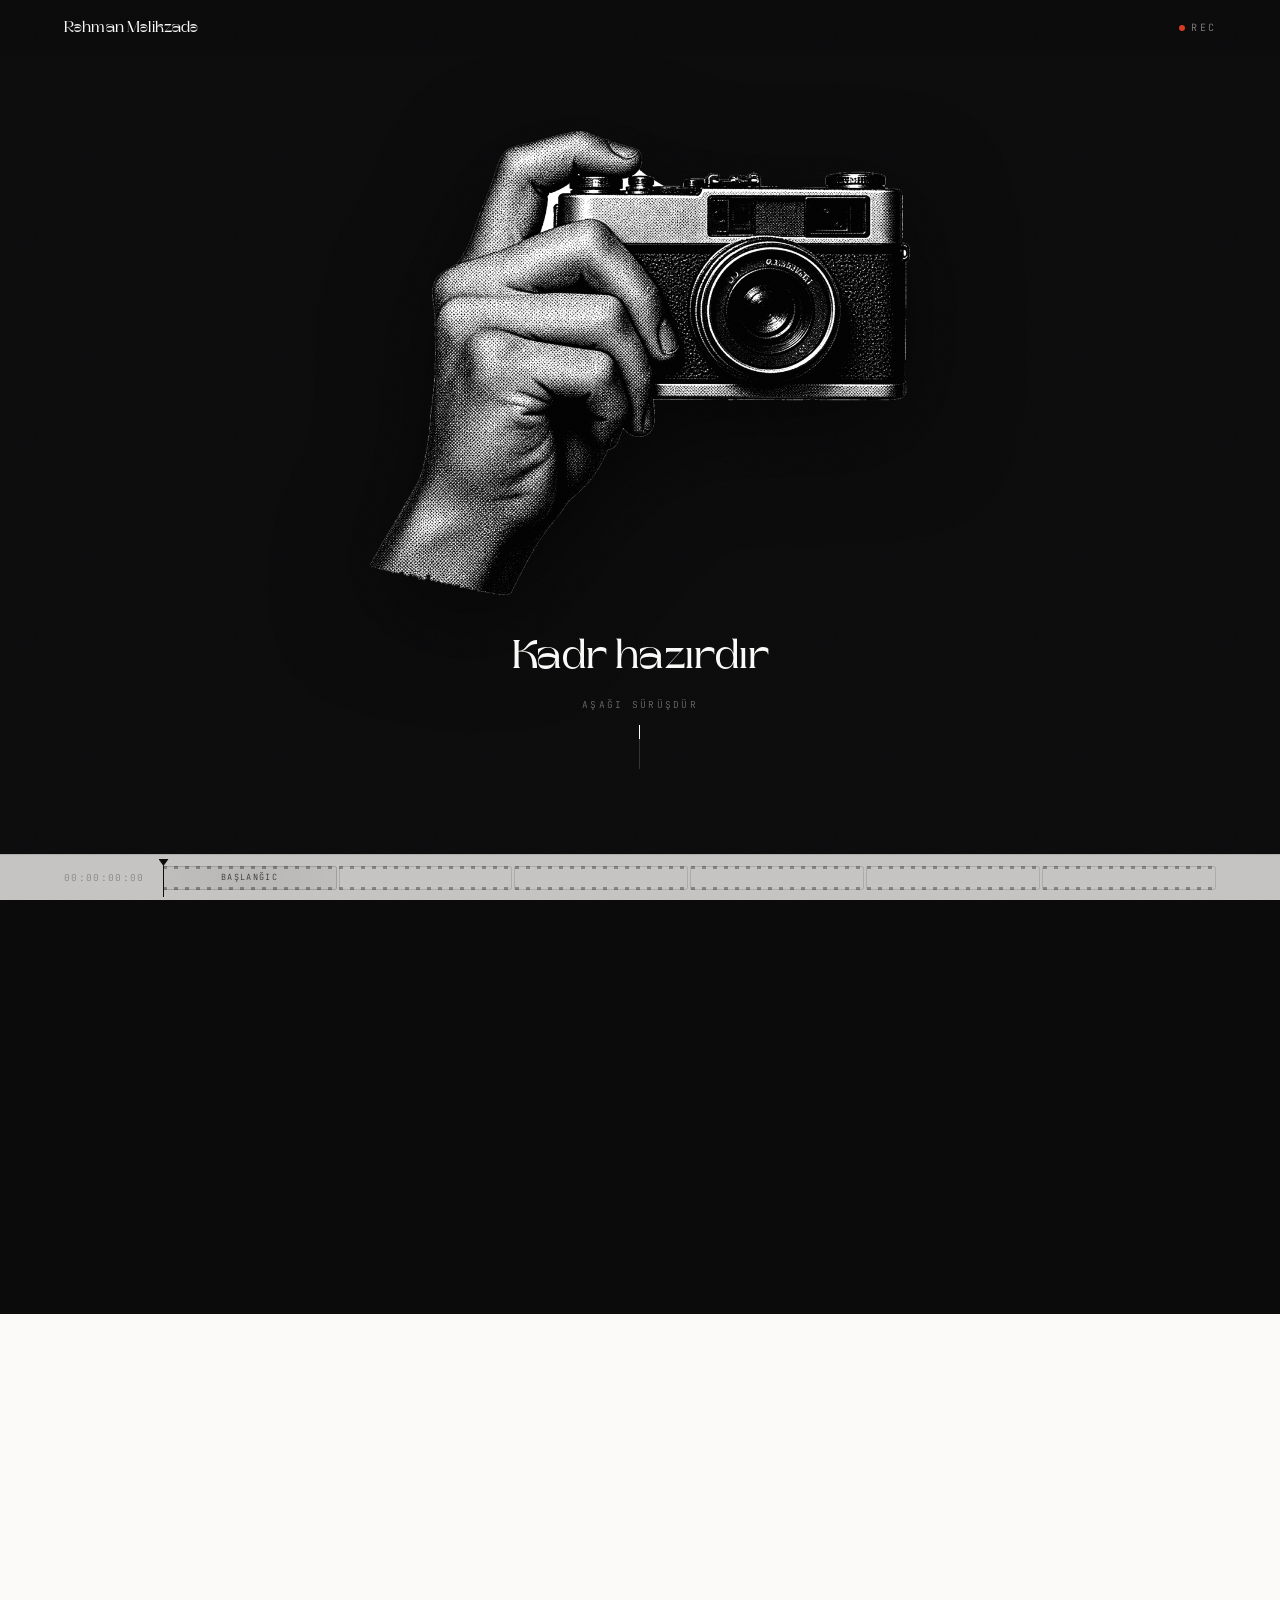
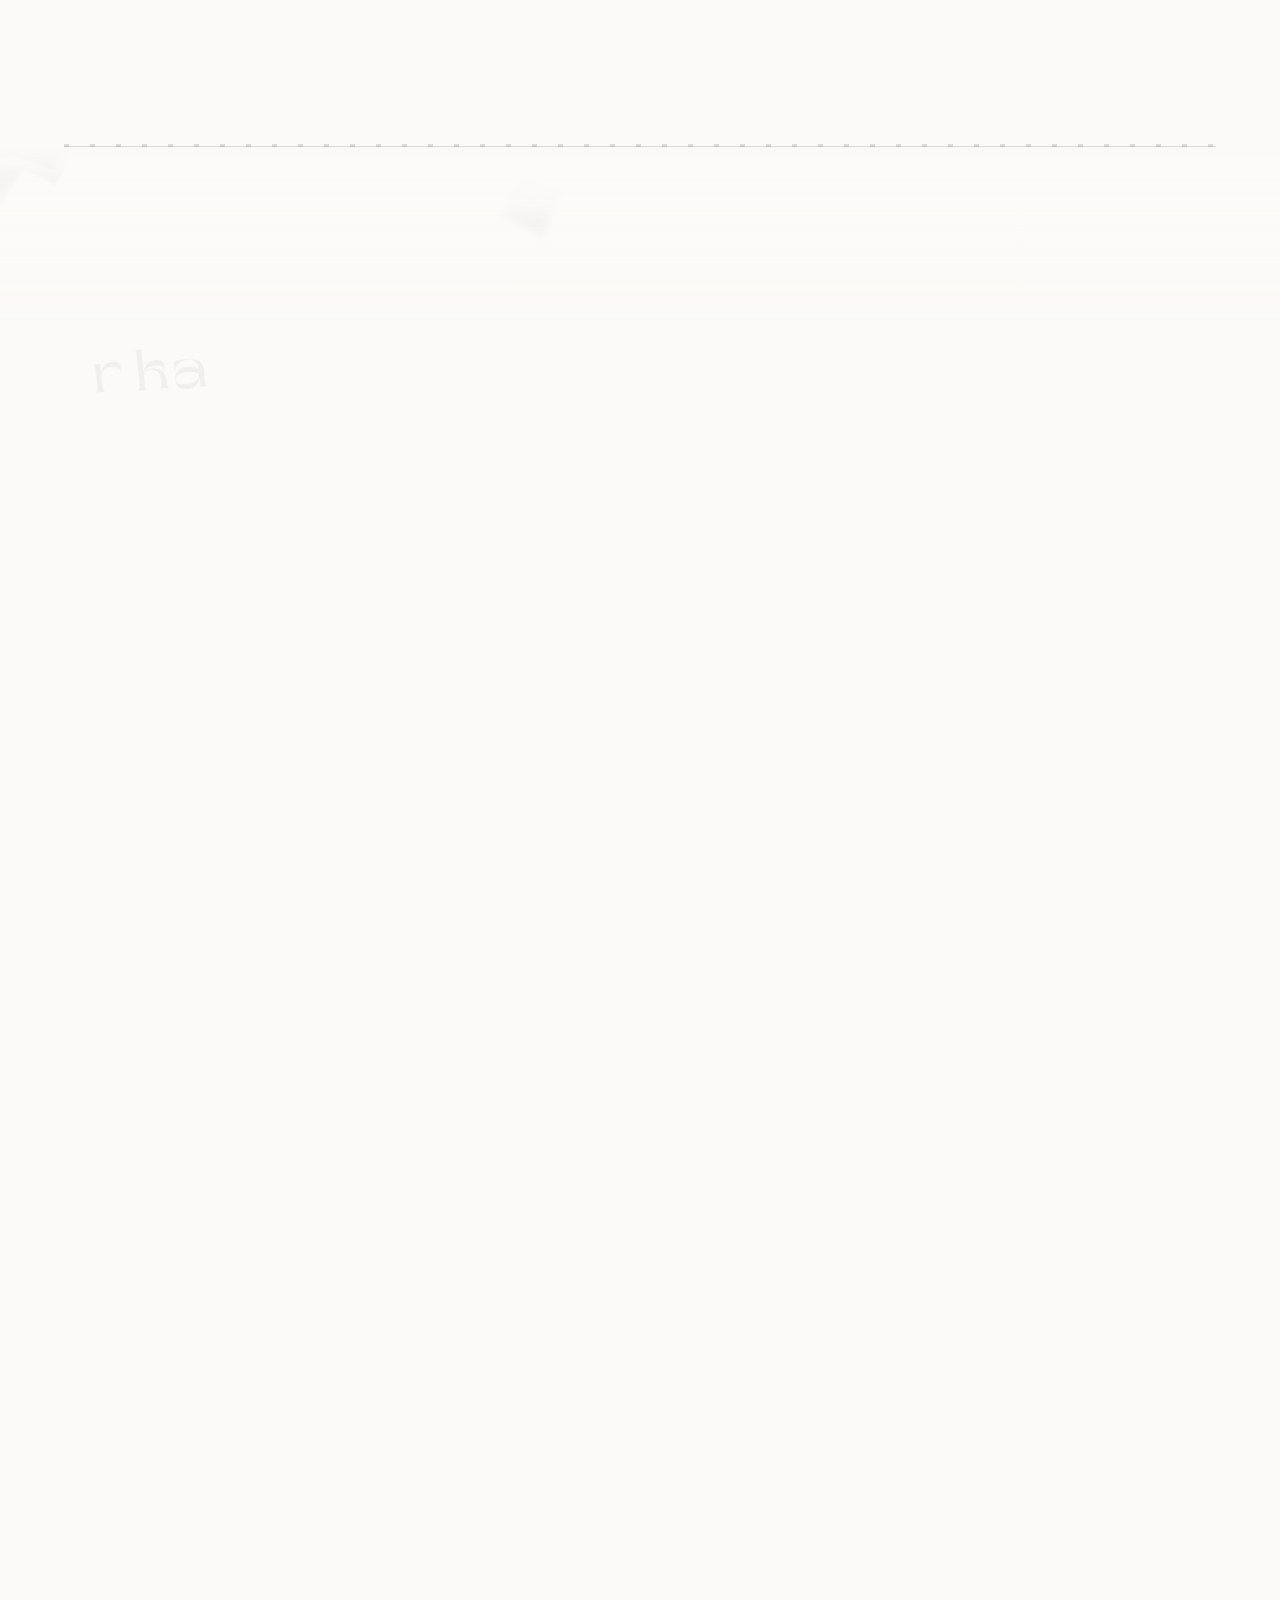
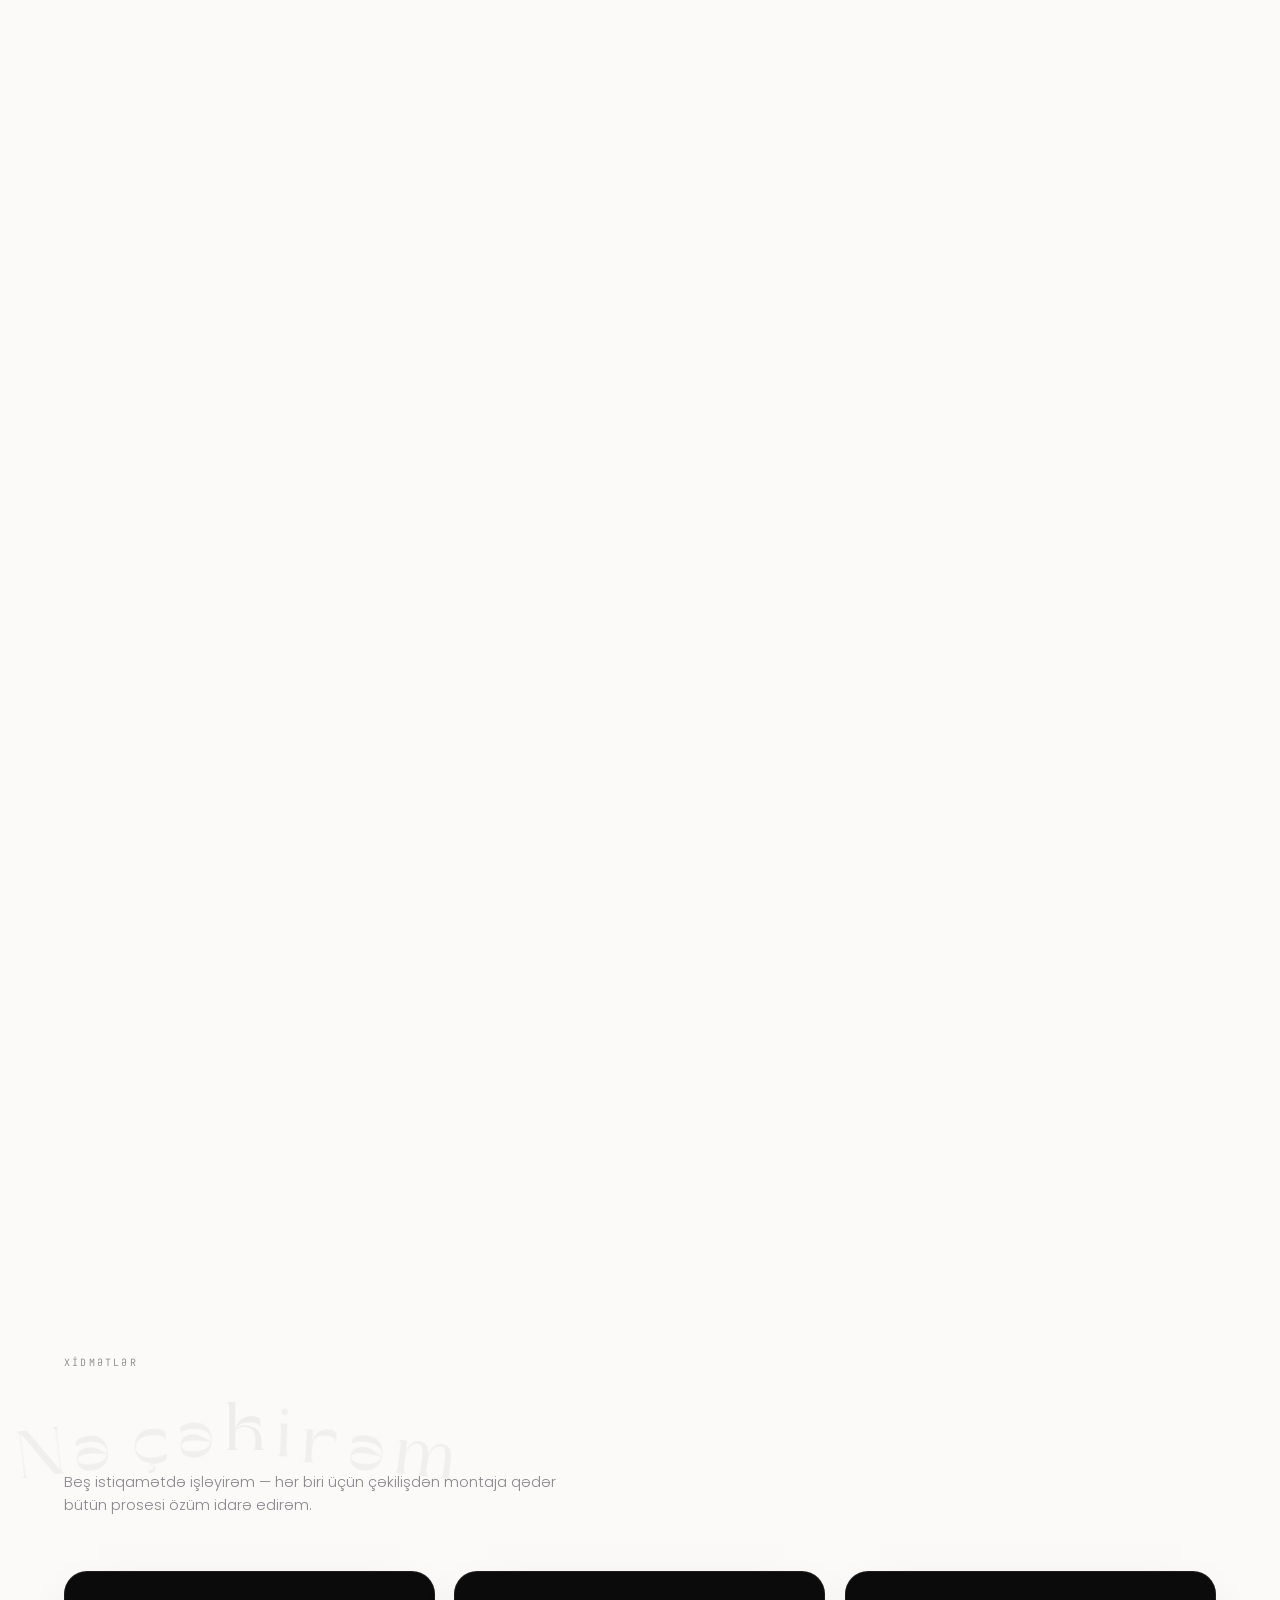
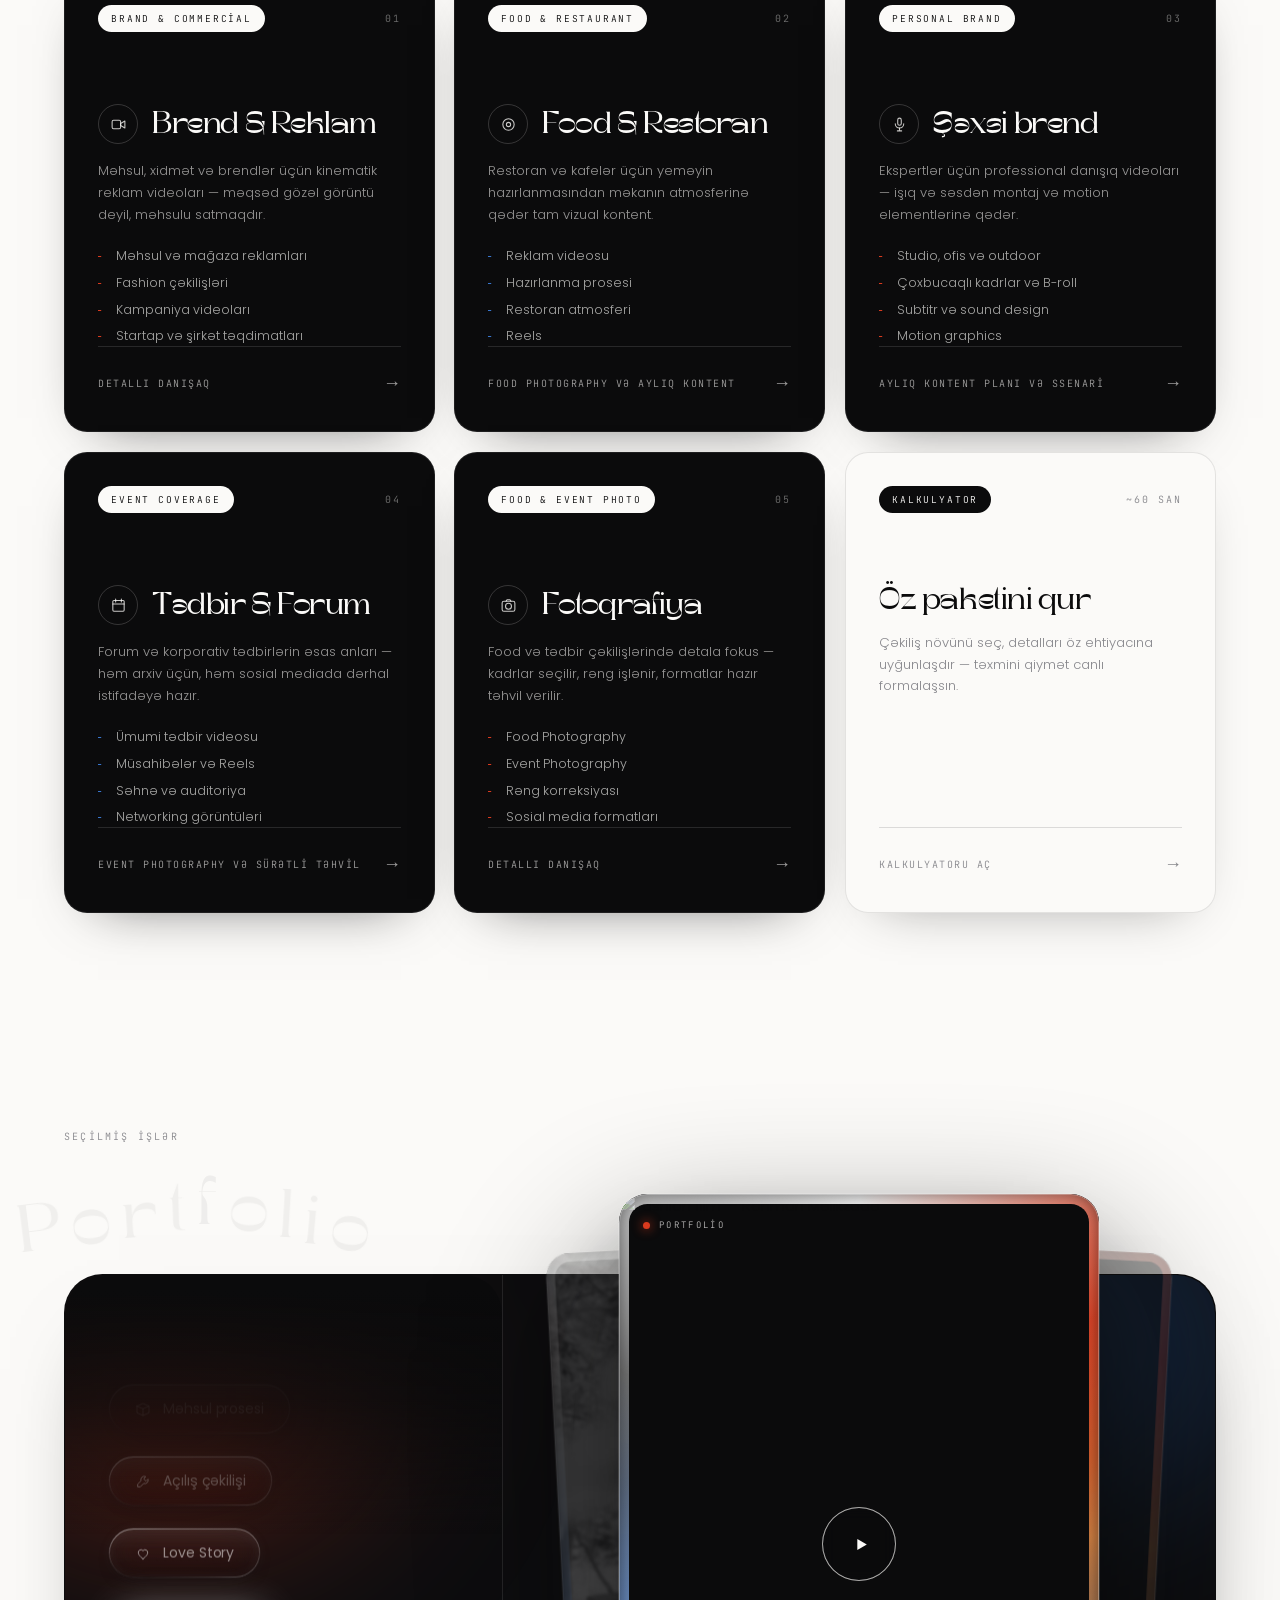
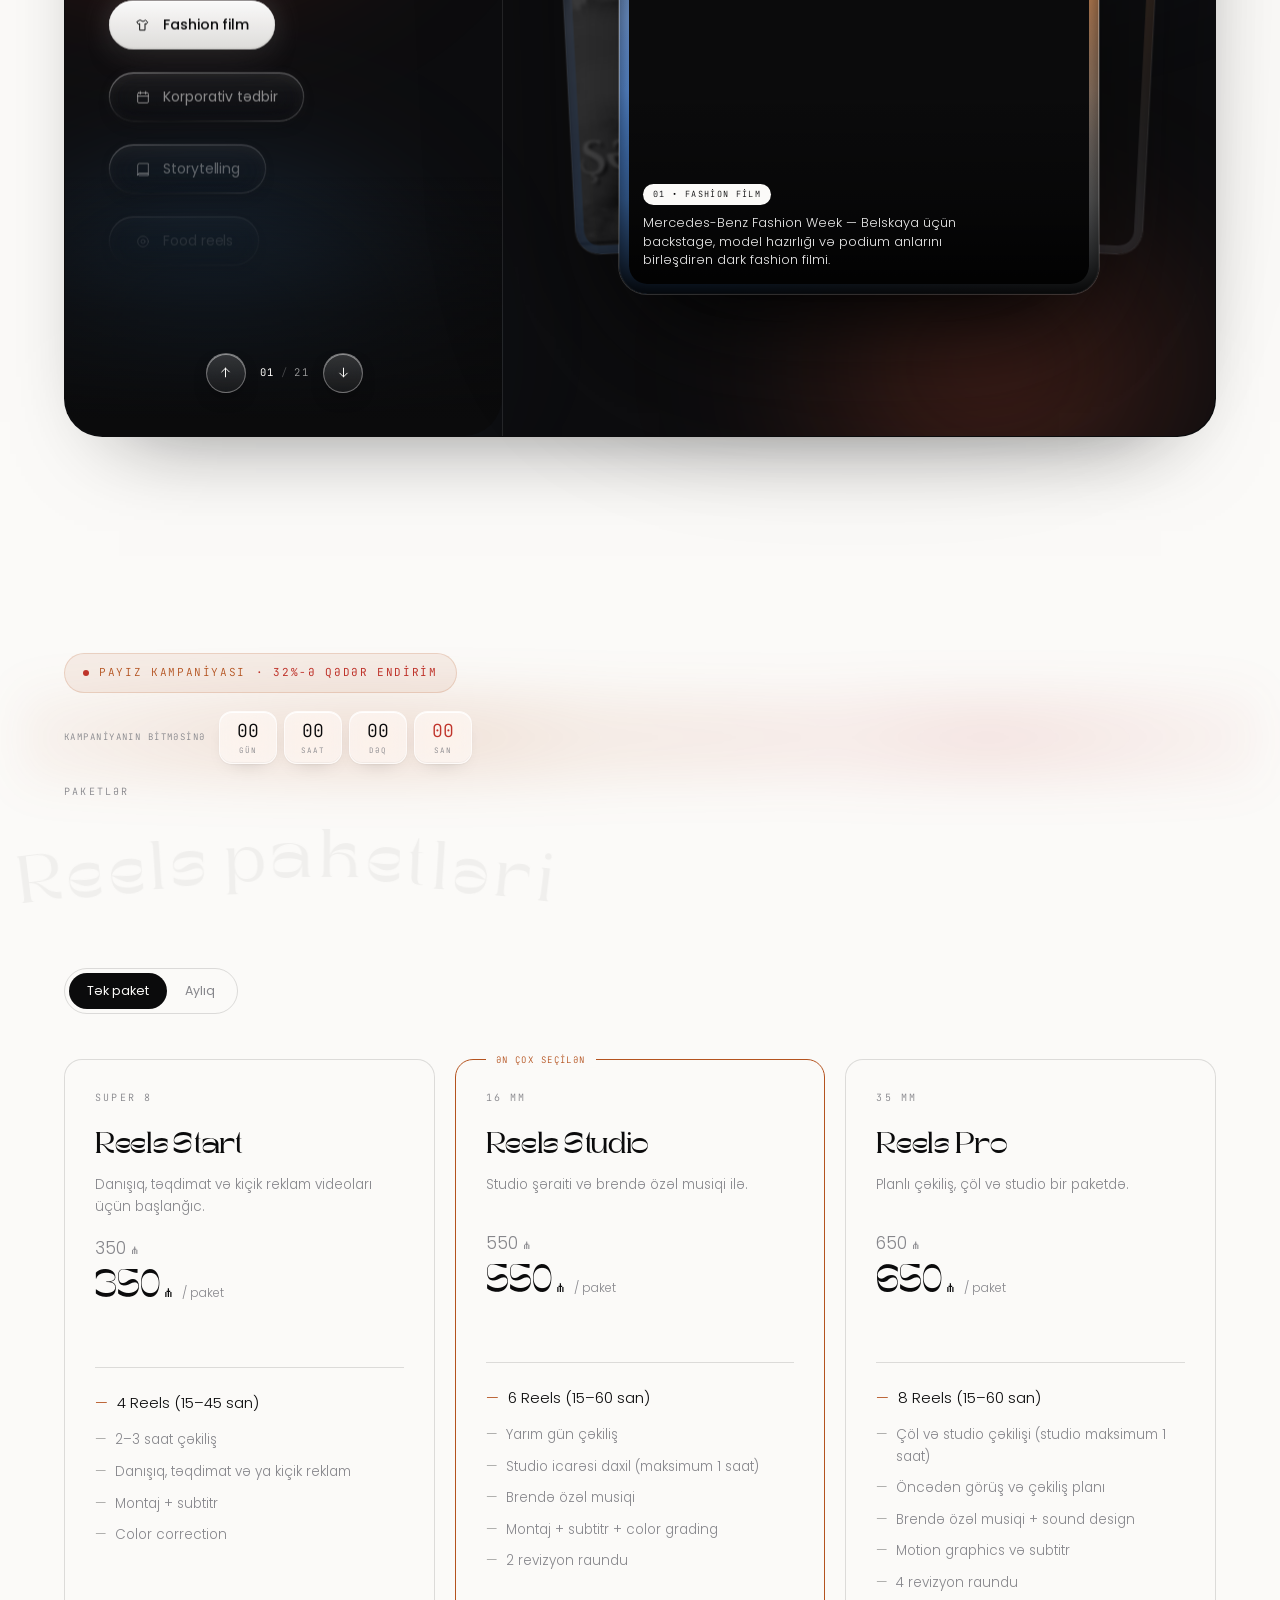
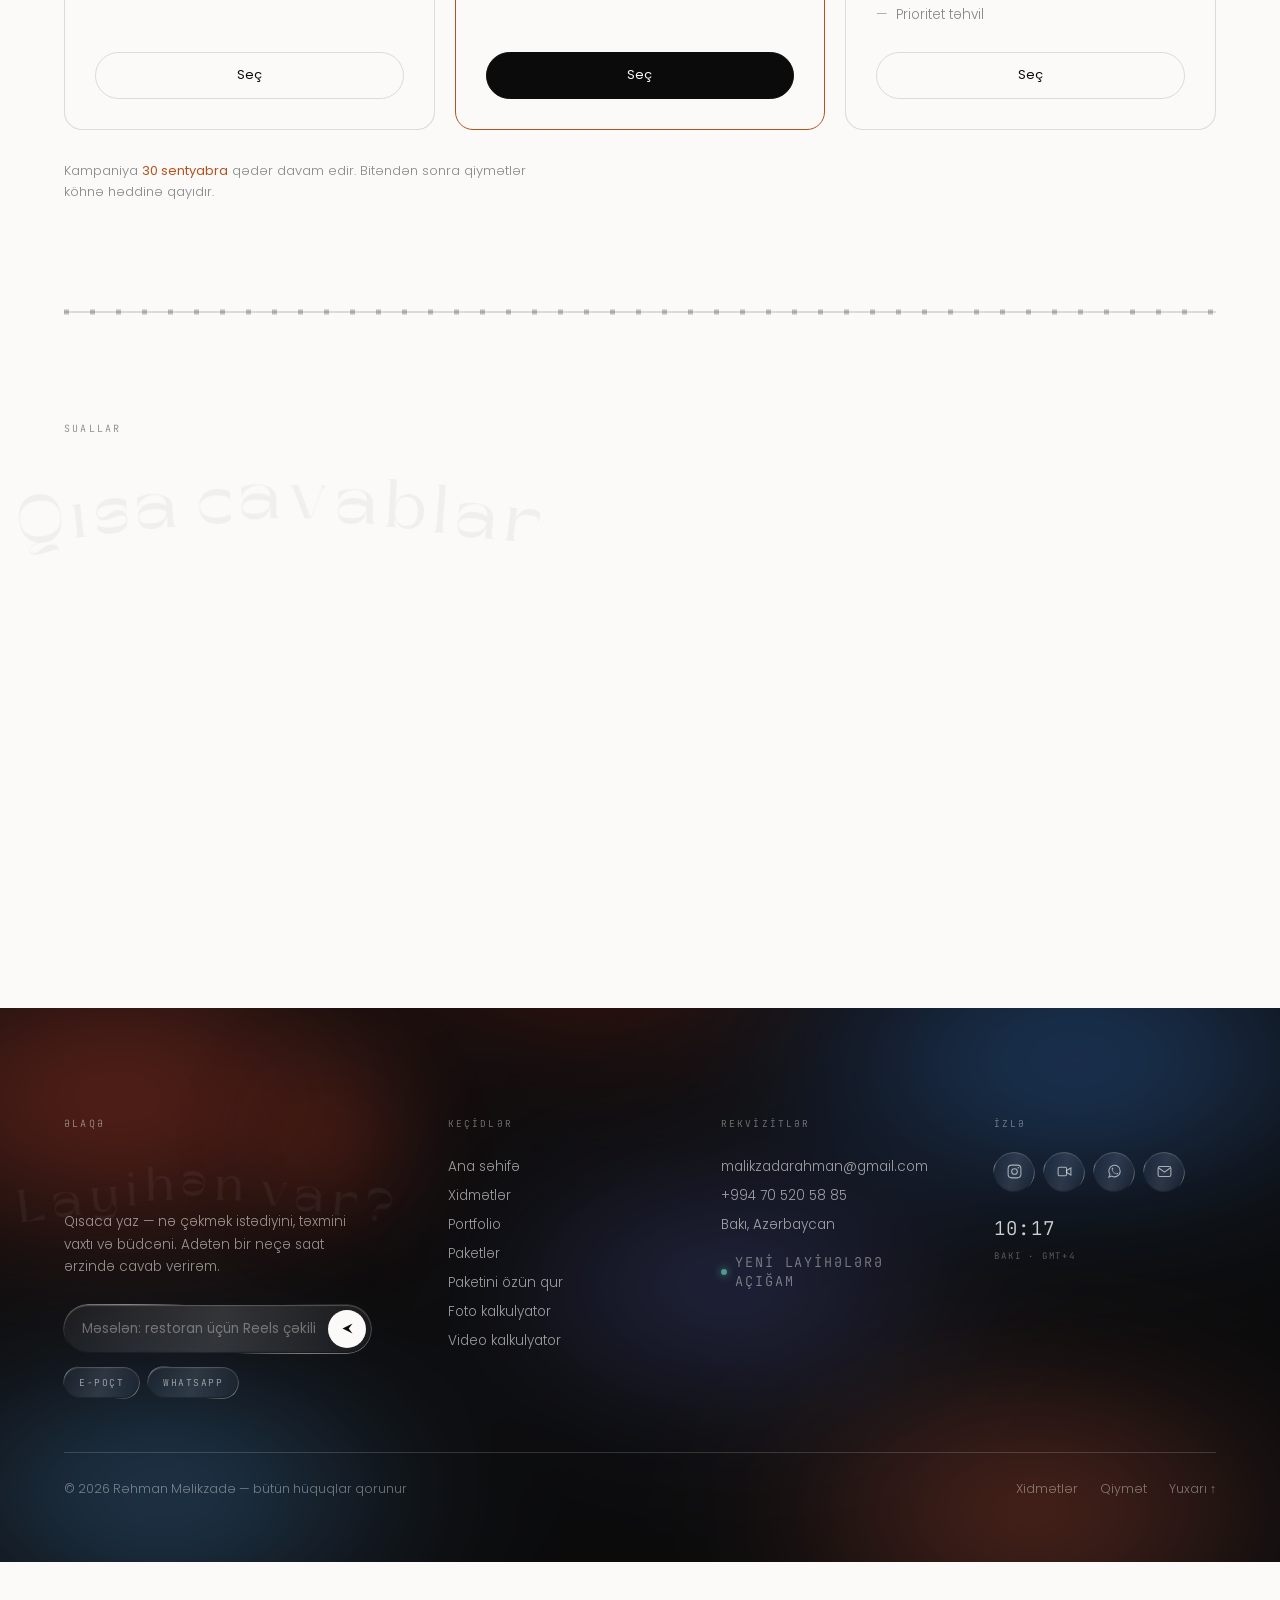
==== commit b71fe0ba: "Vahid responsiv sayt: ayrıca mobil versiya ləğv edildi Səbəb: mobil yönləndirmə heç vaxt işləmirdi. " ====
--- a/index.html
+++ b/index.html
@@ -2,21 +2,6 @@
 <html lang="az">
 <head>
 <meta charset="utf-8">
-<script>
-/* ---- telefonla girənlər mobil versiyaya ---- */
-(function(){
-  try{
-    var s = location.search;
-    if(s.indexOf('web=1') !== -1){ sessionStorage.setItem('web','1'); return; }
-    if(sessionStorage.getItem('web') === '1') return;
-    var dar   = matchMedia('(max-width: 820px)').matches;
-    var kobud = matchMedia('(pointer: coarse)').matches;
-    if(dar && kobud){
-      location.replace('/mobil' + s);
-    }
-  }catch(e){}
-})();
-</script>
 
 <meta name="viewport" content="width=device-width, initial-scale=1, viewport-fit=cover">
 
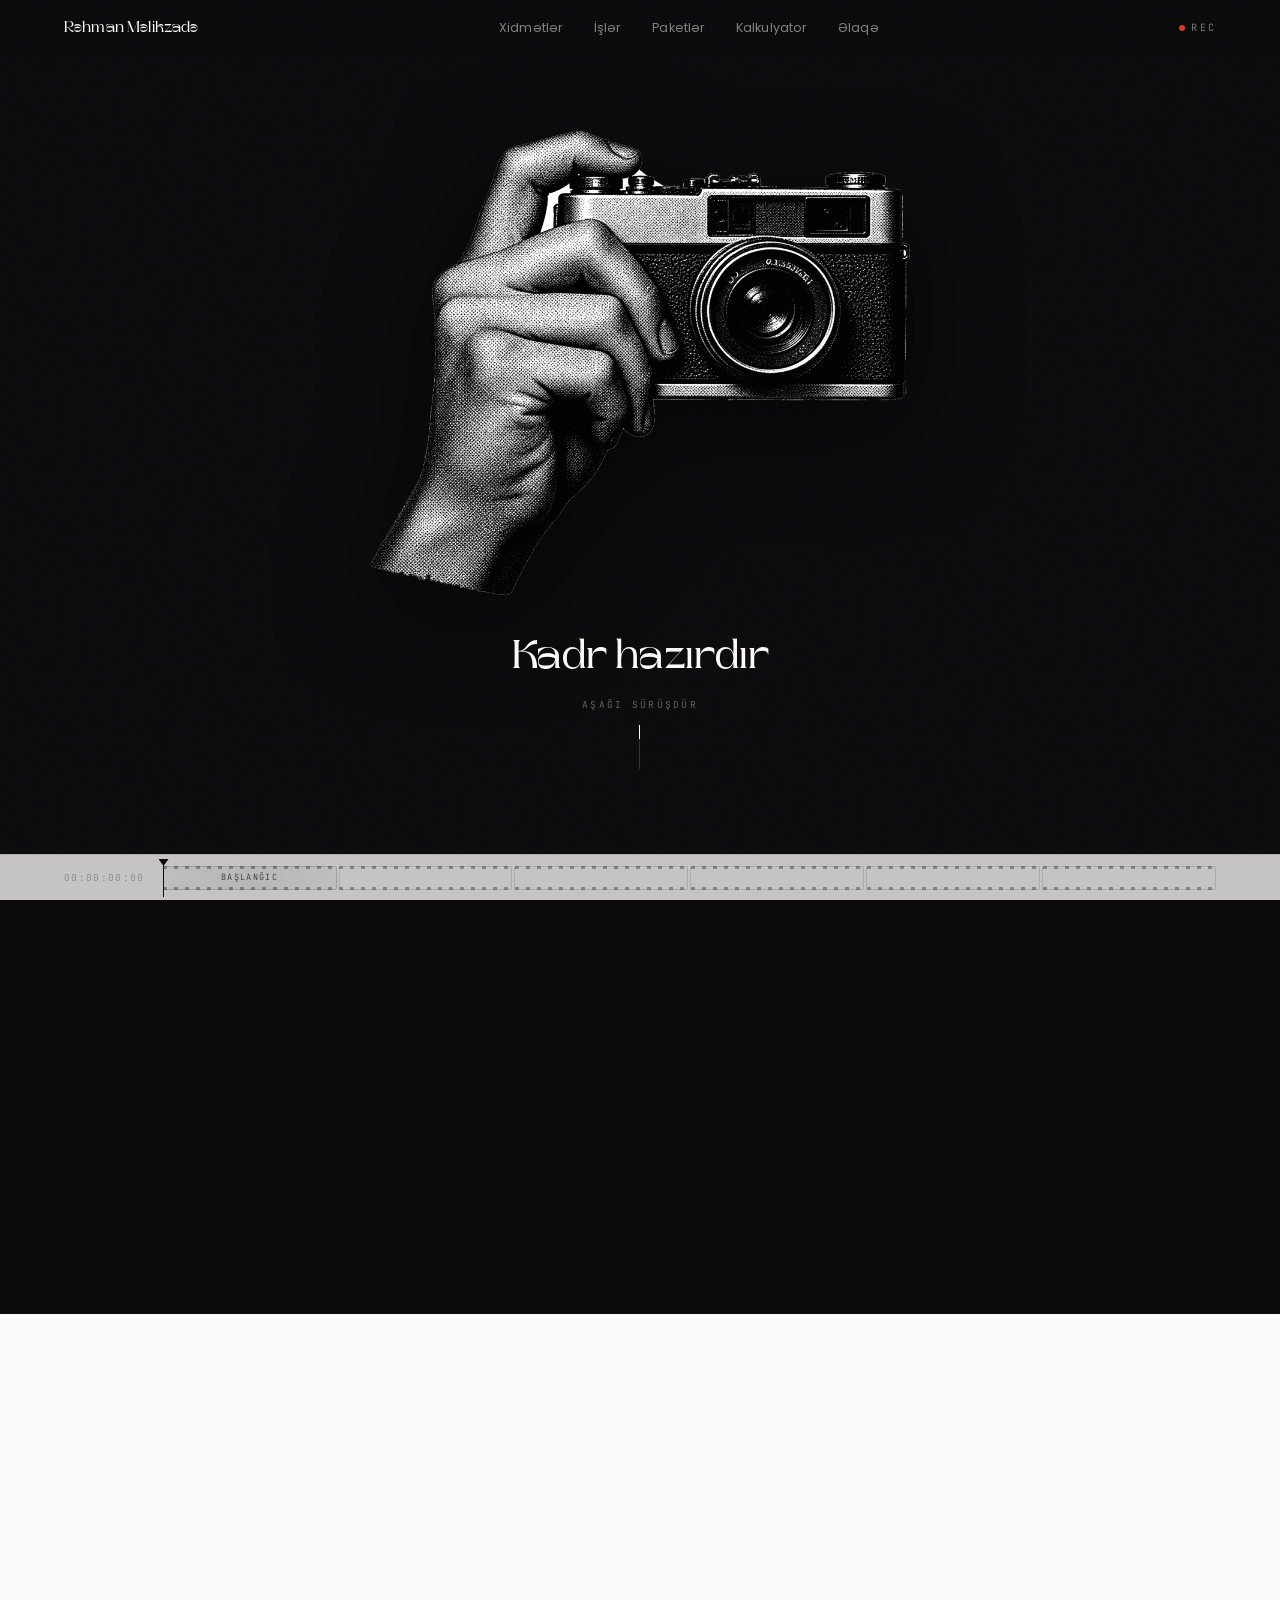
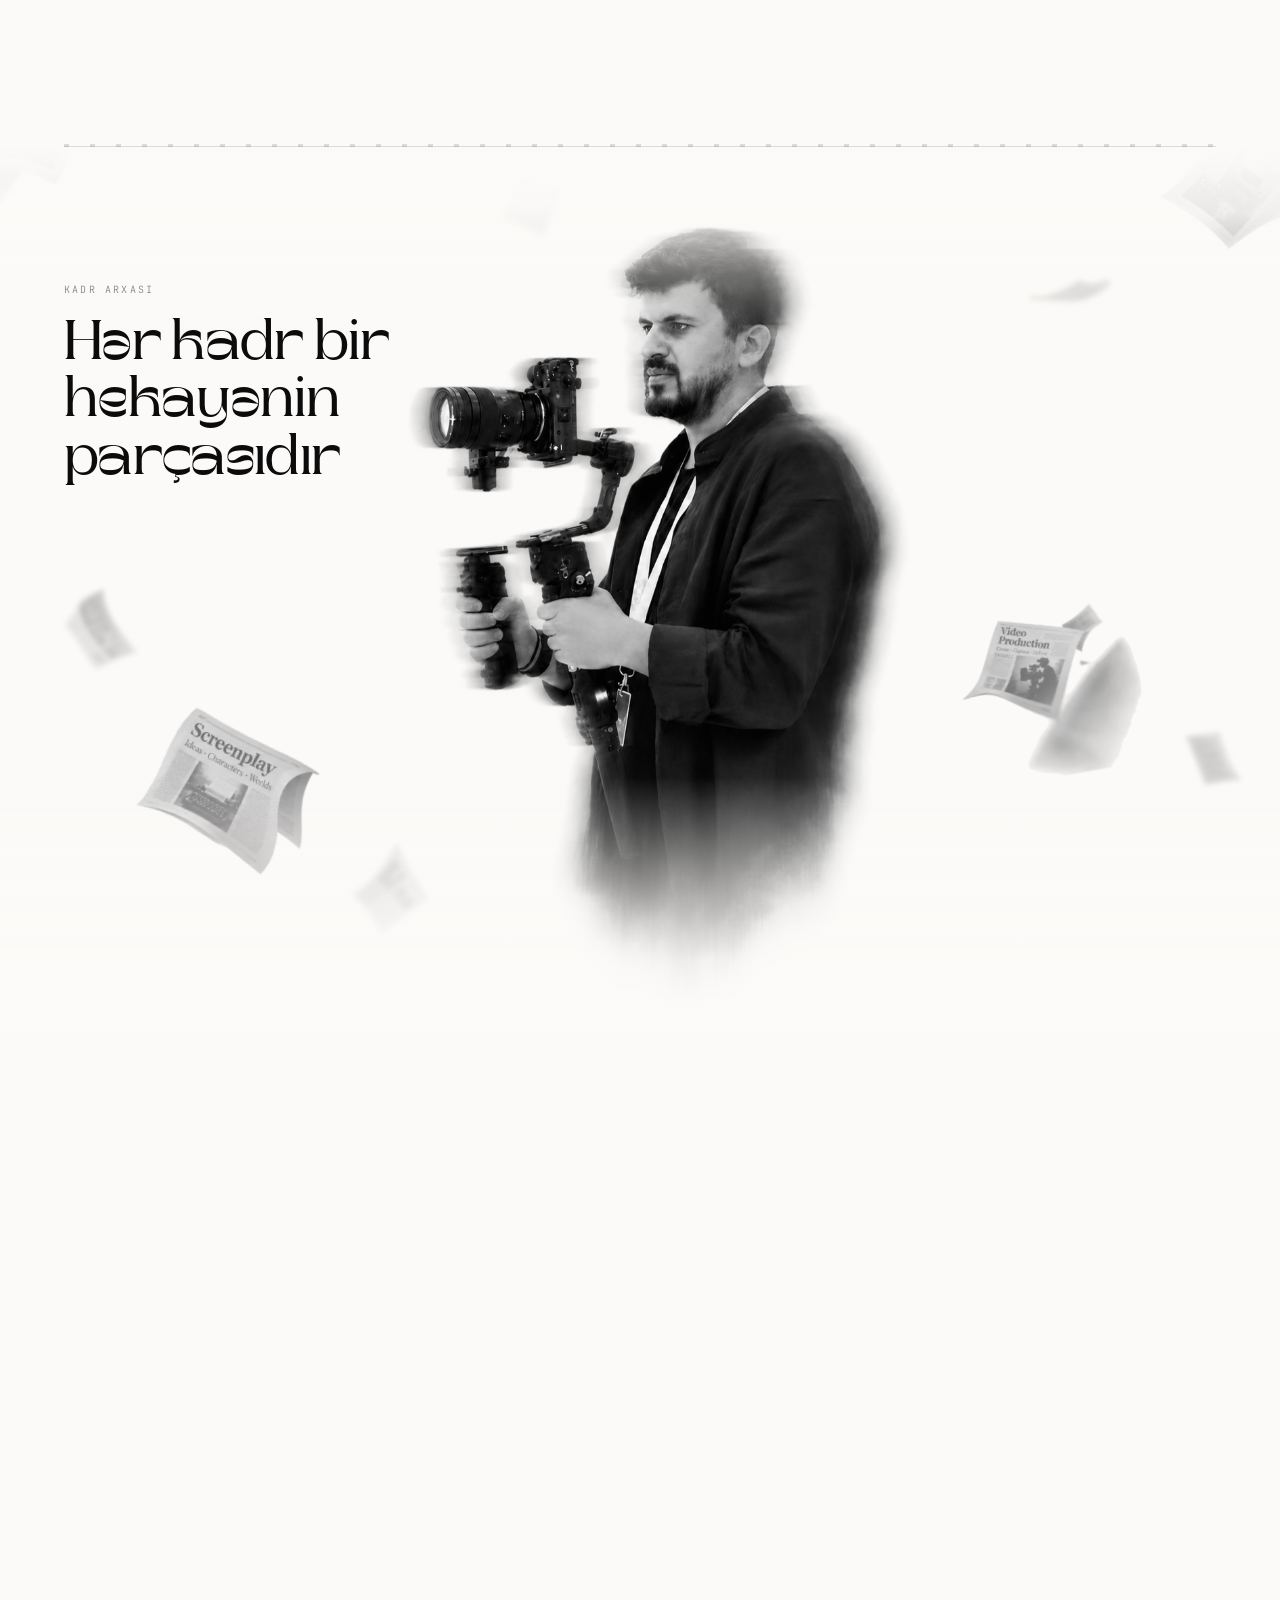
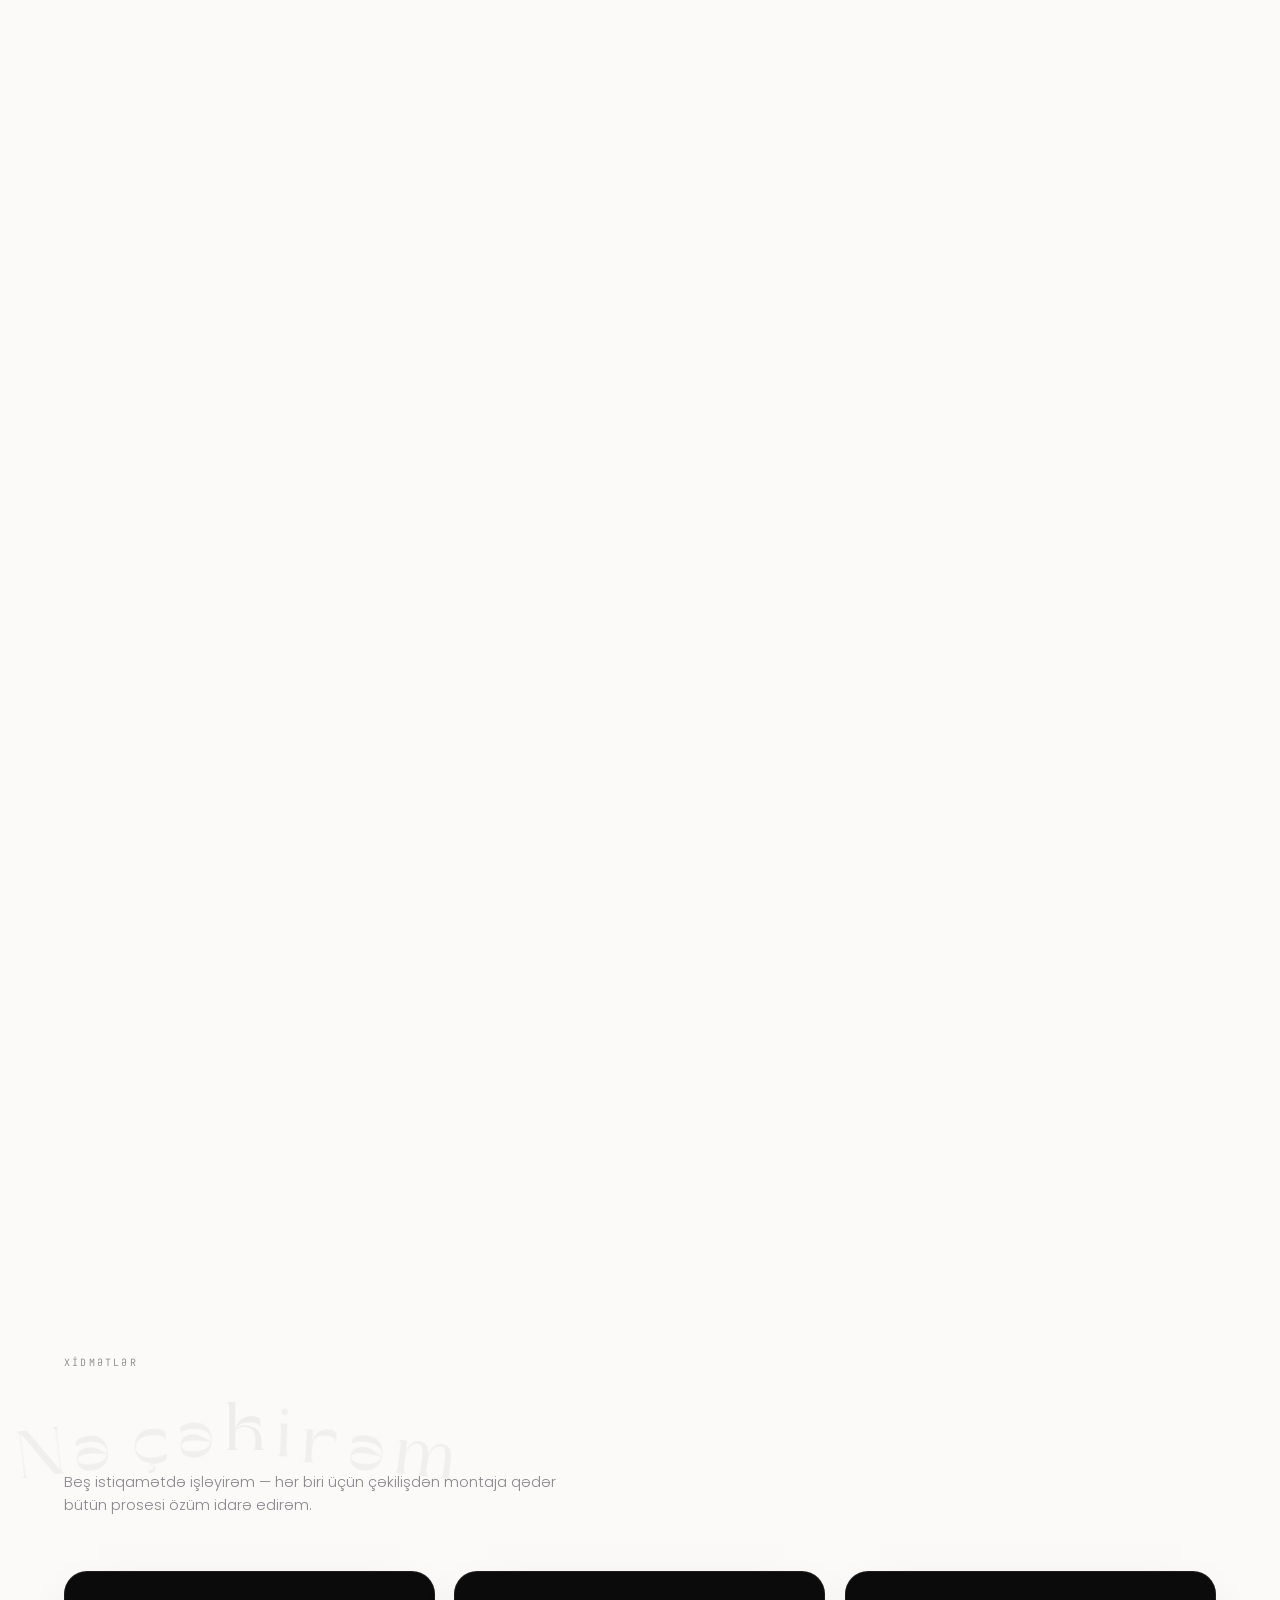
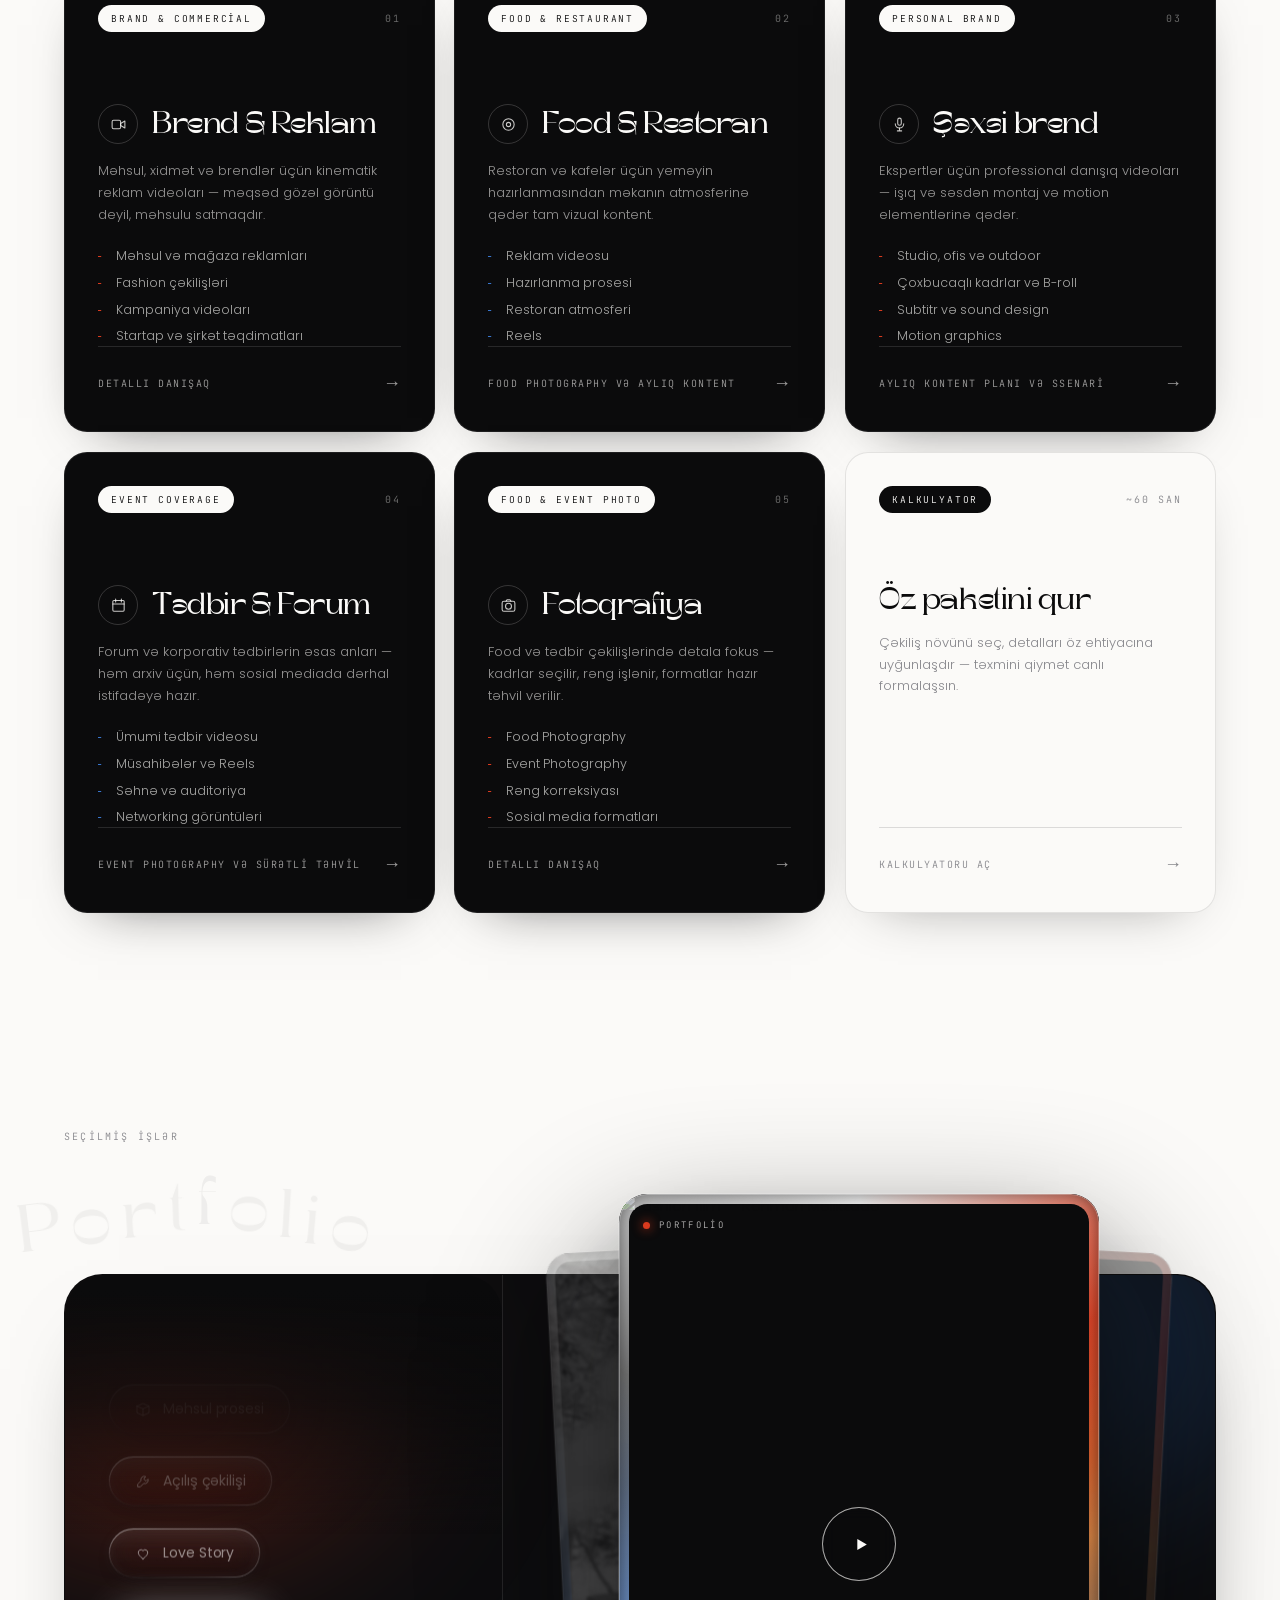
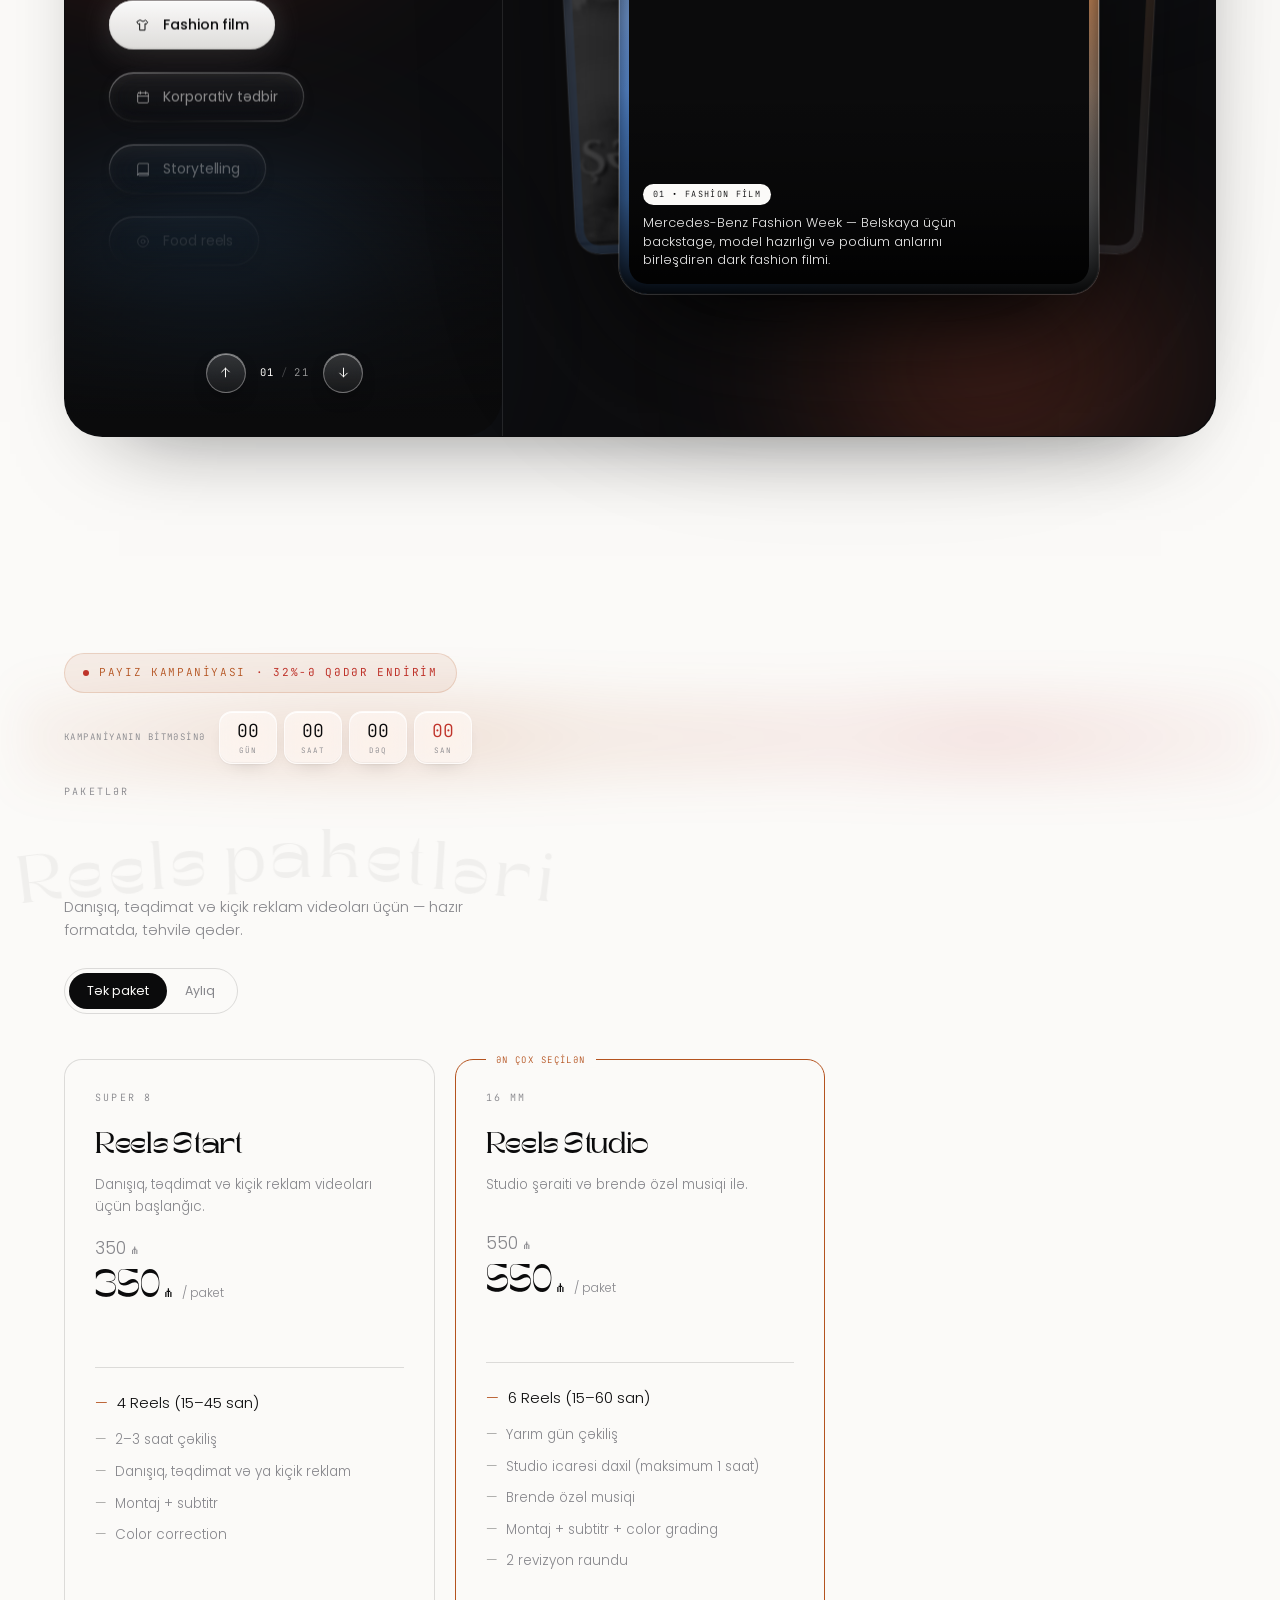
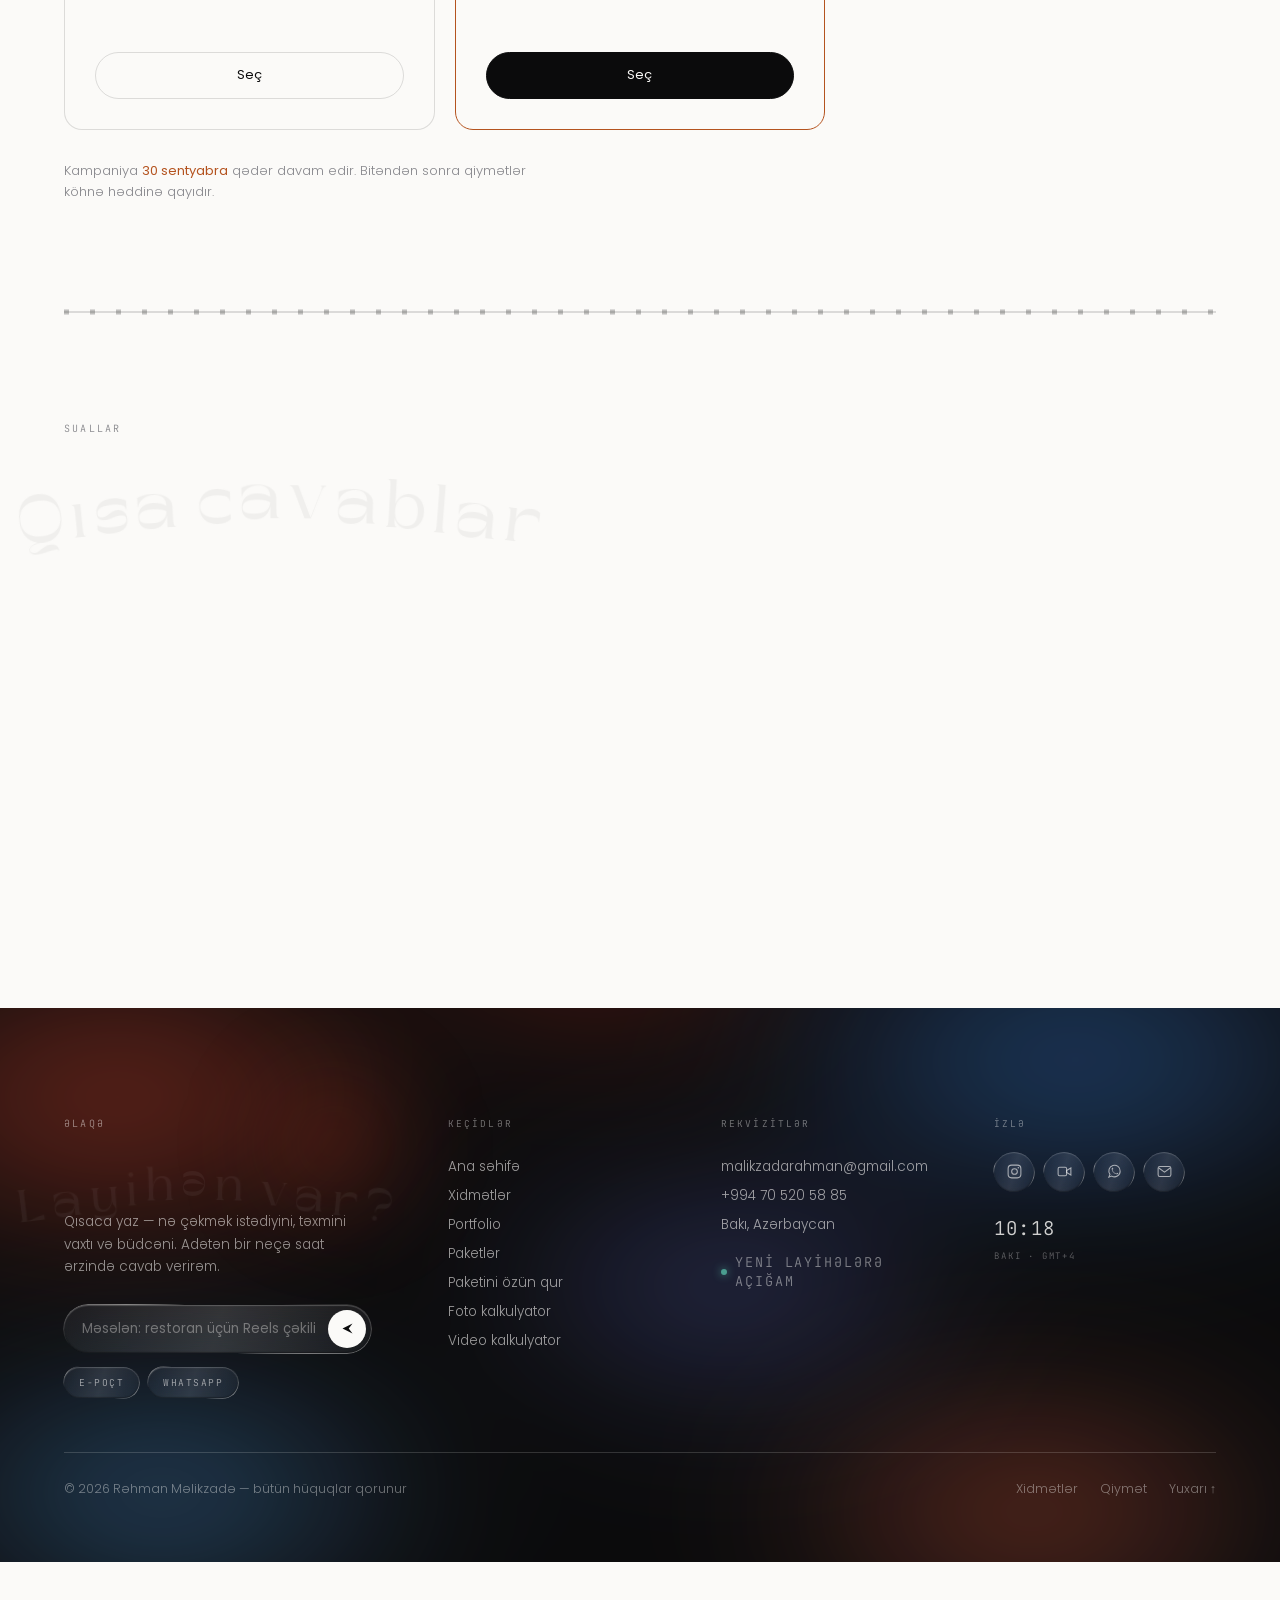
==== commit 000026a4: "SEO: favicon, og-cover, strukturlu data və yerli açar sözlər Şəkillər (əvvəl ümumiyyətlə yox idi): -" ====
--- a/index.html
+++ b/index.html
@@ -6,27 +6,30 @@
 <meta name="viewport" content="width=device-width, initial-scale=1, viewport-fit=cover">
 
 <!-- ============ SEO: ƏSAS META ============ -->
-<title>Videoqraf və Fotoqraf Bakı | Toy, Tədbir, Reklam — Rəhman Məlikzadə</title>
-<meta name="description" content="Bakıda videoqraf və fotoqraf Rəhman Məlikzadə. Toy filmi, tədbir, reklam çarxı, brend filmi, food və məhsul çəkilişi. Portfolio və onlayn qiymət kalkulyatoru.">
+<title>Videoqraf Bakı | Reklam, Reels və Tədbir Çəkilişi — Rəhman Məlikzadə</title>
+<meta name="description" content="Bakıda brend, restoran, şəxsi brend və tədbirlər üçün professional video çəkilişi. Reklam videoları, Reels, event çəkilişi, montaj və foto xidmətləri — Rəhman Məlikzadə.">
 <meta name="author" content="Rahman Malikzadə">
 <meta name="robots" content="index, follow, max-image-preview:large, max-snippet:-1, max-video-preview:-1">
 <link rel="canonical" href="https://rahmanmalikzade.com/">
+<link rel="icon" href="/favicon.ico" sizes="32x32">
+<link rel="apple-touch-icon" href="/apple-touch-icon.png">
+<link rel="manifest" href="/site.webmanifest">
 <meta name="theme-color" content="#fbfaf8">
 
 <!-- ============ SEO: SOSİAL PAYLAŞIM ============ -->
 <meta property="og:type" content="website">
 <meta property="og:locale" content="az_AZ">
 <meta property="og:site_name" content="Rahman Malikzadə">
-<meta property="og:title" content="Rəhman Məlikzadə — Videoqraf &amp; Filmmaker, Bakı">
-<meta property="og:description" content="Storytelling əsaslı reklam, brend filmi, food &amp; drinks və love story çəkilişləri. Bakı və bütün Azərbaycan.">
+<meta property="og:title" content="Videoqraf Bakı — Reklam, Reels və Tədbir Çəkilişi">
+<meta property="og:description" content="Bakıda brend, restoran və tədbirlər üçün video çəkilişi. Reklam, Reels, event, montaj və foto xidmətləri.">
 <meta property="og:url" content="https://rahmanmalikzade.com/">
 <meta property="og:image" content="https://rahmanmalikzade.com/og-cover.jpg">
 <meta property="og:image:width" content="1200">
 <meta property="og:image:height" content="630">
 <meta property="og:image:alt" content="Rahman Malikzadə — videoqraf, çəkiliş meydançasında">
 <meta name="twitter:card" content="summary_large_image">
-<meta name="twitter:title" content="Rəhman Məlikzadə — Videoqraf &amp; Filmmaker, Bakı">
-<meta name="twitter:description" content="Reklam, brend filmi, food &amp; drinks, love story.">
+<meta name="twitter:title" content="Videoqraf Bakı — Reklam, Reels və Tədbir Çəkilişi">
+<meta name="twitter:description" content="Bakıda brend, restoran və tədbirlər üçün video çəkilişi. Reklam, Reels, event, montaj və foto xidmətləri.">
 <meta name="twitter:image" content="https://rahmanmalikzade.com/og-cover.jpg">
 
 <link rel="preconnect" href="https://fonts.googleapis.com">
@@ -46,9 +49,9 @@
         "Rahman Malikzade",
         "Rəhman Malikzadə"
       ],
-      "jobTitle": "Videoqraf, filmmaker və fotoqraf",
+      "jobTitle": "Videoqraf və Creative Producer",
       "url": "https://rahmanmalikzade.com/",
-      "image": "https://rahmanmalikzade.com/media/rahman.png",
+      "image": "https://rahmanmalikzade.com/media/rahman-malikzade-videoqraf-baki.png",
       "knowsLanguage": [
         "az",
         "tr",
@@ -77,7 +80,16 @@
         "https://www.instagram.com/rahmanmalikzade/",
         "https://www.instagram.com/nexcineart",
         "https://linktr.ee/rahmanmalikzadaofficial"
-      ]
+      ],
+      "description": "Bakıda fəaliyyət göstərən videoqraf və creative producer. Brend, restoran, şəxsi brend və tədbirlər üçün reklam videoları, Reels və event çəkilişi.",
+      "worksFor": {
+        "@id": "https://rahmanmalikzade.com/#business"
+      },
+      "address": {
+        "@type": "PostalAddress",
+        "addressLocality": "Bakı",
+        "addressCountry": "AZ"
+      }
     },
     {
       "@type": "ProfessionalService",
@@ -367,17 +379,27 @@
           }
         ]
       },
-      "image": "https://rahmanmalikzade.com/media/rahman.png"
+      "image": "https://rahmanmalikzade.com/media/rahman-malikzade-videoqraf-baki.png",
+      "knowsLanguage": [
+        "az",
+        "tr",
+        "en"
+      ]
     },
     {
       "@type": "WebSite",
       "@id": "https://rahmanmalikzade.com/#website",
       "url": "https://rahmanmalikzade.com/",
-      "name": "Rahman Malikzadə",
+      "name": "Rəhman Məlikzadə",
       "inLanguage": "az-AZ",
       "publisher": {
         "@id": "https://rahmanmalikzade.com/#person"
-      }
+      },
+      "alternateName": [
+        "Rahman Malikzade",
+        "rahmanmalikzade.com"
+      ],
+      "description": "Bakıda videoqraf və creative producer — reklam, Reels, brend və tədbir video çəkilişi."
     },
     {
       "@type": "FAQPage",
@@ -3085,13 +3107,13 @@
 <div class="hero-qab">
 <header class="hero" id="bas">
   <div class="hero-ic" id="hero-ic">
-    <div class="kicik" style="margin-bottom:22px">Videoqraf &amp; Filmmaker — Bakı</div>
+    <div class="kicik" style="margin-bottom:22px">Videoqraf &amp; Creative Producer — Bakı</div>
     <h1>
       <span class="st"><i>Brendiniz üçün</i></span>
       <span class="st"><i>diqqət çəkən videolar</i></span>
     </h1>
     <div class="hero-alt">
-      <p>Reklam, Reels, food və event çəkilişləri — çəkilişdən post-production-a qədər.</p>
+      <p>Bakıda brendlər, restoranlar və tədbirlər üçün video çəkilişi — reklam çarxı, Reels və event videosu, çəkilişdən montaja qədər.</p>
       <div class="dugmeler">
         <a class="dgm dolu" href="#isler">İşlərə bax</a>
         <a class="dgm bos" href="#elaqe">Əlaqə</a>
@@ -3134,7 +3156,7 @@
       </span>
 
       <div class="karx-foto" data-qat="foto">
-        <img src="/media/rahman.png" alt="Rəhman Məlikzadə — gimbal ilə çəkiliş zamanı" loading="lazy" decoding="async">
+        <img src="/media/rahman-malikzade-videoqraf-baki.png" alt="Rəhman Məlikzadə — gimbal ilə çəkiliş zamanı" loading="lazy" decoding="async">
       </div>
 
       <div class="karx-qat" data-qat="3" aria-hidden="true"></div>
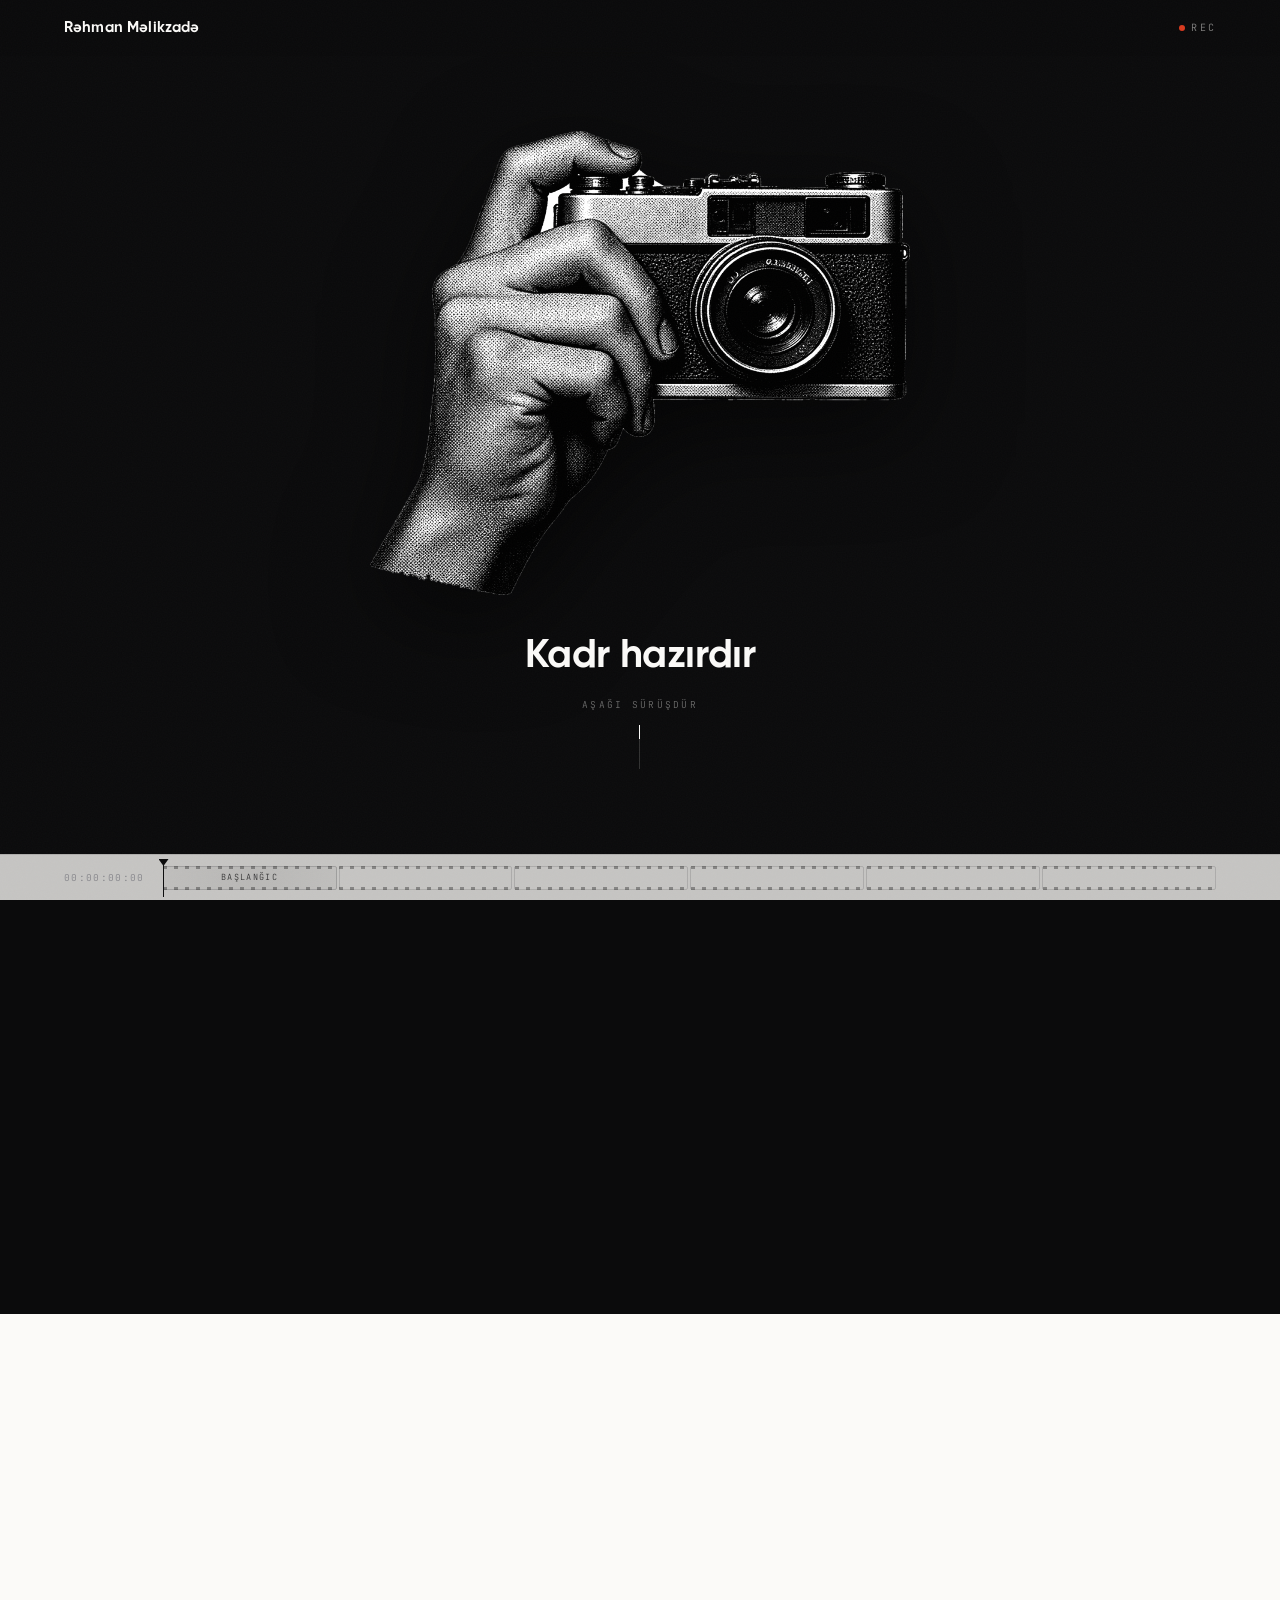
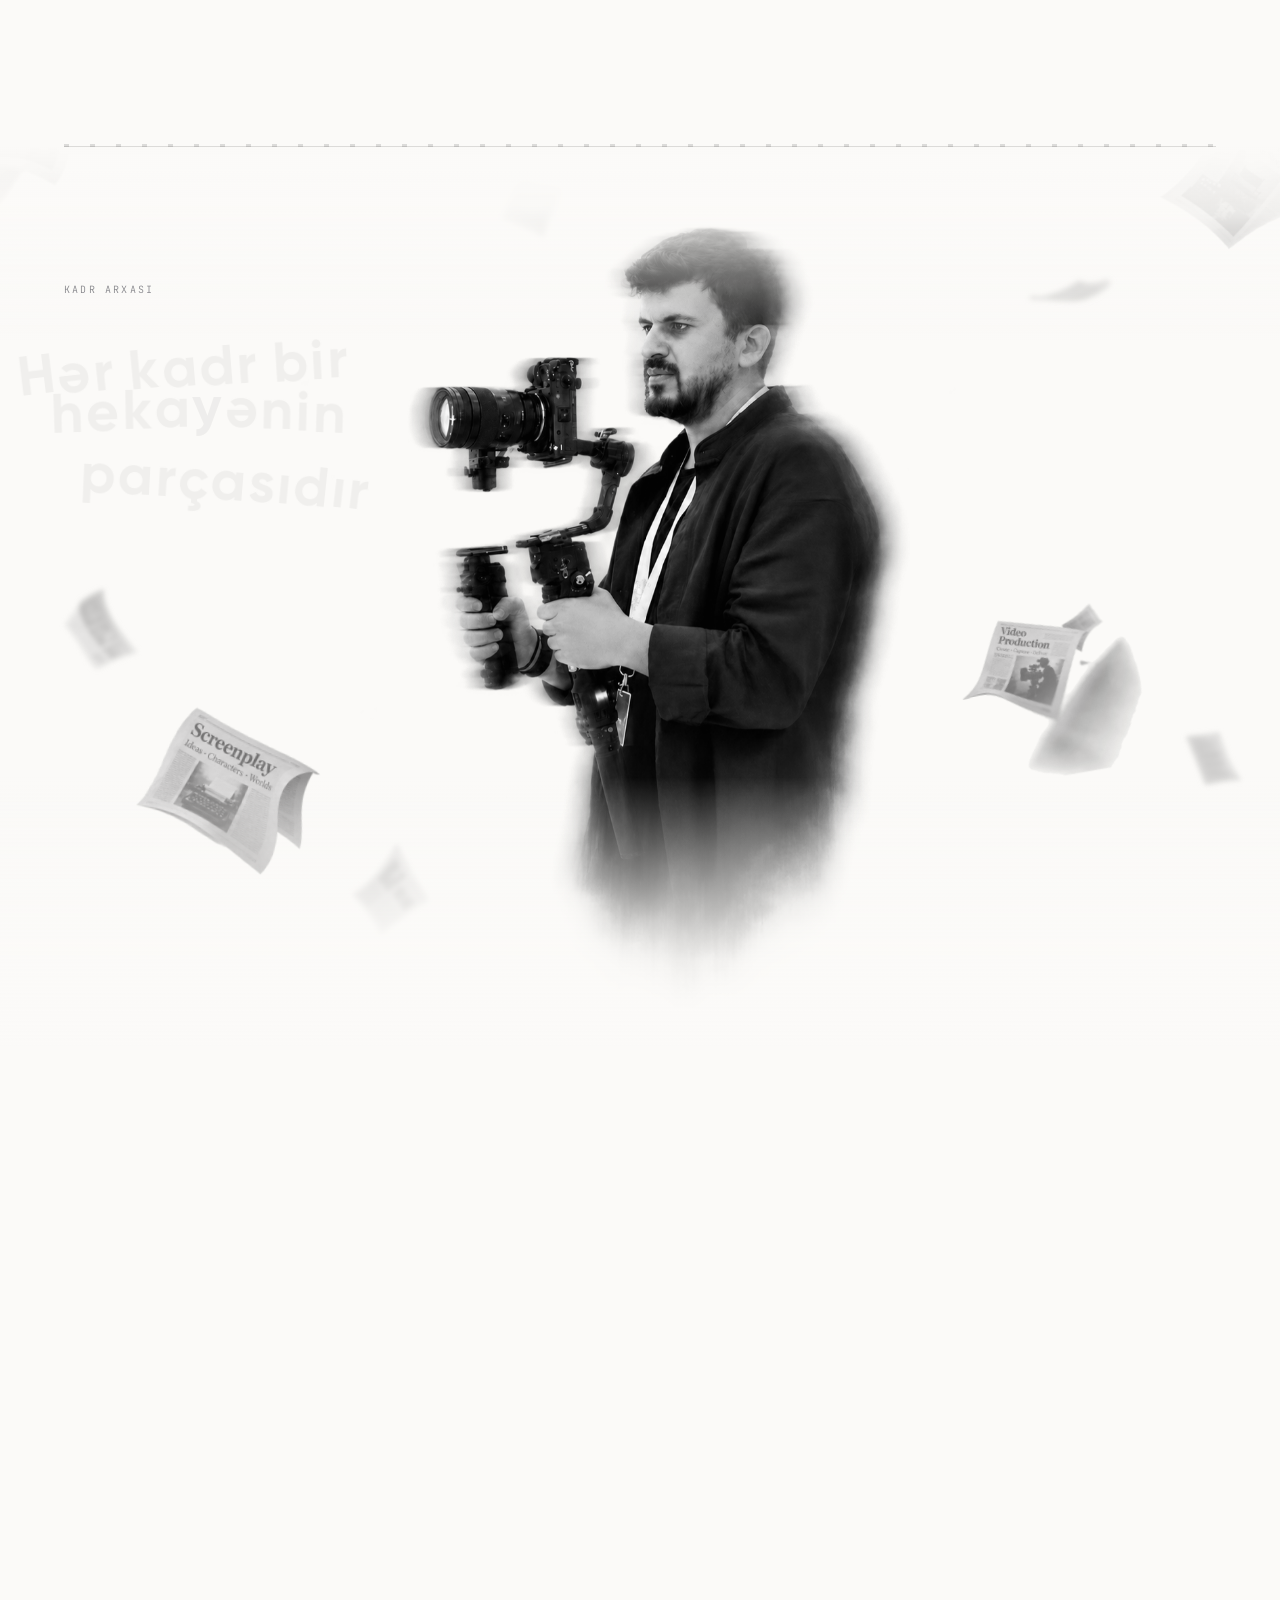
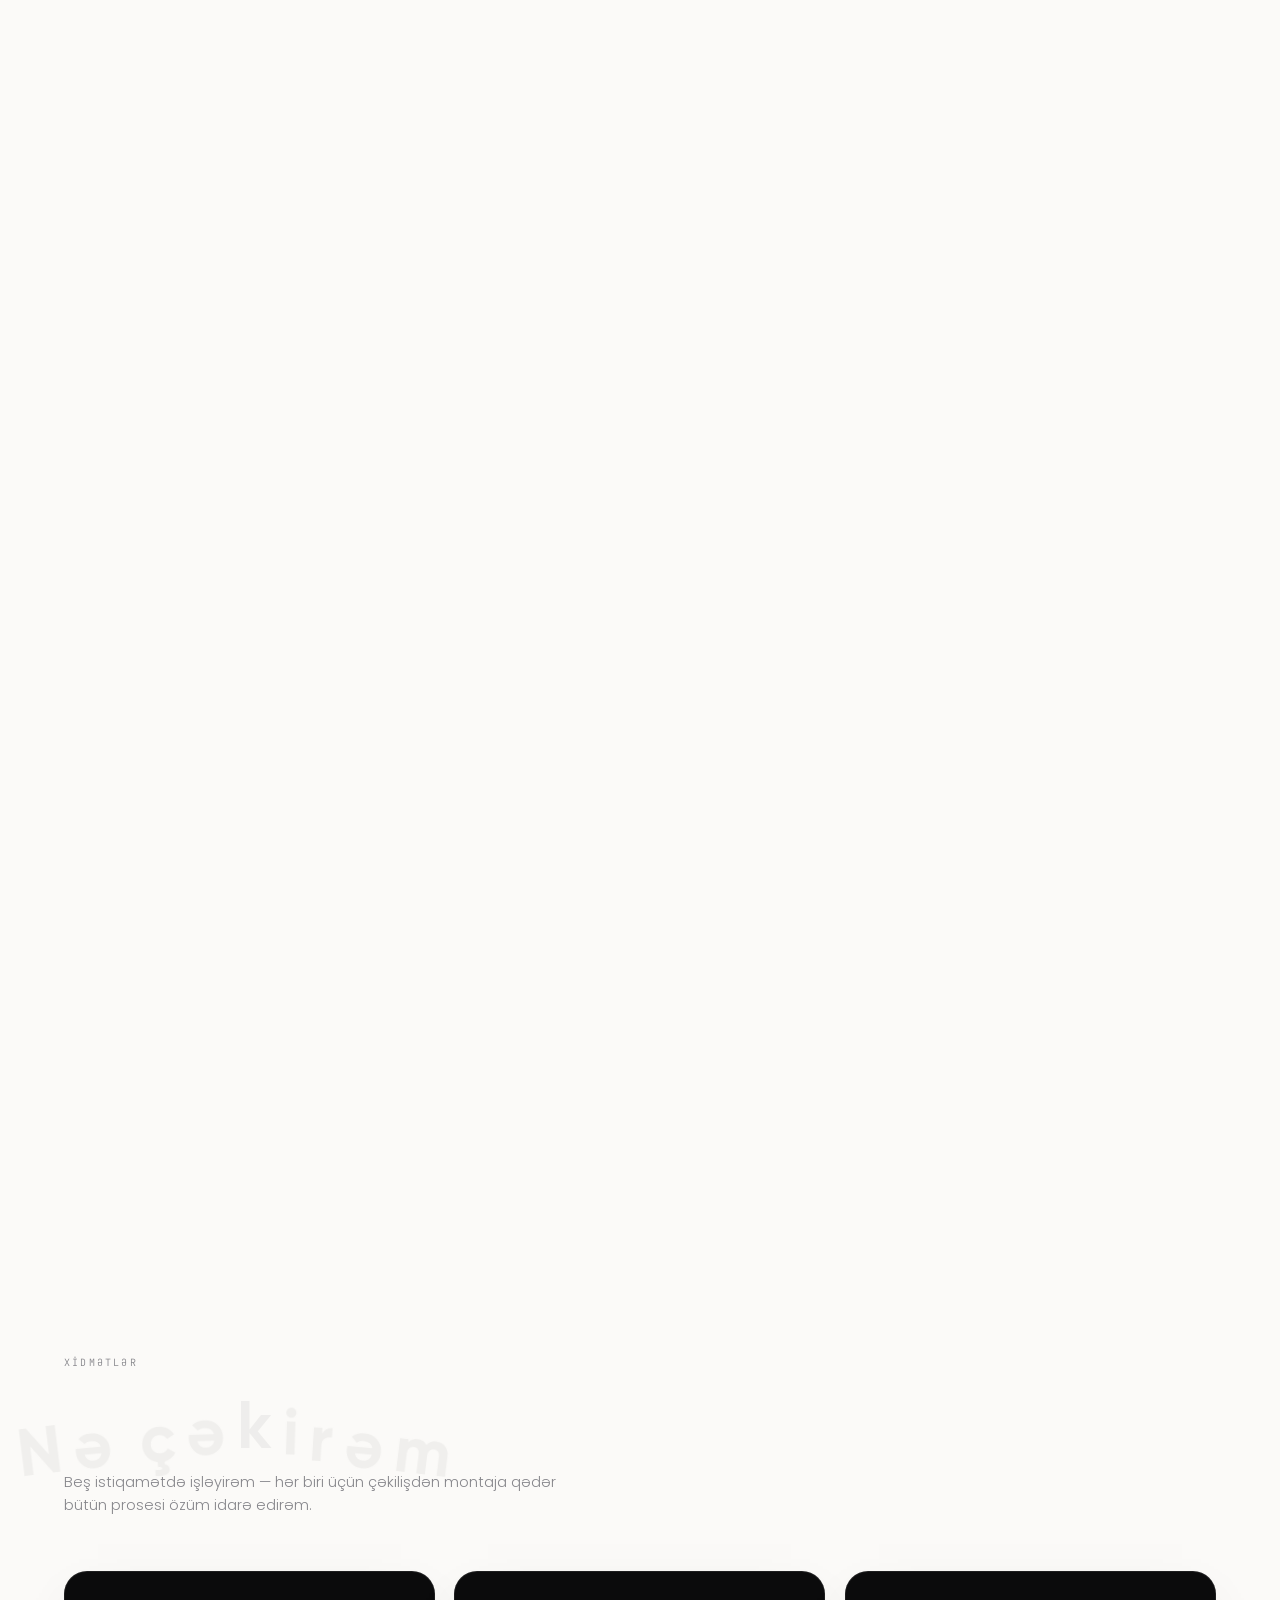
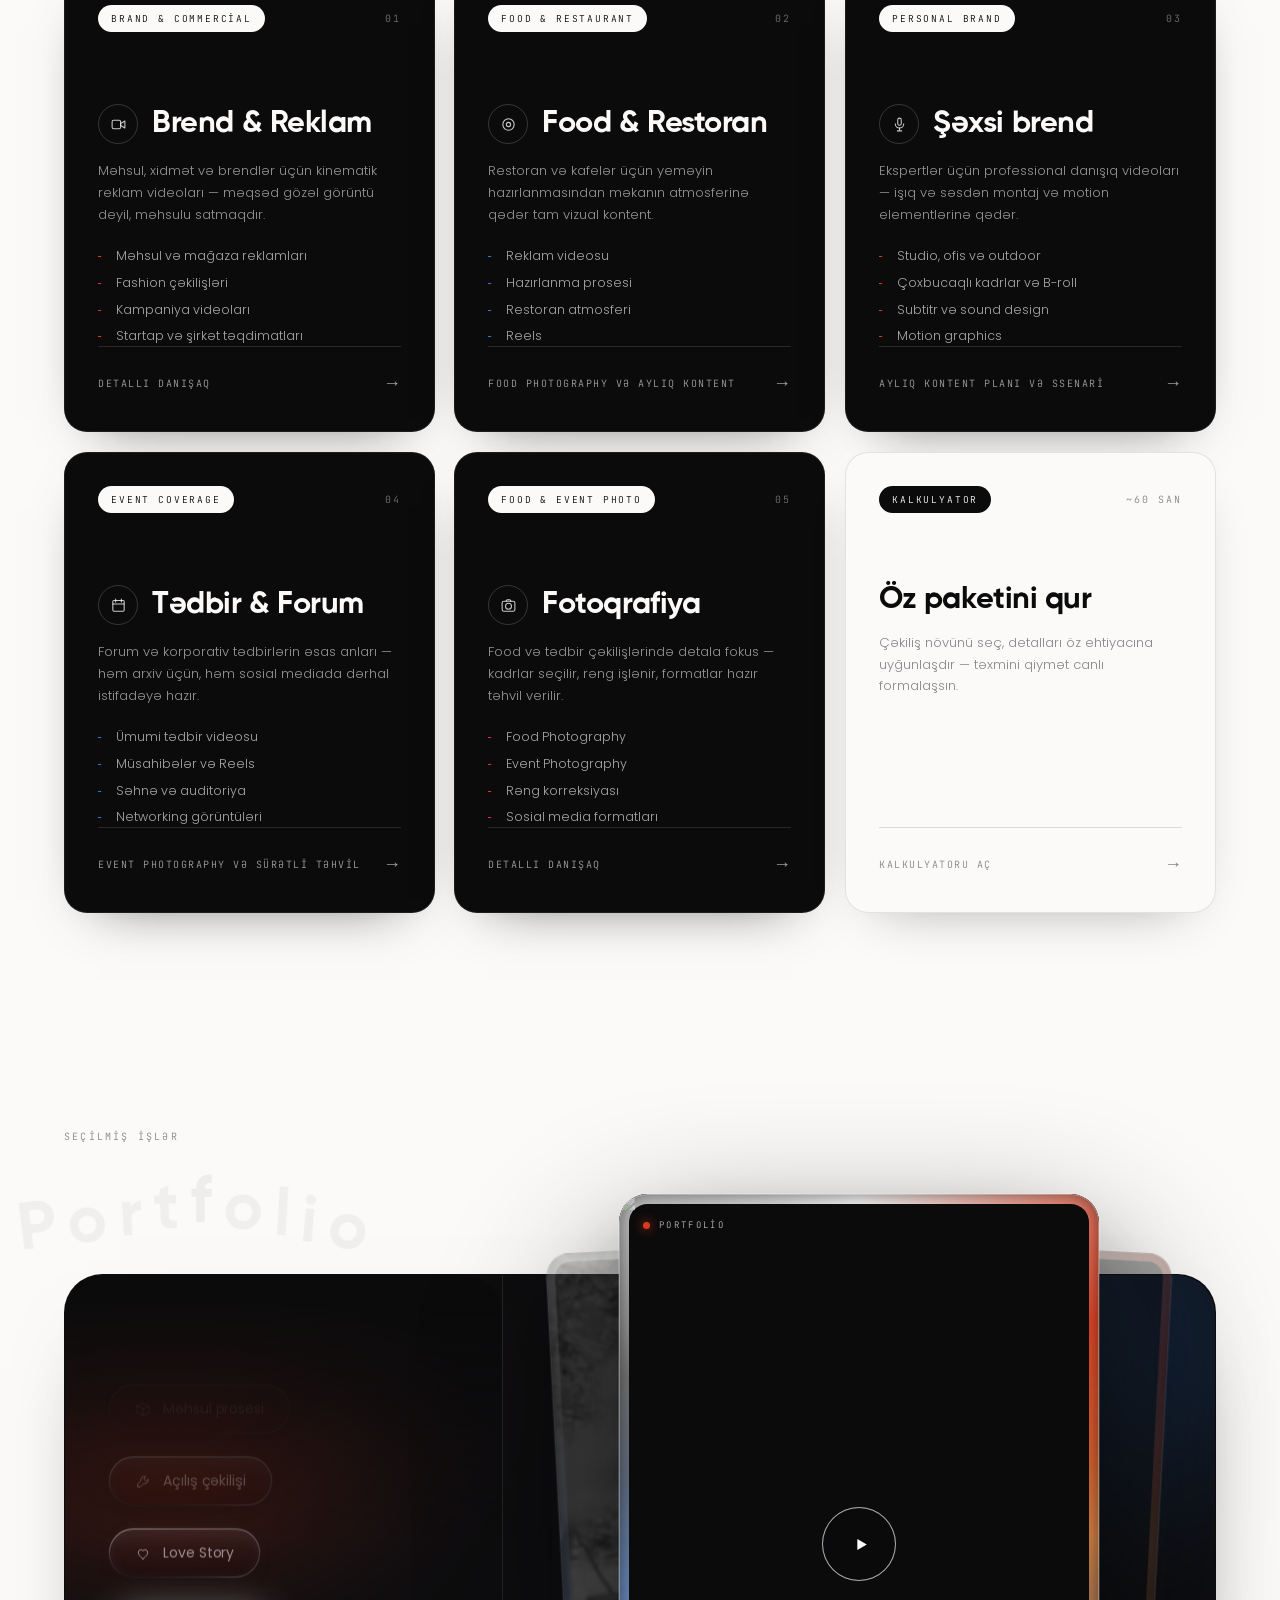
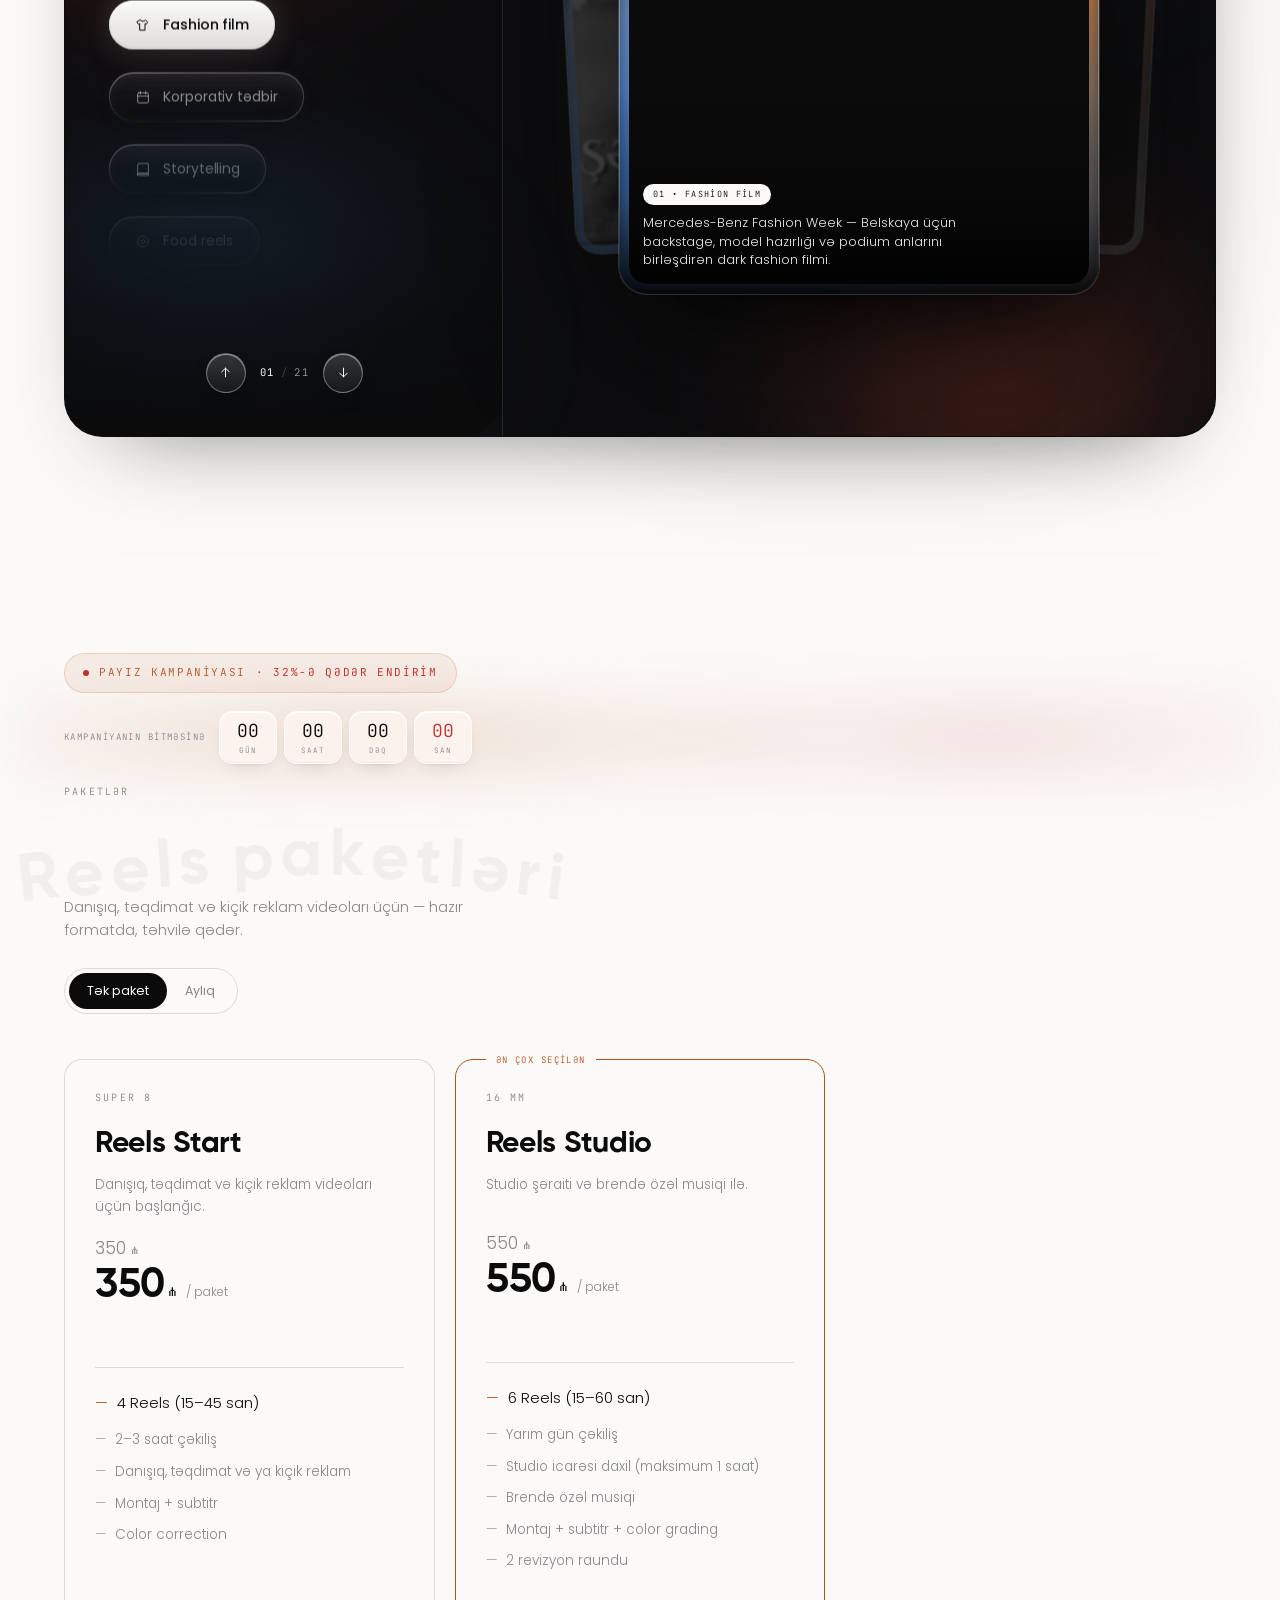
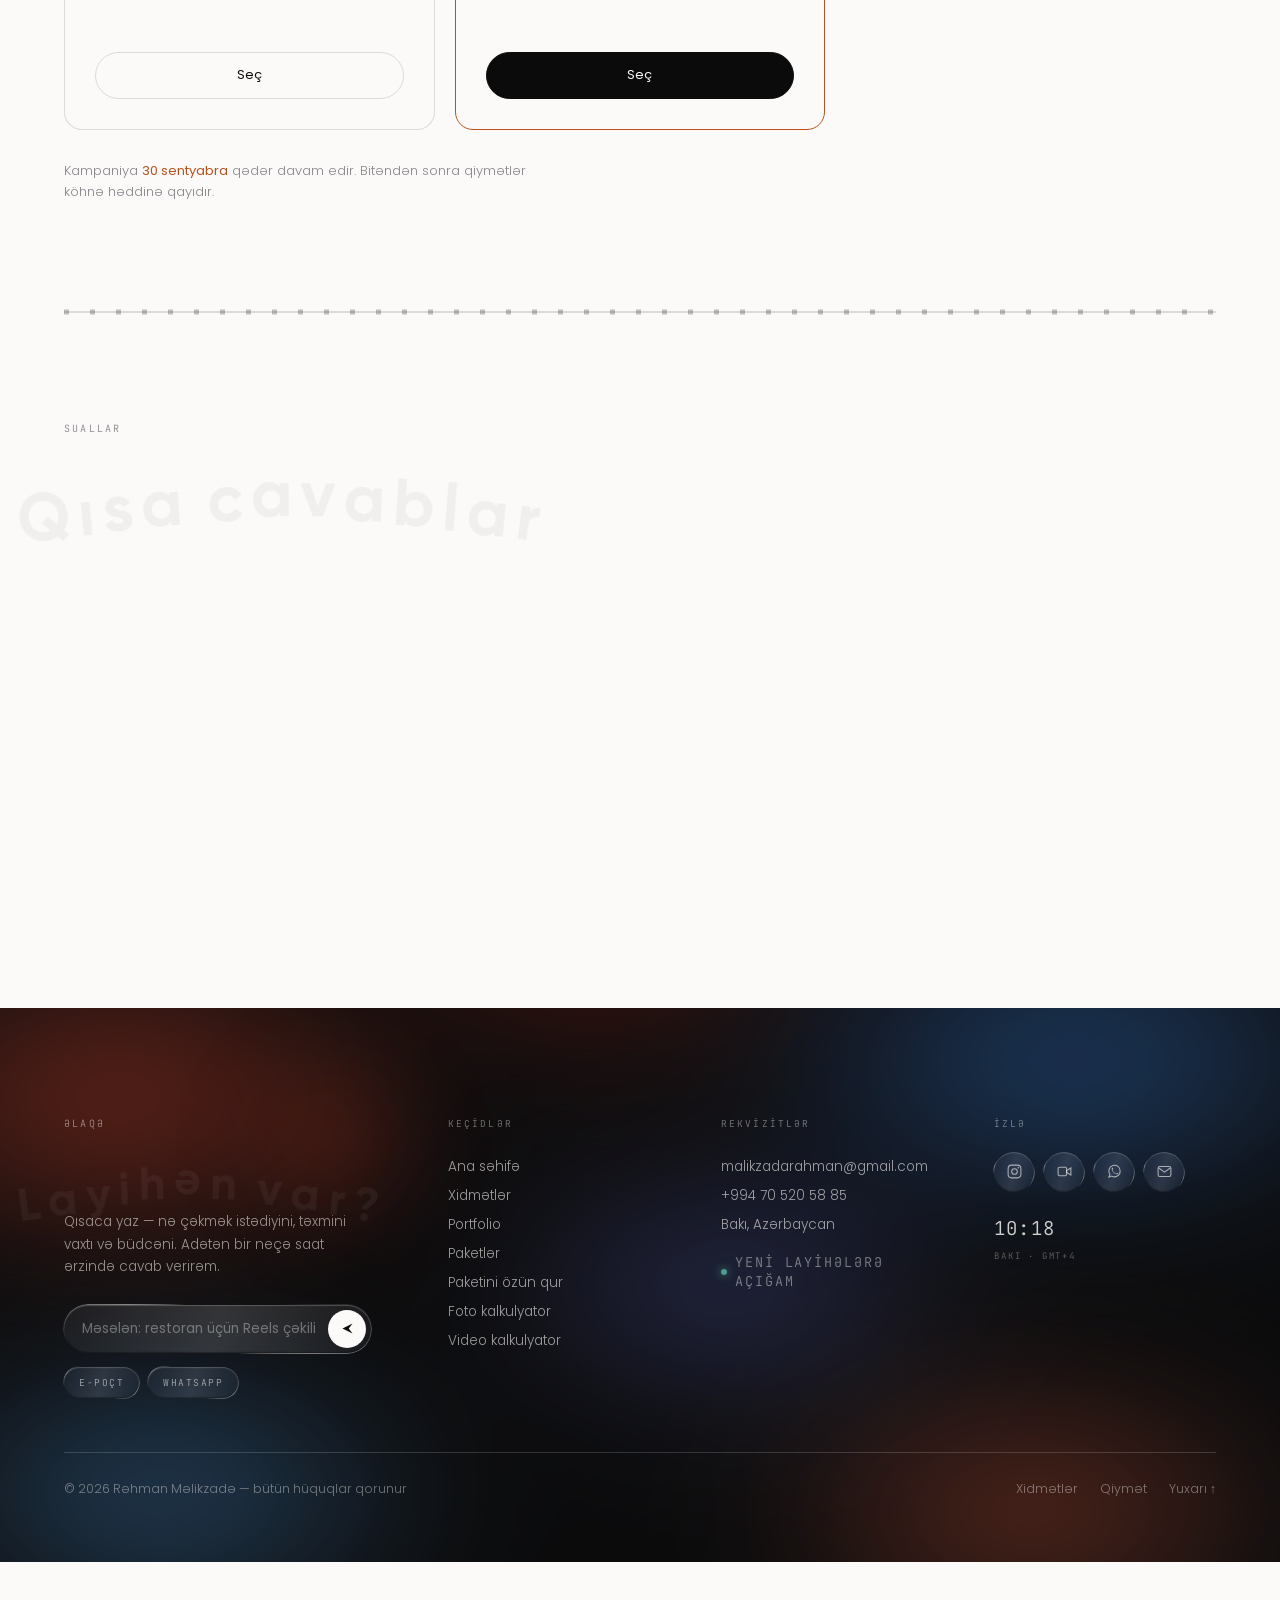
==== commit 4e2cd4fe: "Başlıq şrifti Gilroy oldu; şrift ayrıca WOFF2 faylına çıxarıldı Şrift dəyişikliyi: - Boruna -> Gilro" ====
--- a/index.html
+++ b/index.html
@@ -12,6 +12,7 @@
 <meta name="robots" content="index, follow, max-image-preview:large, max-snippet:-1, max-video-preview:-1">
 <link rel="canonical" href="https://rahmanmalikzade.com/">
 <link rel="icon" href="/favicon.ico" sizes="32x32">
+<link rel="preload" href="/fonts/gilroy-bold.woff2" as="font" type="font/woff2" crossorigin>
 <link rel="apple-touch-icon" href="/apple-touch-icon.png">
 <link rel="manifest" href="/site.webmanifest">
 <meta name="theme-color" content="#fbfaf8">
@@ -460,7 +461,7 @@
 </script>
 
 <style>
-@font-face{font-family:'Boruna';src:url([data-uri]) format('opentype');font-weight:400;font-style:normal;font-display:swap}
+@font-face{font-family:'Gilroy';src:url(/fonts/gilroy-bold.woff2) format('woff2');font-weight:100 900;font-style:normal;font-display:swap}
 /* ============================================================
    MİNİMAL / KİNEMATİK — az söz, çox hava
    ============================================================ */
@@ -472,7 +473,7 @@
   --xett-ag:rgba(251,250,248,.16);
   --rec:#d93a1e;
 
-  --dsp:"Latino","Boruna","Poppins",serif;
+  --dsp:"Gilroy","Poppins",sans-serif;
   --metn:"Poppins",-apple-system,BlinkMacSystemFont,"Segoe UI",Roboto,sans-serif;
   --mono:"JetBrains Mono",ui-monospace,Menlo,monospace;
 
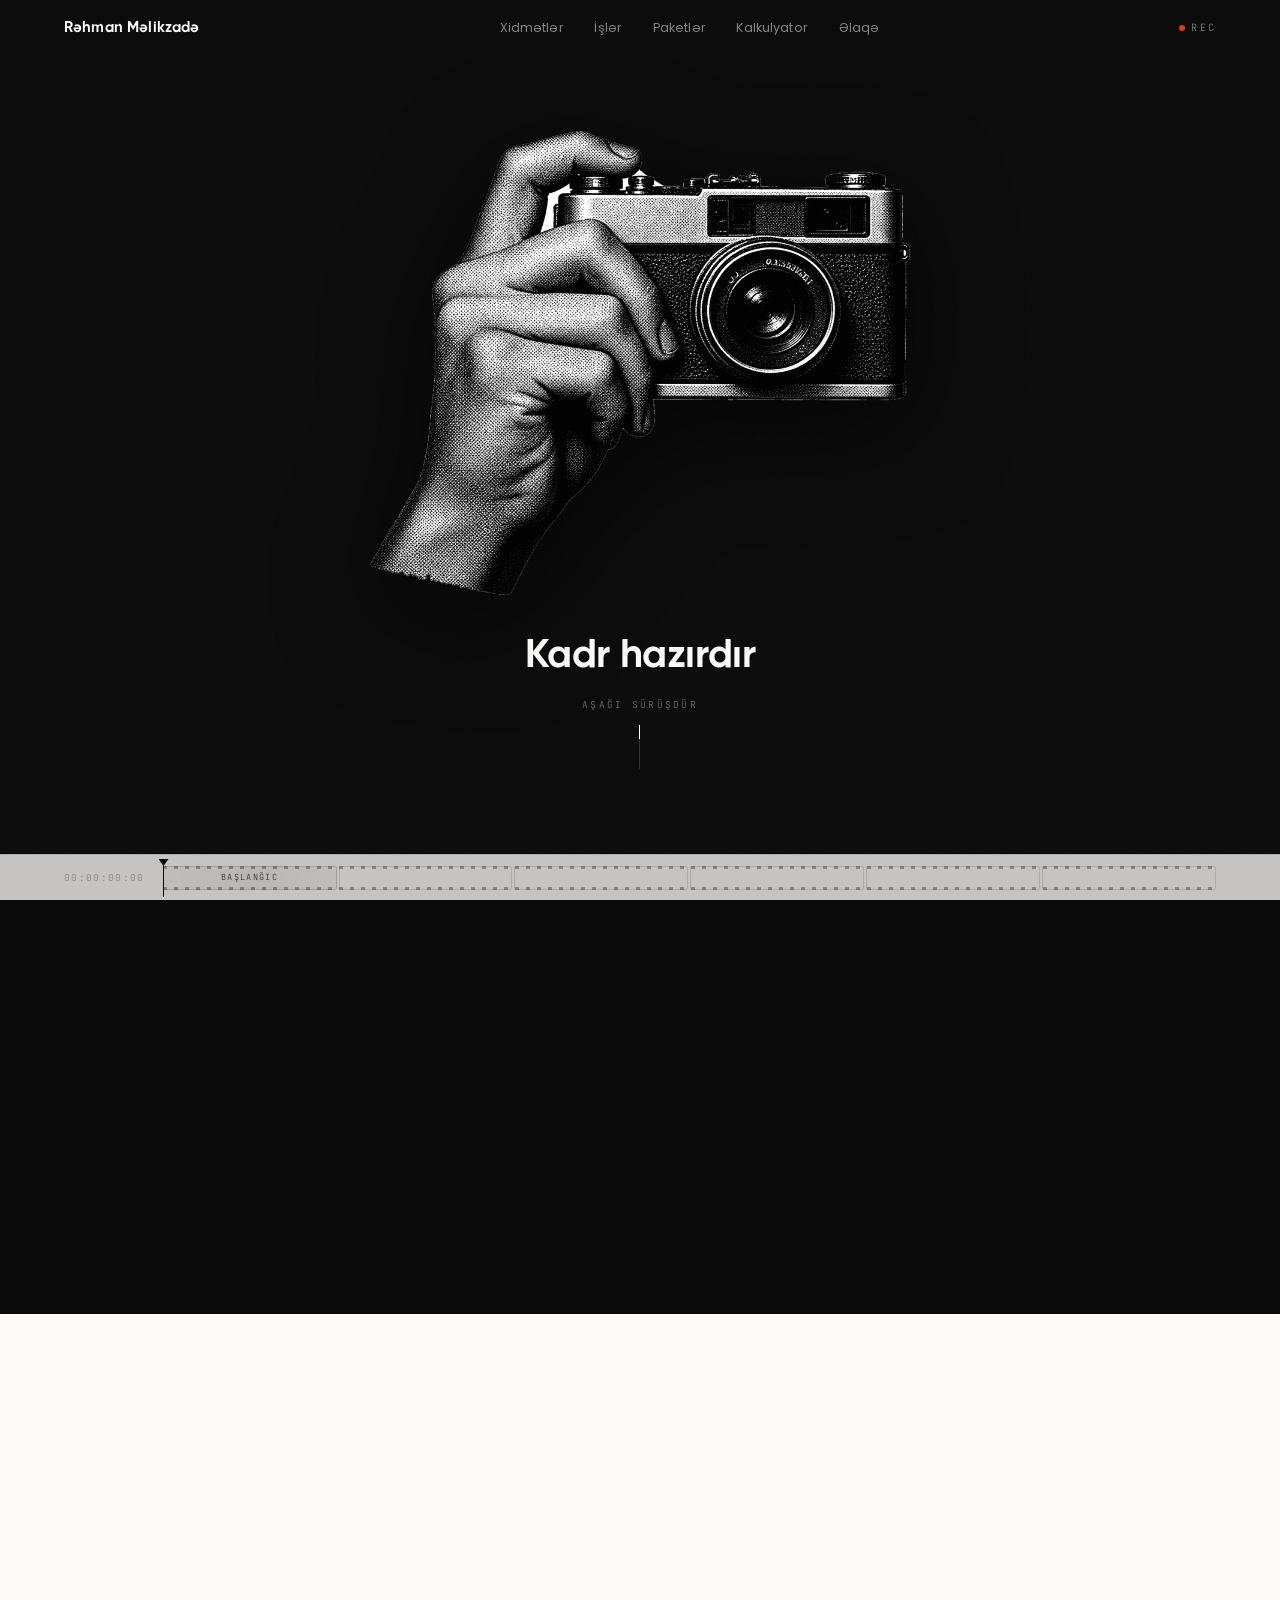
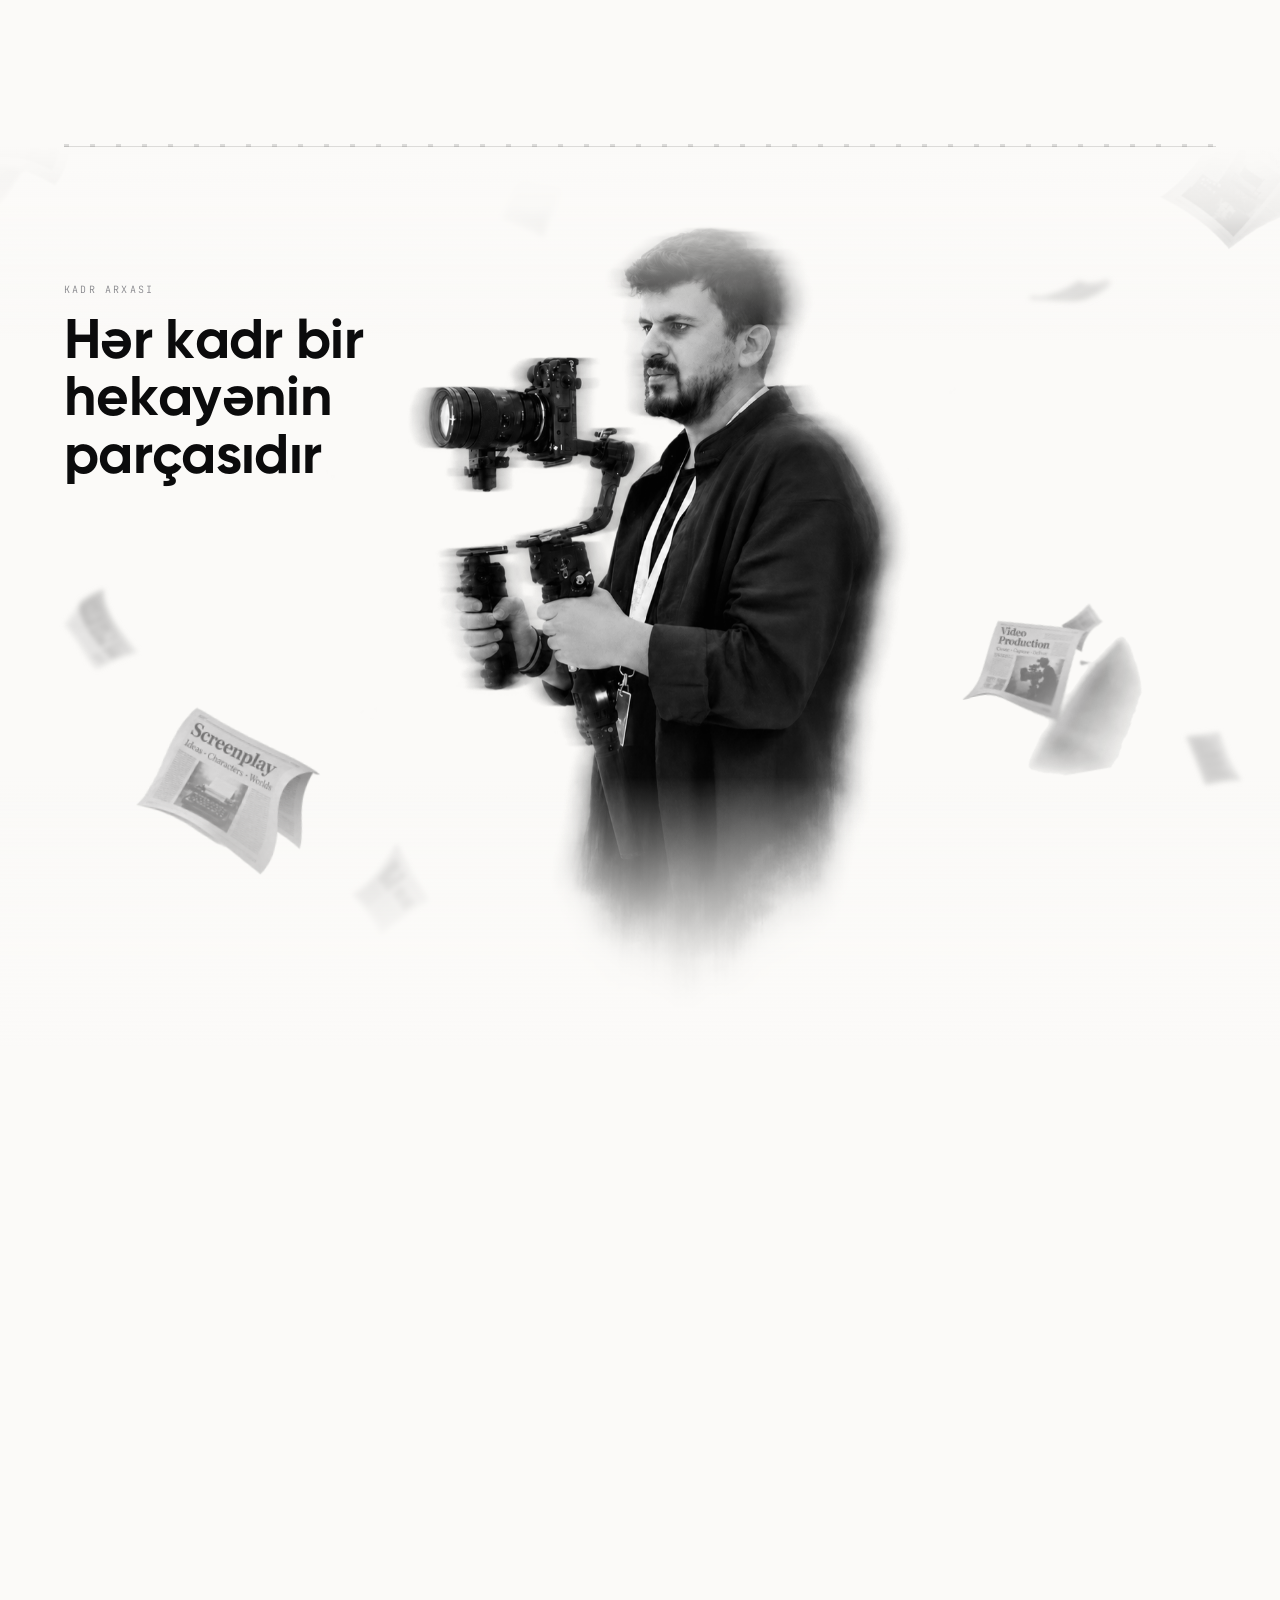
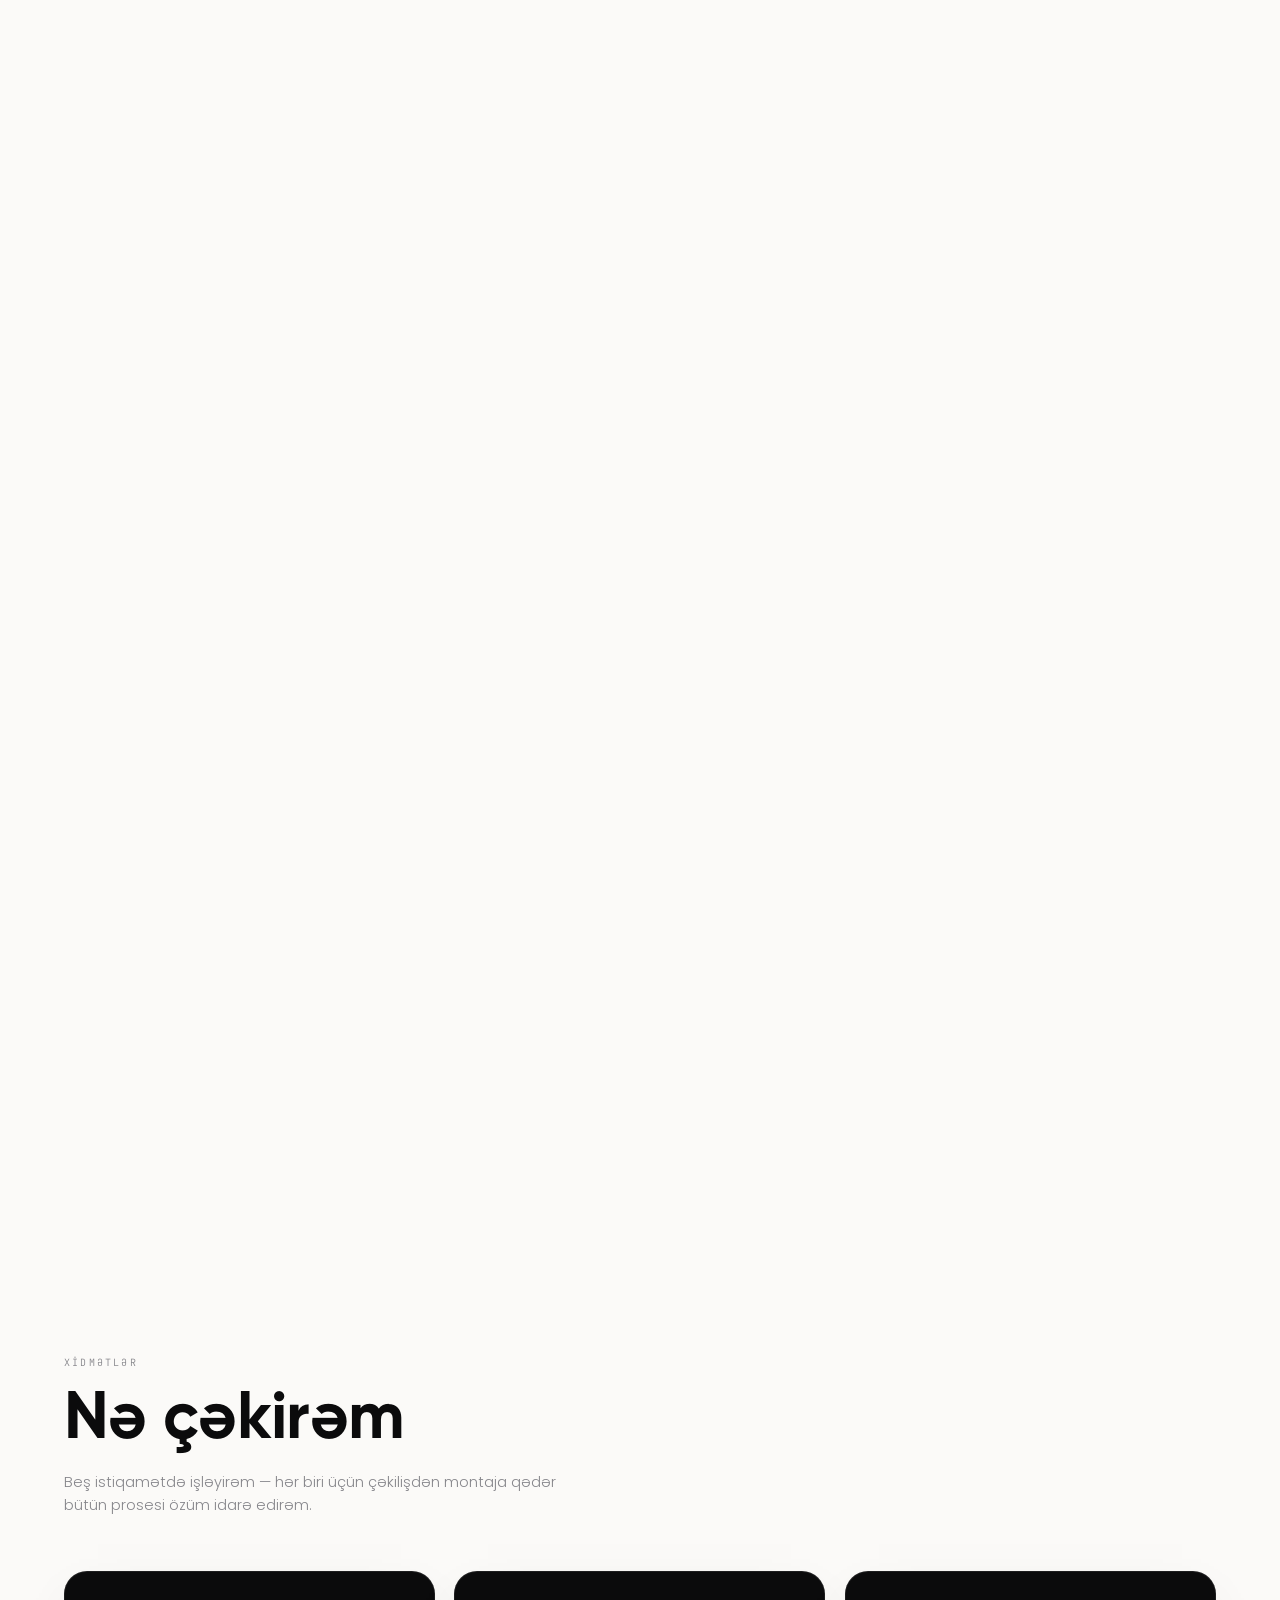
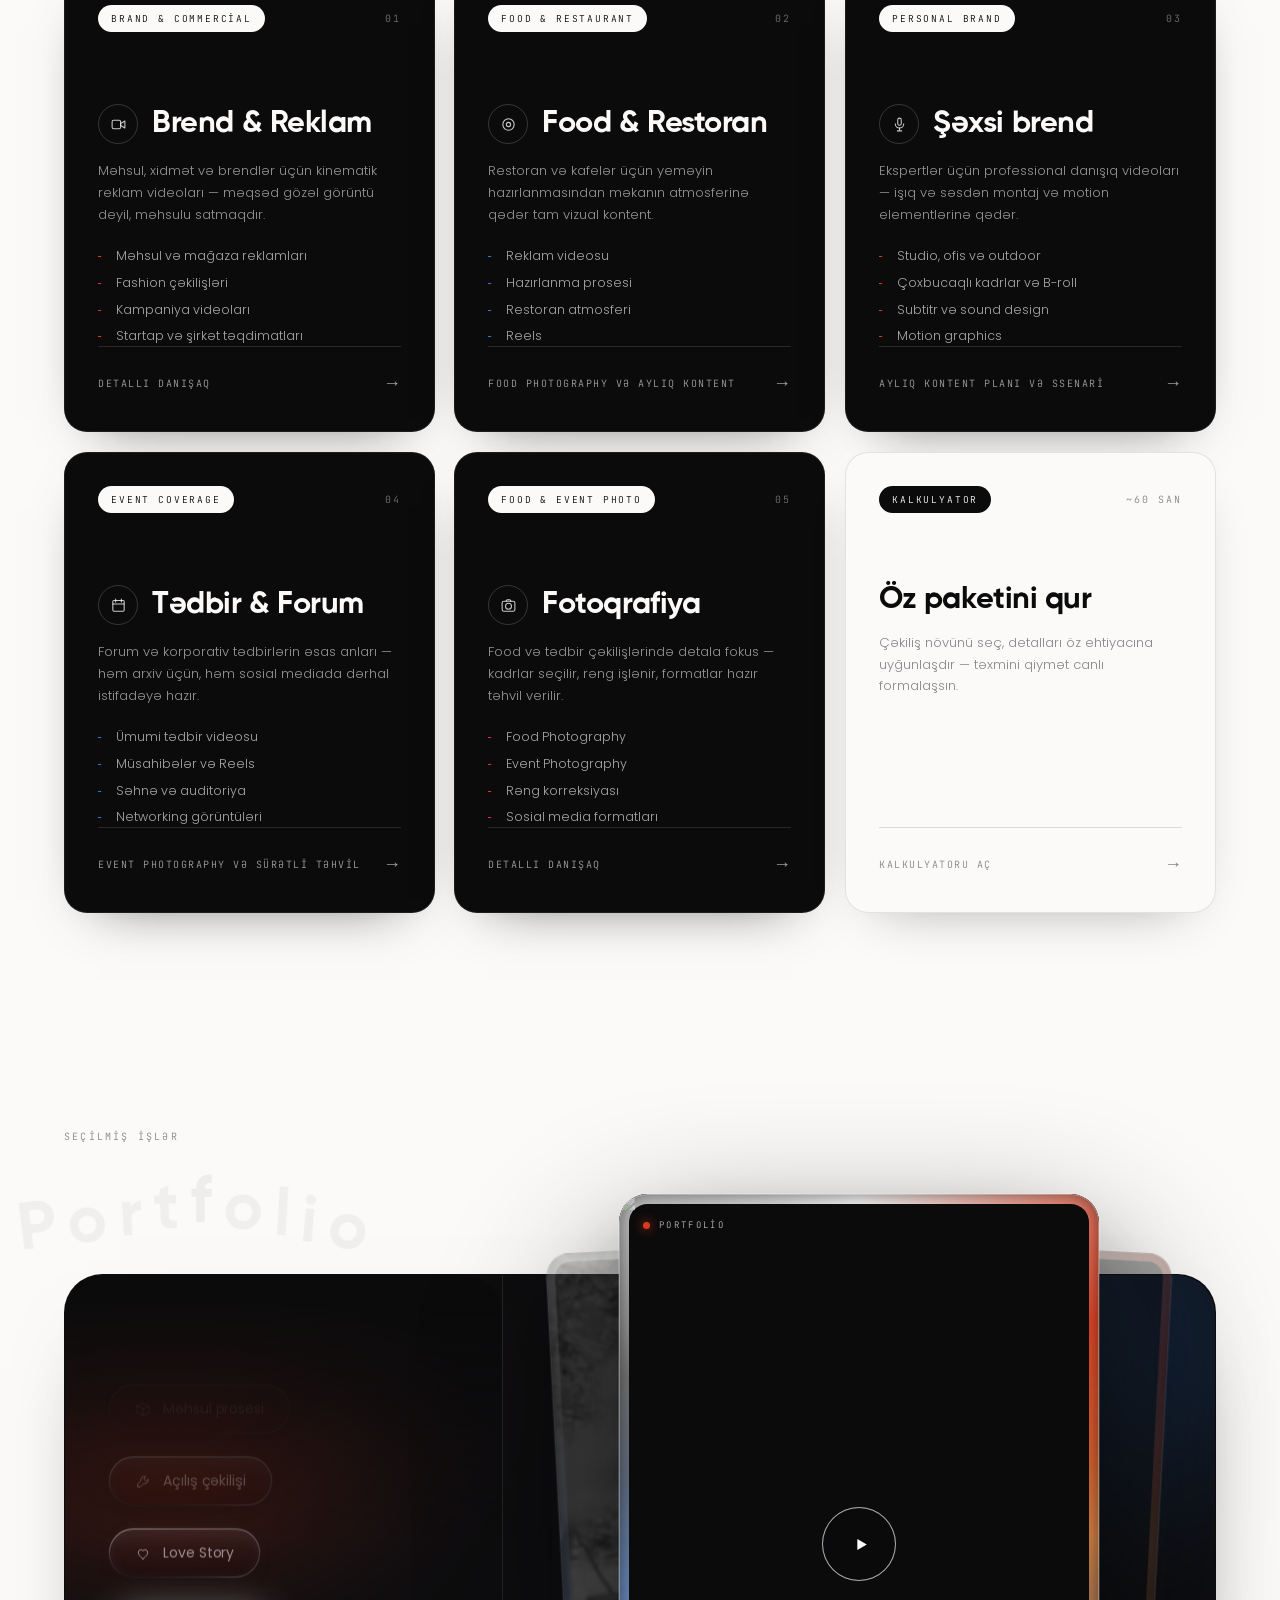
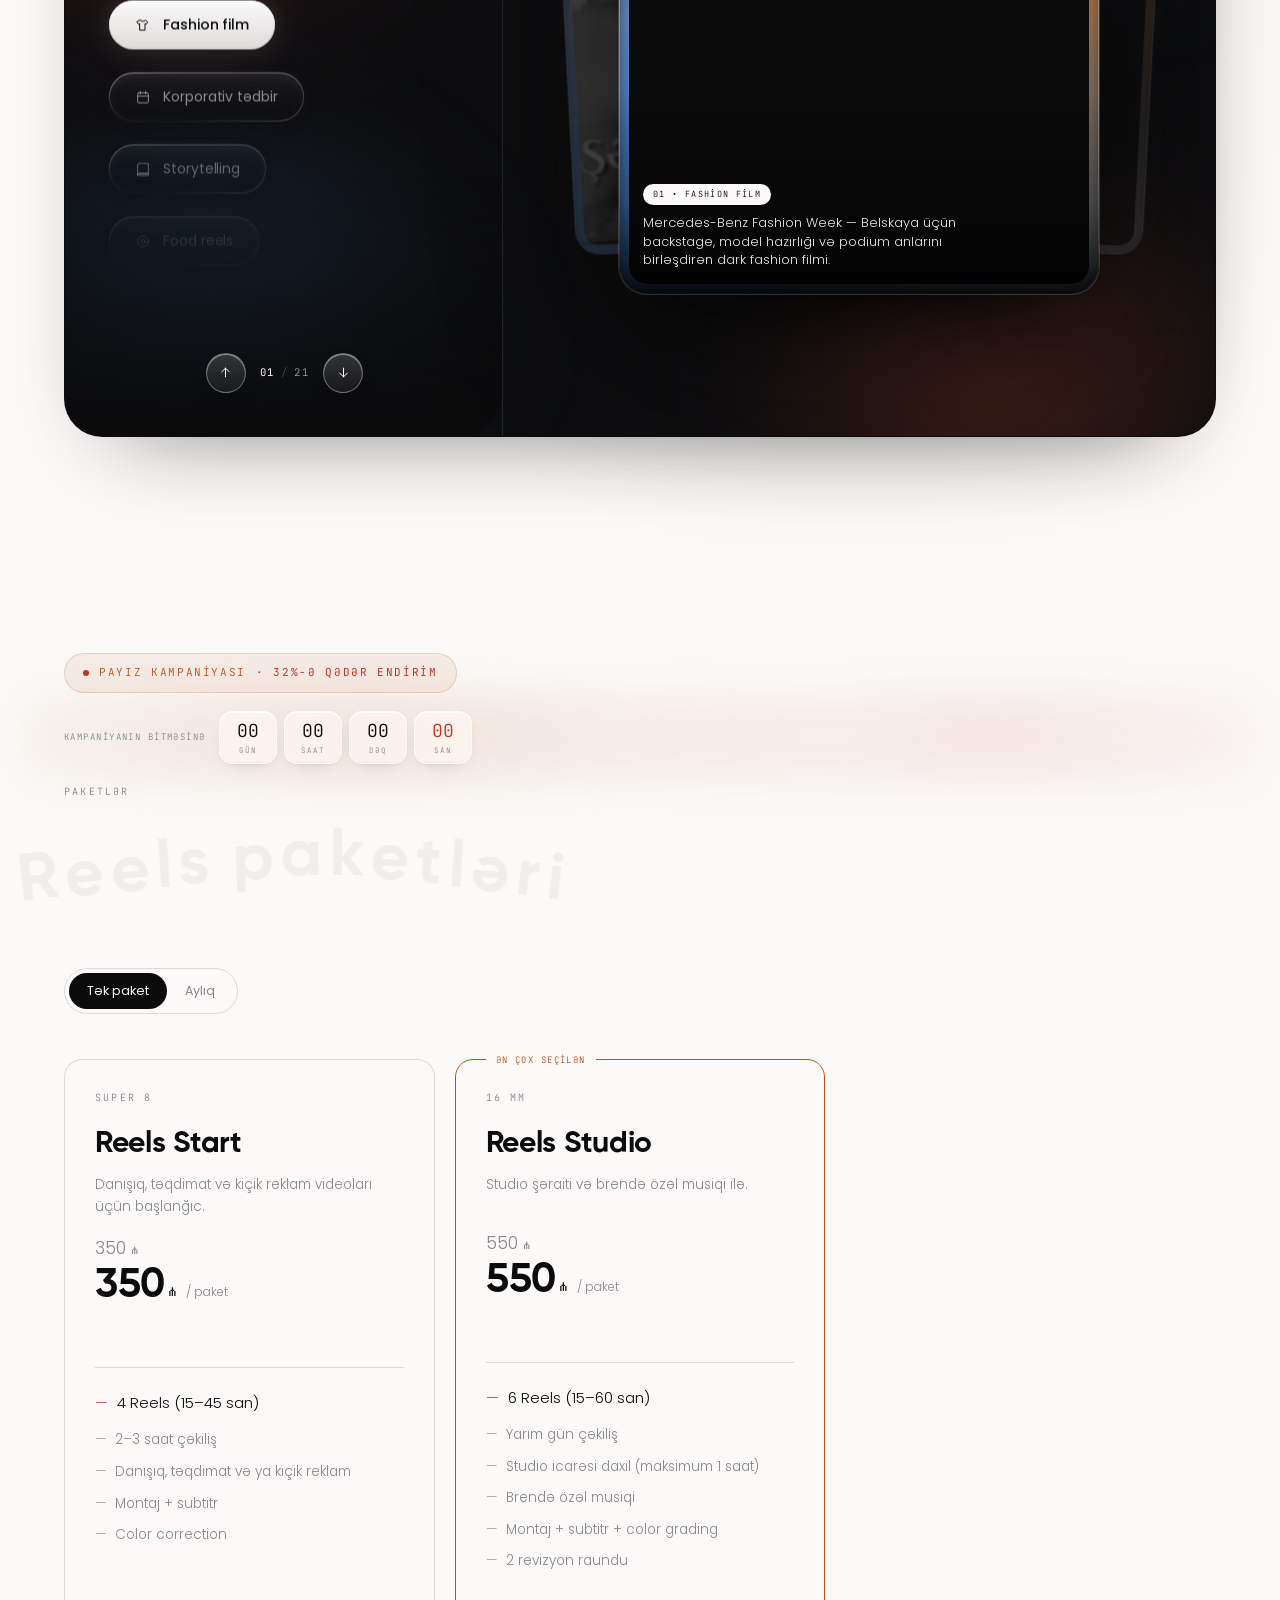
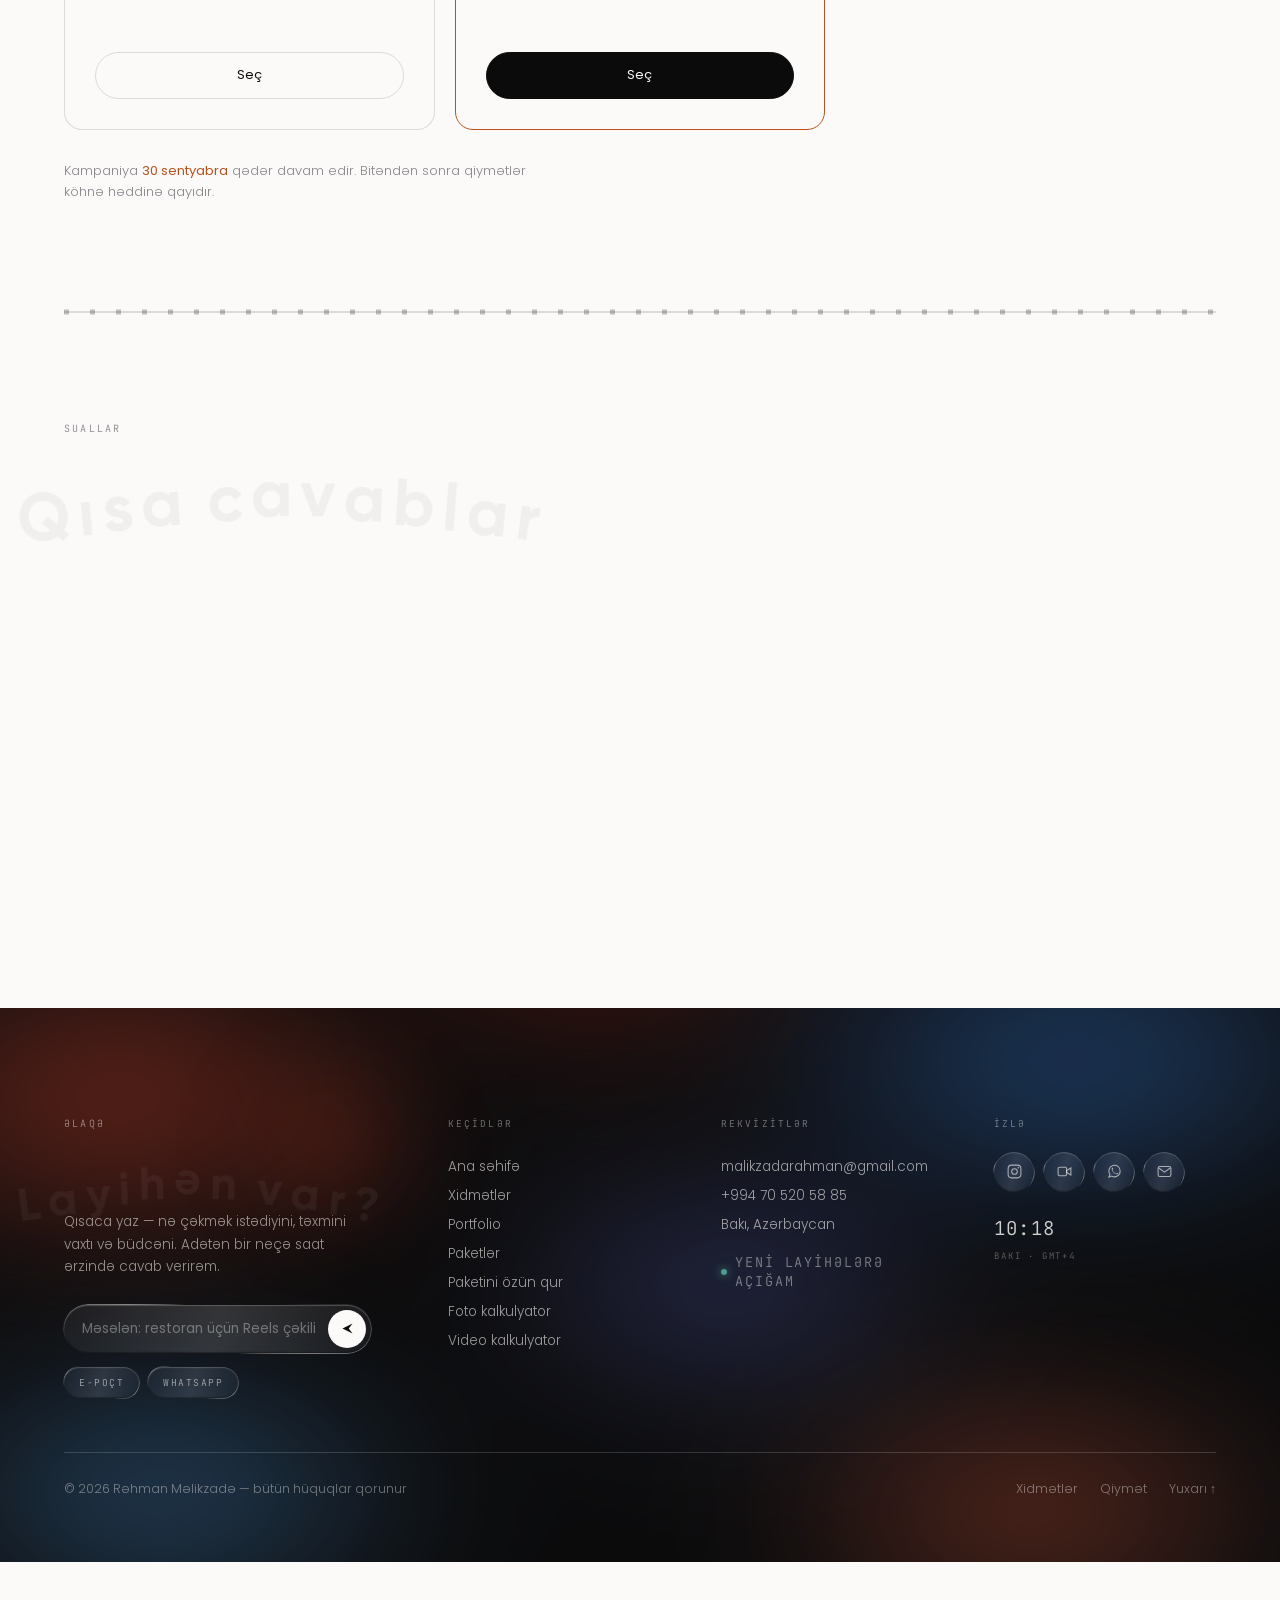
==== commit ed19ff1d: "favicon.ico həqiqətən çoxölçülü oldu Əvvəlki commit-də niyyət 16px-də tək 'R' saxlamaq idi, amma Pil" ====
--- a/index.html
+++ b/index.html
@@ -11,7 +11,7 @@
 <meta name="author" content="Rahman Malikzadə">
 <meta name="robots" content="index, follow, max-image-preview:large, max-snippet:-1, max-video-preview:-1">
 <link rel="canonical" href="https://rahmanmalikzade.com/">
-<link rel="icon" href="/favicon.ico" sizes="32x32">
+<link rel="icon" href="/favicon.ico" sizes="16x16 32x32 48x48">
 <link rel="preload" href="/fonts/gilroy-bold.woff2" as="font" type="font/woff2" crossorigin>
 <link rel="apple-touch-icon" href="/apple-touch-icon.png">
 <link rel="manifest" href="/site.webmanifest">
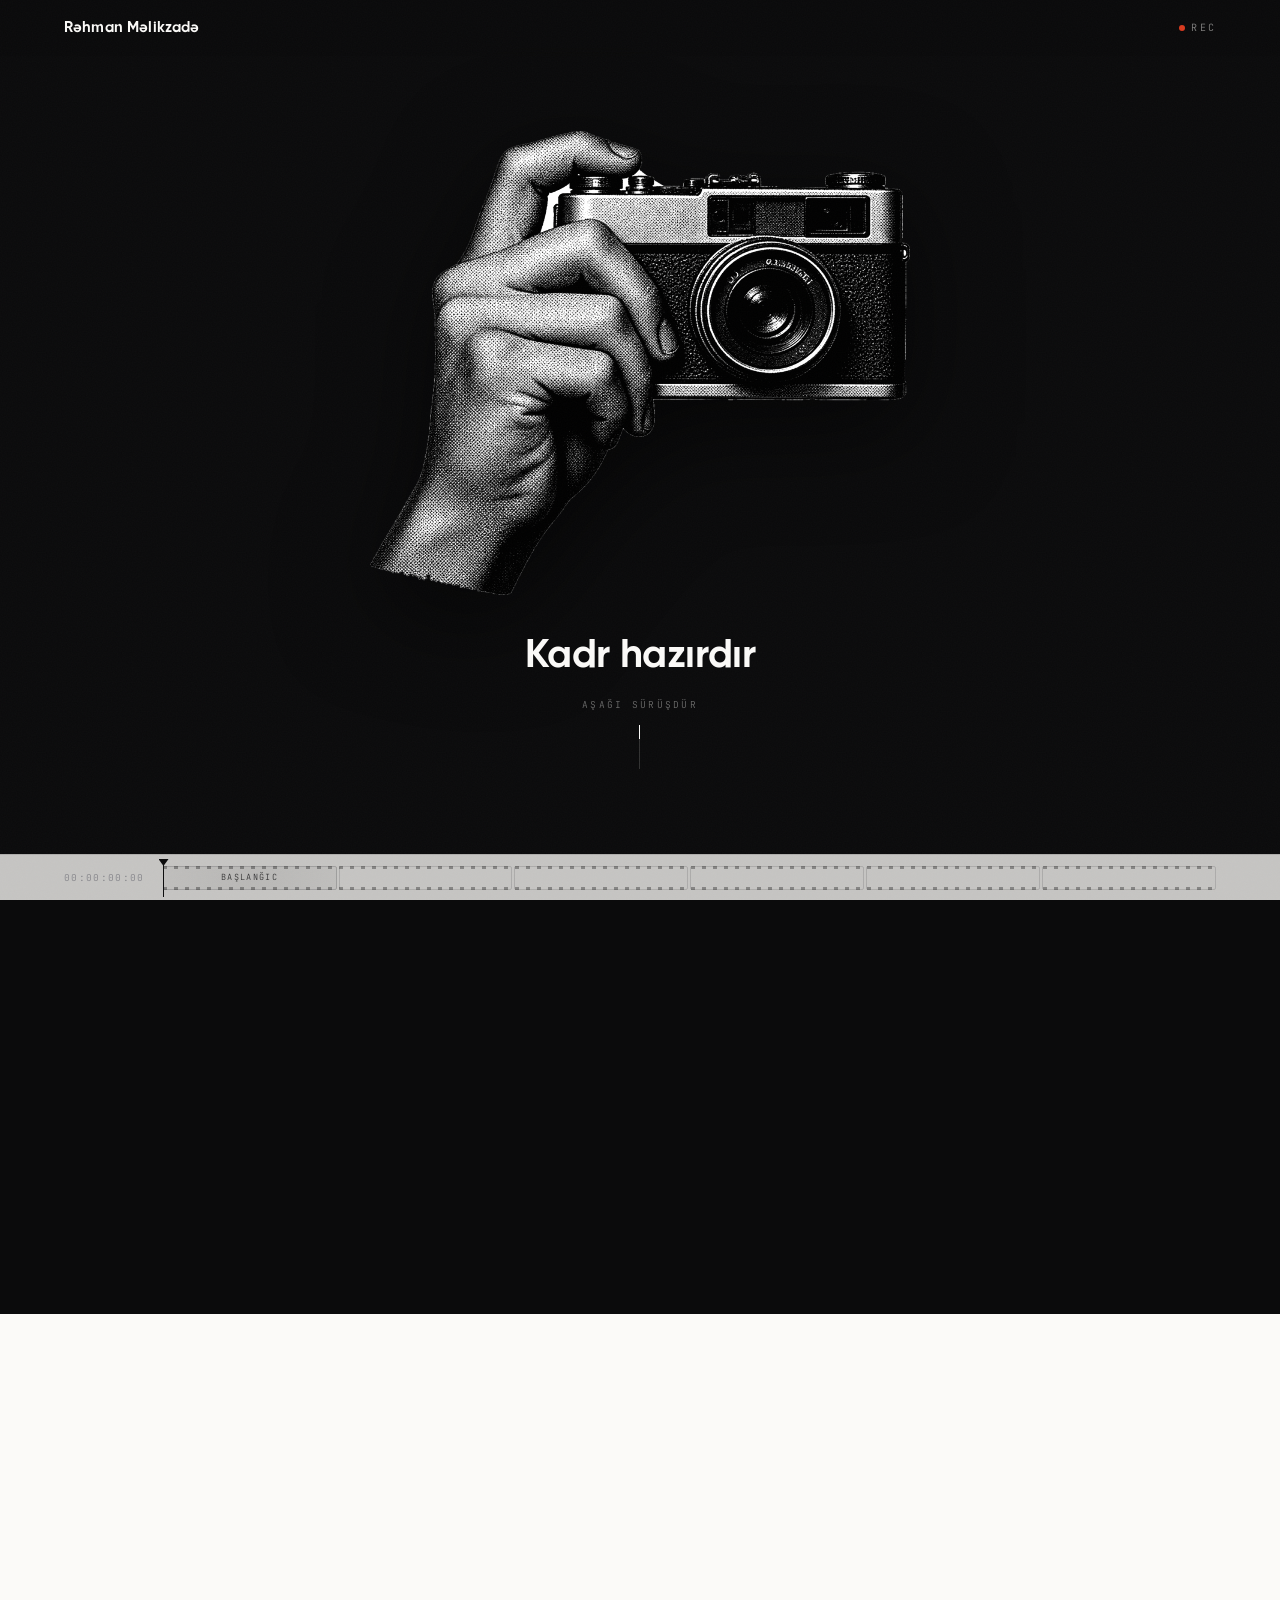
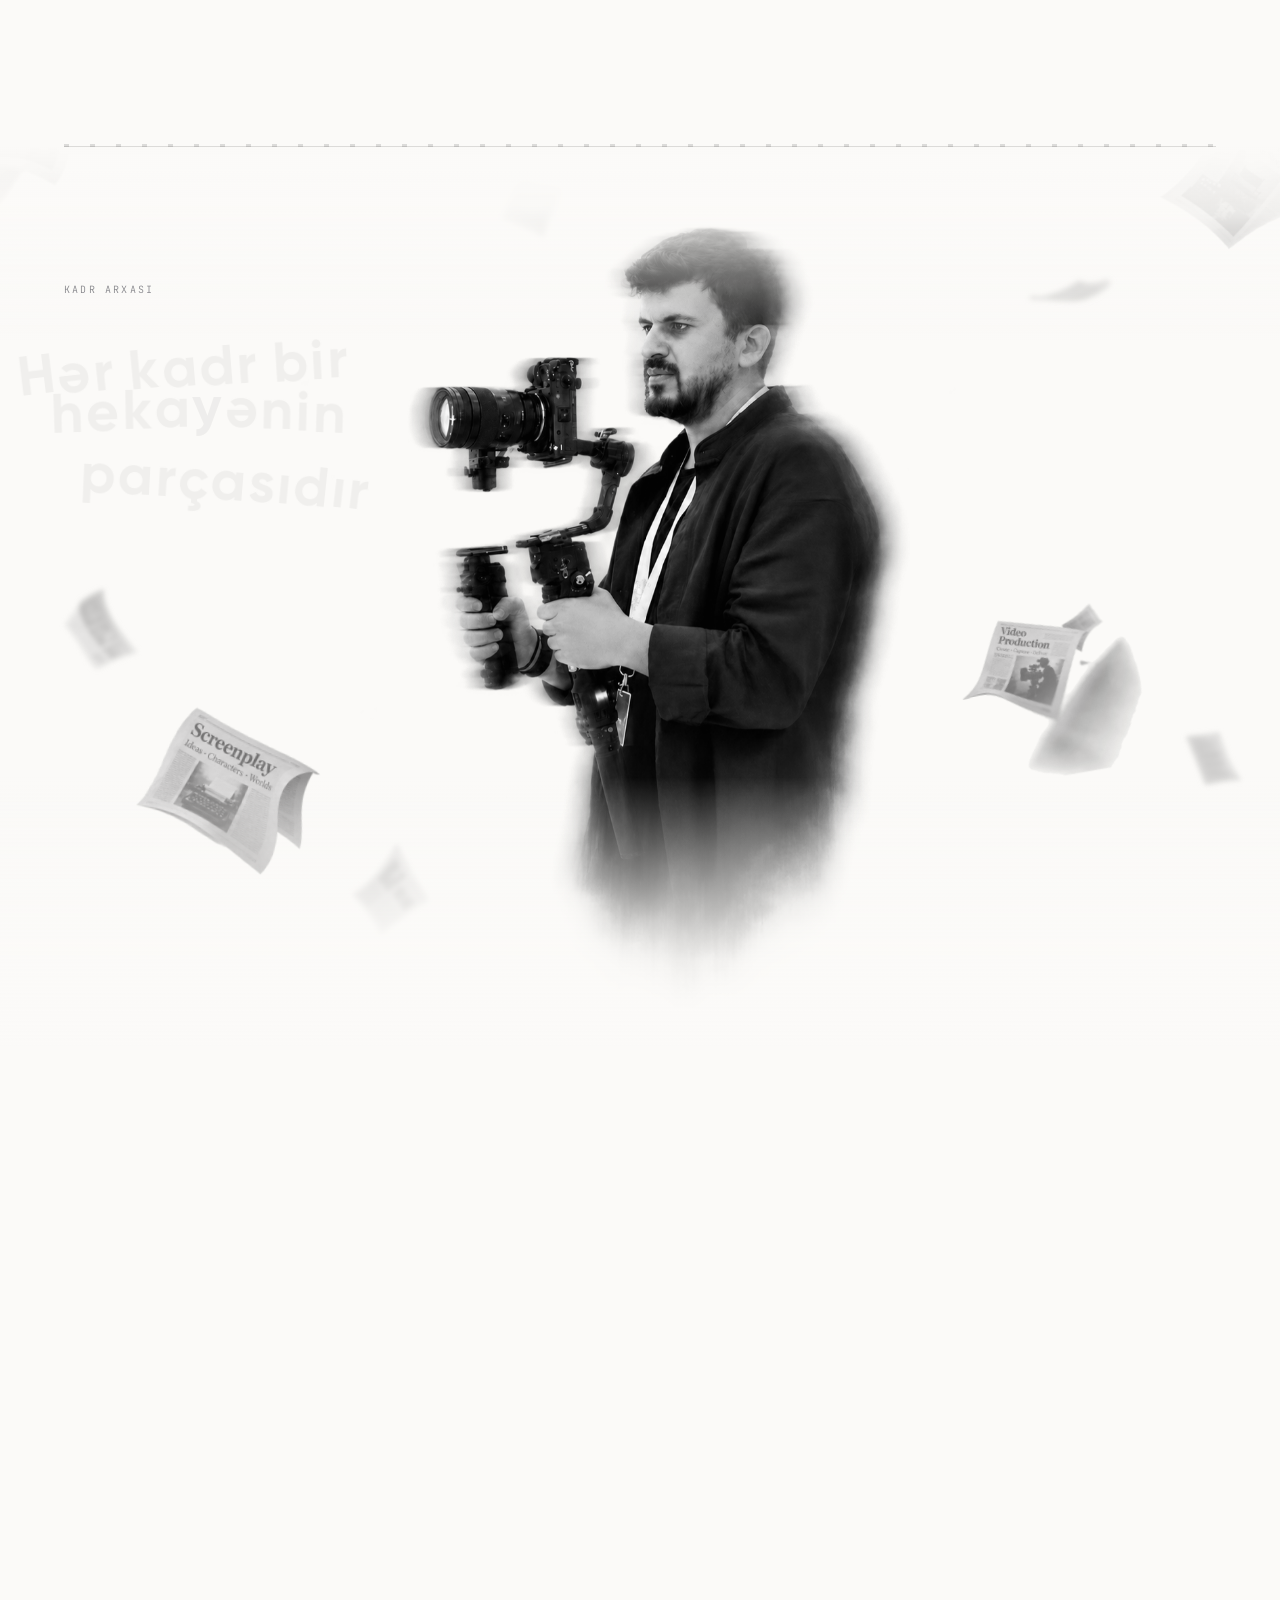
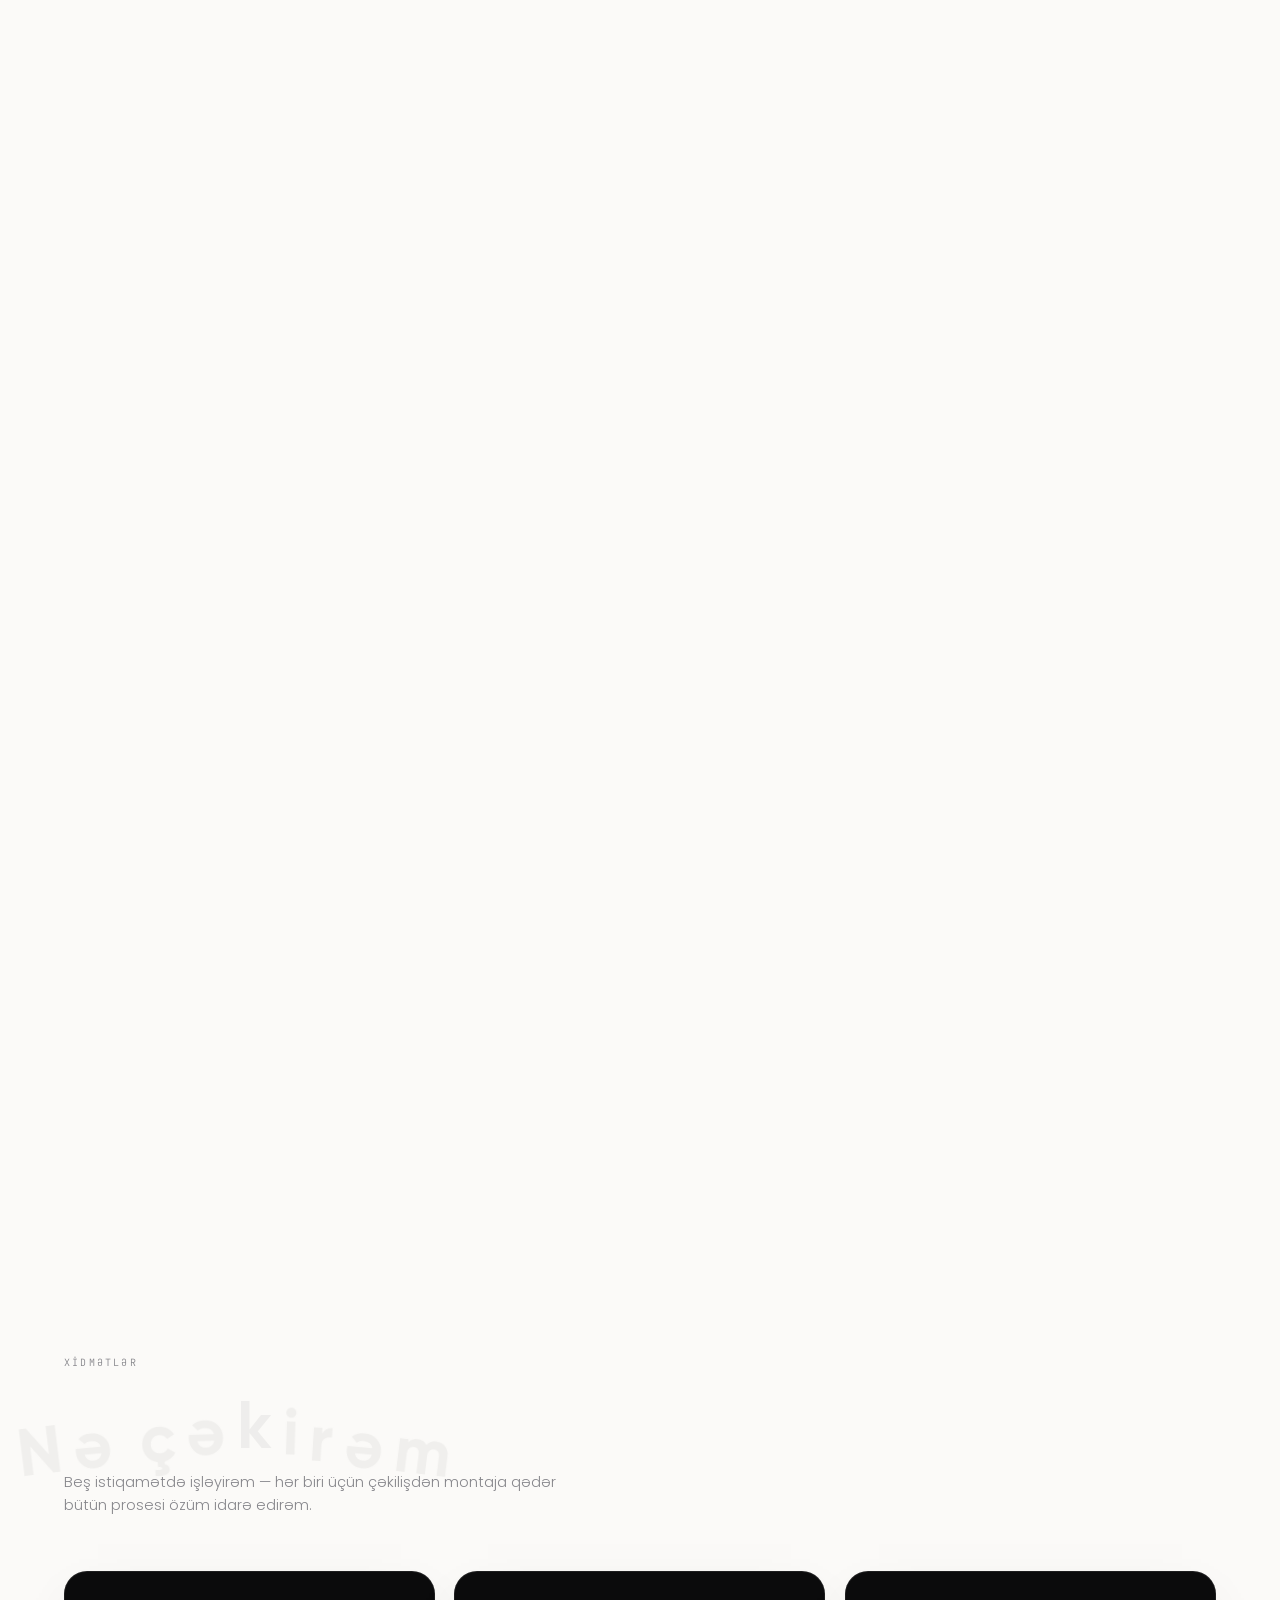
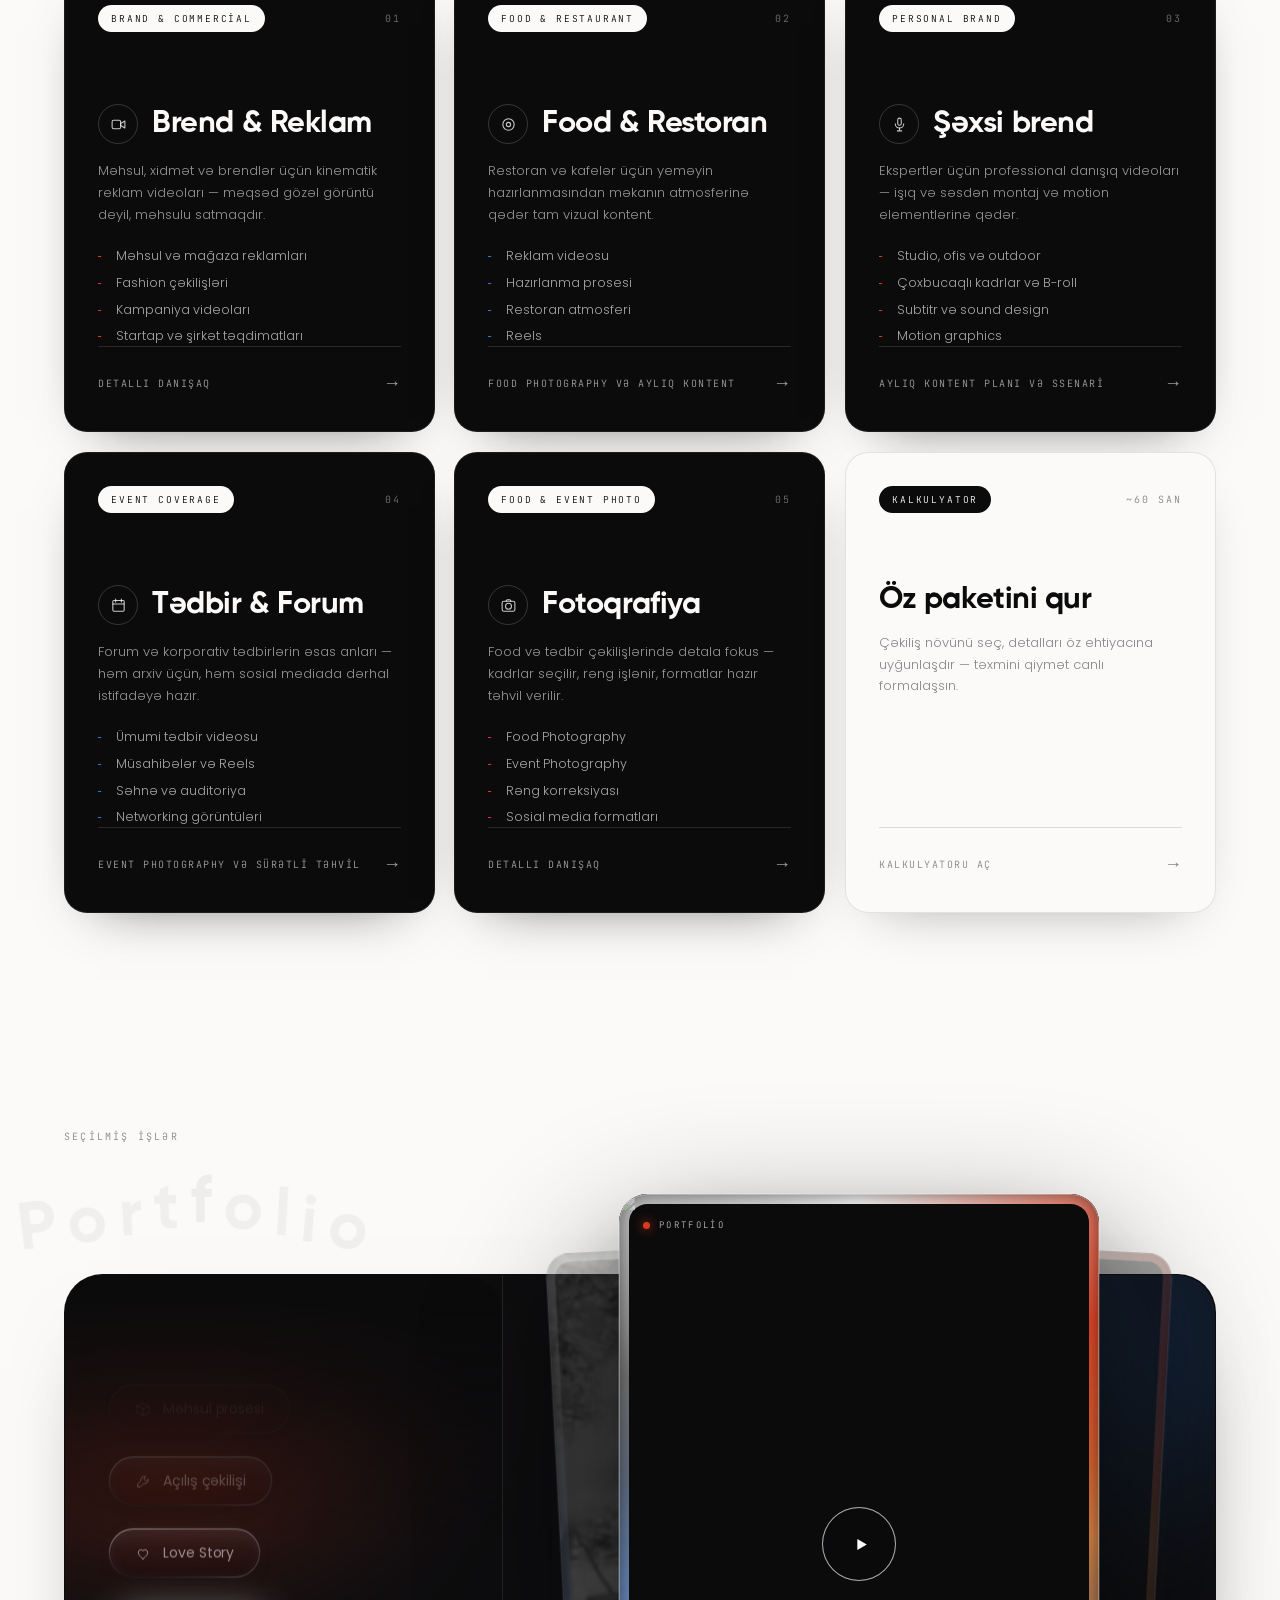
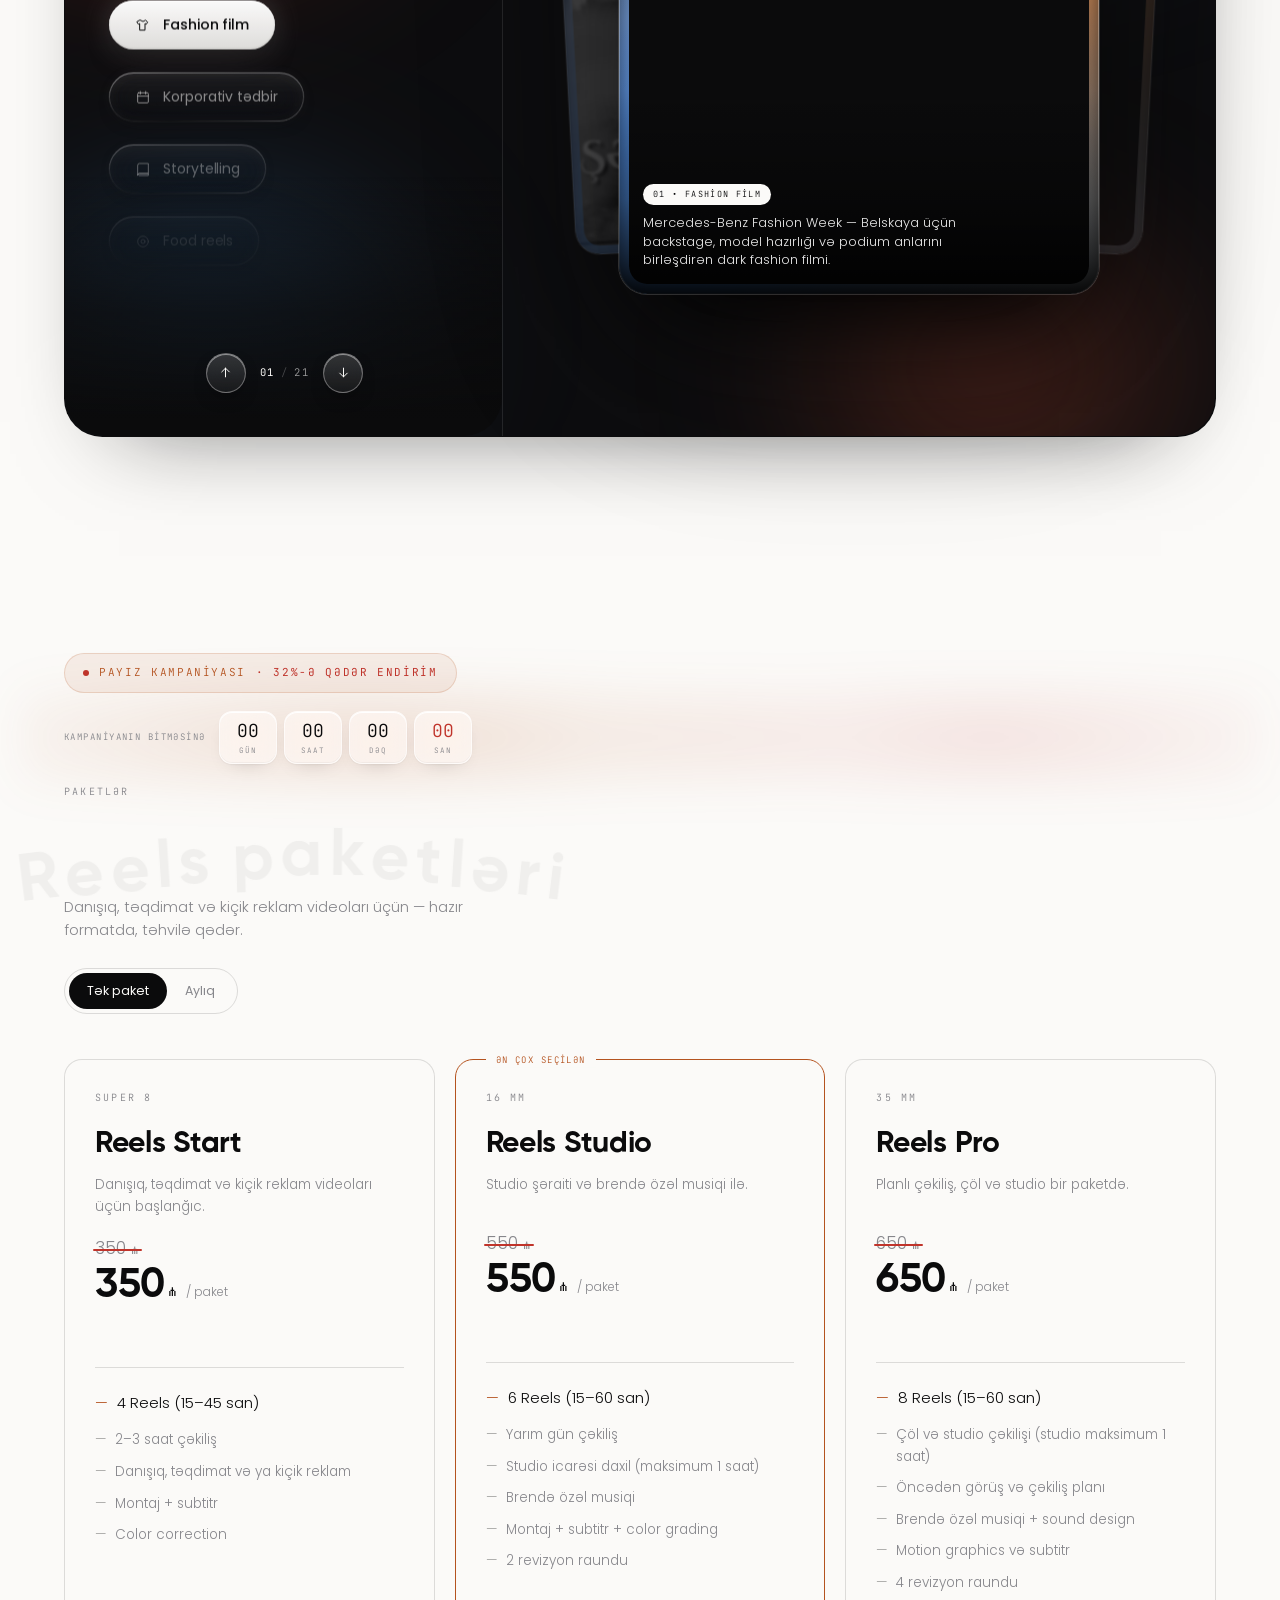
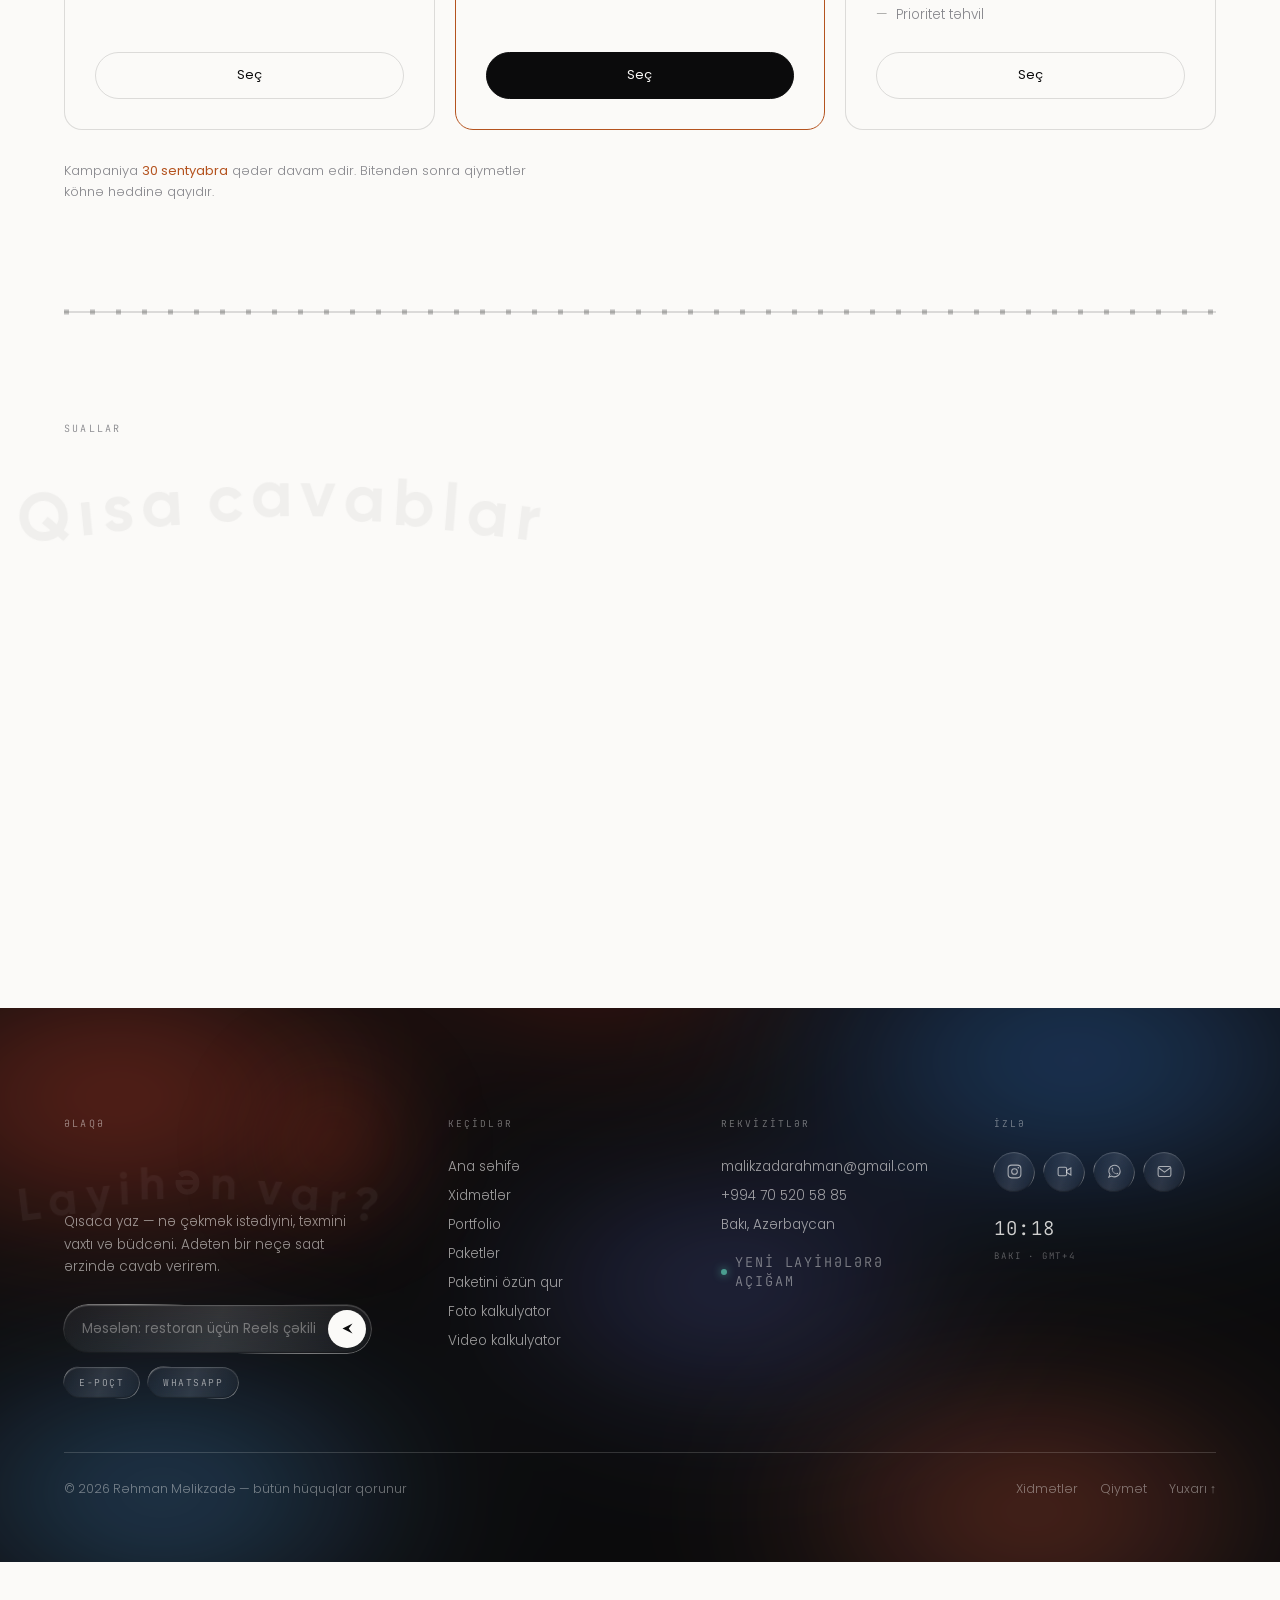
==== commit 9280641f: "Mobil: açılışdan sonrakı boş ağ ekran düzəldildi Telefonda flaşdan sonra hero mətninə qədər təxminən" ====
--- a/index.html
+++ b/index.html
@@ -2568,6 +2568,10 @@
   /* --- açılış: sabit səhnə + boşluq (fixed iOS-da sticky-dən etibarlıdır) --- */
   .acilis{height:168svh;min-height:168svh;position:relative;z-index:5;background:transparent}
   .acilis-yapisqan{position:fixed;top:0;left:0;right:0;height:100svh;z-index:5}
+  /* hero açılışın altına çəkilir — masaüstündəki kimi.
+     Bu olmadan səhnə söndükdən sonra hero mətninə qədər
+     təxminən bir ekran boş ağ sahə qalırdı. */
+  .hero-qab{margin-top:-100svh}
   .acilis-sehne{position:absolute;inset:0}
 
   /* --- hero: adi axın, mənfi kənar yoxdur --- */
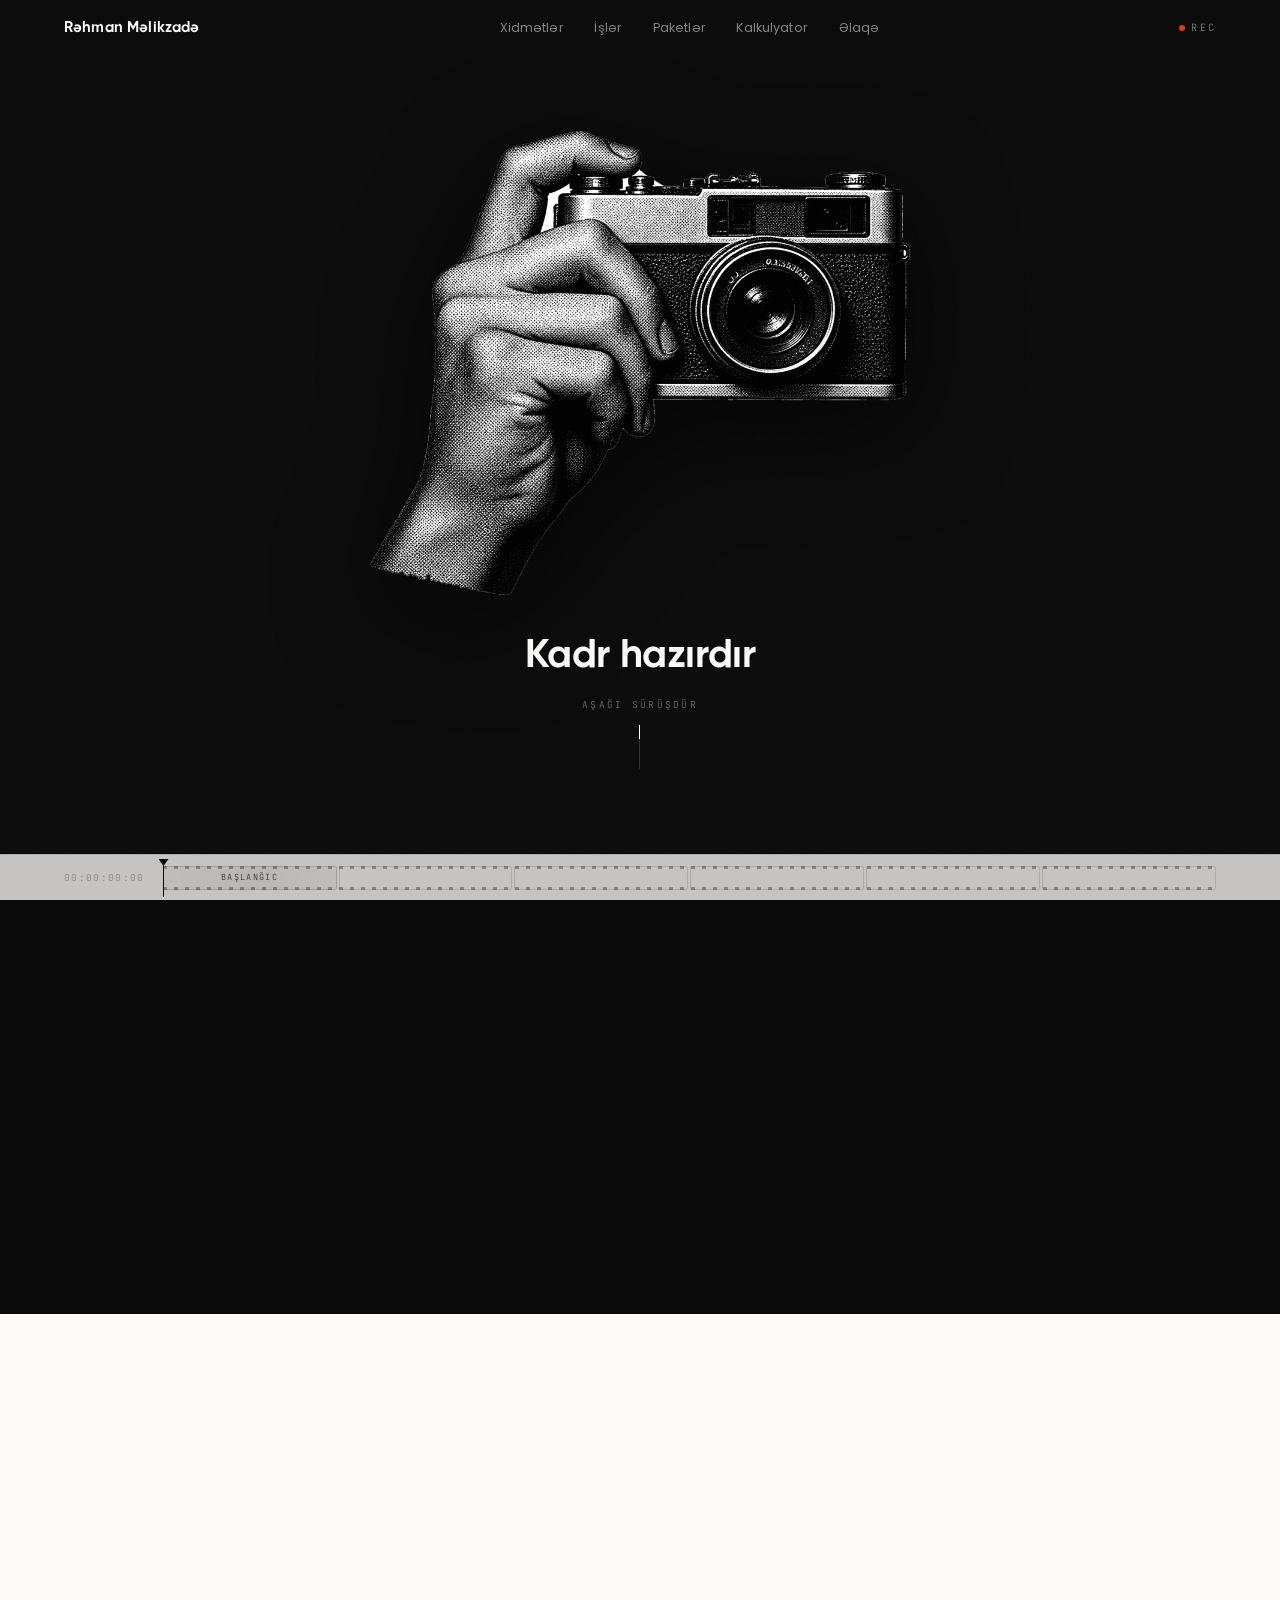
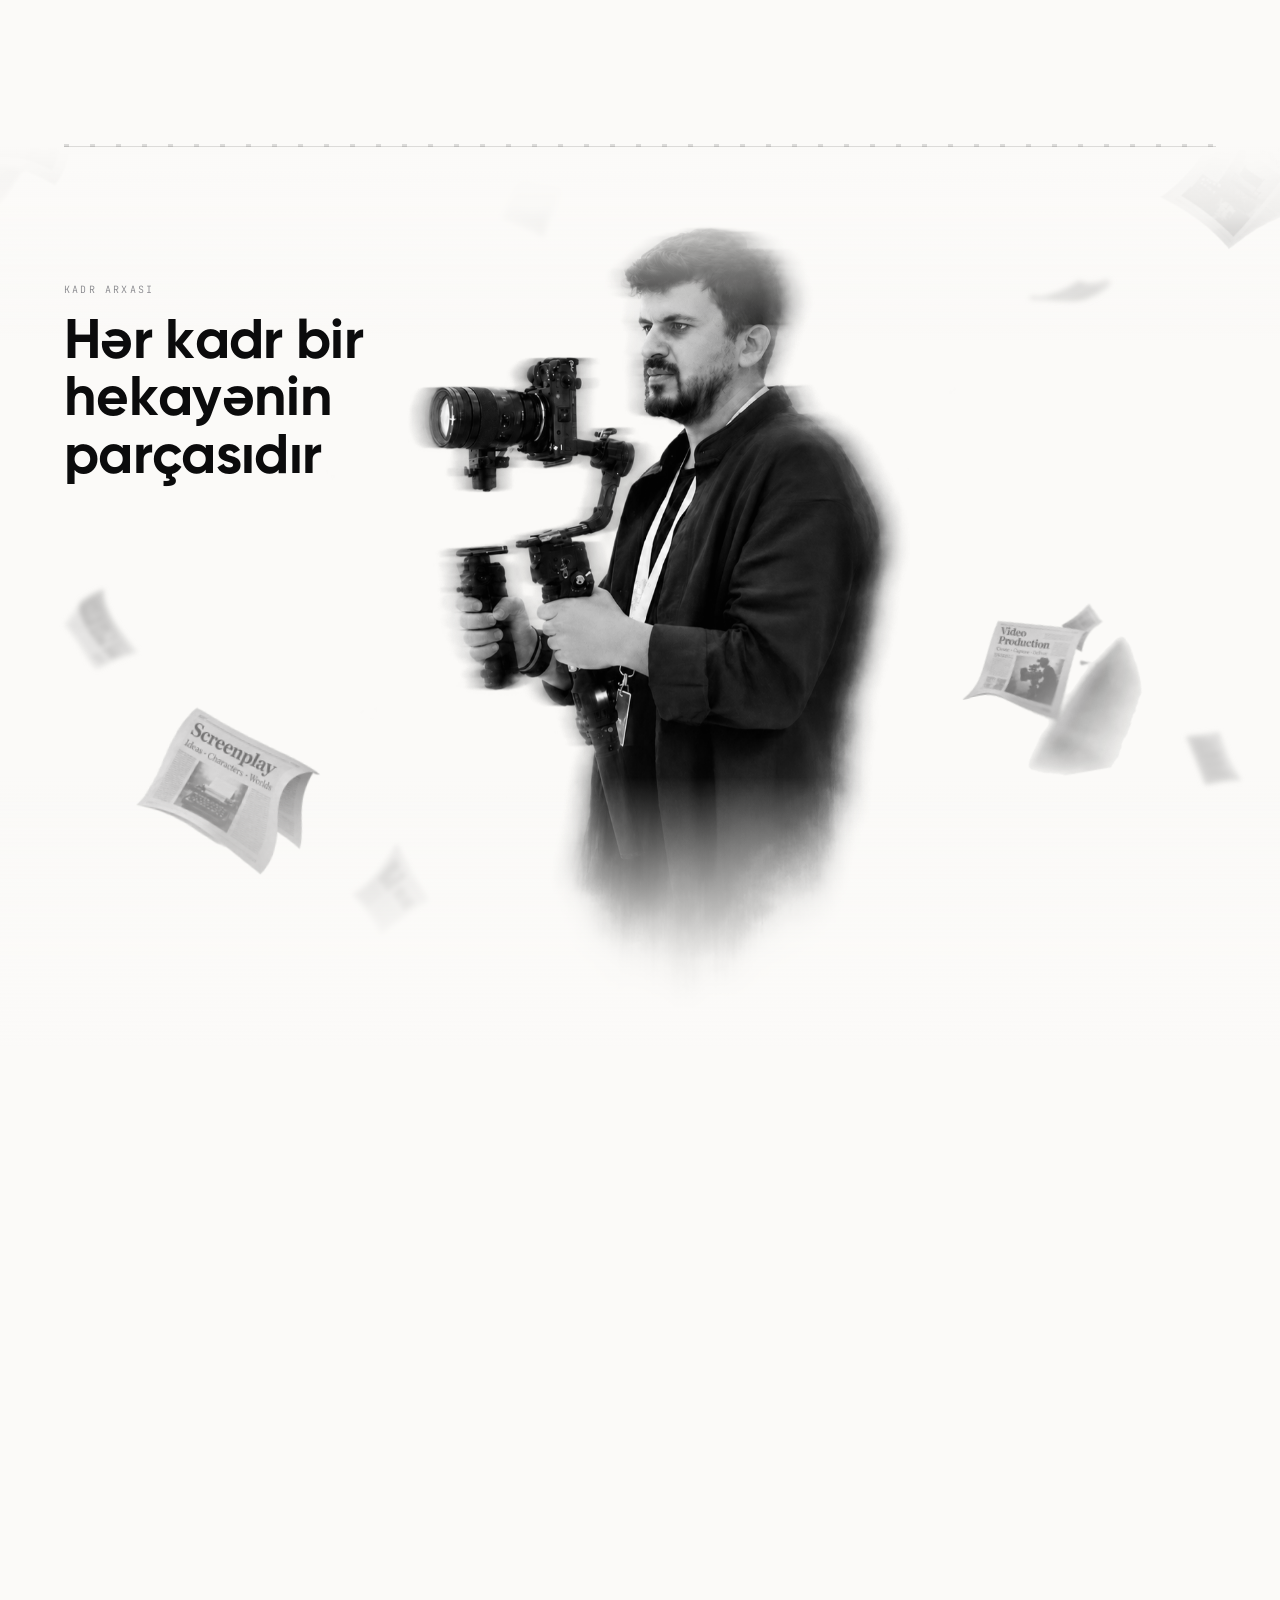
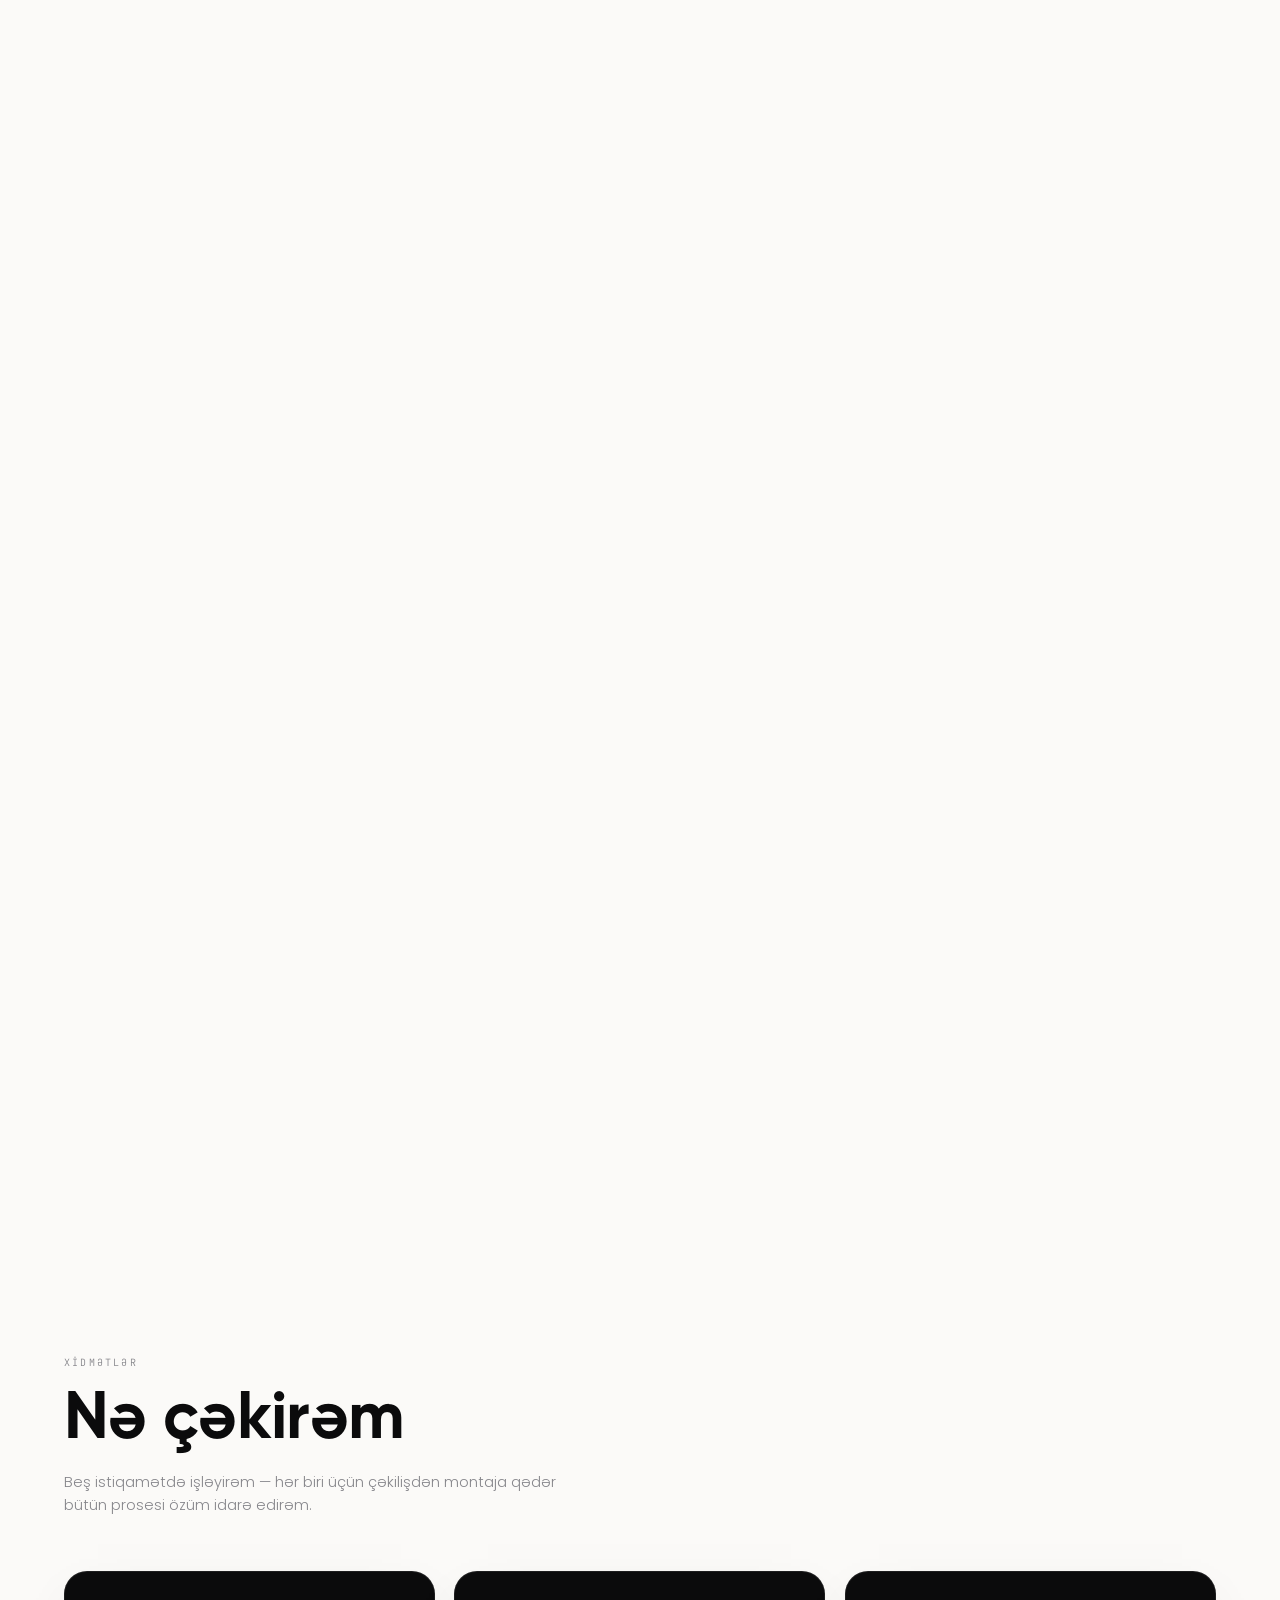
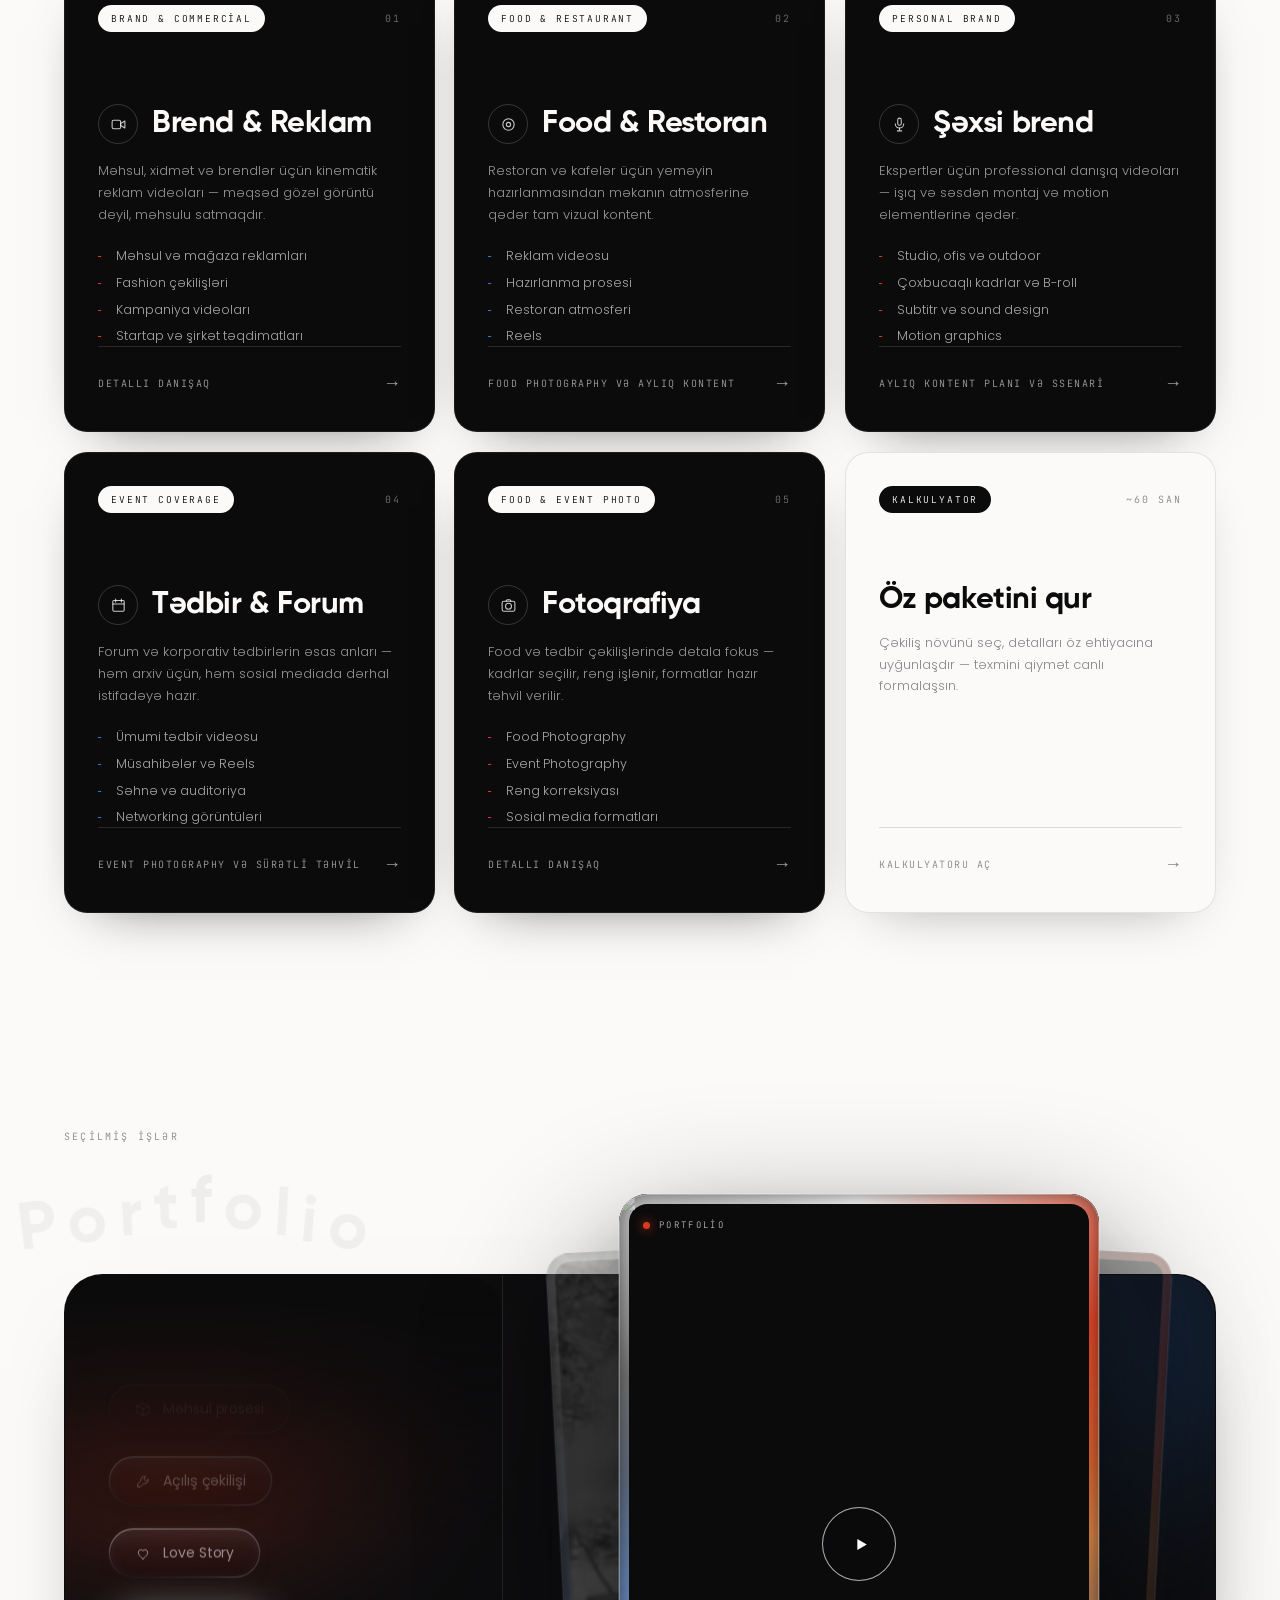
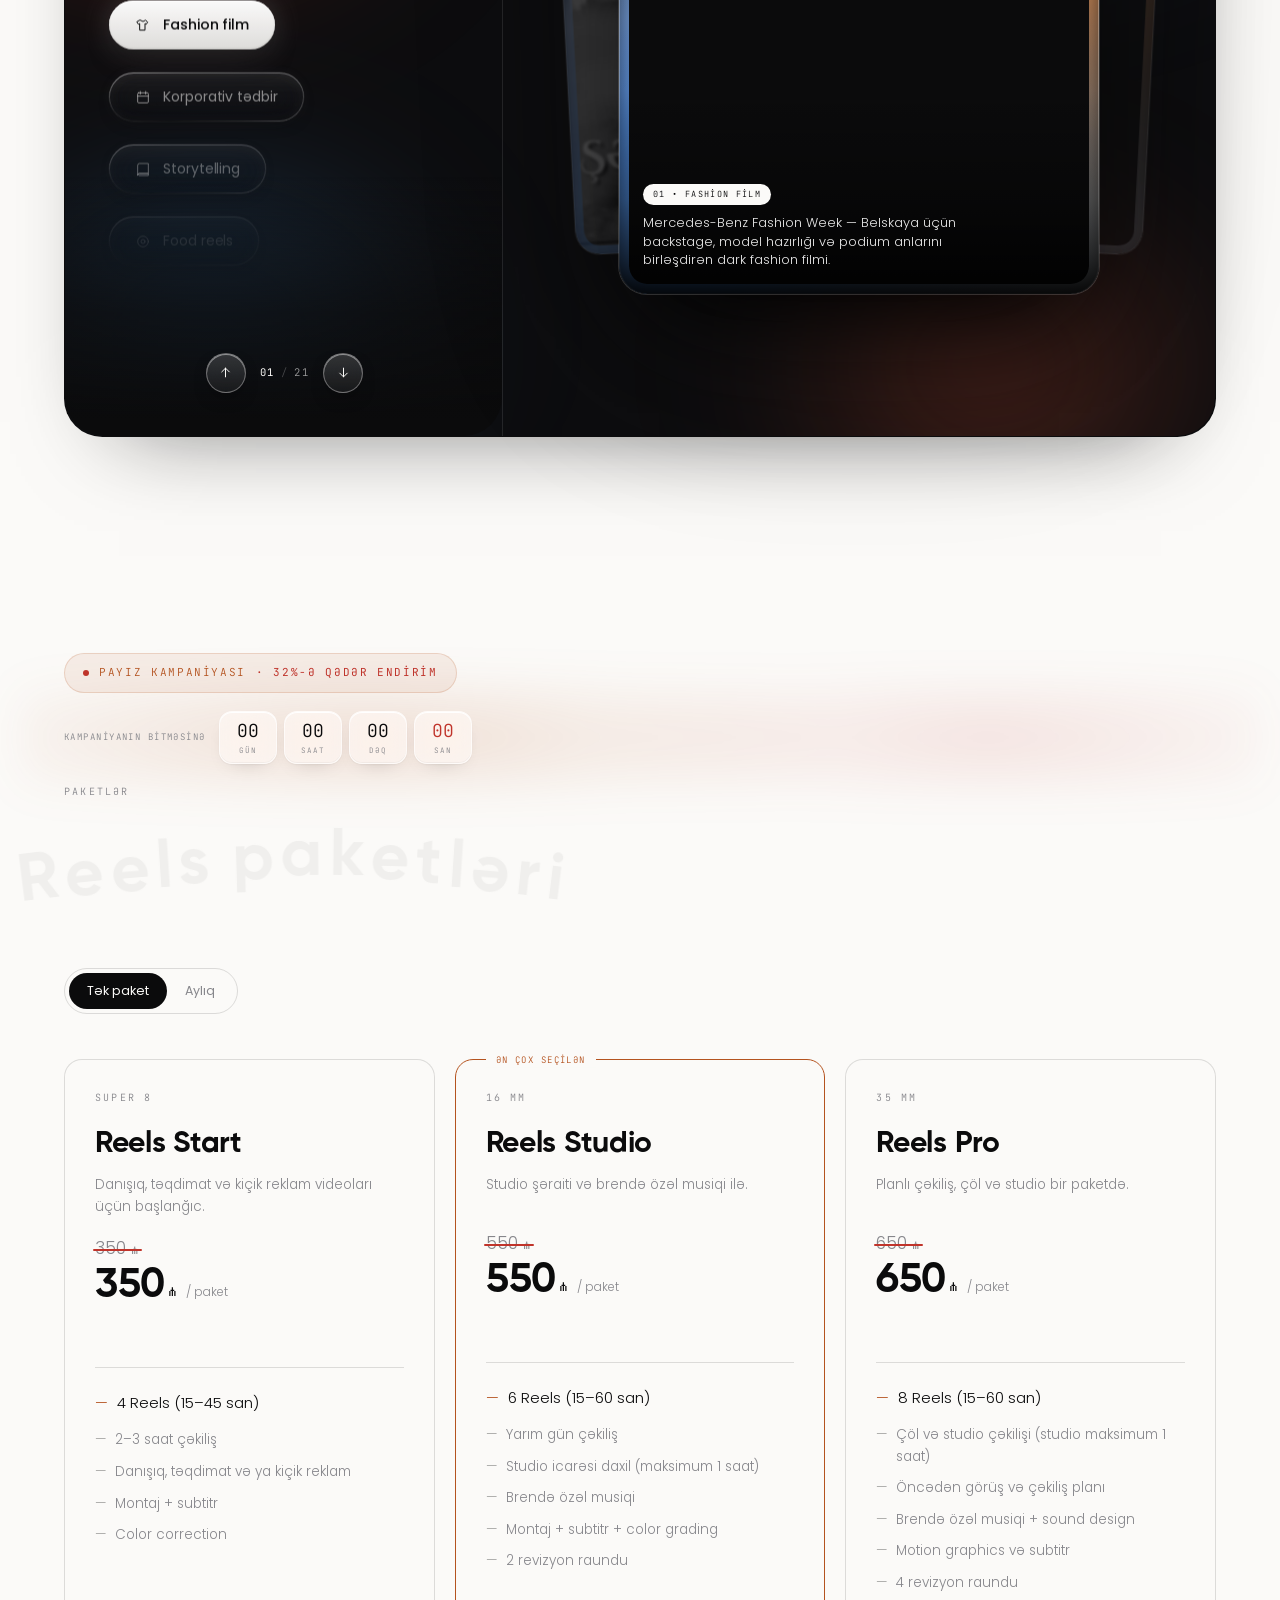
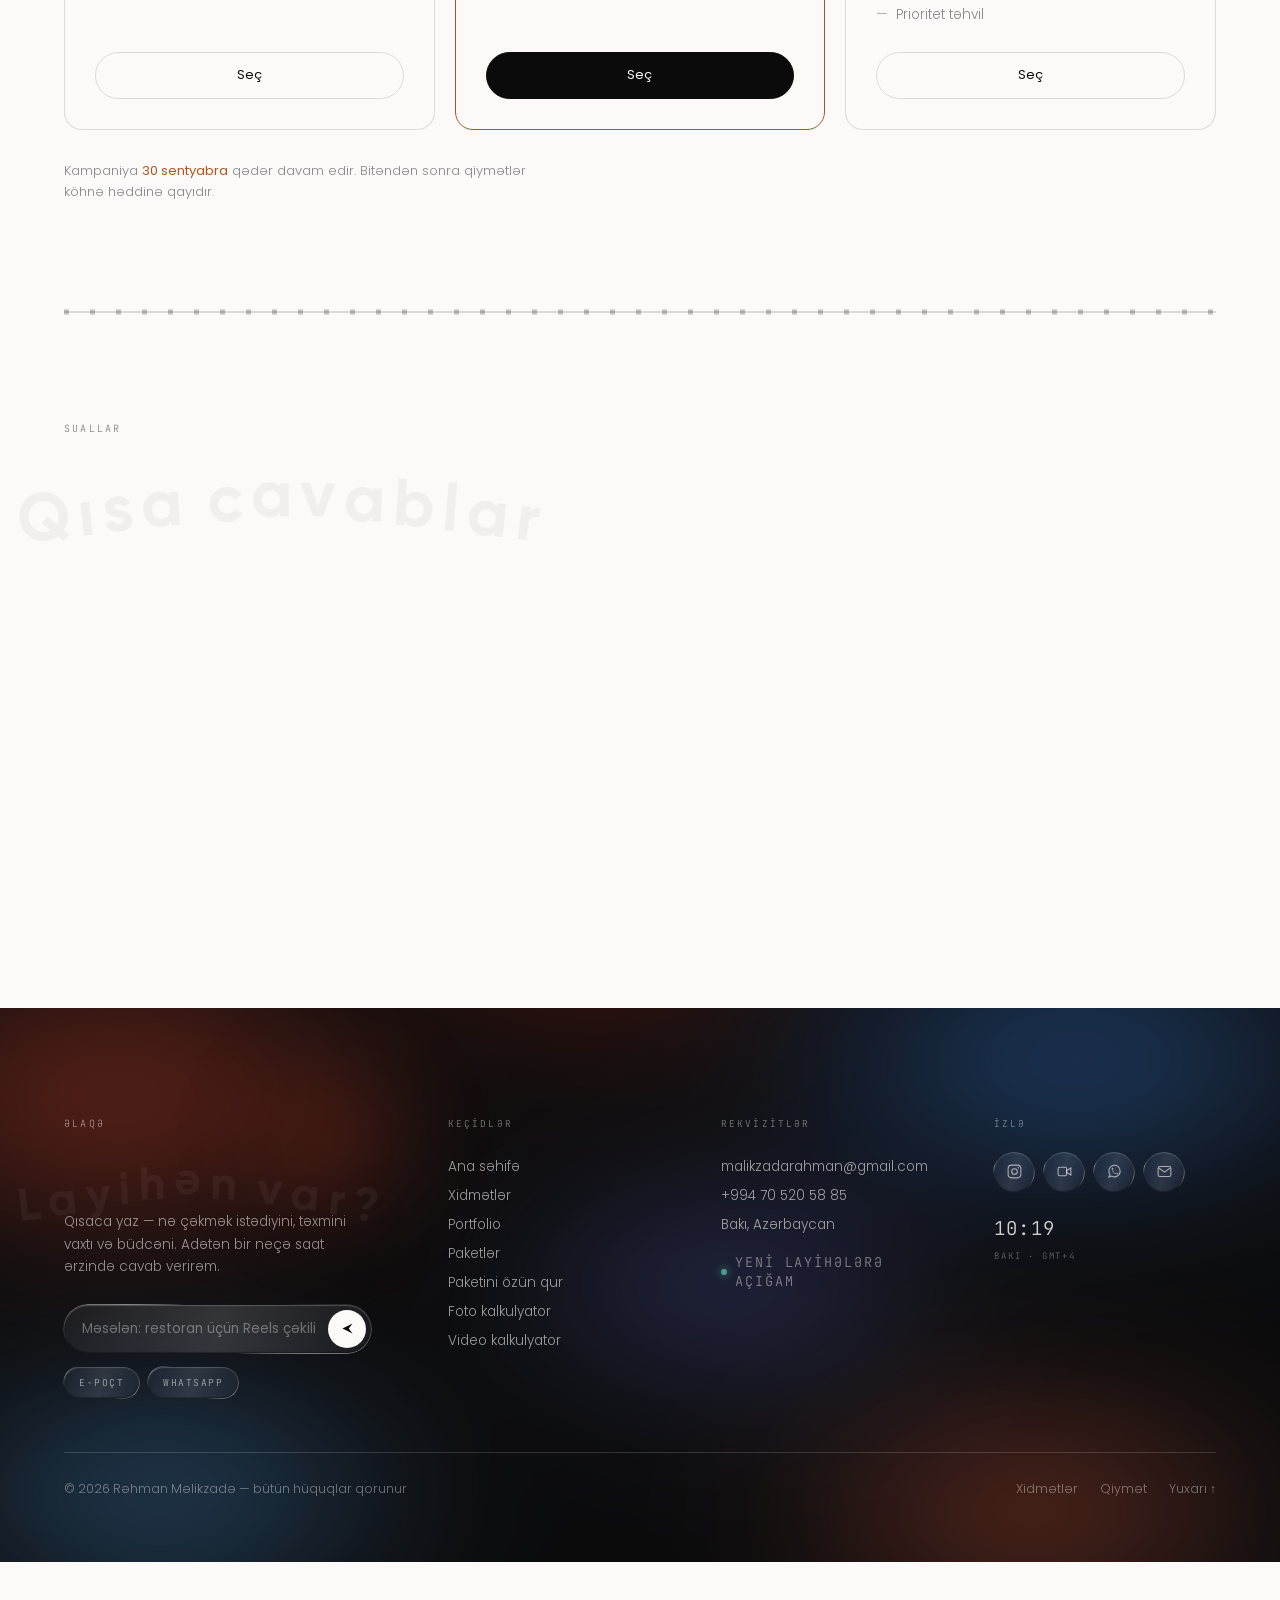
==== commit 54db7ccc: "Mobil boşluq: düzəliş əsl qaydaya tətbiq olundu Əvvəlki commit-də əlavə etdiyim .hero-qab{margin-top" ====
--- a/index.html
+++ b/index.html
@@ -2568,14 +2568,12 @@
   /* --- açılış: sabit səhnə + boşluq (fixed iOS-da sticky-dən etibarlıdır) --- */
   .acilis{height:168svh;min-height:168svh;position:relative;z-index:5;background:transparent}
   .acilis-yapisqan{position:fixed;top:0;left:0;right:0;height:100svh;z-index:5}
-  /* hero açılışın altına çəkilir — masaüstündəki kimi.
-     Bu olmadan səhnə söndükdən sonra hero mətninə qədər
-     təxminən bir ekran boş ağ sahə qalırdı. */
-  .hero-qab{margin-top:-100svh}
   .acilis-sehne{position:absolute;inset:0}
 
   /* --- hero: adi axın, mənfi kənar yoxdur --- */
-  .hero-qab{height:auto;min-height:0;margin-top:0;position:relative;z-index:1}
+  /* margin-top: hero açılış səhnəsinin altına çəkilir. 0 olanda
+     flaşdan sonra hero mətninə qədər ~1150px boş ağ sahə qalırdı. */
+  .hero-qab{height:auto;min-height:0;margin-top:-100svh;position:relative;z-index:1}
   .hero-qab .hero{position:relative;top:auto;height:auto;min-height:100svh}
 
   /* --- kadr arxası: adi bölmə --- */
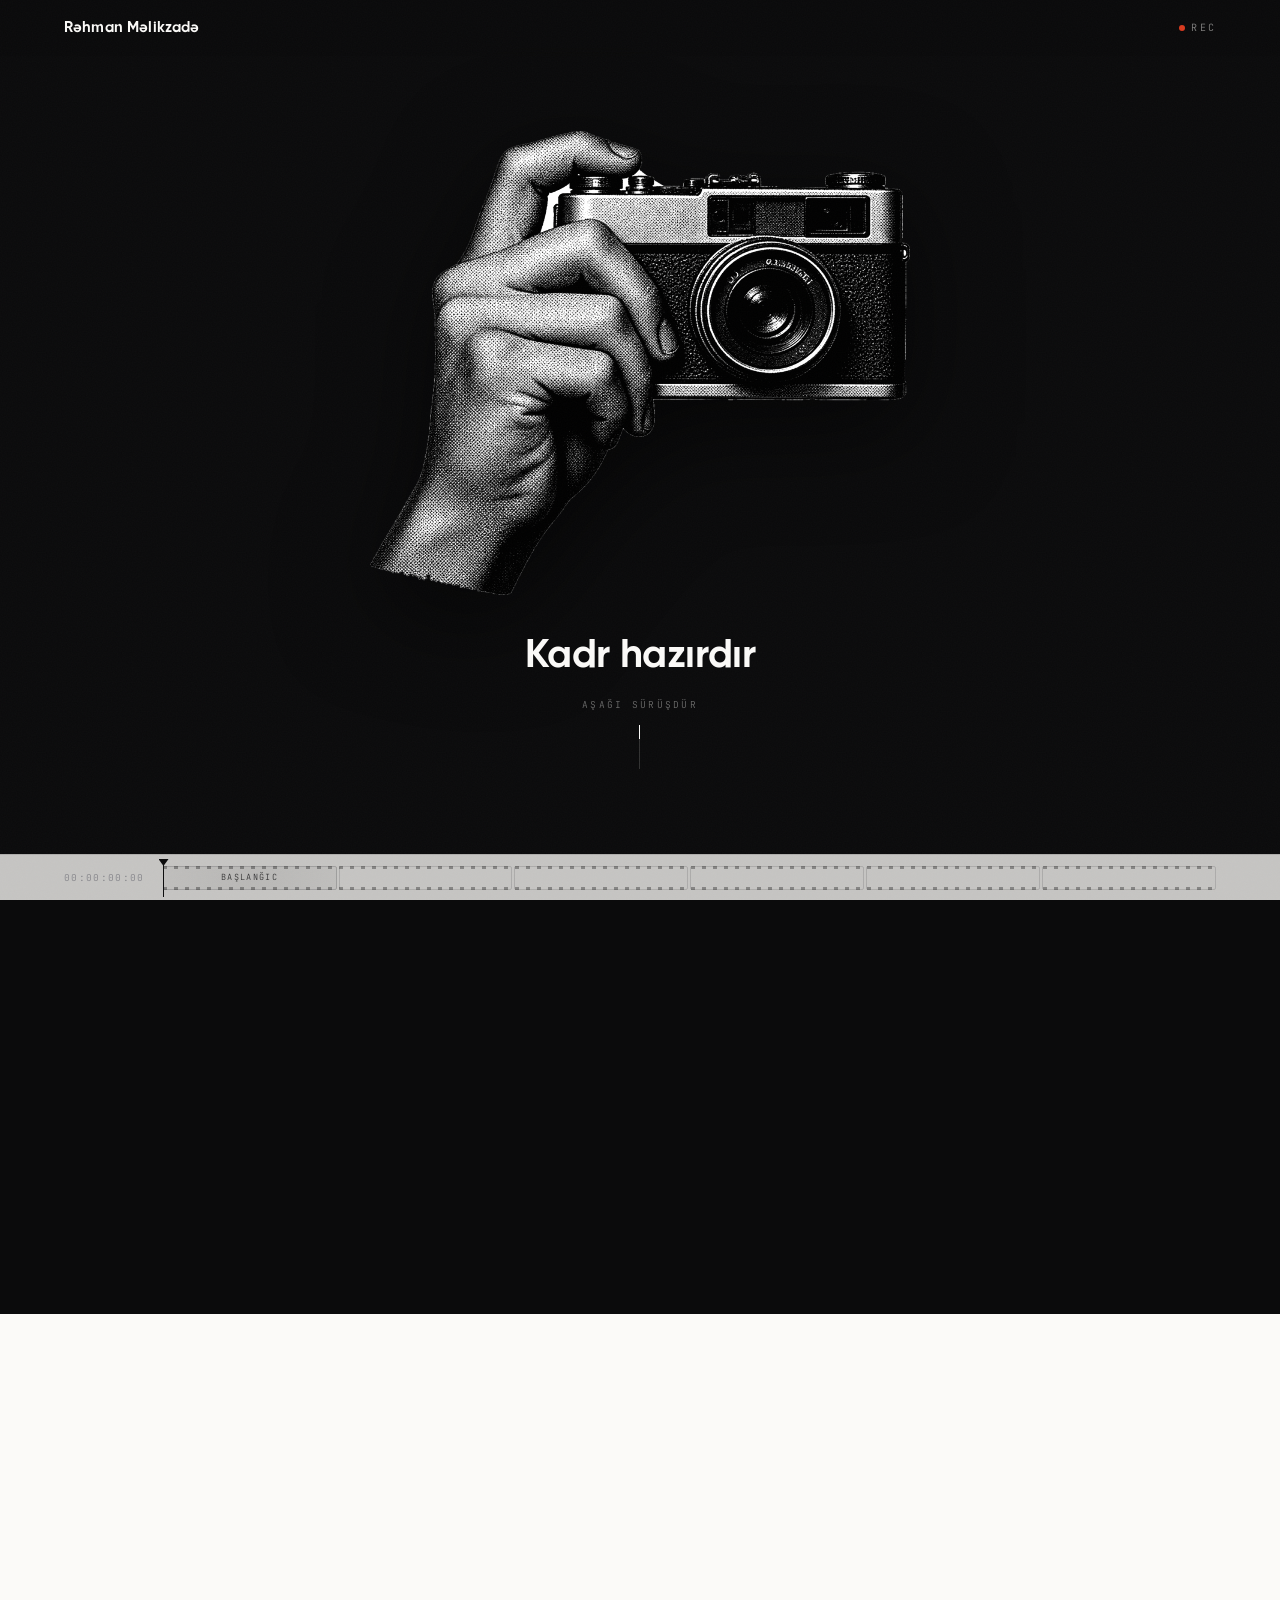
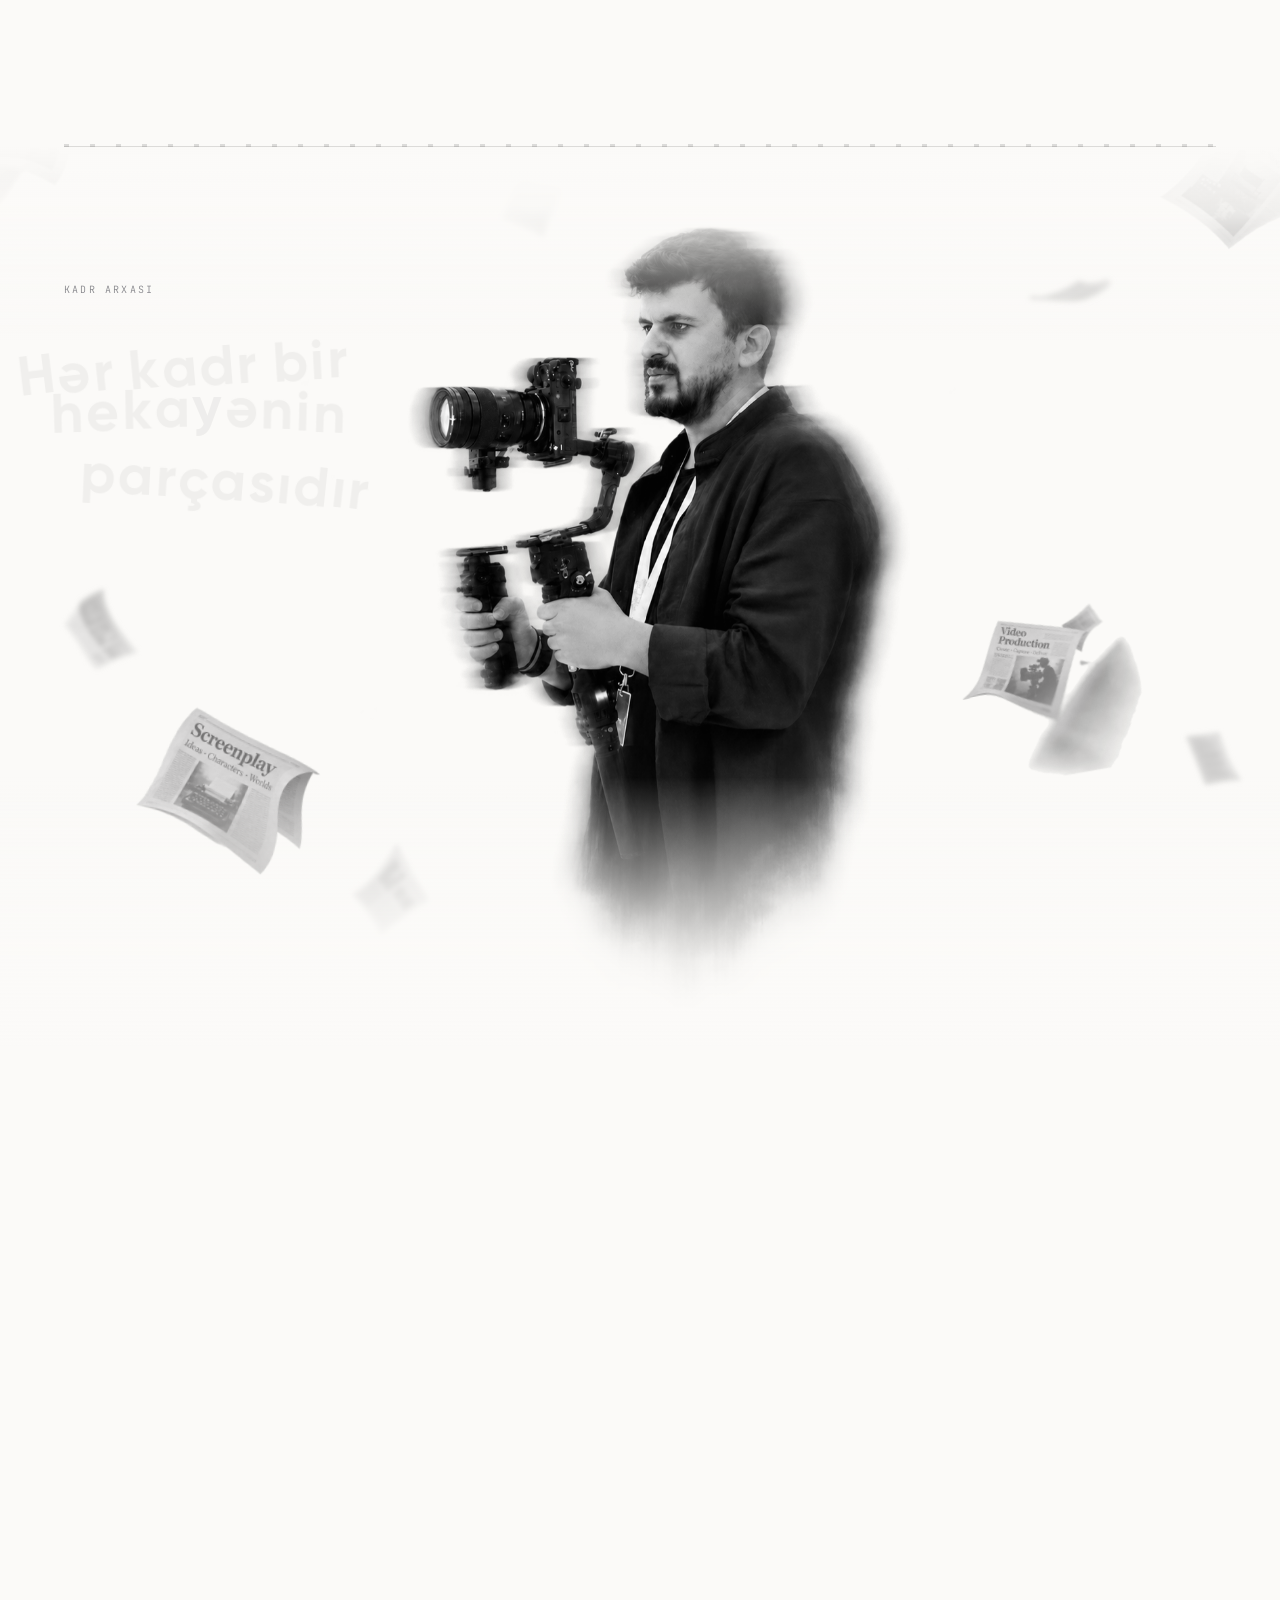
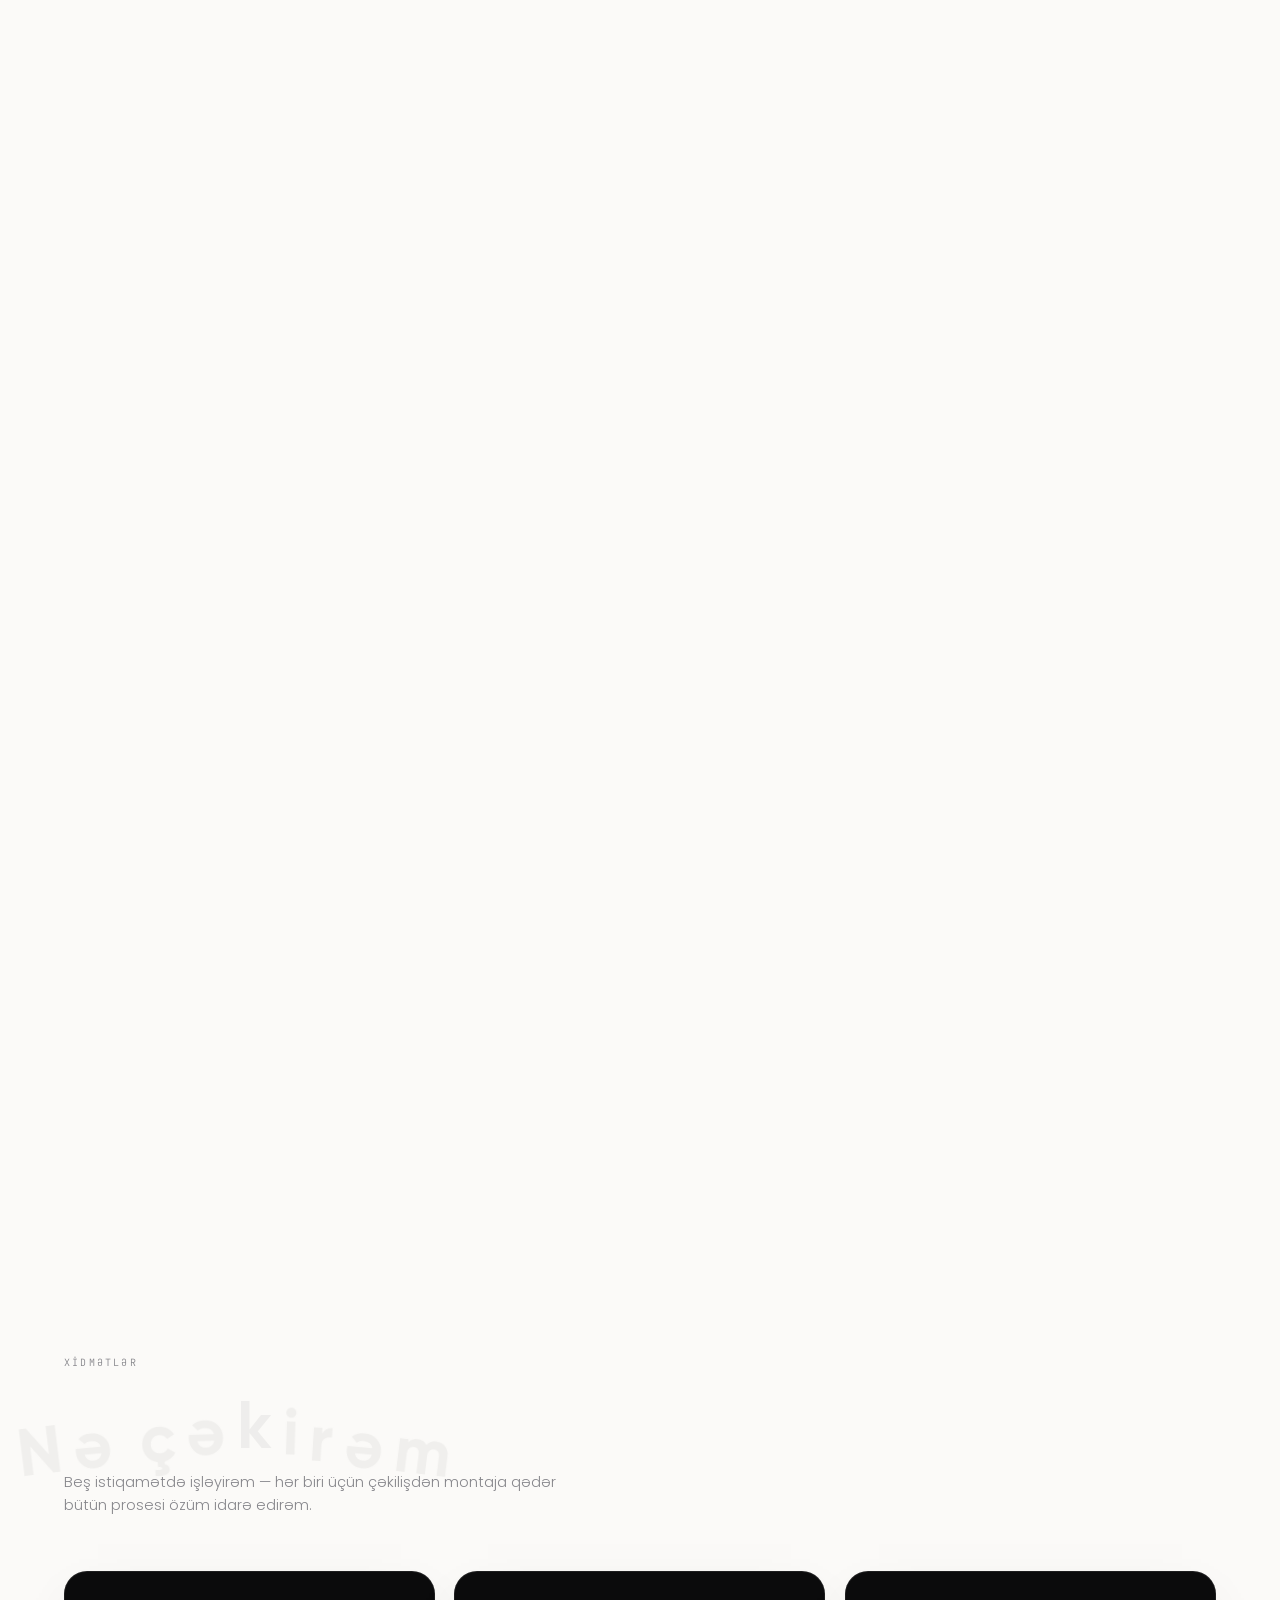
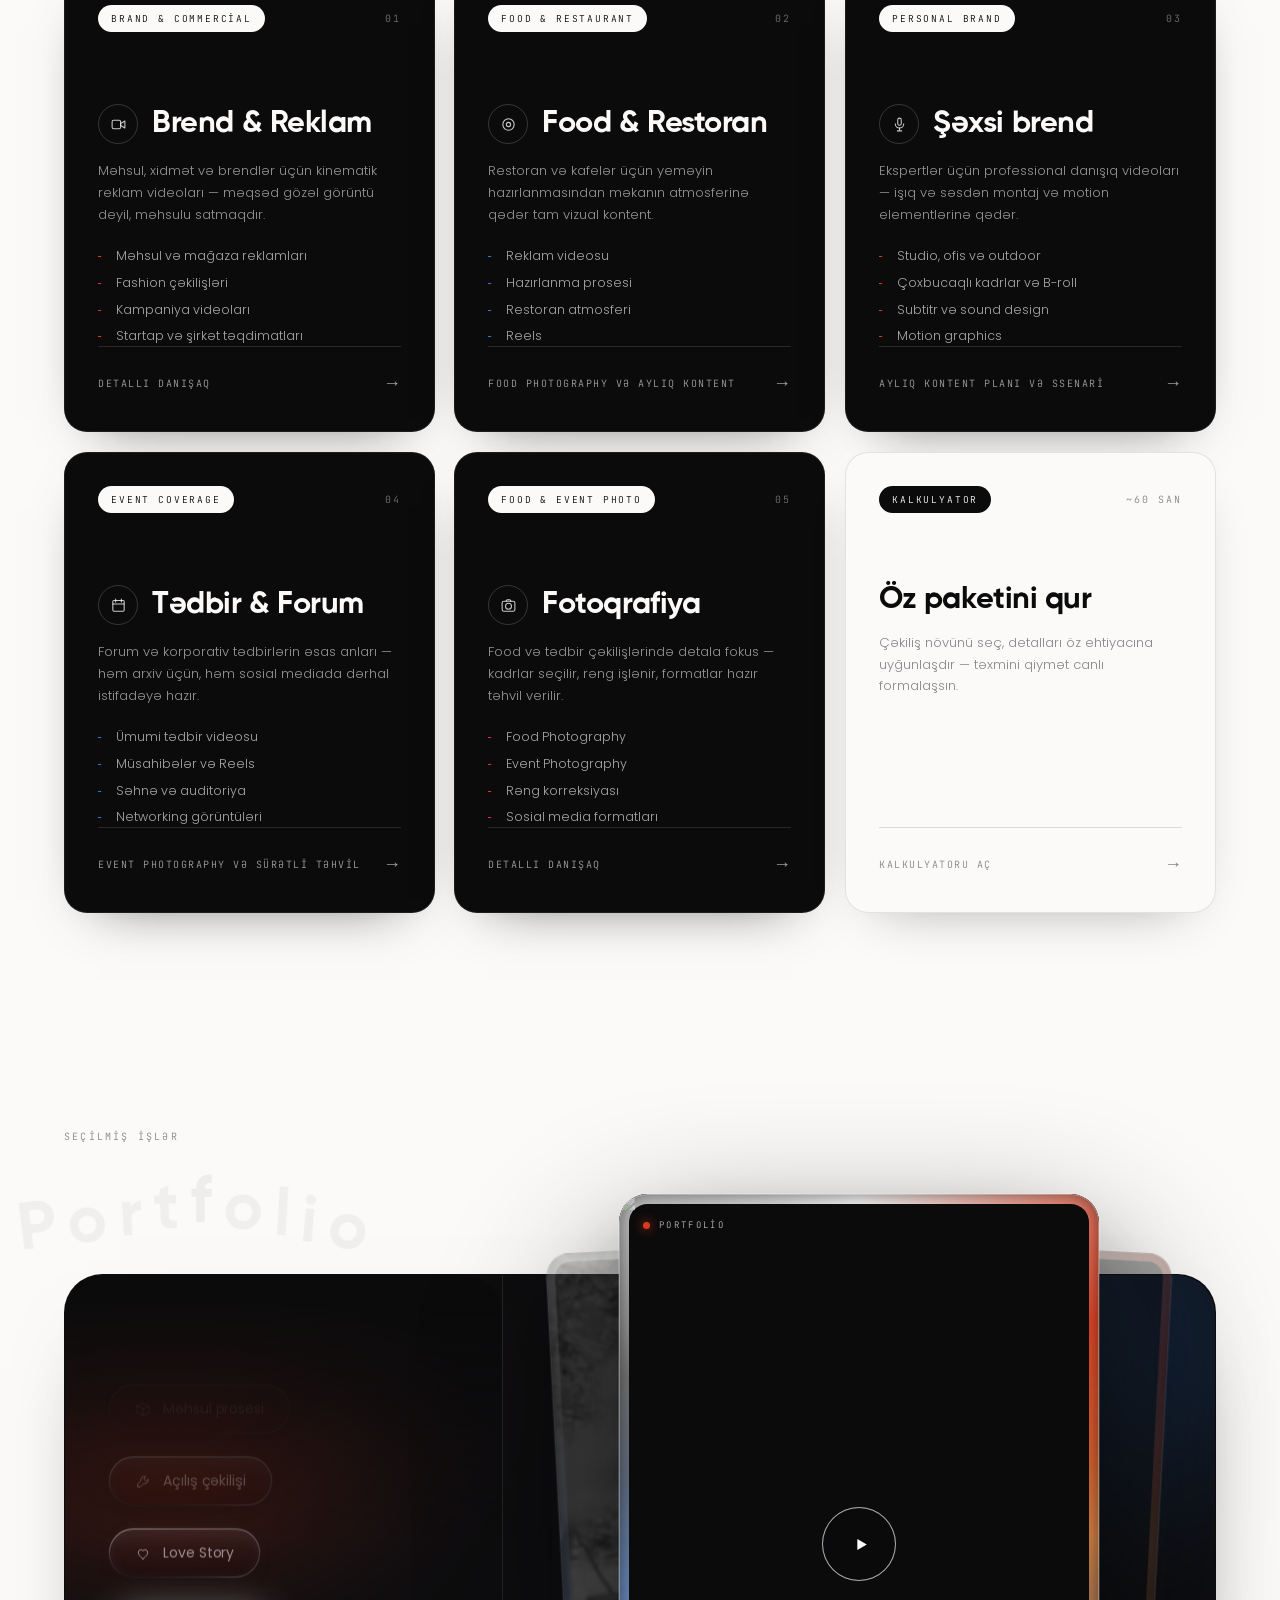
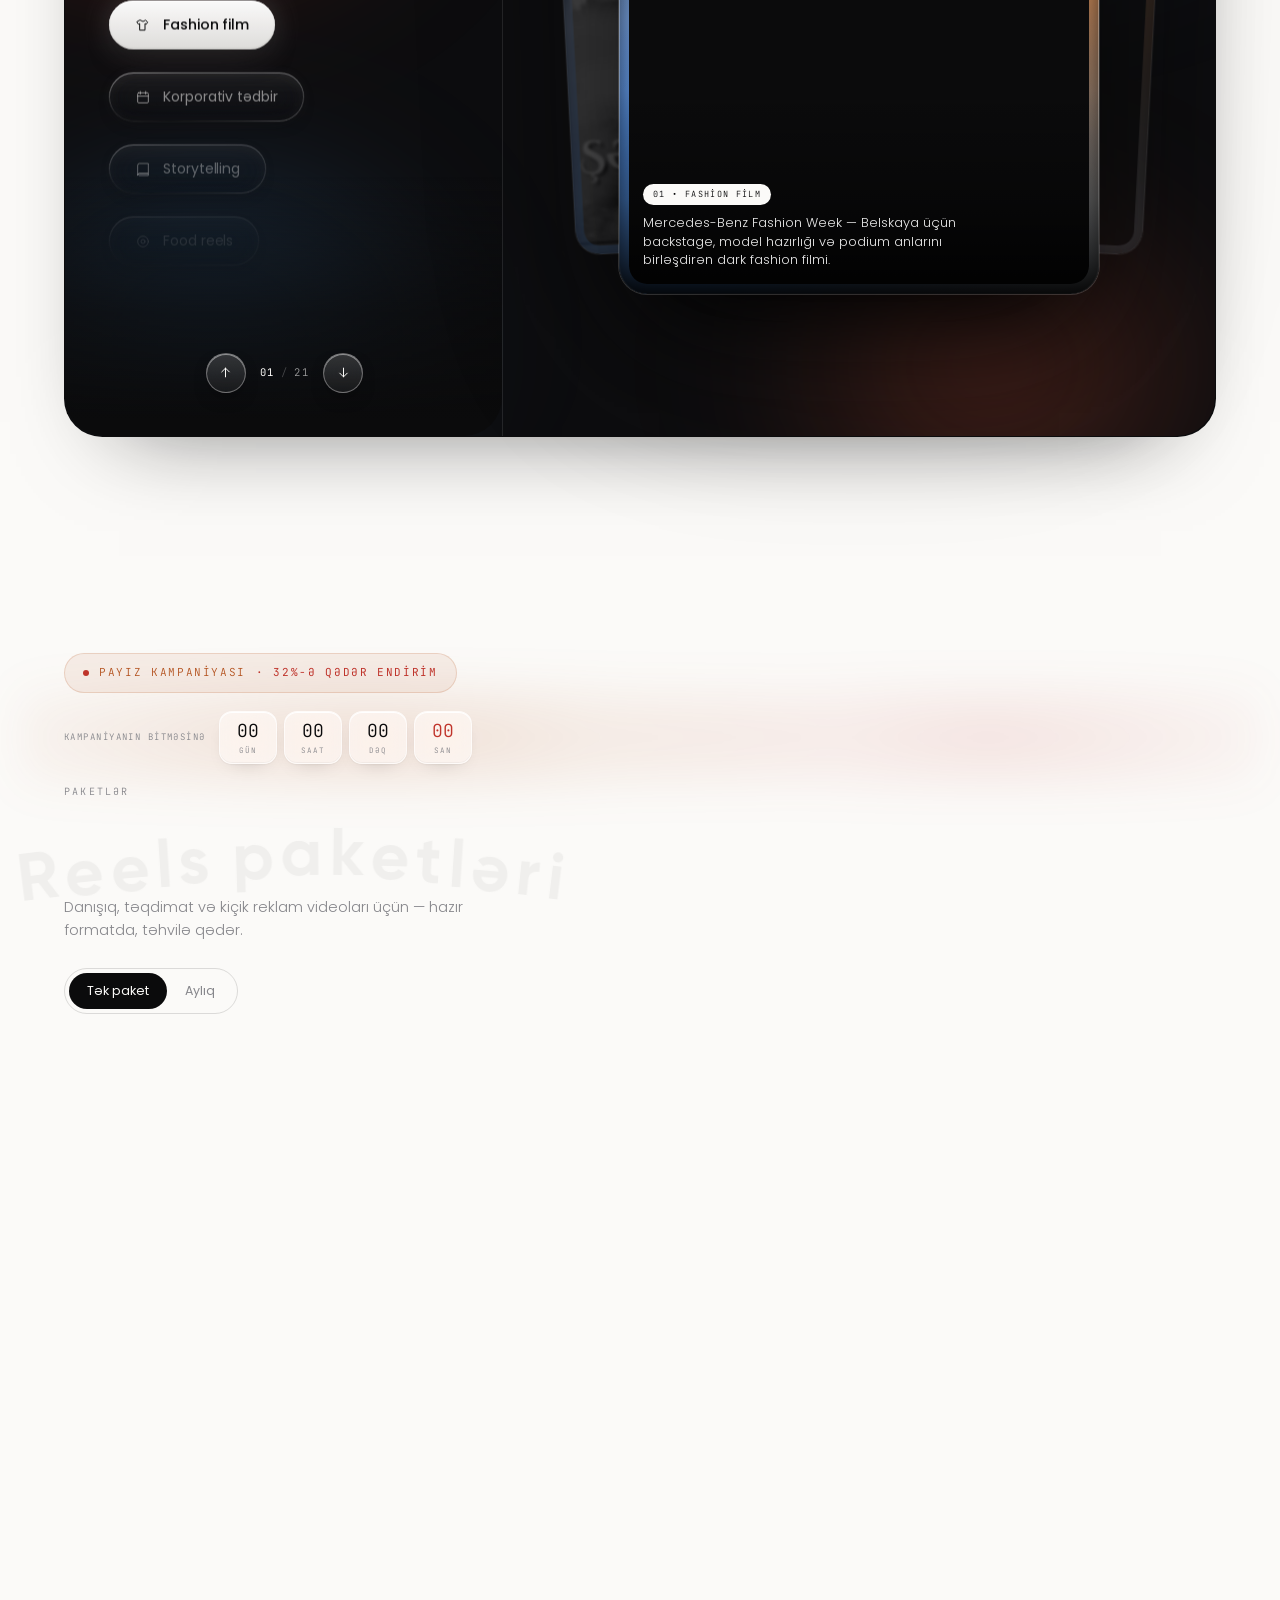
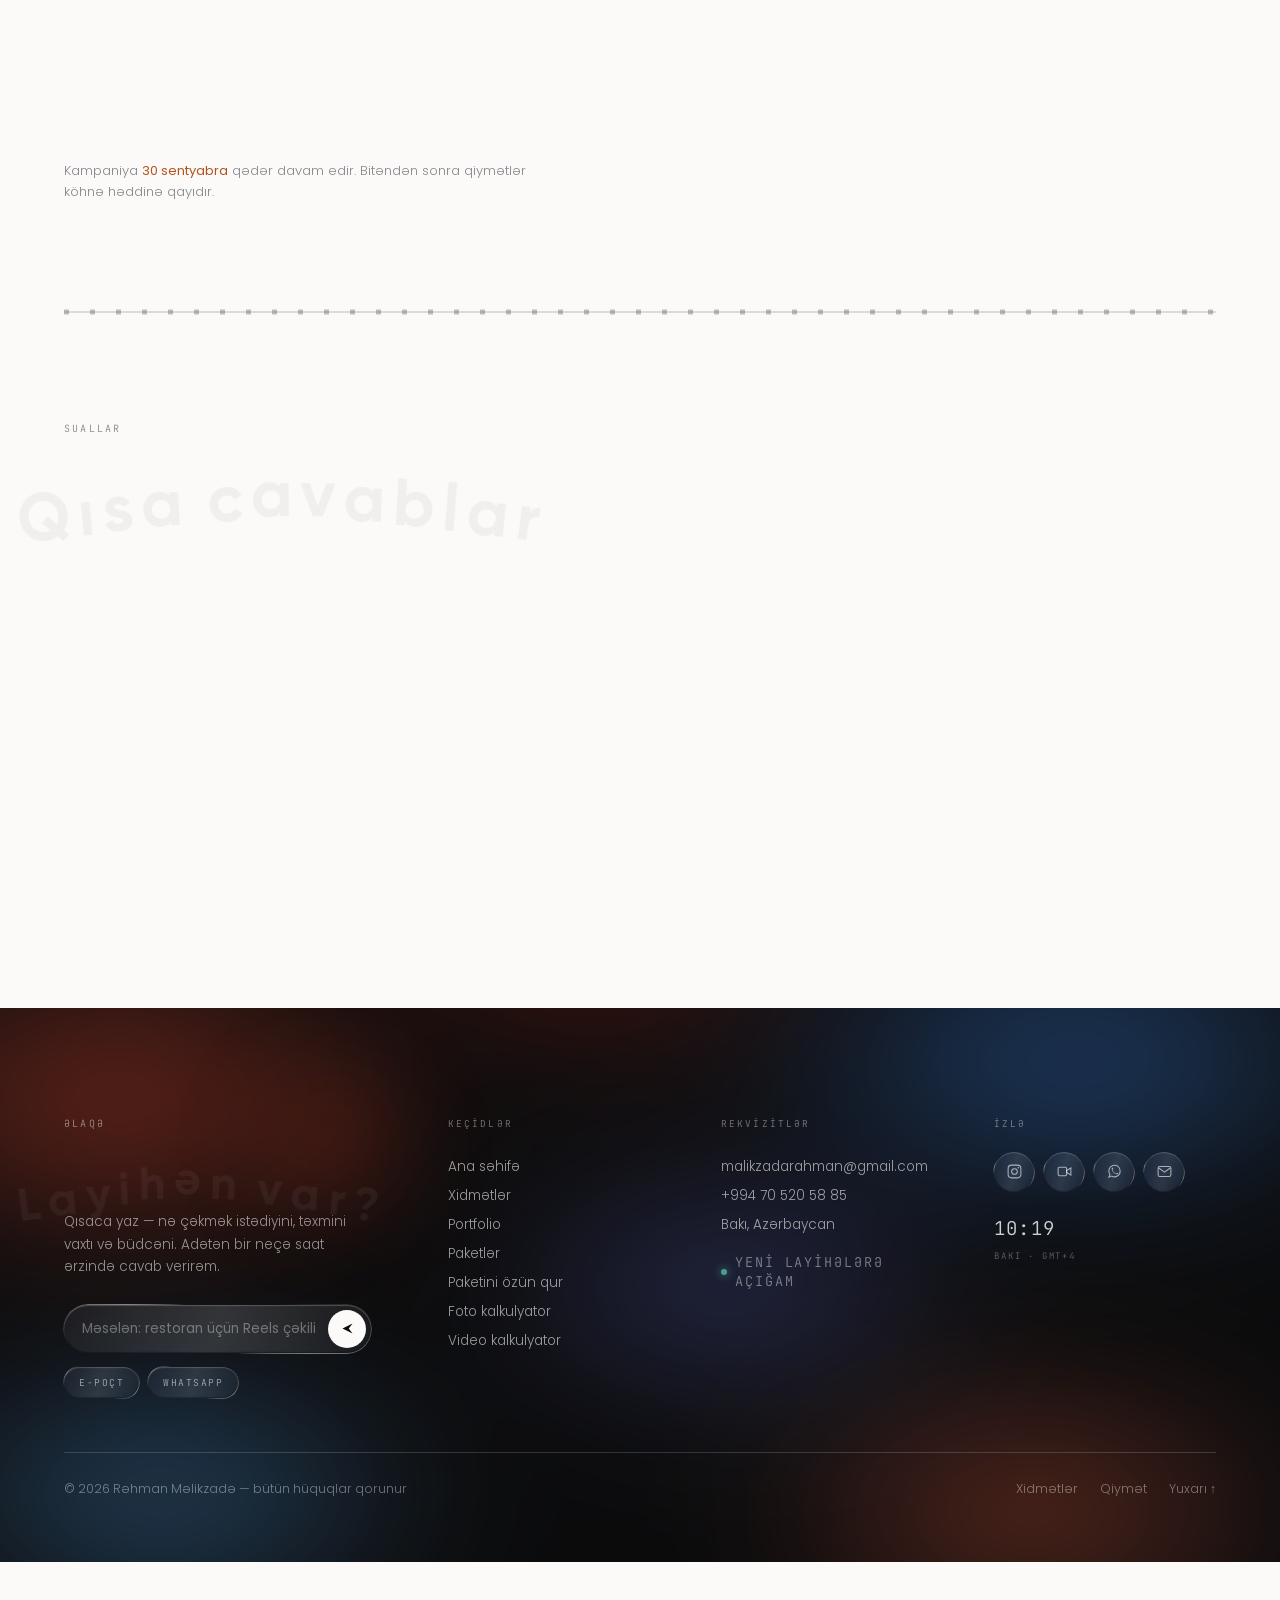
==== commit c4307865: "Anker kliklərində bölmə başlığı nav-ın altında qalmırdı Naviqasiya sabitdir və 58px hündürlüyündədir" ====
--- a/index.html
+++ b/index.html
@@ -488,7 +488,10 @@
 }
 
 *{box-sizing:border-box;margin:0;padding:0}
-html{scroll-behavior:smooth;-webkit-text-size-adjust:100%}
+html{scroll-behavior:smooth;-webkit-text-size-adjust:100%;
+  /* sabit naviqasiyanın hündürlüyü + nəfəs boşluğu: anker kliklərində
+     bölmə başlığı nav-ın altında gizlənməsin */
+  scroll-padding-top:76px}
 body{
   background:var(--kagiz);color:var(--murekkeb);font-family:var(--metn);font-weight:300;
   font-size:clamp(15px,1.05vw,17px);line-height:1.6;-webkit-font-smoothing:antialiased;padding-bottom:46px;
